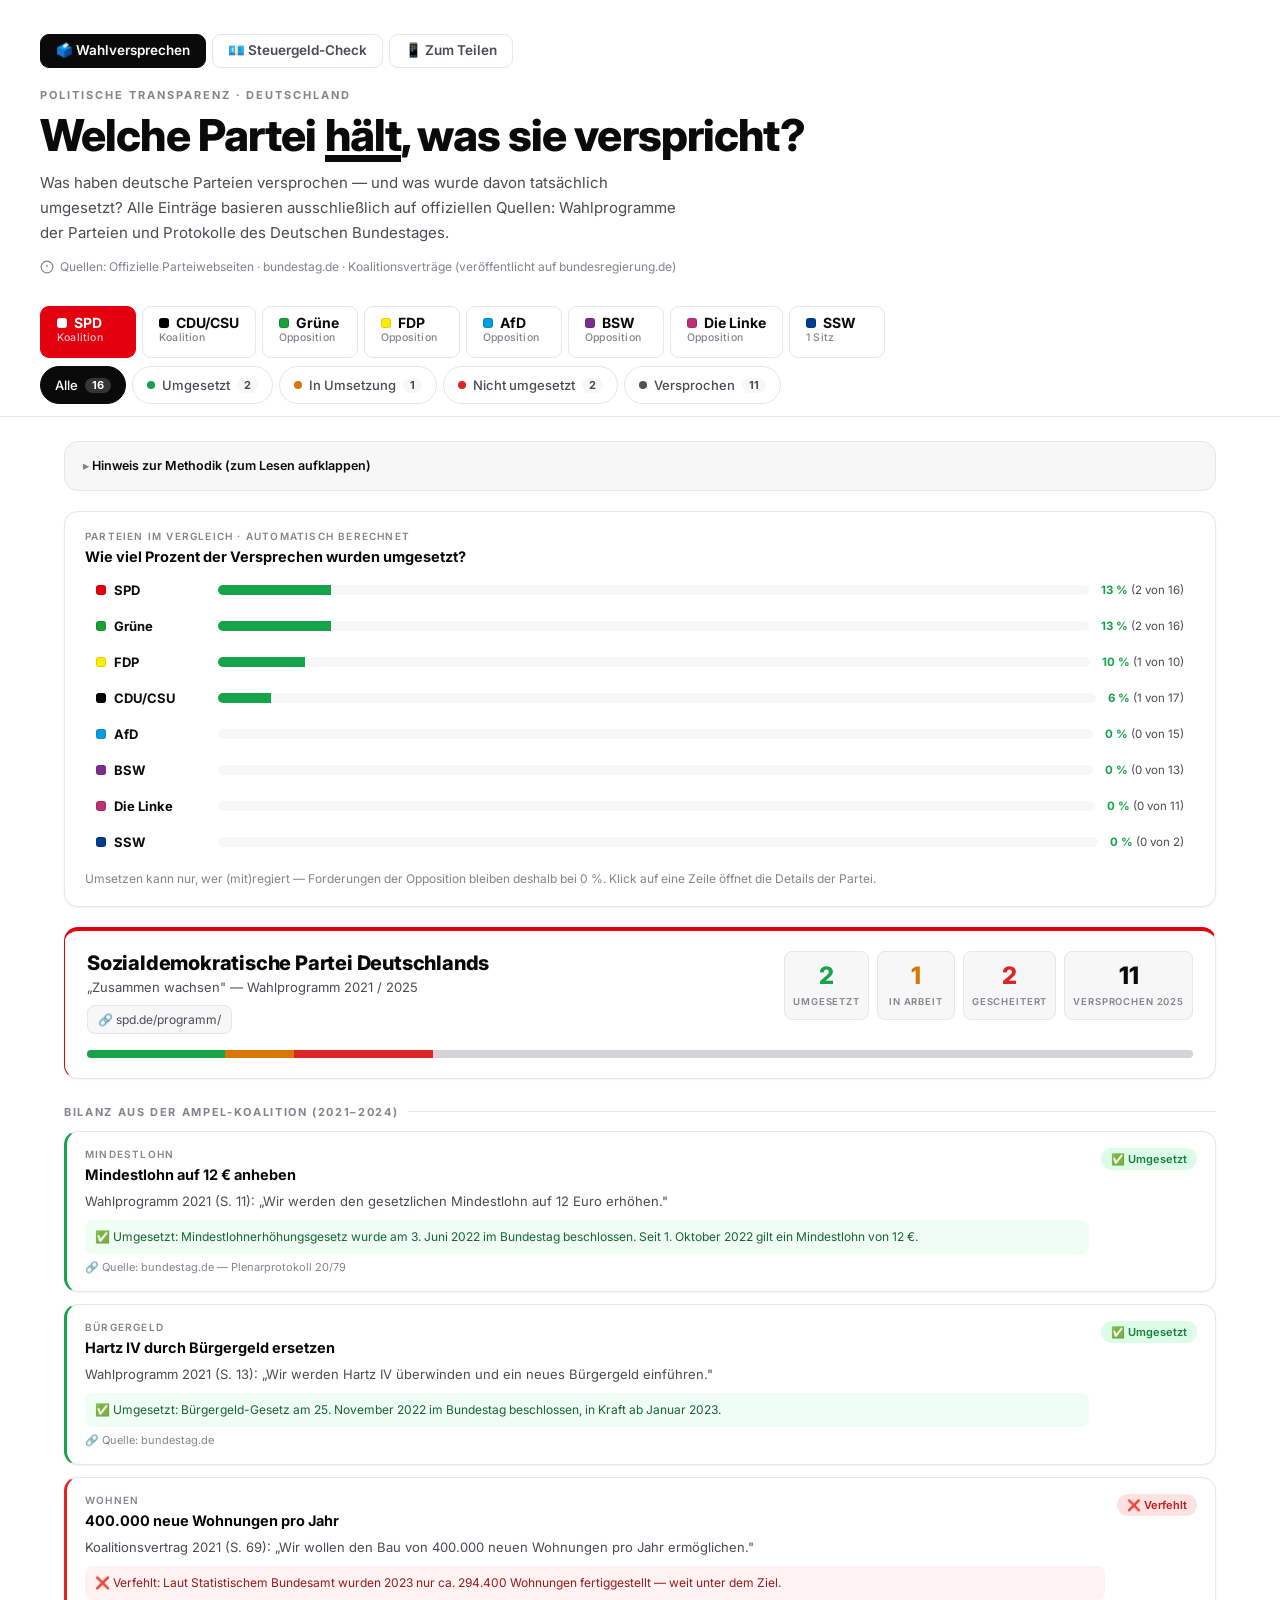
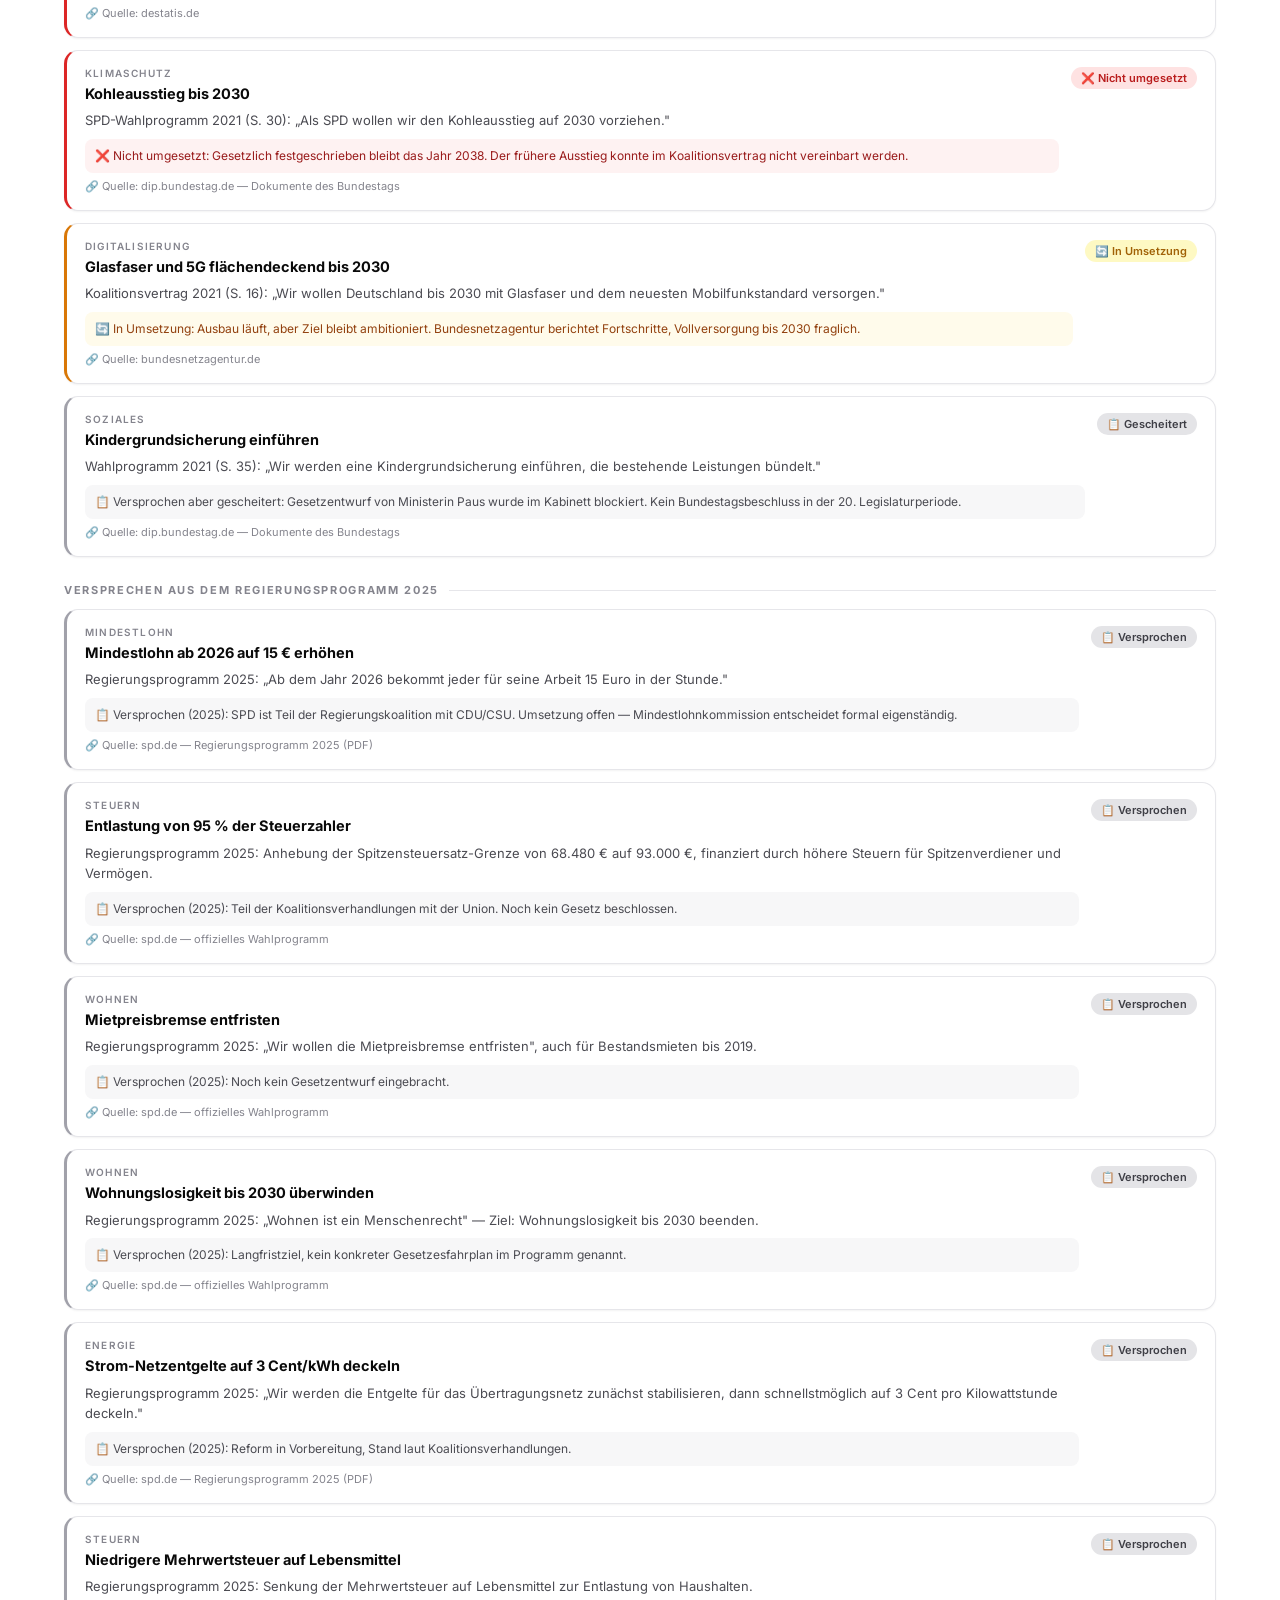
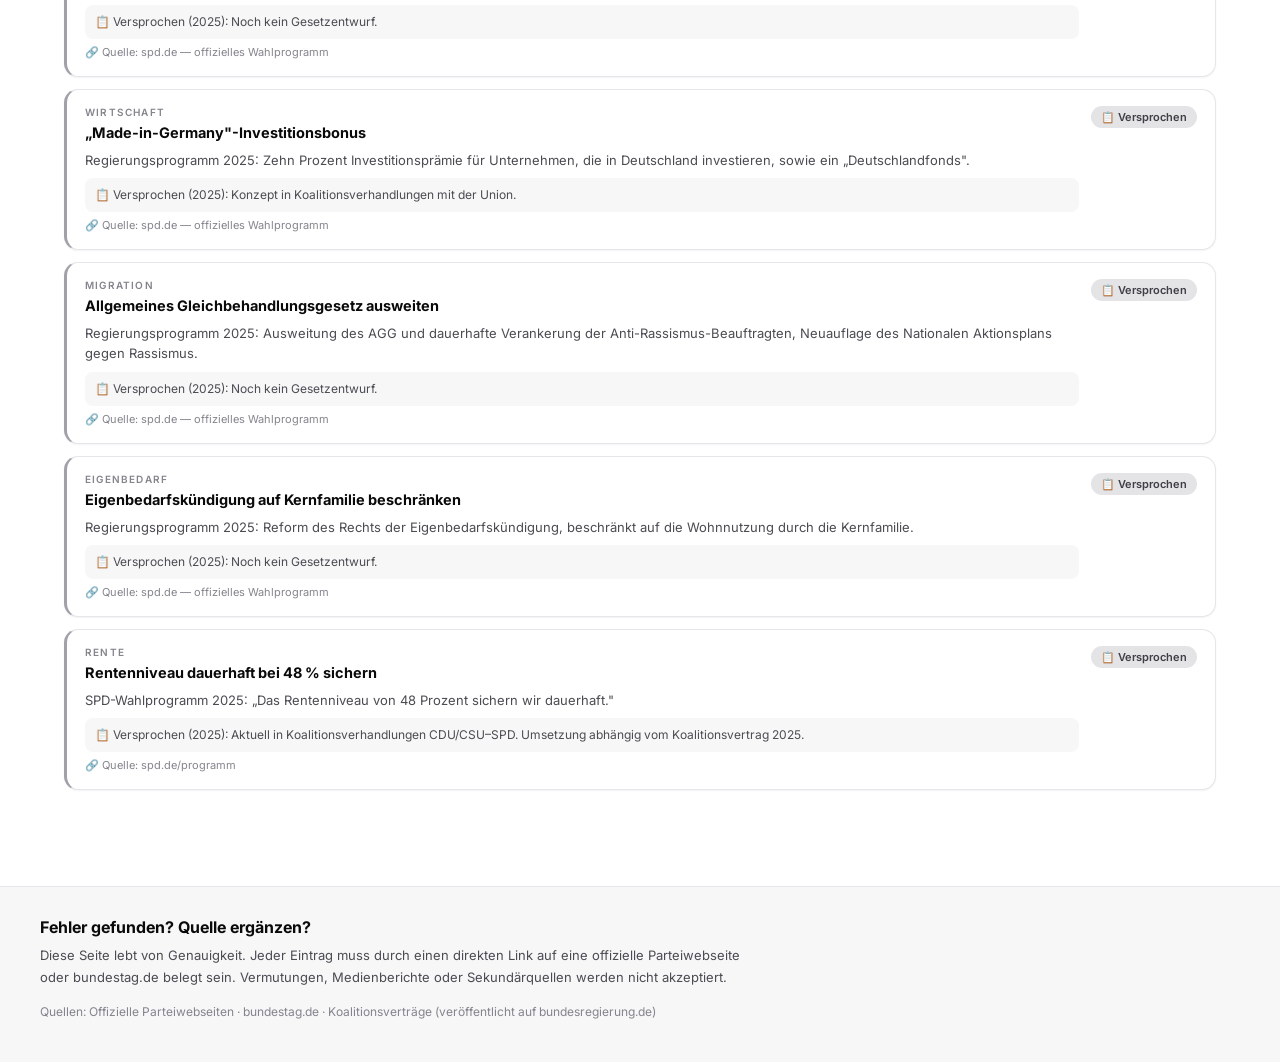
==== index.html @ 4e4fb0de "Favicon: einfaches Balkendiagramm (schwarz) statt Emoji" ====
<!DOCTYPE html>
<html lang="de">
<head>
<meta charset="UTF-8">
<meta name="viewport" content="width=device-width, initial-scale=1.0">
<title>Wahlversprechen & Realität — Deutsche Parteien im Check</title>
<meta name="description" content="Parteiencheck: Was haben deutsche Parteien versprochen — und was wurde tatsächlich umgesetzt? Alle Einträge belegt mit offiziellen Quellen aus Wahlprogrammen und dem Deutschen Bundestag.">
<meta name="theme-color" content="#FFFFFF">
<link rel="icon" href="data:image/svg+xml,<svg xmlns=%22http://www.w3.org/2000/svg%22 viewBox=%220 0 100 100%22><rect x=%2212%22 y=%2255%22 width=%2222%22 height=%2245%22 rx=%224%22 fill=%22%230A0A0A%22/><rect x=%2239%22 y=%2230%22 width=%2222%22 height=%2270%22 rx=%224%22 fill=%22%230A0A0A%22/><rect x=%2266%22 y=%2210%22 width=%2222%22 height=%2290%22 rx=%224%22 fill=%22%230A0A0A%22/></svg>">
<meta property="og:title" content="Parteiencheck — Welche Partei hält, was sie verspricht?">
<meta property="og:description" content="Wahlversprechen deutscher Parteien und ihr Umsetzungsstand — belegt mit offiziellen Quellen.">
<meta property="og:type" content="website">
<meta property="og:url" content="https://www.parteiencheck.org/">
<meta property="og:locale" content="de_DE">
<link rel="preconnect" href="https://fonts.googleapis.com">
<link rel="preconnect" href="https://fonts.gstatic.com" crossorigin>
<link href="https://fonts.googleapis.com/css2?family=Inter:wght@400;500;600;700;800&display=swap" rel="stylesheet">
<link rel="stylesheet" href="style.css">
</head>
<body class="page-parteien">

<header>
  <div class="header-inner">
    <nav class="site-nav" aria-label="Seiten">
      <a href="index.html" class="site-tab active" aria-current="page">🗳️ Wahlversprechen</a>
      <a href="steuergelder.html" class="site-tab">💶 Steuergeld-Check</a>
      <a href="teilen.html" class="site-tab">📱 Zum Teilen</a>
    </nav>
    <div class="header-label">Politische Transparenz · Deutschland</div>
    <h1>Welche Partei <span>hält</span>, was sie verspricht?</h1>
    <p class="header-sub">Was haben deutsche Parteien versprochen — und was wurde davon tatsächlich umgesetzt? Alle Einträge basieren ausschließlich auf offiziellen Quellen: Wahlprogramme der Parteien und Protokolle des Deutschen Bundestages.</p>
    <div class="source-note">
      <svg width="14" height="14" viewBox="0 0 24 24" fill="none" stroke="currentColor" stroke-width="2"><circle cx="12" cy="12" r="10"/><line x1="12" y1="8" x2="12" y2="12"/><line x1="12" y1="16" x2="12.01" y2="16"/></svg>
      Quellen: Offizielle Parteiwebseiten · bundestag.de · Koalitionsverträge (veröffentlicht auf bundesregierung.de)
    </div>
  </div>
</header>

<!-- STICKY TOOLBAR: Partei-Tabs + Status-Filter -->
<div class="toolbar">
  <div class="toolbar-inner">
    <nav class="party-nav" aria-label="Partei auswählen">
      <button class="party-tab active" data-party="spd" aria-current="true"><span class="tab-top"><span class="dot"></span>SPD</span><span class="tab-role">Koalition</span></button>
      <button class="party-tab" data-party="cdu"><span class="tab-top"><span class="dot"></span>CDU/CSU</span><span class="tab-role">Koalition</span></button>
      <button class="party-tab" data-party="gruene"><span class="tab-top"><span class="dot"></span>Grüne</span><span class="tab-role">Opposition</span></button>
      <button class="party-tab" data-party="fdp"><span class="tab-top"><span class="dot"></span>FDP</span><span class="tab-role">Opposition</span></button>
      <button class="party-tab" data-party="afd"><span class="tab-top"><span class="dot"></span>AfD</span><span class="tab-role">Opposition</span></button>
      <button class="party-tab" data-party="bsw"><span class="tab-top"><span class="dot"></span>BSW</span><span class="tab-role">Opposition</span></button>
      <button class="party-tab" data-party="linke"><span class="tab-top"><span class="dot"></span>Die Linke</span><span class="tab-role">Opposition</span></button>
      <button class="party-tab" data-party="ssw"><span class="tab-top"><span class="dot"></span>SSW</span><span class="tab-role">1 Sitz</span></button>
    </nav>
    <div class="filter-bar" role="group" aria-label="Nach Status filtern">
      <button class="filter-chip active" data-filter="all" aria-pressed="true">Alle <span class="chip-count">0</span></button>
      <button class="filter-chip" data-filter="done" aria-pressed="false"><span class="chip-dot done"></span>Umgesetzt <span class="chip-count">0</span></button>
      <button class="filter-chip" data-filter="progress" aria-pressed="false"><span class="chip-dot progress"></span>In Umsetzung <span class="chip-count">0</span></button>
      <button class="filter-chip" data-filter="failed" aria-pressed="false"><span class="chip-dot failed"></span>Nicht umgesetzt <span class="chip-count">0</span></button>
      <button class="filter-chip" data-filter="promised" aria-pressed="false"><span class="chip-dot promised"></span>Versprochen <span class="chip-count">0</span></button>
    </div>
  </div>
</div>

<div class="main">

  <!-- CONTENT PANELS -->
  <div class="content-area">

    <!-- DISCLAIMER -->
    <details class="disclaimer">
      <summary><strong>Hinweis zur Methodik</strong> (zum Lesen aufklappen)</summary>
      <span> Diese Seite dokumentiert ausschließlich Versprechen aus offiziellen Wahlprogrammen (Bundestagswahl 2021 und 2025) sowie verabschiedete Gesetze und Beschlüsse, die im Deutschen Bundestag protokolliert sind. Bewertungen von "Umgesetzt" / "In Umsetzung" / "Nicht umgesetzt" beziehen sich auf den aktuellen Stand der Gesetzgebung und sind mit direkten Quellen verknüpft. <strong>Diese Seite erhebt keinen Anspruch auf Vollständigkeit.</strong> Für eigene Recherchen: <a href="https://www.bundestag.de/gesetze" target="_blank">bundestag.de/gesetze</a>
    </span>
    </details>

    <!-- PARTEIEN-VERGLEICH (wird per JS aus den Karten berechnet) -->
    <div class="compare-card" id="vergleich"></div>

    <!-- SPD PANEL -->
    <div class="party-panel active" id="panel-spd" style="--party-color:#E3000F">
      <div class="party-header" style="border-left-color:#E3000F">
        <div class="party-header-top">
          <div>
            <div class="party-full-name">Sozialdemokratische Partei Deutschlands</div>
            <div class="party-tagline">„Zusammen wachsen" — Wahlprogramm 2021 / 2025</div>
            <a class="source-link" href="https://www.spd.de/bundestagswahl/programm" target="_blank">
              🔗 spd.de/programm/
            </a>
          </div>
          <div class="party-stats">
            <div class="stat"><span class="stat-num done">2</span><span class="stat-label">Umgesetzt</span></div>
            <div class="stat"><span class="stat-num progress">2</span><span class="stat-label">In Arbeit</span></div>
            <div class="stat"><span class="stat-num failed">1</span><span class="stat-label">Gescheitert</span></div>
            <div class="stat"><span class="stat-num promised">10</span><span class="stat-label">Versprochen 2025</span></div>
          </div>
        </div>
      </div>

      <div class="section-title">Bilanz aus der Ampel-Koalition (2021–2024)</div>
      <div class="cards-grid">

        <div class="promise-card" data-status="done" data-share="1">
          <div>
            <div class="promise-topic">Mindestlohn</div>
            <div class="promise-title">Mindestlohn auf 12 € anheben</div>
            <div class="promise-text">Wahlprogramm 2021 (S. 11): „Wir werden den gesetzlichen Mindestlohn auf 12 Euro erhöhen."</div>
            <div class="promise-result done">✅ Umgesetzt: Mindestlohnerhöhungsgesetz wurde am 3. Juni 2022 im Bundestag beschlossen. Seit 1. Oktober 2022 gilt ein Mindestlohn von 12 €.</div>
            <a class="card-source" href="https://www.bundestag.de/presse/hib/kurzmeldungen-896002" target="_blank">
              🔗 Quelle: bundestag.de — Plenarprotokoll 20/79
            </a>
          </div>
          <span class="status-badge badge-done">✅ Umgesetzt</span>
        </div>

        <div class="promise-card" data-status="done">
          <div>
            <div class="promise-topic">Bürgergeld</div>
            <div class="promise-title">Hartz IV durch Bürgergeld ersetzen</div>
            <div class="promise-text">Wahlprogramm 2021 (S. 13): „Wir werden Hartz IV überwinden und ein neues Bürgergeld einführen."</div>
            <div class="promise-result done">✅ Umgesetzt: Bürgergeld-Gesetz am 25. November 2022 im Bundestag beschlossen, in Kraft ab Januar 2023.</div>
            <a class="card-source" href="https://www.bundestag.de/dokumente/textarchiv/2022/kw45-de-buergergeld-917430" target="_blank">
              🔗 Quelle: bundestag.de
            </a>
          </div>
          <span class="status-badge badge-done">✅ Umgesetzt</span>
        </div>

        <div class="promise-card" data-status="failed">
          <div>
            <div class="promise-topic">Wohnen</div>
            <div class="promise-title">400.000 neue Wohnungen pro Jahr</div>
            <div class="promise-text">Koalitionsvertrag 2021 (S. 69): „Wir wollen den Bau von 400.000 neuen Wohnungen pro Jahr ermöglichen."</div>
            <div class="promise-result failed">❌ Verfehlt: Laut Statistischem Bundesamt wurden 2023 nur ca. 294.400 Wohnungen fertiggestellt — weit unter dem Ziel.</div>
            <a class="card-source" href="https://www.destatis.de/DE/Themen/Branchen-Unternehmen/Bauen/Baugenehmigungen-Baufertigstellungen/_inhalt.html" target="_blank">
              🔗 Quelle: destatis.de
            </a>
          </div>
          <span class="status-badge badge-failed">❌ Verfehlt</span>
        </div>

        <div class="promise-card" data-status="failed" data-share="1">
          <div>
            <div class="promise-topic">Klimaschutz</div>
            <div class="promise-title">Kohleausstieg bis 2030</div>
            <div class="promise-text">SPD-Wahlprogramm 2021 (S. 30): „Als SPD wollen wir den Kohleausstieg auf 2030 vorziehen."</div>
            <div class="promise-result failed">❌ Nicht umgesetzt: Gesetzlich festgeschrieben bleibt das Jahr 2038. Der frühere Ausstieg konnte im Koalitionsvertrag nicht vereinbart werden.</div>
            <a class="card-source" href="https://dip.bundestag.de/suche?term=Koalitionsvertrag%202021" target="_blank">
              🔗 Quelle: dip.bundestag.de — Dokumente des Bundestags
            </a>
          </div>
          <span class="status-badge badge-failed">❌ Nicht umgesetzt</span>
        </div>

        <div class="promise-card" data-status="progress">
          <div>
            <div class="promise-topic">Digitalisierung</div>
            <div class="promise-title">Glasfaser und 5G flächendeckend bis 2030</div>
            <div class="promise-text">Koalitionsvertrag 2021 (S. 16): „Wir wollen Deutschland bis 2030 mit Glasfaser und dem neuesten Mobilfunkstandard versorgen."</div>
            <div class="promise-result progress">🔄 In Umsetzung: Ausbau läuft, aber Ziel bleibt ambitioniert. Bundesnetzagentur berichtet Fortschritte, Vollversorgung bis 2030 fraglich.</div>
            <a class="card-source" href="https://www.bundesnetzagentur.de/DE/Fachthemen/Telekommunikation/Breitband/start.html" target="_blank">
              🔗 Quelle: bundesnetzagentur.de
            </a>
          </div>
          <span class="status-badge badge-progress">🔄 In Umsetzung</span>
        </div>

        <div class="promise-card" data-status="promised">
          <div>
            <div class="promise-topic">Soziales</div>
            <div class="promise-title">Kindergrundsicherung einführen</div>
            <div class="promise-text">Wahlprogramm 2021 (S. 35): „Wir werden eine Kindergrundsicherung einführen, die bestehende Leistungen bündelt."</div>
            <div class="promise-result promised">📋 Versprochen aber gescheitert: Gesetzentwurf von Ministerin Paus wurde im Kabinett blockiert. Kein Bundestagsbeschluss in der 20. Legislaturperiode.</div>
            <a class="card-source" href="https://dip.bundestag.de/suche?term=Kindergrundsicherung" target="_blank">
              🔗 Quelle: dip.bundestag.de — Dokumente des Bundestags
            </a>
          </div>
          <span class="status-badge badge-promised">📋 Gescheitert</span>
        </div>

      </div>

      <div class="section-title">Versprechen aus dem Regierungsprogramm 2025</div>
      <div class="cards-grid">

        <div class="promise-card" data-status="promised">
          <div>
            <div class="promise-topic">Mindestlohn</div>
            <div class="promise-title">Mindestlohn ab 2026 auf 15 € erhöhen</div>
            <div class="promise-text">Regierungsprogramm 2025: „Ab dem Jahr 2026 bekommt jeder für seine Arbeit 15 Euro in der Stunde."</div>
            <div class="promise-result promised">📋 Versprochen (2025): SPD ist Teil der Regierungskoalition mit CDU/CSU. Umsetzung offen — Mindestlohnkommission entscheidet formal eigenständig.</div>
            <a class="card-source" href="https://www.spd.de/fileadmin/Dokumente/Regierungsprogramm/Bundestagswahlprogramm_LP_SPD_2025.pdf" target="_blank">
              🔗 Quelle: spd.de — Regierungsprogramm 2025 (PDF)
            </a>
          </div>
          <span class="status-badge badge-promised">📋 Versprochen</span>
        </div>

        <div class="promise-card" data-status="promised">
          <div>
            <div class="promise-topic">Steuern</div>
            <div class="promise-title">Entlastung von 95 % der Steuerzahler</div>
            <div class="promise-text">Regierungsprogramm 2025: Anhebung der Spitzensteuersatz-Grenze von 68.480 € auf 93.000 €, finanziert durch höhere Steuern für Spitzenverdiener und Vermögen.</div>
            <div class="promise-result promised">📋 Versprochen (2025): Teil der Koalitionsverhandlungen mit der Union. Noch kein Gesetz beschlossen.</div>
            <a class="card-source" href="https://www.spd.de/bundestagswahl/programm" target="_blank">
              🔗 Quelle: spd.de — offizielles Wahlprogramm
            </a>
          </div>
          <span class="status-badge badge-promised">📋 Versprochen</span>
        </div>

        <div class="promise-card" data-status="promised">
          <div>
            <div class="promise-topic">Wohnen</div>
            <div class="promise-title">Mietpreisbremse entfristen</div>
            <div class="promise-text">Regierungsprogramm 2025: „Wir wollen die Mietpreisbremse entfristen", auch für Bestandsmieten bis 2019.</div>
            <div class="promise-result promised">📋 Versprochen (2025): Noch kein Gesetzentwurf eingebracht.</div>
            <a class="card-source" href="https://www.spd.de/bundestagswahl/programm" target="_blank">
              🔗 Quelle: spd.de — offizielles Wahlprogramm
            </a>
          </div>
          <span class="status-badge badge-promised">📋 Versprochen</span>
        </div>

        <div class="promise-card" data-status="promised">
          <div>
            <div class="promise-topic">Wohnen</div>
            <div class="promise-title">Wohnungslosigkeit bis 2030 überwinden</div>
            <div class="promise-text">Regierungsprogramm 2025: „Wohnen ist ein Menschenrecht" — Ziel: Wohnungslosigkeit bis 2030 beenden.</div>
            <div class="promise-result promised">📋 Versprochen (2025): Langfristziel, kein konkreter Gesetzesfahrplan im Programm genannt.</div>
            <a class="card-source" href="https://www.spd.de/bundestagswahl/programm" target="_blank">
              🔗 Quelle: spd.de — offizielles Wahlprogramm
            </a>
          </div>
          <span class="status-badge badge-promised">📋 Versprochen</span>
        </div>

        <div class="promise-card" data-status="promised">
          <div>
            <div class="promise-topic">Energie</div>
            <div class="promise-title">Strom-Netzentgelte auf 3 Cent/kWh deckeln</div>
            <div class="promise-text">Regierungsprogramm 2025: „Wir werden die Entgelte für das Übertragungsnetz zunächst stabilisieren, dann schnellstmöglich auf 3 Cent pro Kilowattstunde deckeln."</div>
            <div class="promise-result promised">📋 Versprochen (2025): Reform in Vorbereitung, Stand laut Koalitionsverhandlungen.</div>
            <a class="card-source" href="https://www.spd.de/fileadmin/Dokumente/Regierungsprogramm/Bundestagswahlprogramm_LP_SPD_2025.pdf" target="_blank">
              🔗 Quelle: spd.de — Regierungsprogramm 2025 (PDF)
            </a>
          </div>
          <span class="status-badge badge-promised">📋 Versprochen</span>
        </div>

        <div class="promise-card" data-status="promised">
          <div>
            <div class="promise-topic">Steuern</div>
            <div class="promise-title">Niedrigere Mehrwertsteuer auf Lebensmittel</div>
            <div class="promise-text">Regierungsprogramm 2025: Senkung der Mehrwertsteuer auf Lebensmittel zur Entlastung von Haushalten.</div>
            <div class="promise-result promised">📋 Versprochen (2025): Noch kein Gesetzentwurf.</div>
            <a class="card-source" href="https://www.spd.de/bundestagswahl/programm" target="_blank">
              🔗 Quelle: spd.de — offizielles Wahlprogramm
            </a>
          </div>
          <span class="status-badge badge-promised">📋 Versprochen</span>
        </div>

        <div class="promise-card" data-status="promised">
          <div>
            <div class="promise-topic">Wirtschaft</div>
            <div class="promise-title">„Made-in-Germany"-Investitionsbonus</div>
            <div class="promise-text">Regierungsprogramm 2025: Zehn Prozent Investitionsprämie für Unternehmen, die in Deutschland investieren, sowie ein „Deutschlandfonds".</div>
            <div class="promise-result promised">📋 Versprochen (2025): Konzept in Koalitionsverhandlungen mit der Union.</div>
            <a class="card-source" href="https://www.spd.de/bundestagswahl/programm" target="_blank">
              🔗 Quelle: spd.de — offizielles Wahlprogramm
            </a>
          </div>
          <span class="status-badge badge-promised">📋 Versprochen</span>
        </div>

        <div class="promise-card" data-status="promised">
          <div>
            <div class="promise-topic">Migration</div>
            <div class="promise-title">Allgemeines Gleichbehandlungsgesetz ausweiten</div>
            <div class="promise-text">Regierungsprogramm 2025: Ausweitung des AGG und dauerhafte Verankerung der Anti-Rassismus-Beauftragten, Neuauflage des Nationalen Aktionsplans gegen Rassismus.</div>
            <div class="promise-result promised">📋 Versprochen (2025): Noch kein Gesetzentwurf.</div>
            <a class="card-source" href="https://www.spd.de/bundestagswahl/programm" target="_blank">
              🔗 Quelle: spd.de — offizielles Wahlprogramm
            </a>
          </div>
          <span class="status-badge badge-promised">📋 Versprochen</span>
        </div>

        <div class="promise-card" data-status="promised">
          <div>
            <div class="promise-topic">Eigenbedarf</div>
            <div class="promise-title">Eigenbedarfskündigung auf Kernfamilie beschränken</div>
            <div class="promise-text">Regierungsprogramm 2025: Reform des Rechts der Eigenbedarfskündigung, beschränkt auf die Wohnnutzung durch die Kernfamilie.</div>
            <div class="promise-result promised">📋 Versprochen (2025): Noch kein Gesetzentwurf.</div>
            <a class="card-source" href="https://www.spd.de/bundestagswahl/programm" target="_blank">
              🔗 Quelle: spd.de — offizielles Wahlprogramm
            </a>
          </div>
          <span class="status-badge badge-promised">📋 Versprochen</span>
        </div>

        <div class="promise-card" data-status="promised">
          <div>
            <div class="promise-topic">Rente</div>
            <div class="promise-title">Rentenniveau dauerhaft bei 48 % sichern</div>
            <div class="promise-text">SPD-Wahlprogramm 2025: „Das Rentenniveau von 48 Prozent sichern wir dauerhaft."</div>
            <div class="promise-result promised">📋 Versprochen (2025): Aktuell in Koalitionsverhandlungen CDU/CSU–SPD. Umsetzung abhängig vom Koalitionsvertrag 2025.</div>
            <a class="card-source" href="https://www.spd.de/bundestagswahl/programm" target="_blank">
              🔗 Quelle: spd.de/programm
            </a>
          </div>
          <span class="status-badge badge-promised">📋 Versprochen</span>
        </div>

      </div>
    </div>

    <!-- CDU/CSU PANEL -->
    <div class="party-panel" id="panel-cdu" style="--party-color:#000000">
      <div class="party-header" style="border-left-color:#000000">
        <div class="party-header-top">
          <div>
            <div class="party-full-name">CDU/CSU — Christlich Demokratische Union / Soziale Union</div>
            <div class="party-tagline">„Für Deutschland" — Regierungsprogramm 2025</div>
            <a class="source-link" href="https://www.cdu.de/artikel/politikwechsel-fuer-deutschland" target="_blank">🔗 cdu.de — Wahlprogramm</a>
            <a class="source-link" href="https://www.csu.de/programme/" target="_blank">🔗 csu.de/programme</a>
          </div>
          <div class="party-stats">
            <div class="stat"><span class="stat-num done">1</span><span class="stat-label">Umgesetzt</span></div>
            <div class="stat"><span class="stat-num progress">3</span><span class="stat-label">In Arbeit</span></div>
            <div class="stat"><span class="stat-num failed">0</span><span class="stat-label">Gescheitert</span></div>
            <div class="stat"><span class="stat-num promised">13</span><span class="stat-label">Versprochen</span></div>
          </div>
        </div>
      </div>

      <div class="section-title">Bereits umgesetzt seit Regierungsübernahme 2025</div>
      <div class="cards-grid">

        <div class="promise-card" data-status="done" data-share="1">
          <div>
            <div class="promise-topic">Migration</div>
            <div class="promise-title">Stärkere Grenzkontrollen und Zurückweisungen</div>
            <div class="promise-text">Wahlprogramm 2025 (S. 18): „Wir werden an allen deutschen Grenzen konsequent kontrollieren und Zurückweisungen durchsetzen."</div>
            <div class="promise-result done">✅ Teilweise umgesetzt: Bundesinnenminister Dobrindt (CSU) verfügte ab März 2025 erweiterte Grenzkontrollen. Bundestag beschloss Verschärfungen im Aufenthaltsrecht (April 2025).</div>
            <a class="card-source" href="https://dip.bundestag.de/suche?term=Migration" target="_blank">
              🔗 Quelle: dip.bundestag.de — Dokumente des Bundestags
            </a>
          </div>
          <span class="status-badge badge-done">✅ Teilw. umgesetzt</span>
        </div>

        <div class="promise-card" data-status="progress">
          <div>
            <div class="promise-topic">Wirtschaft</div>
            <div class="promise-title">Unternehmenssteuern senken (Ziel: 25 %)</div>
            <div class="promise-text">CDU/CSU-Wahlprogramm 2025 (S. 42): „Wir senken die Steuerbelastung für Unternehmen auf höchstens 25 Prozent."</div>
            <div class="promise-result progress">🔄 In Koalitionsverhandlungen 2025. Noch kein Gesetzesbeschluss.</div>
            <a class="card-source" href="https://www.cdu.de/app/uploads/2025/01/km_btw_2025_wahlprogramm_langfassung_ansicht.pdf" target="_blank">
              🔗 Quelle: CDU/CSU Wahlprogramm 2025 (PDF)
            </a>
          </div>
          <span class="status-badge badge-progress">🔄 In Planung</span>
        </div>

        <div class="promise-card" data-status="progress">
          <div>
            <div class="promise-topic">Energie</div>
            <div class="promise-title">Energiepreise dauerhaft senken</div>
            <div class="promise-text">Wahlprogramm 2025 (S. 35): „Wir wollen die Energiekosten für Bürger und Unternehmen spürbar senken — durch mehr Wettbewerb und weniger Abgaben."</div>
            <div class="promise-result progress">🔄 Stromnetzentgeltreform in Planung. Koalitionsvertrag 2025 enthält Maßnahmen zur Senkung der Netzentgelte.</div>
            <a class="card-source" href="https://www.cdu.de/artikel/politikwechsel-fuer-deutschland" target="_blank">
              🔗 Quelle: cdu.de — offizielles Wahlprogramm
            </a>
          </div>
          <span class="status-badge badge-progress">🔄 In Planung</span>
        </div>

        <div class="promise-card" data-status="progress">
          <div>
            <div class="promise-topic">Verteidigung</div>
            <div class="promise-title">Bundeswehr dauerhaft auf NATO-Ziel 2 % BIP</div>
            <div class="promise-text">Wahlprogramm 2025 (S. 58): „Deutschland muss sein Versprechen gegenüber der NATO erfüllen — dauerhaft 2 Prozent des BIP für Verteidigung."</div>
            <div class="promise-result progress">🔄 Sondervermögen Bundeswehr (100 Mrd. €) wurde bereits 2022 beschlossen. Neue Regierung plant strukturelle Erhöhung im Haushalt 2025.</div>
            <a class="card-source" href="https://www.bundestag.de/presse/hib/kurzmeldungen-897648" target="_blank">
              🔗 Quelle: bundestag.de — Sondervermögen Bundeswehr
            </a>
          </div>
          <span class="status-badge badge-progress">🔄 In Umsetzung</span>
        </div>

      </div>

      <div class="section-title">Versprechen aus dem Wahlprogramm 2025 „Politikwechsel für Deutschland"</div>
      <div class="cards-grid">

        <div class="promise-card" data-status="promised">
          <div>
            <div class="promise-topic">Bürokratie</div>
            <div class="promise-title">Bürokratieabbau — „Entfesselungspaket"</div>
            <div class="promise-text">Wahlprogramm 2025 (S. 45): „Wir werden in den ersten 100 Tagen ein umfassendes Bürokratieabbaugesetz vorlegen."</div>
            <div class="promise-result promised">📋 Versprochen: Noch nicht beschlossen. Gesetzentwurf angekündigt für Sommer 2025.</div>
            <a class="card-source" href="https://www.cdu.de/artikel/politikwechsel-fuer-deutschland" target="_blank">
              🔗 Quelle: cdu.de — offizielles Wahlprogramm
            </a>
          </div>
          <span class="status-badge badge-promised">📋 Versprochen</span>
        </div>

        <div class="promise-card" data-status="promised">
          <div>
            <div class="promise-topic">Soziales</div>
            <div class="promise-title">Bürgergeld abschaffen, „Neue Grundsicherung" einführen</div>
            <div class="promise-text">Wahlprogramm 2025: Das Bürgergeld soll unter diesem Namen abgeschafft und durch eine „Neue Grundsicherung" mit Schwerpunkt auf Arbeitsvermittlung ersetzt werden.</div>
            <div class="promise-result promised">📋 Versprochen: Konzept in Koalitionsverhandlungen mit der SPD, dort umstritten.</div>
            <a class="card-source" href="https://www.cdu.de/artikel/politikwechsel-fuer-deutschland" target="_blank">
              🔗 Quelle: cdu.de — offizielles Wahlprogramm
            </a>
          </div>
          <span class="status-badge badge-promised">📋 Versprochen</span>
        </div>

        <div class="promise-card" data-status="promised">
          <div>
            <div class="promise-topic">Verkehr</div>
            <div class="promise-title">EU-Verbrenner-Verbot rückgängig machen</div>
            <div class="promise-text">Wahlprogramm 2025: „Ja zum Auto" — das auf EU-Ebene beschlossene Verbrenner-Verbot „muss rückgängig gemacht werden".</div>
            <div class="promise-result promised">📋 Versprochen: Entscheidung liegt auf EU-Ebene, Bundesregierung müsste sich für Revision einsetzen.</div>
            <a class="card-source" href="https://www.cdu.de/artikel/politikwechsel-fuer-deutschland" target="_blank">
              🔗 Quelle: cdu.de — offizielles Wahlprogramm
            </a>
          </div>
          <span class="status-badge badge-promised">📋 Versprochen</span>
        </div>

        <div class="promise-card" data-status="promised">
          <div>
            <div class="promise-topic">Wirtschaft</div>
            <div class="promise-title">Lieferkettengesetz wieder abschaffen</div>
            <div class="promise-text">Wahlprogramm 2025: Das 2021 von CDU/CSU und SPD beschlossene deutsche Lieferkettengesetz soll wieder abgeschafft werden.</div>
            <div class="promise-result promised">📋 Versprochen: Noch kein Gesetzentwurf zur Aufhebung eingebracht.</div>
            <a class="card-source" href="https://www.cdu.de/artikel/politikwechsel-fuer-deutschland" target="_blank">
              🔗 Quelle: cdu.de — offizielles Wahlprogramm
            </a>
          </div>
          <span class="status-badge badge-promised">📋 Versprochen</span>
        </div>

        <div class="promise-card" data-status="promised">
          <div>
            <div class="promise-topic">Steuern</div>
            <div class="promise-title">Sozialversicherungsbeiträge auf 40 % deckeln</div>
            <div class="promise-text">Wahlprogramm 2025: Senkung der Sozialversicherungsbeiträge auf maximal 40 Prozent, Anpassung der Einkommensteuertarife gegen kalte Progression.</div>
            <div class="promise-result promised">📋 Versprochen: Teil der Koalitionsverhandlungen.</div>
            <a class="card-source" href="https://www.cdu.de/artikel/politikwechsel-fuer-deutschland" target="_blank">
              🔗 Quelle: cdu.de — offizielles Wahlprogramm
            </a>
          </div>
          <span class="status-badge badge-promised">📋 Versprochen</span>
        </div>

        <div class="promise-card" data-status="promised">
          <div>
            <div class="promise-topic">Rente</div>
            <div class="promise-title">Frühstart-Rente für Kinder und steuerfreie Aktivrente</div>
            <div class="promise-text">Wahlprogramm 2025: Einführung einer kapitalgedeckten „Frühstart-Rente" für Kinder sowie steuerfreier Hinzuverdienst im Rentenalter („Aktivrente").</div>
            <div class="promise-result promised">📋 Versprochen: Konzept liegt vor, noch kein Gesetzentwurf.</div>
            <a class="card-source" href="https://www.cdu.de/artikel/politikwechsel-fuer-deutschland" target="_blank">
              🔗 Quelle: cdu.de — offizielles Wahlprogramm
            </a>
          </div>
          <span class="status-badge badge-promised">📋 Versprochen</span>
        </div>

        <div class="promise-card" data-status="promised">
          <div>
            <div class="promise-topic">Energie</div>
            <div class="promise-title">Heizungsgesetz abschaffen</div>
            <div class="promise-text">Wahlprogramm 2025: Das „Heizungsgesetz" der Ampel-Regierung soll abgeschafft und durch technologieoffene Ansätze ersetzt werden.</div>
            <div class="promise-result promised">📋 Versprochen: Reformvorhaben in Koalitionsverhandlungen.</div>
            <a class="card-source" href="https://www.cdu.de/artikel/politikwechsel-fuer-deutschland" target="_blank">
              🔗 Quelle: cdu.de — offizielles Wahlprogramm
            </a>
          </div>
          <span class="status-badge badge-promised">📋 Versprochen</span>
        </div>

        <div class="promise-card" data-status="promised">
          <div>
            <div class="promise-topic">Digitales</div>
            <div class="promise-title">Eigenständiges Bundesdigitalministerium</div>
            <div class="promise-text">Wahlprogramm 2025: Einrichtung eines eigenen Digitalministeriums zur zentralen Steuerung digitaler Prozesse, inklusive digitaler Fahrzeugakte.</div>
            <div class="promise-result promised">📋 Versprochen: Im Zuge der Kabinettsbildung 2025 berücksichtigt — Umsetzungsstand muss laufend verifiziert werden.</div>
            <a class="card-source" href="https://www.cdu.de/artikel/politikwechsel-fuer-deutschland" target="_blank">
              🔗 Quelle: cdu.de — offizielles Wahlprogramm
            </a>
          </div>
          <span class="status-badge badge-promised">📋 Versprochen</span>
        </div>

        <div class="promise-card" data-status="promised">
          <div>
            <div class="promise-topic">Migration</div>
            <div class="promise-title">Digitale „Work-and-Stay-Agentur" für Fachkräfte</div>
            <div class="promise-text">Wahlprogramm 2025: Schaffung einer digitalen Agentur zur effizienteren Steuerung der Fachkräfteeinwanderung.</div>
            <div class="promise-result promised">📋 Versprochen: Noch kein Gesetzentwurf.</div>
            <a class="card-source" href="https://www.cdu.de/artikel/politikwechsel-fuer-deutschland" target="_blank">
              🔗 Quelle: cdu.de — offizielles Wahlprogramm
            </a>
          </div>
          <span class="status-badge badge-promised">📋 Versprochen</span>
        </div>

        <div class="promise-card" data-status="promised">
          <div>
            <div class="promise-topic">Innere Sicherheit</div>
            <div class="promise-title">Null-Toleranz-Strategie gegen Kriminalität</div>
            <div class="promise-text">Wahlprogramm 2025: Verschärfte Strafgesetze, mehr Überwachungstechnologie und elektronische Fußfesseln bei Gewalt gegen Frauen.</div>
            <div class="promise-result promised">📋 Versprochen: Gesetzentwürfe in Vorbereitung.</div>
            <a class="card-source" href="https://www.cdu.de/artikel/politikwechsel-fuer-deutschland" target="_blank">
              🔗 Quelle: cdu.de — offizielles Wahlprogramm
            </a>
          </div>
          <span class="status-badge badge-promised">📋 Versprochen</span>
        </div>

        <div class="promise-card" data-status="promised">
          <div>
            <div class="promise-topic">Klimaschutz</div>
            <div class="promise-title">Forschung an Kernenergie der nächsten Generation</div>
            <div class="promise-text">Wahlprogramm 2025: Marktwirtschaftliche Klimapolitik über Emissionshandel sowie Forschungsförderung für Kernenergie der nächsten Generation und Wasserstofftechnologien.</div>
            <div class="promise-result promised">📋 Versprochen: Noch keine konkreten Förderprogramme beschlossen.</div>
            <a class="card-source" href="https://www.cdu.de/artikel/politikwechsel-fuer-deutschland" target="_blank">
              🔗 Quelle: cdu.de — offizielles Wahlprogramm
            </a>
          </div>
          <span class="status-badge badge-promised">📋 Versprochen</span>
        </div>

        <div class="promise-card" data-status="promised">
          <div>
            <div class="promise-topic">Naturschutz</div>
            <div class="promise-title">Moore als CO2-Senken schützen</div>
            <div class="promise-text">Wahlprogramm 2025: Anreize für Wiedervernässungsprojekte zum Schutz von Mooren als CO2-Senken, verstärkter Schutz von Naturschutzgebieten und Meeren.</div>
            <div class="promise-result promised">📋 Versprochen: Noch kein konkretes Förderprogramm.</div>
            <a class="card-source" href="https://www.cdu.de/artikel/politikwechsel-fuer-deutschland" target="_blank">
              🔗 Quelle: cdu.de — offizielles Wahlprogramm
            </a>
          </div>
          <span class="status-badge badge-promised">📋 Versprochen</span>
        </div>

        <div class="promise-card" data-status="promised">
          <div>
            <div class="promise-topic">Vermögen</div>
            <div class="promise-title">Keine Vermögensteuer</div>
            <div class="promise-text">Wahlprogramm 2025: Die Union lehnt die Einführung einer Vermögensteuer ausdrücklich ab.</div>
            <div class="promise-result promised">📋 Klare Position: Bestätigt durch Koalitionsverhandlungen mit der SPD, die Vermögensteuer wird laut Stand der Verhandlungen nicht kommen.</div>
            <a class="card-source" href="https://www.cdu.de/artikel/politikwechsel-fuer-deutschland" target="_blank">
              🔗 Quelle: cdu.de — offizielles Wahlprogramm
            </a>
          </div>
          <span class="status-badge badge-promised">📋 Versprochen</span>
        </div>

      </div>
    </div>

    <!-- GRÜNE PANEL -->
    <div class="party-panel" id="panel-gruene" style="--party-color:#1AA037">
      <div class="party-header" style="border-left-color:#1AA037">
        <div class="party-header-top">
          <div>
            <div class="party-full-name">Bündnis 90/Die Grünen</div>
            <div class="party-tagline">„Zusammen wachsen" — Wahlprogramm 2021 / 2025</div>
            <a class="source-link" href="https://www.gruene.de/themen" target="_blank">🔗 gruene.de/themen</a>
          </div>
          <div class="party-stats">
            <div class="stat"><span class="stat-num done">2</span><span class="stat-label">Umgesetzt</span></div>
            <div class="stat"><span class="stat-num progress">1</span><span class="stat-label">In Arbeit</span></div>
            <div class="stat"><span class="stat-num failed">2</span><span class="stat-label">Gescheitert</span></div>
            <div class="stat"><span class="stat-num promised">11</span><span class="stat-label">Versprochen 2025</span></div>
          </div>
        </div>
      </div>

      <div class="section-title">Bilanz aus der Ampel-Koalition (2021–2024)</div>
      <div class="cards-grid">

        <div class="promise-card" data-status="done" data-share="1">
          <div>
            <div class="promise-topic">Energie</div>
            <div class="promise-title">Erneuerbare Energien massiv ausbauen (EEG-Reform)</div>
            <div class="promise-text">Wahlprogramm 2021 (S. 24): „Wir wollen den Anteil erneuerbarer Energien bis 2030 auf mindestens 80 Prozent steigern."</div>
            <div class="promise-result done">✅ EEG 2023 beschlossen: Ziel 80 % Strom aus Erneuerbaren bis 2030 gesetzlich verankert. Beschlossen im Bundestag am 7. Juli 2022.</div>
            <a class="card-source" href="https://www.bundestag.de/dokumente/textarchiv/2022/kw27-de-energie-902620" target="_blank">
              🔗 Quelle: bundestag.de
            </a>
          </div>
          <span class="status-badge badge-done">✅ Umgesetzt</span>
        </div>

        <div class="promise-card" data-status="done">
          <div>
            <div class="promise-topic">Cannabis</div>
            <div class="promise-title">Cannabis für Erwachsene legalisieren</div>
            <div class="promise-text">Koalitionsvertrag 2021 (S. 67): „Wir führen die kontrollierte Abgabe von Cannabis an Erwachsene zu Genusszwecken in lizenzierten Geschäften ein."</div>
            <div class="promise-result done">✅ Cannabisgesetz (CanG) am 23. Februar 2024 im Bundestag beschlossen. Seit 1. April 2024 in Kraft.</div>
            <a class="card-source" href="https://www.bundestag.de/dokumente/textarchiv/2024/kw08-de-cannabis-990684" target="_blank">
              🔗 Quelle: bundestag.de
            </a>
          </div>
          <span class="status-badge badge-done">✅ Umgesetzt</span>
        </div>

        <div class="promise-card" data-status="failed" data-share="1">
          <div>
            <div class="promise-topic">Verkehr</div>
            <div class="promise-title">Tempolimit 130 km/h auf Autobahnen</div>
            <div class="promise-text">Wahlprogramm 2021 (S. 52): „Wir setzen ein generelles Tempolimit von 130 km/h auf Autobahnen durch."</div>
            <div class="promise-result failed">❌ Nicht umgesetzt: FDP und SPD lehnten dies im Koalitionsvertrag ab. Kein Gesetzesentwurf in der 20. Legislaturperiode eingebracht.</div>
            <a class="card-source" href="https://dip.bundestag.de/suche?term=Koalitionsvertrag%202021" target="_blank">
              🔗 Quelle: dip.bundestag.de — Dokumente des Bundestags
            </a>
          </div>
          <span class="status-badge badge-failed">❌ Nicht umgesetzt</span>
        </div>

        <div class="promise-card" data-status="failed">
          <div>
            <div class="promise-topic">Finanzen</div>
            <div class="promise-title">Vermögensteuer für sehr Reiche</div>
            <div class="promise-text">Wahlprogramm 2021 (S. 68): „Wir führen eine Vermögensteuer wieder ein — für sehr hohe Vermögen ab 2 Millionen Euro."</div>
            <div class="promise-result failed">❌ Nicht umgesetzt: Im Koalitionsvertrag 2021 nicht vereinbart. FDP blockierte dies grundsätzlich.</div>
            <a class="card-source" href="https://www.gruene.de/artikel/zusammen-wachsen" target="_blank">
              🔗 Quelle: gruene.de — offizielles Wahlprogramm
            </a>
          </div>
          <span class="status-badge badge-failed">❌ Nicht umgesetzt</span>
        </div>

        <div class="promise-card" data-status="progress">
          <div>
            <div class="promise-topic">Klimaschutz</div>
            <div class="promise-title">Klimageld einführen</div>
            <div class="promise-text">Koalitionsvertrag 2021: Geplante Direktauszahlung der CO2-Preis-Einnahmen an alle Bürger:innen.</div>
            <div class="promise-result progress">🔄 Nicht eingelöst in der Ampel: Laut Finanzministerium an technischen Gründen beim Auszahlungsmechanismus gescheitert. Wird im Wahlprogramm 2025 erneut versprochen.</div>
            <a class="card-source" href="https://www.gruene.de/artikel/zusammen-wachsen" target="_blank">
              🔗 Quelle: gruene.de — offizielles Wahlprogramm
            </a>
          </div>
          <span class="status-badge badge-progress">🔄 Verschoben</span>
        </div>

      </div>

      <div class="section-title">Versprechen aus dem Wahlprogramm 2025 „Zusammen wachsen"</div>
      <div class="cards-grid">

        <div class="promise-card" data-status="promised">
          <div>
            <div class="promise-topic">Klimaschutz</div>
            <div class="promise-title">Klimageld für kleine und mittlere Einkommen</div>
            <div class="promise-text">Wahlprogramm 2025: CO2-Preis-Einnahmen sollen „so schnell wie möglich" direkt und ohne Antragstellung ausgezahlt werden.</div>
            <div class="promise-result promised">📋 Versprochen (2025): Grüne sind in der Opposition. Umsetzung erfordert Regierungsbeteiligung.</div>
            <a class="card-source" href="https://www.gruene.de/artikel/zusammen-wachsen" target="_blank">
              🔗 Quelle: gruene.de
            </a>
          </div>
          <span class="status-badge badge-promised">📋 Versprochen</span>
        </div>

        <div class="promise-card" data-status="promised">
          <div>
            <div class="promise-topic">Soziales</div>
            <div class="promise-title">Mindestlohn auf 15 € erhöhen (auch unter 18)</div>
            <div class="promise-text">Wahlprogramm 2025: „Es braucht jetzt einen Mindestlohn von 15 Euro in 2025, der auch für unter 18-Jährige gilt."</div>
            <div class="promise-result promised">📋 Versprochen (2025): Grüne in Opposition, keine Mehrheit für Umsetzung.</div>
            <a class="card-source" href="https://www.gruene.de/artikel/zusammen-wachsen" target="_blank">
              🔗 Quelle: gruene.de
            </a>
          </div>
          <span class="status-badge badge-promised">📋 Versprochen</span>
        </div>

        <div class="promise-card" data-status="promised">
          <div>
            <div class="promise-topic">Verkehr</div>
            <div class="promise-title">Deutschlandticket für 49 € weiterführen</div>
            <div class="promise-text">Wahlprogramm 2025: Fortführung des 49-Euro-Tickets als bezahlbare Mobilitätsoption.</div>
            <div class="promise-result promised">📋 Versprochen (2025): Grüne in Opposition. Finanzierung des Tickets ist unter der neuen Regierung unsicher.</div>
            <a class="card-source" href="https://www.gruene.de/artikel/zusammen-wachsen" target="_blank">
              🔗 Quelle: gruene.de — offizielles Wahlprogramm
            </a>
          </div>
          <span class="status-badge badge-promised">📋 Versprochen</span>
        </div>

        <div class="promise-card" data-status="promised">
          <div>
            <div class="promise-topic">Wirtschaft</div>
            <div class="promise-title">Deutschlandfonds durch Schuldenbremse-Reform</div>
            <div class="promise-text">Wahlprogramm 2025: Ein „Deutschlandfonds" zur Finanzierung von Bahnnetz, Schulen und Kitas, gekoppelt an eine Reform der Schuldenbremse.</div>
            <div class="promise-result promised">📋 Versprochen (2025): Grüne in Opposition, kein direkter Einfluss auf Koalitionsvertrag.</div>
            <a class="card-source" href="https://www.gruene.de/artikel/zusammen-wachsen" target="_blank">
              🔗 Quelle: gruene.de — offizielles Wahlprogramm
            </a>
          </div>
          <span class="status-badge badge-promised">📋 Versprochen</span>
        </div>

        <div class="promise-card" data-status="promised">
          <div>
            <div class="promise-topic">Verkehr</div>
            <div class="promise-title">Tempolimit 130 km/h erneut gefordert</div>
            <div class="promise-text">Wahlprogramm 2025: Höchstgeschwindigkeit von 130 km/h auf Autobahnen erneut als Forderung aufgenommen.</div>
            <div class="promise-result promised">📋 Versprochen (2025): Bereits 2021 versprochen und nicht umgesetzt — erneute Forderung in Opposition.</div>
            <a class="card-source" href="https://www.gruene.de/artikel/zusammen-wachsen" target="_blank">
              🔗 Quelle: gruene.de — offizielles Wahlprogramm
            </a>
          </div>
          <span class="status-badge badge-promised">📋 Versprochen</span>
        </div>

        <div class="promise-card" data-status="promised">
          <div>
            <div class="promise-topic">Soziales</div>
            <div class="promise-title">Schwangerschaftsabbruch aus dem Strafgesetzbuch streichen</div>
            <div class="promise-text">Wahlprogramm 2025: „Frauen müssen selbst über ihren Körper bestimmen können" — Streichung von § 218 StGB.</div>
            <div class="promise-result promised">📋 Versprochen (2025): Grüne in Opposition, keine Mehrheit in der aktuellen Koalition.</div>
            <a class="card-source" href="https://www.gruene.de/artikel/zusammen-wachsen" target="_blank">
              🔗 Quelle: gruene.de
            </a>
          </div>
          <span class="status-badge badge-promised">📋 Versprochen</span>
        </div>

        <div class="promise-card" data-status="promised">
          <div>
            <div class="promise-topic">Gleichstellung</div>
            <div class="promise-title">Queere Menschen rechtlich gleichstellen</div>
            <div class="promise-text">Wahlprogramm 2025: Rechtliche Gleichstellung queerer Menschen, Abschaffung verbliebener Hürden für Regenbogenfamilien.</div>
            <div class="promise-result promised">📋 Versprochen (2025): Grüne in Opposition.</div>
            <a class="card-source" href="https://www.gruene.de/artikel/zusammen-wachsen" target="_blank">
              🔗 Quelle: gruene.de
            </a>
          </div>
          <span class="status-badge badge-promised">📋 Versprochen</span>
        </div>

        <div class="promise-card" data-status="promised">
          <div>
            <div class="promise-topic">Wirtschaft</div>
            <div class="promise-title">10 % Investitionsprämie für klimafreundliche Investitionen</div>
            <div class="promise-text">Wahlprogramm 2025: Investitionsprämie von zehn Prozent für Unternehmen, verrechenbar mit der Steuerschuld.</div>
            <div class="promise-result promised">📋 Versprochen (2025): Grüne in Opposition, kein Gesetzentwurf.</div>
            <a class="card-source" href="https://www.gruene.de/artikel/zusammen-wachsen" target="_blank">
              🔗 Quelle: gruene.de — offizielles Wahlprogramm
            </a>
          </div>
          <span class="status-badge badge-promised">📋 Versprochen</span>
        </div>

        <div class="promise-card" data-status="promised">
          <div>
            <div class="promise-topic">Naturschutz</div>
            <div class="promise-title">Modernes Bundeswaldgesetz und Bodenschutzgesetz</div>
            <div class="promise-text">Wahlprogramm 2025: Neues Bundeswaldgesetz für widerstandsfähige Mischwälder, neues Bodenschutzgesetz mit vorsorgendem Ansatz.</div>
            <div class="promise-result promised">📋 Versprochen (2025): Grüne in Opposition.</div>
            <a class="card-source" href="https://www.gruene.de/artikel/zusammen-wachsen" target="_blank">
              🔗 Quelle: gruene.de — offizielles Wahlprogramm
            </a>
          </div>
          <span class="status-badge badge-promised">📋 Versprochen</span>
        </div>

        <div class="promise-card" data-status="promised">
          <div>
            <div class="promise-topic">Arbeit</div>
            <div class="promise-title">Tariftreuegesetz für öffentliche Aufträge</div>
            <div class="promise-text">Wahlprogramm 2025: Größere öffentliche Aufträge des Bundes nur an Unternehmen, die nach Tarif bezahlen — das in der Ampel an der FDP gescheiterte Tariftreuegesetz soll kommen.</div>
            <div class="promise-result promised">📋 Versprochen (2025): Grüne in Opposition.</div>
            <a class="card-source" href="https://www.gruene.de/artikel/zusammen-wachsen" target="_blank">
              🔗 Quelle: gruene.de — offizielles Wahlprogramm
            </a>
          </div>
          <span class="status-badge badge-promised">📋 Versprochen</span>
        </div>

        <div class="promise-card" data-status="promised">
          <div>
            <div class="promise-topic">Rente</div>
            <div class="promise-title">Beamte und Selbstständige in Rentenversicherung einbeziehen</div>
            <div class="promise-text">Wahlprogramm 2025: Künftig sollen auch Beamte und Selbstständige in die Gesetzliche Rentenversicherung einzahlen.</div>
            <div class="promise-result promised">📋 Versprochen (2025): Grüne in Opposition, konkretes Umsetzungskonzept nicht ausgeführt.</div>
            <a class="card-source" href="https://www.gruene.de/artikel/zusammen-wachsen" target="_blank">
              🔗 Quelle: gruene.de — offizielles Wahlprogramm
            </a>
          </div>
          <span class="status-badge badge-promised">📋 Versprochen</span>
        </div>

      </div>
    </div>

    <!-- FDP PANEL -->
    <div class="party-panel" id="panel-fdp" style="--party-color:#CCBB00">
      <div class="party-header" style="border-left-color:#CCBB00">
        <div class="party-header-top">
          <div>
            <div class="party-full-name">Freie Demokratische Partei</div>
            <div class="party-tagline">„Nie gab es mehr zu tun" — Wahlprogramm 2021 / 2025</div>
            <a class="source-link" href="https://www.fdp.de/das-wahlprogramm-der-freien-demokraten-zur-bundestagswahl-2025" target="_blank">🔗 fdp.de — Wahlprogramm</a>
          </div>
          <div class="party-stats">
            <div class="stat"><span class="stat-num done">1</span><span class="stat-label">Umgesetzt</span></div>
            <div class="stat"><span class="stat-num progress">0</span><span class="stat-label">In Arbeit</span></div>
            <div class="stat"><span class="stat-num failed">3</span><span class="stat-label">Gescheitert</span></div>
            <div class="stat"><span class="stat-num promised">10</span><span class="stat-label">Forderungen 2025</span></div>
          </div>
        </div>
      </div>

      <div class="disclaimer" style="margin-bottom:16px">
        Die FDP erzielte bei der Bundestagswahl 2025 nur 4,3 % und scheiterte an der 5%-Hürde. Sie ist seit Februar 2025 nicht mehr im Bundestag vertreten. Die folgenden Einträge zur Ampel-Zeit (2021–2024) sind belegte Bilanz, die Forderungen 2025 stammen aus dem letzten Wahlprogramm vor dem Austritt aus dem Parlament.
      </div>

      <div class="section-title">Bilanz aus der Ampel-Koalition (2021–2024)</div>
      <div class="cards-grid">

        <div class="promise-card" data-status="done">
          <div>
            <div class="promise-topic">Digitales</div>
            <div class="promise-title">Datenanschluss: einheitliche Registermodernisierung</div>
            <div class="promise-text">Koalitionsvertrag 2021 (S. 16): „Wir modernisieren die Verwaltung und digitalisieren staatliche Leistungen."</div>
            <div class="promise-result done">✅ Registermodernisierungsgesetz (RegMoG) beschlossen. Bundestag-Beschluss vom 28. Januar 2021 (noch vor Koalition, durch FDP mitgestaltet).</div>
            <a class="card-source" href="https://dip.bundestag.de/suche?term=Registermodernisierungsgesetz" target="_blank">
              🔗 Quelle: dip.bundestag.de — Dokumente des Bundestags
            </a>
          </div>
          <span class="status-badge badge-done">✅ Umgesetzt</span>
        </div>

        <div class="promise-card" data-status="failed">
          <div>
            <div class="promise-topic">Steuern</div>
            <div class="promise-title">Keine Steuererhöhungen in der Koalition</div>
            <div class="promise-text">FDP-Wahlprogramm 2021 (S. 8): „Mit uns wird es keine Steuererhöhungen geben."</div>
            <div class="promise-result failed">❌ Teilweise gebrochen: Kalte Progression wurde nicht vollständig ausgeglichen, CO₂-Preis stieg planmäßig. Energiesteuererhöhungen nach Wegfall der Subventionen.</div>
            <a class="card-source" href="https://www.fdp.de/das-wahlprogramm-der-freien-demokraten-zur-bundestagswahl-2025" target="_blank">
              🔗 Quelle: fdp.de — offizielles Wahlprogramm
            </a>
          </div>
          <span class="status-badge badge-failed">❌ Teilw. gebrochen</span>
        </div>

        <div class="promise-card" data-status="failed">
          <div>
            <div class="promise-topic">Haushalt</div>
            <div class="promise-title">Schuldenbremse einhalten</div>
            <div class="promise-text">FDP-Wahlprogramm 2021: „Die Schuldenbremse ist für uns nicht verhandelbar."</div>
            <div class="promise-result failed">❌ Koalitionsstreit: Bundesverfassungsgericht erklärte Umwidmung von Haushaltsmitteln (60 Mrd. €) für verfassungswidrig. Koalition zerbrach im November 2024 u.a. an dieser Frage.</div>
            <a class="card-source" href="https://www.bundesverfassungsgericht.de/SharedDocs/Entscheidungen/DE/2023/11/fs20231115_2bvf000122.html" target="_blank">
              🔗 Quelle: bundesverfassungsgericht.de
            </a>
          </div>
          <span class="status-badge badge-failed">❌ Koalition gescheitert</span>
        </div>

        <div class="promise-card" data-status="failed" data-share="1">
          <div>
            <div class="promise-topic">Wahlergebnis</div>
            <div class="promise-title">Wiedereinzug in den Bundestag 2025</div>
            <div class="promise-text">Ziel der FDP zur Bundestagswahl 2025: Erneuter Einzug in den Bundestag nach Ausscheiden aus der Ampel.</div>
            <div class="promise-result failed">❌ Gescheitert: Die FDP erreichte bei der Bundestagswahl am 23. Februar 2025 nur 4,3 % der Stimmen und verpasste die 5%-Hürde.</div>
            <a class="card-source" href="https://www.fdp.de/das-wahlprogramm-der-freien-demokraten-zur-bundestagswahl-2025" target="_blank">
              🔗 Quelle: fdp.de — offizielles Wahlprogramm
            </a>
          </div>
          <span class="status-badge badge-failed">❌ Nicht im Bundestag</span>
        </div>

      </div>

      <div class="section-title">Forderungen aus dem letzten Wahlprogramm 2025 „Nie gab es mehr zu tun"</div>
      <div class="cards-grid">

        <div class="promise-card" data-status="promised">
          <div>
            <div class="promise-topic">Wirtschaft</div>
            <div class="promise-title">Wirtschaftswende — Angebotspolitik und Subventionsabbau</div>
            <div class="promise-text">FDP-Wahlprogramm 2025 (S. 5): „Wir wollen Deutschland mit einer konsequenten Wirtschaftswende wieder wettbewerbsfähig machen."</div>
            <div class="promise-result promised">📋 Forderung: FDP nicht im Bundestag. Kein Umsetzungsrahmen vorhanden.</div>
            <a class="card-source" href="https://www.fdp.de/kurzwahlprogramm-btw25" target="_blank">
              🔗 Quelle: fdp.de/kurzwahlprogramm-btw25
            </a>
          </div>
          <span class="status-badge badge-promised">📋 Forderung</span>
        </div>

        <div class="promise-card" data-status="promised">
          <div>
            <div class="promise-topic">Steuern</div>
            <div class="promise-title">Soli abschaffen, Spitzensteuersatz erst ab 96.600 €</div>
            <div class="promise-text">Wahlprogramm 2025: Abschaffung des Solidaritätszuschlags für Besserverdiener, Spitzensteuersatz erst ab 96.600 € statt aktuell ca. 68.000 €.</div>
            <div class="promise-result promised">📋 Forderung: Kein Umsetzungsrahmen, da FDP nicht im Bundestag.</div>
            <a class="card-source" href="https://www.fdp.de/das-wahlprogramm-der-freien-demokraten-zur-bundestagswahl-2025" target="_blank">
              🔗 Quelle: fdp.de — offizielles Wahlprogramm
            </a>
          </div>
          <span class="status-badge badge-promised">📋 Forderung</span>
        </div>

        <div class="promise-card" data-status="promised">
          <div>
            <div class="promise-topic">Energie</div>
            <div class="promise-title">Heizungsgesetz abschaffen</div>
            <div class="promise-text">Wahlprogramm 2025: Das Heizungsgesetz soll abgeschafft bzw. „auslaufen" gelassen werden. „Heizen mit Holz bleibt mit uns weiter möglich."</div>
            <div class="promise-result promised">📋 Forderung: Kein Umsetzungsrahmen.</div>
            <a class="card-source" href="https://www.fdp.de/das-wahlprogramm-der-freien-demokraten-zur-bundestagswahl-2025" target="_blank">
              🔗 Quelle: fdp.de — offizielles Wahlprogramm
            </a>
          </div>
          <span class="status-badge badge-promised">📋 Forderung</span>
        </div>

        <div class="promise-card" data-status="promised">
          <div>
            <div class="promise-topic">Staat</div>
            <div class="promise-title">Ministerien zusammenlegen, Digitalministerium</div>
            <div class="promise-text">Kurzwahlprogramm 2025: Zusammenlegung von Ministerien zur Verschlankung der Behördenlandschaft, eigenes Digitalministerium.</div>
            <div class="promise-result promised">📋 Forderung: Kein Umsetzungsrahmen.</div>
            <a class="card-source" href="https://www.fdp.de/kurzwahlprogramm-btw25" target="_blank">
              🔗 Quelle: fdp.de/kurzwahlprogramm-btw25
            </a>
          </div>
          <span class="status-badge badge-promised">📋 Forderung</span>
        </div>

        <div class="promise-card" data-status="promised">
          <div>
            <div class="promise-topic">Bildung</div>
            <div class="promise-title">„Lebenschancen-BAföG" für lebenslanges Lernen</div>
            <div class="promise-text">Wahlprogramm 2025: Neues „Lebenschancen-BAföG" zur Finanzierung von Kursgebühren, Bildungsauszeiten und Kinderbetreuung; elternunabhängiges BAföG-Baukastensystem.</div>
            <div class="promise-result promised">📋 Forderung: Kein Umsetzungsrahmen.</div>
            <a class="card-source" href="https://www.fdp.de/das-wahlprogramm-der-freien-demokraten-zur-bundestagswahl-2025" target="_blank">
              🔗 Quelle: fdp.de
            </a>
          </div>
          <span class="status-badge badge-promised">📋 Forderung</span>
        </div>

        <div class="promise-card" data-status="promised">
          <div>
            <div class="promise-topic">Soziales</div>
            <div class="promise-title">Bürgergeld-Regelsatz absenken</div>
            <div class="promise-text">Wahlprogramm 2025: Abschaffung der Besitzstandsregelung, um den Bürgergeld-Regelsatz abzusenken und Arbeitsanreize zu stärken.</div>
            <div class="promise-result promised">📋 Forderung: Kein Umsetzungsrahmen.</div>
            <a class="card-source" href="https://www.fdp.de/das-wahlprogramm-der-freien-demokraten-zur-bundestagswahl-2025" target="_blank">
              🔗 Quelle: fdp.de
            </a>
          </div>
          <span class="status-badge badge-promised">📋 Forderung</span>
        </div>

      </div>
    </div>

    <!-- AFD PANEL -->
    <div class="party-panel" id="panel-afd" style="--party-color:#009EE0">
      <div class="party-header" style="border-left-color:#009EE0">
        <div class="party-header-top">
          <div>
            <div class="party-full-name">Alternative für Deutschland</div>
            <div class="party-tagline">„Deutschland. Aber normal." — Wahlprogramm 2025</div>
            <a class="source-link" href="https://www.afd.de/wahlprogramm25/" target="_blank">🔗 afd.de — Wahlprogramm</a>
          </div>
          <div class="party-stats">
            <div class="stat"><span class="stat-num done">0</span><span class="stat-label">Umgesetzt</span></div>
            <div class="stat"><span class="stat-num progress">0</span><span class="stat-label">In Arbeit</span></div>
            <div class="stat"><span class="stat-num failed">0</span><span class="stat-label">Gescheitert</span></div>
            <div class="stat"><span class="stat-num promised">15</span><span class="stat-label">Forderungen</span></div>
          </div>
        </div>
      </div>

      <div class="disclaimer" style="margin-bottom:16px">
        Die AfD war und ist in keiner Bundesregierung beteiligt. Eine Bewertung „Umgesetzt / Nicht umgesetzt" ist daher nicht möglich. Aufgelistet sind Kernforderungen aus dem offiziellen Wahlprogramm 2025 sowie dem 20-Punkte-Kernforderungsflugblatt.
      </div>

      <div class="section-title">Forderungen aus dem Wahlprogramm 2025</div>
      <div class="cards-grid">

        <div class="promise-card" data-status="promised" data-share="1">
          <div>
            <div class="promise-topic">Migration</div>
            <div class="promise-title">„Remigration" — Rückführung abgelehnter Asylbewerber</div>
            <div class="promise-text">Wahlprogramm 2025: Konsequente Rückführung aller nicht bleibeberechtigten und ausreisepflichtigen Personen; Abschaffung bestehender Bleiberechtsregelungen.</div>
            <div class="promise-result promised">📋 Forderung in Opposition. Die AfD hat keine Regierungsverantwortung auf Bundesebene.</div>
            <a class="card-source" href="https://www.afd.de/wahlprogramm25/" target="_blank">
              🔗 Quelle: afd.de — offizielles Wahlprogramm
            </a>
          </div>
          <span class="status-badge badge-promised">📋 Forderung</span>
        </div>

        <div class="promise-card" data-status="promised">
          <div>
            <div class="promise-topic">Energie</div>
            <div class="promise-title">Rückkehr zur Kernenergie und Kohle</div>
            <div class="promise-text">Wahlprogramm 2025: Wiederinbetriebnahme bestehender Kernkraftwerke, Bau neuer Reaktoren der neuesten Generation, Verlängerung der Laufzeiten von Kohlekraftwerken.</div>
            <div class="promise-result promised">📋 Forderung in Opposition. Kein Umsetzungsrahmen auf Bundesebene.</div>
            <a class="card-source" href="https://www.afd.de/wahlprogramm25/" target="_blank">
              🔗 Quelle: afd.de — offizielles Wahlprogramm
            </a>
          </div>
          <span class="status-badge badge-promised">📋 Forderung</span>
        </div>

        <div class="promise-card" data-status="promised">
          <div>
            <div class="promise-topic">Energie</div>
            <div class="promise-title">Russische Gaslieferungen wieder aufnehmen</div>
            <div class="promise-text">Wahlprogramm 2025: Wiederaufnahme russischer Gaslieferungen, Abschaffung der CO₂-Abgabe, Abbau von Windparks.</div>
            <div class="promise-result promised">📋 Forderung in Opposition.</div>
            <a class="card-source" href="https://www.afd.de/wahlprogramm25/" target="_blank">
              🔗 Quelle: afd.de — offizielles Wahlprogramm
            </a>
          </div>
          <span class="status-badge badge-promised">📋 Forderung</span>
        </div>

        <div class="promise-card" data-status="promised">
          <div>
            <div class="promise-topic">Steuern</div>
            <div class="promise-title">Einheitlicher Ertragssteuersatz von 22 % für Unternehmen</div>
            <div class="promise-text">Wahlprogramm 2025: Einführung eines einheitlichen Ertragssteuersatzes von 22 % mit kommunaler Zuschlagsoption, Senkung der Unternehmenssteuerlast.</div>
            <div class="promise-result promised">📋 Forderung in Opposition.</div>
            <a class="card-source" href="https://www.afd.de/wahlprogramm25/" target="_blank">
              🔗 Quelle: afd.de — offizielles Wahlprogramm
            </a>
          </div>
          <span class="status-badge badge-promised">📋 Forderung</span>
        </div>

        <div class="promise-card" data-status="promised">
          <div>
            <div class="promise-topic">Steuern</div>
            <div class="promise-title">Erbschaftsteuer und Vermögensteuer abschaffen</div>
            <div class="promise-text">Wahlprogramm 2025: Vollständige Abschaffung der Erbschaftsteuer, kategorische Ablehnung einer Vermögensteuer.</div>
            <div class="promise-result promised">📋 Forderung in Opposition.</div>
            <a class="card-source" href="https://www.afd.de/wahlprogramm25/" target="_blank">
              🔗 Quelle: afd.de — offizielles Wahlprogramm
            </a>
          </div>
          <span class="status-badge badge-promised">📋 Forderung</span>
        </div>

        <div class="promise-card" data-status="promised">
          <div>
            <div class="promise-topic">Rente</div>
            <div class="promise-title">Politiker und Beamte in Rentenversicherung einbeziehen</div>
            <div class="promise-text">Wahlprogramm 2025: Künftige Verbeamtung nur noch für Hoheitsaufgaben, sodass die große Mehrheit der Staatsbediensteten in die gesetzliche Rentenversicherung einzahlt — Politiker als Pflichtmitglieder.</div>
            <div class="promise-result promised">📋 Forderung in Opposition.</div>
            <a class="card-source" href="https://www.afd.de/wahlprogramm25/" target="_blank">
              🔗 Quelle: afd.de — offizielles Wahlprogramm
            </a>
          </div>
          <span class="status-badge badge-promised">📋 Forderung</span>
        </div>

        <div class="promise-card" data-status="promised">
          <div>
            <div class="promise-topic">Rente</div>
            <div class="promise-title">Abschlagsfreie Rente nach 45 Beitragsjahren</div>
            <div class="promise-text">Wahlprogramm 2025: Nach 45 beitragsberechtigten Arbeitsjahren soll ein abschlagsfreier Renteneintritt möglich sein, zusätzlicher Steuerfreibetrag von 12.000 € für erwerbstätige Rentner.</div>
            <div class="promise-result promised">📋 Forderung in Opposition.</div>
            <a class="card-source" href="https://www.afd.de/wahlprogramm25/" target="_blank">
              🔗 Quelle: afd.de — offizielles Wahlprogramm
            </a>
          </div>
          <span class="status-badge badge-promised">📋 Forderung</span>
        </div>

        <div class="promise-card" data-status="promised">
          <div>
            <div class="promise-topic">Familie</div>
            <div class="promise-title">Willkommensprämie 20.000 € für Neugeborene</div>
            <div class="promise-text">Wahlprogramm 2025: Eine „Willkommensprämie" von 20.000 € pro Neugeborenem, sofern bereits entsprechende Rentenbeiträge eingezahlt wurden — sonst als Gutschrift für künftige Beiträge.</div>
            <div class="promise-result promised">📋 Forderung in Opposition.</div>
            <a class="card-source" href="https://www.afd.de/wahlprogramm25/" target="_blank">
              🔗 Quelle: afd.de — offizielles Wahlprogramm
            </a>
          </div>
          <span class="status-badge badge-promised">📋 Forderung</span>
        </div>

        <div class="promise-card" data-status="promised">
          <div>
            <div class="promise-topic">Familie</div>
            <div class="promise-title">Erziehungsgeld für häusliche Kinderbetreuung</div>
            <div class="promise-text">Wahlprogramm 2025: Erziehungsgeld in Höhe des Durchschnitts-Nettolohns für Eltern, die ihre Kinder in den ersten drei Lebensjahren selbst betreuen; „Ehe-Start-Kredit" für junge Paare.</div>
            <div class="promise-result promised">📋 Forderung in Opposition.</div>
            <a class="card-source" href="https://www.afd.de/wahlprogramm25/" target="_blank">
              🔗 Quelle: afd.de — offizielles Wahlprogramm
            </a>
          </div>
          <span class="status-badge badge-promised">📋 Forderung</span>
        </div>

        <div class="promise-card" data-status="promised">
          <div>
            <div class="promise-topic">Wohnen</div>
            <div class="promise-title">Grunderwerbsteuer für Selbstnutzer abschaffen</div>
            <div class="promise-text">Kernforderungen 2025 (Punkt 10): Abschaffung der Grunderwerbsteuer für Selbstnutzer und Vereinfachung des Baurechts zur Förderung von Wohneigentum.</div>
            <div class="promise-result promised">📋 Forderung in Opposition.</div>
            <a class="card-source" href="https://www.afd.de/wahlprogramm25/" target="_blank">
              🔗 Quelle: afd.de — offizielles Wahlprogramm
            </a>
          </div>
          <span class="status-badge badge-promised">📋 Forderung</span>
        </div>

        <div class="promise-card" data-status="promised">
          <div>
            <div class="promise-topic">Demokratie</div>
            <div class="promise-title">Direkte Demokratie nach Schweizer Vorbild</div>
            <div class="promise-text">Kernforderungen 2025 (Punkt 11): Bundesweite Volksabstimmungen über zentrale Gesetzesänderungen, Grundgesetzänderungen und völkerrechtliche Verträge, plus Bürger-Initiativrecht.</div>
            <div class="promise-result promised">📋 Forderung in Opposition.</div>
            <a class="card-source" href="https://www.afd.de/wahlprogramm25/" target="_blank">
              🔗 Quelle: afd.de — offizielles Wahlprogramm
            </a>
          </div>
          <span class="status-badge badge-promised">📋 Forderung</span>
        </div>

        <div class="promise-card" data-status="promised">
          <div>
            <div class="promise-topic">EU</div>
            <div class="promise-title">Austritt aus der EU oder fundamentale Reform</div>
            <div class="promise-text">Wahlprogramm 2025 (S. 78): „Wir fordern eine grundlegende Reform der EU — oder einen geordneten Austritt Deutschlands (Dexit)."</div>
            <div class="promise-result promised">📋 Forderung in Opposition.</div>
            <a class="card-source" href="https://www.afd.de/wp-content/uploads/2025/02/AfD_Bundestagswahlprogramm2025_web.pdf" target="_blank">
              🔗 Quelle: afd.de — Wahlprogramm 2025 (PDF)
            </a>
          </div>
          <span class="status-badge badge-promised">📋 Forderung</span>
        </div>

        <div class="promise-card" data-status="promised">
          <div>
            <div class="promise-topic">Gesundheit</div>
            <div class="promise-title">Widerspruchsregelung bei Organspende ablehnen</div>
            <div class="promise-text">Wahlprogramm 2025: Ablehnung jeder Form der automatischen „Widerspruchsregelung" bei der Organspende; Entscheidung müsse beim Betroffenen verbleiben.</div>
            <div class="promise-result promised">📋 Forderung in Opposition.</div>
            <a class="card-source" href="https://www.afd.de/wp-content/uploads/2025/02/AfD_Bundestagswahlprogramm2025_web.pdf" target="_blank">
              🔗 Quelle: afd.de — Wahlprogramm 2025 (PDF)
            </a>
          </div>
          <span class="status-badge badge-promised">📋 Forderung</span>
        </div>

        <div class="promise-card" data-status="promised">
          <div>
            <div class="promise-topic">Klima</div>
            <div class="promise-title">Austritt aus dem Pariser Klimaabkommen</div>
            <div class="promise-text">Wahlprogramm 2025 (S. 40): Das Pariser Klimaschutzabkommen habe Deutschland einseitig benachteiligt — Austritt gefordert.</div>
            <div class="promise-result promised">📋 Forderung in Opposition.</div>
            <a class="card-source" href="https://www.afd.de/wp-content/uploads/2025/02/AfD_Bundestagswahlprogramm2025_web.pdf" target="_blank">
              🔗 Quelle: afd.de — Wahlprogramm 2025 (PDF)
            </a>
          </div>
          <span class="status-badge badge-promised">📋 Forderung</span>
        </div>

        <div class="promise-card" data-status="promised">
          <div>
            <div class="promise-topic">Migration</div>
            <div class="promise-title">Zehn Jahre sozialversicherungspflichtige Beschäftigung für Bürgergeld</div>
            <div class="promise-text">Wahlprogramm 2025: Ausländische Bürger sollen Bürgergeld nur erhalten, wenn sie zuvor zehn Jahre sozialversicherungspflichtig beschäftigt waren.</div>
            <div class="promise-result promised">📋 Forderung in Opposition.</div>
            <a class="card-source" href="https://www.afd.de/wahlprogramm25/" target="_blank">
              🔗 Quelle: afd.de — offizielles Wahlprogramm
            </a>
          </div>
          <span class="status-badge badge-promised">📋 Forderung</span>
        </div>

      </div>
    </div>

    <!-- BSW PANEL -->
    <div class="party-panel" id="panel-bsw" style="--party-color:#7B2D8B">
      <div class="party-header" style="border-left-color:#7B2D8B">
        <div class="party-header-top">
          <div>
            <div class="party-full-name">Bündnis Sahra Wagenknecht</div>
            <div class="party-tagline">„Vernunft und Gerechtigkeit" — Wahlprogramm 2025</div>
            <a class="source-link" href="https://bsw-vg.de/wp-content/themes/bsw/assets/downloads/BSW%20Wahlprogramm%202025.pdf" target="_blank">🔗 bsw-vg.de — Wahlprogramm</a>
          </div>
          <div class="party-stats">
            <div class="stat"><span class="stat-num done">0</span><span class="stat-label">Umgesetzt</span></div>
            <div class="stat"><span class="stat-num progress">0</span><span class="stat-label">In Arbeit</span></div>
            <div class="stat"><span class="stat-num failed">1</span><span class="stat-label">Verfehlt</span></div>
            <div class="stat"><span class="stat-num promised">13</span><span class="stat-label">Forderungen</span></div>
          </div>
        </div>
      </div>

      <div class="disclaimer" style="margin-bottom:16px">
        Das BSW wurde 2024 gegründet und ist bei der Bundestagswahl 2025 mit 4,97 % knapp an der 5%-Hürde gescheitert. Es ist nicht im Bundestag vertreten. Die Partei hat keine Bundesregierungsverantwortung.
      </div>

      <div class="section-title">Wahlergebnis</div>
      <div class="cards-grid">

        <div class="promise-card" data-status="failed" data-share="1">
          <div>
            <div class="promise-topic">Wahlergebnis</div>
            <div class="promise-title">Einzug in den Bundestag</div>
            <div class="promise-text">Ziel des BSW zur Bundestagswahl 2025: Erstmaliger Einzug in den Bundestag als neu gegründete Partei.</div>
            <div class="promise-result failed">❌ Knapp verfehlt: Das BSW erreichte 4,97 % der Stimmen — knapp unterhalb der 5%-Hürde. Kein Sitz im 21. Bundestag.</div>
            <a class="card-source" href="https://bsw-vg.de/wp-content/themes/bsw/assets/downloads/BSW%20Wahlprogramm%202025.pdf" target="_blank">
              🔗 Quelle: bsw-vg.de — offizielles Wahlprogramm
            </a>
          </div>
          <span class="status-badge badge-failed">❌ Knapp verfehlt</span>
        </div>

      </div>

      <div class="section-title">Kernforderungen Wahlprogramm 2025 „Unser Land verdient mehr"</div>
      <div class="cards-grid">

        <div class="promise-card" data-status="promised">
          <div>
            <div class="promise-topic">Außenpolitik</div>
            <div class="promise-title">Waffenstillstand in der Ukraine — diplomatische Lösung</div>
            <div class="promise-text">Wahlprogramm 2025: Einsatz für einen sofortigen Waffenstillstand und Friedensverhandlungen in der Ukraine.</div>
            <div class="promise-result promised">📋 Forderung. BSW nicht im Bundestag.</div>
            <a class="card-source" href="https://bsw-vg.de/wp-content/themes/bsw/assets/downloads/BSW%20Wahlprogramm%202025.pdf" target="_blank">
              🔗 Quelle: bsw-vg.de — Wahlprogramm 2025 (PDF)
            </a>
          </div>
          <span class="status-badge badge-promised">📋 Forderung</span>
        </div>

        <div class="promise-card" data-status="promised">
          <div>
            <div class="promise-topic">Energie</div>
            <div class="promise-title">Günstige Energie u.a. durch Gas aus Russland</div>
            <div class="promise-text">Wahlprogramm 2025: Wirtschaftlichen Aufschwung durch niedrige Energiepreise erreichen, u.a. durch Gas aus Russland.</div>
            <div class="promise-result promised">📋 Forderung. Kein politischer Umsetzungsrahmen.</div>
            <a class="card-source" href="https://bsw-vg.de/wp-content/themes/bsw/assets/downloads/BSW%20Wahlprogramm%202025.pdf" target="_blank">
              🔗 Quelle: bsw-vg.de — offizielles Wahlprogramm
            </a>
          </div>
          <span class="status-badge badge-promised">📋 Forderung</span>
        </div>

        <div class="promise-card" data-status="promised">
          <div>
            <div class="promise-topic">Soziales</div>
            <div class="promise-title">Mindestlohn auf 15 € erhöhen</div>
            <div class="promise-text">Wahlprogramm 2025: Mindestlohn auf 15 €, deutlich verbesserte Renten und angepasste Kinderfreibeträge für eine gerechtere Wohlstandsverteilung.</div>
            <div class="promise-result promised">📋 Forderung. BSW nicht im Bundestag.</div>
            <a class="card-source" href="https://bsw-vg.de/wp-content/themes/bsw/assets/downloads/BSW%20Wahlprogramm%202025.pdf" target="_blank">
              🔗 Quelle: bsw-vg.de — offizielles Wahlprogramm
            </a>
          </div>
          <span class="status-badge badge-promised">📋 Forderung</span>
        </div>

        <div class="promise-card" data-status="promised">
          <div>
            <div class="promise-topic">Soziales</div>
            <div class="promise-title">Bürgergeld durch leistungsorientierte Arbeitslosenversicherung ersetzen</div>
            <div class="promise-text">Wahlprogramm 2025: Ersatz des Bürgergelds durch eine „leistungsorientierte Arbeitslosenversicherung".</div>
            <div class="promise-result promised">📋 Forderung. BSW nicht im Bundestag.</div>
            <a class="card-source" href="https://bsw-vg.de/wp-content/themes/bsw/assets/downloads/BSW%20Wahlprogramm%202025.pdf" target="_blank">
              🔗 Quelle: bsw-vg.de — offizielles Wahlprogramm
            </a>
          </div>
          <span class="status-badge badge-promised">📋 Forderung</span>
        </div>

        <div class="promise-card" data-status="promised">
          <div>
            <div class="promise-topic">Gesundheit</div>
            <div class="promise-title">Bürgerkrankenversicherung für alle</div>
            <div class="promise-text">Wahlprogramm 2025: Einführung einer Bürgerkrankenversicherung, die alle Bürger umfasst; Stopp der Privatisierung von Krankenhäusern, regulierte Arzneimittelpreise.</div>
            <div class="promise-result promised">📋 Forderung. BSW nicht im Bundestag.</div>
            <a class="card-source" href="https://bsw-vg.de/wp-content/themes/bsw/assets/downloads/BSW%20Wahlprogramm%202025.pdf" target="_blank">
              🔗 Quelle: bsw-vg.de — offizielles Wahlprogramm
            </a>
          </div>
          <span class="status-badge badge-promised">📋 Forderung</span>
        </div>

        <div class="promise-card" data-status="promised">
          <div>
            <div class="promise-topic">Rente</div>
            <div class="promise-title">Rentensystem nach österreichischem Vorbild reformieren</div>
            <div class="promise-text">Wahlprogramm 2025: Reform der gesetzlichen Rente nach dem Vorbild Österreichs, mit höherer Beitragsbasis durch Einbeziehung weiterer Berufsgruppen.</div>
            <div class="promise-result promised">📋 Forderung. BSW nicht im Bundestag.</div>
            <a class="card-source" href="https://bsw-vg.de/wp-content/themes/bsw/assets/downloads/BSW%20Wahlprogramm%202025.pdf" target="_blank">
              🔗 Quelle: bsw-vg.de — offizielles Wahlprogramm
            </a>
          </div>
          <span class="status-badge badge-promised">📋 Forderung</span>
        </div>

        <div class="promise-card" data-status="promised">
          <div>
            <div class="promise-topic">Wirtschaft</div>
            <div class="promise-title">„Infrastruktur-Garantie" für Gesundheit, Wohnen, Energie</div>
            <div class="promise-text">Wahlprogramm 2025: Gemeinwohlorientierte Organisation von Gesundheit, Wohnen, Energie- und Wasserversorgung; staatliche Gewährleistungspflicht u.a. für ÖPNV und schnelles Internet.</div>
            <div class="promise-result promised">📋 Forderung. BSW nicht im Bundestag.</div>
            <a class="card-source" href="https://bsw-vg.de/wp-content/themes/bsw/assets/downloads/BSW%20Wahlprogramm%202025.pdf" target="_blank">
              🔗 Quelle: bsw-vg.de — offizielles Wahlprogramm
            </a>
          </div>
          <span class="status-badge badge-promised">📋 Forderung</span>
        </div>

        <div class="promise-card" data-status="promised">
          <div>
            <div class="promise-topic">Wirtschaft</div>
            <div class="promise-title">Aktienrückkäufe besteuern</div>
            <div class="promise-text">Wahlprogramm 2025: Besteuerung von Aktienrückkäufen, um Unternehmen zu Reinvestitionen statt Dividendenausschüttungen zu bewegen.</div>
            <div class="promise-result promised">📋 Forderung. BSW nicht im Bundestag.</div>
            <a class="card-source" href="https://bsw-vg.de/wp-content/themes/bsw/assets/downloads/BSW%20Wahlprogramm%202025.pdf" target="_blank">
              🔗 Quelle: bsw-vg.de — offizielles Wahlprogramm
            </a>
          </div>
          <span class="status-badge badge-promised">📋 Forderung</span>
        </div>

        <div class="promise-card" data-status="promised">
          <div>
            <div class="promise-topic">Migration</div>
            <div class="promise-title">Unkontrollierte Zuwanderung beenden</div>
            <div class="promise-text">Wahlprogramm 2025: Strengere Regulation bei Migrations- und Asylpolitik, Ende unkontrollierter Zuwanderung.</div>
            <div class="promise-result promised">📋 Forderung. BSW nicht im Bundestag.</div>
            <a class="card-source" href="https://bsw-vg.de/wp-content/themes/bsw/assets/downloads/BSW%20Wahlprogramm%202025.pdf" target="_blank">
              🔗 Quelle: bsw-vg.de — offizielles Wahlprogramm
            </a>
          </div>
          <span class="status-badge badge-promised">📋 Forderung</span>
        </div>

        <div class="promise-card" data-status="promised">
          <div>
            <div class="promise-topic">Bildung</div>
            <div class="promise-title">Bundesweit einheitliche Lehrpläne</div>
            <div class="promise-text">Wahlprogramm 2025: Grundlegende Reform des Bildungssystems durch bundesweit einheitliche Lehrpläne und praxisorientierte Lehrerbildung.</div>
            <div class="promise-result promised">📋 Forderung. BSW nicht im Bundestag.</div>
            <a class="card-source" href="https://bsw-vg.de/wp-content/themes/bsw/assets/downloads/BSW%20Wahlprogramm%202025.pdf" target="_blank">
              🔗 Quelle: bsw-vg.de — offizielles Wahlprogramm
            </a>
          </div>
          <span class="status-badge badge-promised">📋 Forderung</span>
        </div>

        <div class="promise-card" data-status="promised">
          <div>
            <div class="promise-topic">Digitales</div>
            <div class="promise-title">Open-Source-Software und KI-Modelle fördern</div>
            <div class="promise-text">Wahlprogramm 2025: Staatliche Förderung von Open-Source-Software und Open-Source-KI-Modellen für Wissenschaft, Bildung und Verwaltung.</div>
            <div class="promise-result promised">📋 Forderung. BSW nicht im Bundestag.</div>
            <a class="card-source" href="https://bsw-vg.de/wp-content/themes/bsw/assets/downloads/BSW%20Wahlprogramm%202025.pdf" target="_blank">
              🔗 Quelle: bsw-vg.de — offizielles Wahlprogramm
            </a>
          </div>
          <span class="status-badge badge-promised">📋 Forderung</span>
        </div>

        <div class="promise-card" data-status="promised">
          <div>
            <div class="promise-topic">Innere Sicherheit</div>
            <div class="promise-title">Besser ausgestattete Polizei, Maßnahmen gegen Clan-Kriminalität</div>
            <div class="promise-text">Wahlprogramm 2025: Stärkere Polizeiausstattung, klare Abschieberegeln, Maßnahmen gegen Clan-Kriminalität bei gleichzeitiger Stärkung der Meinungsfreiheit.</div>
            <div class="promise-result promised">📋 Forderung. BSW nicht im Bundestag.</div>
            <a class="card-source" href="https://bsw-vg.de/wp-content/themes/bsw/assets/downloads/BSW%20Wahlprogramm%202025.pdf" target="_blank">
              🔗 Quelle: bsw-vg.de — offizielles Wahlprogramm
            </a>
          </div>
          <span class="status-badge badge-promised">📋 Forderung</span>
        </div>

      </div>
    </div>

    <!-- LINKE PANEL -->
    <div class="party-panel" id="panel-linke" style="--party-color:#BE3075">
      <div class="party-header" style="border-left-color:#BE3075">
        <div class="party-header-top">
          <div>
            <div class="party-full-name">Die Linke</div>
            <div class="party-tagline">„Für alle. Nicht für wenige." — Wahlprogramm 2025</div>
            <a class="source-link" href="https://www.die-linke.de/themen/" target="_blank">🔗 die-linke.de/themen</a>
          </div>
          <div class="party-stats">
            <div class="stat"><span class="stat-num done">0</span><span class="stat-label">Umgesetzt</span></div>
            <div class="stat"><span class="stat-num progress">0</span><span class="stat-label">In Arbeit</span></div>
            <div class="stat"><span class="stat-num failed">0</span><span class="stat-label">Gescheitert</span></div>
            <div class="stat"><span class="stat-num promised">12</span><span class="stat-label">Forderungen</span></div>
          </div>
        </div>
      </div>

      <div class="disclaimer" style="margin-bottom:16px">
        Die Linke ist bei der Bundestagswahl 2025 mit 8,8 % eingezogen (drei Direktmandate sicherten den Einzug zusätzlich ab). Sie hat keine Bundesregierungsverantwortung und ist in der Opposition.
      </div>

      <div class="section-title">Kernforderungen Wahlprogramm 2025 „Alle wollen Regieren. Wir wollen verändern."</div>
      <div class="cards-grid">

        <div class="promise-card" data-status="promised" data-share="1">
          <div>
            <div class="promise-topic">Soziales</div>
            <div class="promise-title">Solidarische Mindestrente von 1.200 € netto</div>
            <div class="promise-text">Wahlprogramm 2025: Mindestrente von mindestens 1.200 € netto für alle.</div>
            <div class="promise-result promised">📋 Forderung in Opposition.</div>
            <a class="card-source" href="https://www.die-linke.de/bundestagswahl-2025/wahlprogramm/" target="_blank">
              🔗 Quelle: die-linke.de
            </a>
          </div>
          <span class="status-badge badge-promised">📋 Forderung</span>
        </div>

        <div class="promise-card" data-status="promised">
          <div>
            <div class="promise-topic">Finanzen</div>
            <div class="promise-title">Millionärssteuer und Vermögensabgabe</div>
            <div class="promise-text">Wahlprogramm 2025: Einmalige Vermögensabgabe auf Vermögen über 1 Million Euro sowie eine dauerhafte Vermögensteuer.</div>
            <div class="promise-result promised">📋 Forderung in Opposition.</div>
            <a class="card-source" href="https://www.die-linke.de/bundestagswahl-2025/wahlprogramm/" target="_blank">
              🔗 Quelle: die-linke.de
            </a>
          </div>
          <span class="status-badge badge-promised">📋 Forderung</span>
        </div>

        <div class="promise-card" data-status="promised">
          <div>
            <div class="promise-topic">Wohnen</div>
            <div class="promise-title">Mietenstopp und 1 Million neue Sozialwohnungen</div>
            <div class="promise-text">Wahlprogramm 2025: Bundesweiter Mietenstopp und Bau von einer Million Sozialwohnungen, 20 Mrd. € jährlich für gemeinnützigen Wohnraum.</div>
            <div class="promise-result promised">📋 Forderung in Opposition.</div>
            <a class="card-source" href="https://www.die-linke.de/bundestagswahl-2025/wahlprogramm/" target="_blank">
              🔗 Quelle: die-linke.de — offizielles Wahlprogramm
            </a>
          </div>
          <span class="status-badge badge-promised">📋 Forderung</span>
        </div>

        <div class="promise-card" data-status="promised">
          <div>
            <div class="promise-topic">Klimaschutz</div>
            <div class="promise-title">Soziales Klimageld von 320 € jährlich</div>
            <div class="promise-text">Wahlprogramm 2025: Rückwirkend zum 1. Januar 2025 ein soziales Klimageld von 320 € jährlich pro Person als Direktzahlung, finanziert aus CO2-Einnahmen.</div>
            <div class="promise-result promised">📋 Forderung in Opposition.</div>
            <a class="card-source" href="https://www.die-linke.de/bundestagswahl-2025/wahlprogramm/" target="_blank">
              🔗 Quelle: die-linke.de
            </a>
          </div>
          <span class="status-badge badge-promised">📋 Forderung</span>
        </div>

        <div class="promise-card" data-status="promised">
          <div>
            <div class="promise-topic">Energie</div>
            <div class="promise-title">Strom- und Gassperren gesetzlich verbieten</div>
            <div class="promise-text">Wahlprogramm 2025: Gesetzliches Verbot von Strom- und Gassperren, Reform des Strommarkts mit schnell wirkenden Preiskontrollen.</div>
            <div class="promise-result promised">📋 Forderung in Opposition.</div>
            <a class="card-source" href="https://www.die-linke.de/bundestagswahl-2025/wahlprogramm/" target="_blank">
              🔗 Quelle: die-linke.de
            </a>
          </div>
          <span class="status-badge badge-promised">📋 Forderung</span>
        </div>

        <div class="promise-card" data-status="promised">
          <div>
            <div class="promise-topic">Mindestlohn</div>
            <div class="promise-title">Mindestlohn auf 15 € erhöhen</div>
            <div class="promise-text">Wahlprogramm 2025: Erhöhung des Mindestlohns auf 15 €, im Einklang mit Grünen, SPD und BSW-Forderungen.</div>
            <div class="promise-result promised">📋 Forderung in Opposition.</div>
            <a class="card-source" href="https://www.die-linke.de/bundestagswahl-2025/wahlprogramm/" target="_blank">
              🔗 Quelle: die-linke.de — offizielles Wahlprogramm
            </a>
          </div>
          <span class="status-badge badge-promised">📋 Forderung</span>
        </div>

        <div class="promise-card" data-status="promised">
          <div>
            <div class="promise-topic">Steuern</div>
            <div class="promise-title">Mehrwertsteuer auf Grundnahrungsmittel auf null senken</div>
            <div class="promise-text">Wahlprogramm 2025: Senkung der Mehrwertsteuer auf Grundnahrungsmittel auf null Prozent.</div>
            <div class="promise-result promised">📋 Forderung in Opposition.</div>
            <a class="card-source" href="https://www.die-linke.de/bundestagswahl-2025/wahlprogramm/" target="_blank">
              🔗 Quelle: die-linke.de — offizielles Wahlprogramm
            </a>
          </div>
          <span class="status-badge badge-promised">📋 Forderung</span>
        </div>

        <div class="promise-card" data-status="promised">
          <div>
            <div class="promise-topic">Haushalt</div>
            <div class="promise-title">Schuldenbremse abschaffen</div>
            <div class="promise-text">Wahlprogramm 2025: Vollständige Abschaffung der im Grundgesetz verankerten Schuldenbremse, um Investitionsspielräume zu schaffen.</div>
            <div class="promise-result promised">📋 Forderung in Opposition.</div>
            <a class="card-source" href="https://www.die-linke.de/bundestagswahl-2025/wahlprogramm/" target="_blank">
              🔗 Quelle: die-linke.de — offizielles Wahlprogramm
            </a>
          </div>
          <span class="status-badge badge-promised">📋 Forderung</span>
        </div>

        <div class="promise-card" data-status="promised">
          <div>
            <div class="promise-topic">Arbeit</div>
            <div class="promise-title">Vier-Tage-Woche bei vollem Lohnausgleich</div>
            <div class="promise-text">Wahlprogramm 2025: Einsatz für eine Vier-Tage-Woche bei vollem Lohnausgleich und mehr Mitspracherecht für Arbeitnehmer.</div>
            <div class="promise-result promised">📋 Forderung in Opposition.</div>
            <a class="card-source" href="https://www.die-linke.de/bundestagswahl-2025/wahlprogramm/" target="_blank">
              🔗 Quelle: die-linke.de — offizielles Wahlprogramm
            </a>
          </div>
          <span class="status-badge badge-promised">📋 Forderung</span>
        </div>

        <div class="promise-card" data-status="promised">
          <div>
            <div class="promise-topic">Wirtschaft</div>
            <div class="promise-title">Energie und Finanzen in öffentlicher Hand</div>
            <div class="promise-text">Wahlprogramm 2025: Wichtige Bereiche wie Energie und Finanzen sollen in öffentlicher Hand oder gemeinschaftlichem Besitz liegen.</div>
            <div class="promise-result promised">📋 Forderung in Opposition.</div>
            <a class="card-source" href="https://www.die-linke.de/bundestagswahl-2025/wahlprogramm/" target="_blank">
              🔗 Quelle: die-linke.de — offizielles Wahlprogramm
            </a>
          </div>
          <span class="status-badge badge-promised">📋 Forderung</span>
        </div>

        <div class="promise-card" data-status="promised">
          <div>
            <div class="promise-topic">Migration</div>
            <div class="promise-title">Recht auf Asyl und friedliche Außenpolitik</div>
            <div class="promise-text">Wahlprogramm 2025: Die Linke steht für das Recht auf Asyl und eine friedliche, diplomatische Außenpolitik.</div>
            <div class="promise-result promised">📋 Forderung in Opposition.</div>
            <a class="card-source" href="https://www.die-linke.de/bundestagswahl-2025/wahlprogramm/" target="_blank">
              🔗 Quelle: die-linke.de — offizielles Wahlprogramm
            </a>
          </div>
          <span class="status-badge badge-promised">📋 Forderung</span>
        </div>

      </div>
    </div>

    <!-- SSW PANEL -->
    <div class="party-panel" id="panel-ssw" style="--party-color:#003C8F">
      <div class="party-header" style="border-left-color:#003C8F">
        <div class="party-header-top">
          <div>
            <div class="party-full-name">Südschleswigscher Wählerverband</div>
            <div class="party-tagline">Partei der dänischen und friesischen Minderheit — seit 1948</div>
            <a class="source-link" href="https://www.ssw.de/" target="_blank">🔗 ssw.de/politik/positionen</a>
          </div>
          <div class="party-stats">
            <div class="stat"><span class="stat-num done">0</span><span class="stat-label">Umgesetzt</span></div>
            <div class="stat"><span class="stat-num progress">0</span><span class="stat-label">In Arbeit</span></div>
            <div class="stat"><span class="stat-num failed">0</span><span class="stat-label">Gescheitert</span></div>
            <div class="stat"><span class="stat-num promised">3</span><span class="stat-label">Forderungen</span></div>
          </div>
        </div>
      </div>

      <div class="disclaimer" style="margin-bottom:16px">
        Der SSW ist als Partei einer nationalen Minderheit von der 5%-Hürde befreit. Er ist mit einem Abgeordneten (Stefan Seidler) im Bundestag vertreten. Keine Regierungsbeteiligung auf Bundesebene.
      </div>

      <div class="section-title">Kernpositionen</div>
      <div class="cards-grid">

        <div class="promise-card" data-status="promised" data-share="1">
          <div>
            <div class="promise-topic">Minderheitenrechte</div>
            <div class="promise-title">Stärkung nationaler Minderheiten im Grundgesetz</div>
            <div class="promise-text">SSW-Programm: „Wir fordern den Schutz nationaler Minderheiten im Grundgesetz zu verankern."</div>
            <div class="promise-result promised">📋 Forderung. Stefan Seidler brachte entsprechende Anträge im Bundestag ein (20. Wahlperiode).</div>
            <a class="card-source" href="https://www.ssw.de/" target="_blank">
              🔗 Quelle: ssw.de
            </a>
          </div>
          <span class="status-badge badge-promised">📋 Forderung</span>
        </div>

        <div class="promise-card" data-status="promised">
          <div>
            <div class="promise-topic">Grenzregion</div>
            <div class="promise-title">Deutsch-dänische Grenzregion als Modellregion für Europa</div>
            <div class="promise-text">SSW-Programm: „Die Grenzregion zwischen Deutschland und Dänemark soll als Modell für gelebte Mehrsprachigkeit und Minderheitenschutz in Europa dienen."</div>
            <div class="promise-result promised">📋 Forderung in laufender Arbeit im Bundestag.</div>
            <a class="card-source" href="https://www.ssw.de/" target="_blank">
              🔗 Quelle: ssw.de
            </a>
          </div>
          <span class="status-badge badge-promised">📋 Forderung</span>
        </div>

      </div>
    </div>

  </div><!-- end content-area -->
</div><!-- end main -->

<footer>
  <div class="footer-inner">
    <h3>Fehler gefunden? Quelle ergänzen?</h3>
    <p>Diese Seite lebt von Genauigkeit. Jeder Eintrag muss durch einen direkten Link auf eine offizielle Parteiwebseite oder bundestag.de belegt sein. Vermutungen, Medienberichte oder Sekundärquellen werden nicht akzeptiert.</p>
    <p class="footer-note">Quellen: Offizielle Parteiwebseiten · bundestag.de · Koalitionsverträge (veröffentlicht auf bundesregierung.de)</p>
  </div>
</footer>

<script>
(function () {
  const PARTIES = ['spd', 'cdu', 'gruene', 'fdp', 'afd', 'bsw', 'linke', 'ssw'];
  const STATUSES = ['done', 'progress', 'failed', 'promised'];
  // Zusatzhinweis für Karten, die nur ein Versprechen ohne dokumentiertes Ergebnis zeigen
  const PROMISED_NOTES = {
    spd:    '📌 Aktueller Stand: Bisher nur versprochen — noch keine Umsetzung im Bundestag dokumentiert. Als Regierungspartei kann die SPD das Vorhaben noch umsetzen.',
    cdu:    '📌 Aktueller Stand: Bisher nur versprochen — noch keine Umsetzung im Bundestag dokumentiert. Als Regierungspartei kann die CDU/CSU das Vorhaben noch umsetzen.',
    gruene: '📌 Aktueller Stand: Reine Forderung — die Grünen sind in der Opposition und können sie ohne Mehrheit derzeit nicht umsetzen. Das Vorhaben liegt auf der Seitenlinie.',
    afd:    '📌 Aktueller Stand: Reine Forderung — die AfD ist in der Opposition und kann sie ohne Mehrheit derzeit nicht umsetzen. Das Vorhaben liegt auf der Seitenlinie.',
    linke:  '📌 Aktueller Stand: Reine Forderung — Die Linke ist in der Opposition und kann sie ohne Mehrheit derzeit nicht umsetzen. Das Vorhaben liegt auf der Seitenlinie.',
    ssw:    '📌 Aktueller Stand: Reine Forderung — der SSW hat einen Sitz und keine Regierungsbeteiligung; eine Umsetzung ist derzeit nicht möglich.',
    fdp:    '📌 Aktueller Stand: Reine Forderung — die FDP ist seit Februar 2025 nicht im Bundestag vertreten; eine Umsetzung ist derzeit nicht möglich.',
    bsw:    '📌 Aktueller Stand: Reine Forderung — das BSW ist nicht im Bundestag vertreten; eine Umsetzung ist derzeit nicht möglich.'
  };
  const nav = document.querySelector('.party-nav');
  const filterBar = document.querySelector('.filter-bar');
  const contentArea = document.querySelector('.content-area');
  let currentFilter = 'all';
  let currentParty = 'spd';

  const smooth = () => window.matchMedia('(prefers-reduced-motion: reduce)').matches ? 'auto' : 'smooth';

  function counts(panel) {
    const c = { all: 0, done: 0, progress: 0, failed: 0, promised: 0 };
    panel.querySelectorAll('.promise-card').forEach(card => {
      const s = card.dataset.status;
      if (c[s] !== undefined) { c[s]++; c.all++; }
    });
    return c;
  }

  function totalCounts() {
    const t = { all: 0, done: 0, progress: 0, failed: 0, promised: 0 };
    PARTIES.forEach(id => {
      const panel = document.getElementById('panel-' + id);
      if (!panel) return;
      const c = counts(panel);
      STATUSES.forEach(s => { t[s] += c[s]; });
      t.all += c.all;
    });
    return t;
  }

  // Statistikzahlen aus den echten Karten berechnen, Fortschrittsbalken und
  // Status-Hinweise für reine Versprechen einfügen
  function initStats() {
    const countsByParty = {};
    PARTIES.forEach(id => {
      const panel = document.getElementById('panel-' + id);
      if (!panel) return;
      const c = counts(panel);
      countsByParty[id] = c;
      STATUSES.forEach(s => {
        const el = panel.querySelector('.stat-num.' + s);
        if (el) el.textContent = c[s];
      });
      const header = panel.querySelector('.party-header');
      if (header && c.all > 0) {
        const track = document.createElement('div');
        track.className = 'progress-track';
        track.setAttribute('aria-hidden', 'true');
        STATUSES.forEach(s => {
          if (!c[s]) return;
          const seg = document.createElement('span');
          seg.className = 'seg-' + s;
          seg.style.flex = c[s];
          track.appendChild(seg);
        });
        header.appendChild(track);
      }
      panel.querySelectorAll('.promise-card[data-status="promised"]').forEach(card => {
        if (card.querySelector('.promise-result')) return;
        const note = document.createElement('div');
        note.className = 'promise-result promised';
        note.textContent = PROMISED_NOTES[id] || '';
        const col = card.firstElementChild;
        const src = col && col.querySelector('.card-source');
        if (src) col.insertBefore(note, src); else if (col) col.appendChild(note);
      });
    });
    buildCompare(countsByParty);

    const hint = document.createElement('div');
    hint.className = 'empty-state no-selection hidden';
    hint.textContent = 'Keine Partei ausgewählt — wähle oben eine Partei, um ihre Versprechen und deren Umsetzungsstand zu sehen.';
    const firstPanel = contentArea.querySelector('.party-panel');
    contentArea.insertBefore(hint, firstPanel);
  }

  const PARTY_META = {
    spd:    { name: 'SPD', color: '#E3000F' },
    cdu:    { name: 'CDU/CSU', color: '#000000' },
    gruene: { name: 'Grüne', color: '#1AA037' },
    fdp:    { name: 'FDP', color: '#FFED00' },
    afd:    { name: 'AfD', color: '#009EE0' },
    bsw:    { name: 'BSW', color: '#7B2D8B' },
    linke:  { name: 'Die Linke', color: '#BE3075' },
    ssw:    { name: 'SSW', color: '#003C8F' }
  };

  // Vergleichsblock: Anteil umgesetzter Versprechen je Partei
  function buildCompare(countsByParty) {
    const box = document.getElementById('vergleich');
    if (!box) return;
    const data = [];
    PARTIES.forEach(id => {
      const panel = document.getElementById('panel-' + id);
      if (!panel) return;
      const c = (countsByParty && countsByParty[id]) || counts(panel);
      data.push({ id, ...PARTY_META[id], ...c, pct: c.all ? Math.round((c.done / c.all) * 100) : 0 });
    });
    data.sort((a, b) => (b.pct - a.pct) || (b.done - a.done));
    box.innerHTML =
      '<div class="promise-topic">Parteien im Vergleich · automatisch berechnet</div>' +
      '<div class="promise-title">Wie viel Prozent der Versprechen wurden umgesetzt?</div>' +
      '<div class="compare-rows">' + data.map(d =>
        '<button class="compare-row" data-party="' + d.id + '" title="Zu ' + d.name + ' springen">' +
          '<span class="cr-name"><span class="dot" style="background:' + d.color + '"></span>' + d.name + '</span>' +
          '<span class="cr-bar"><span style="width:' + d.pct + '%;background:var(--st-done)"></span></span>' +
          '<span class="cr-nums"><b class="n-done">' + d.pct + ' %</b> (' + d.done + ' von ' + d.all + ')</span>' +
        '</button>'
      ).join('') + '</div>' +
      '<p class="compare-note">Umsetzen kann nur, wer (mit)regiert — Forderungen der Opposition bleiben deshalb bei 0 %. Klick auf eine Zeile öffnet die Details der Partei.</p>';
    box.addEventListener('click', e => {
      const row = e.target.closest('[data-party]');
      if (row) showParty(row.dataset.party, true);
    });
  }

  function updateChipCounts() {
    const panel = currentParty ? document.getElementById('panel-' + currentParty) : null;
    const c = panel ? counts(panel) : totalCounts();
    filterBar.querySelectorAll('.filter-chip').forEach(chip => {
      const badge = chip.querySelector('.chip-count');
      if (badge) badge.textContent = c[chip.dataset.filter] || 0;
    });
  }

  function applyFilter() {
    const panel = document.querySelector('.party-panel.active');
    if (!panel) return;
    let visible = 0;
    panel.querySelectorAll('.promise-card').forEach(card => {
      const show = currentFilter === 'all' || card.dataset.status === currentFilter;
      card.classList.toggle('hidden', !show);
      if (show) visible++;
    });
    panel.querySelectorAll('.cards-grid').forEach(grid => {
      const any = grid.querySelector('.promise-card:not(.hidden)') !== null;
      grid.classList.toggle('hidden', !any);
      const prev = grid.previousElementSibling;
      if (prev && prev.classList.contains('section-title')) prev.classList.toggle('hidden', !any);
    });
    let empty = panel.querySelector('.empty-state');
    if (!empty) {
      empty = document.createElement('div');
      empty.className = 'empty-state hidden';
      empty.textContent = 'Keine Einträge mit diesem Status.';
      panel.appendChild(empty);
    }
    empty.classList.toggle('hidden', visible !== 0);
  }

  // id = null bedeutet: keine Partei ausgewählt (Abwahl per erneutem Klick)
  function showParty(id, updateHash) {
    if (id !== null && !document.getElementById('panel-' + id)) id = 'spd';
    currentParty = id;
    document.querySelectorAll('.party-panel').forEach(p => {
      p.classList.toggle('active', id !== null && p.id === 'panel-' + id);
    });
    nav.querySelectorAll('.party-tab').forEach(b => {
      const on = id !== null && b.dataset.party === id;
      b.classList.toggle('active', on);
      if (on) {
        b.setAttribute('aria-current', 'true');
        b.scrollIntoView({ inline: 'center', block: 'nearest', behavior: smooth() });
      } else {
        b.removeAttribute('aria-current');
      }
    });
    const hint = contentArea.querySelector('.no-selection');
    if (hint) hint.classList.toggle('hidden', id !== null);
    if (updateHash) {
      history.replaceState(null, '', id !== null ? '#' + id : location.pathname);
      // Bei jeder Parteiwahl direkt zur Liste scrollen (Desktop und mobil)
      if (id !== null) {
        contentArea.scrollIntoView({ block: 'start', behavior: smooth() });
      }
    }
    updateChipCounts();
    applyFilter();
  }

  function setFilter(filter) {
    currentFilter = filter;
    filterBar.querySelectorAll('.filter-chip').forEach(c => {
      const on = c.dataset.filter === filter;
      c.classList.toggle('active', on);
      c.setAttribute('aria-pressed', on);
    });
    applyFilter();
  }

  nav.addEventListener('click', e => {
    const btn = e.target.closest('[data-party]');
    if (!btn) return;
    showParty(btn.dataset.party === currentParty ? null : btn.dataset.party, true);
  });

  filterBar.addEventListener('click', e => {
    const chip = e.target.closest('[data-filter]');
    if (!chip) return;
    // Erneuter Klick auf den aktiven Filter wählt ihn ab (zurück zu "Alle")
    const f = chip.dataset.filter;
    setFilter(chip.classList.contains('active') && f !== 'all' ? 'all' : f);
  });

  // Mobil: Leiste klebt mit negativem Versatz, sodass nur die Filterzeile oben sichtbar bleibt
  const toolbar = document.querySelector('.toolbar');
  function updateToolbarOffset() {
    if (window.matchMedia('(max-width: 768px)').matches) {
      toolbar.style.top = -filterBar.offsetTop + 'px';
    } else {
      toolbar.style.top = '';
    }
  }
  window.addEventListener('resize', updateToolbarOffset);
  updateToolbarOffset();

  window.addEventListener('hashchange', () => showParty(location.hash.slice(1) || 'spd', false));

  initStats();
  showParty(location.hash.slice(1) || 'spd', false);
})();
</script>

</body>
</html>
---- style.css ----
*, *::before, *::after { box-sizing: border-box; margin: 0; padding: 0; }

  :root {
    /* Schwarz-Weiß-Basis */
    --bg: #FFFFFF;
    --tile: #F7F7F8;
    --ink: #0A0A0A;
    --ink-2: #4B4B52;
    --ink-3: #84848D;
    --line: #E6E6EA;
    /* Ampel-Status (einzige Farb-Ausnahme neben Parteifarben) */
    --st-done: #16A34A;
    --st-progress: #D97706;
    --st-failed: #DC2626;
    --st-promised: #52525B;
    --radius: 14px;
    --radius-sm: 8px;
    --shadow: 0 1px 2px rgba(0,0,0,0.05);
    --shadow-hover: 0 6px 24px rgba(0,0,0,0.08);
  }

  html { scroll-behavior: smooth; }

  body {
    font-family: 'Inter', system-ui, sans-serif;
    background: var(--bg);
    color: var(--ink);
    min-height: 100vh;
    -webkit-tap-highlight-color: transparent;
  }

  :focus-visible { outline: 2px solid var(--ink); outline-offset: 2px; }

  /* HEADER */
  header { padding: 0 24px; }
  .header-inner { max-width: 1200px; margin: 0 auto; padding: 34px 0 22px; }
  .header-label {
    font-size: 11px;
    font-weight: 700;
    letter-spacing: 0.18em;
    text-transform: uppercase;
    color: var(--ink-3);
    margin-bottom: 10px;
  }
  h1 {
    font-size: clamp(28px, 4vw, 44px);
    font-weight: 800;
    letter-spacing: -0.02em;
    line-height: 1.08;
    margin-bottom: 12px;
  }
  h1 span { box-shadow: inset 0 -0.16em 0 var(--ink); }
  .header-sub { font-size: 15px; color: var(--ink-2); max-width: 640px; line-height: 1.65; }
  .source-note { margin-top: 14px; font-size: 12px; color: var(--ink-3); display: flex; align-items: center; gap: 6px; }
  .source-note svg { flex-shrink: 0; }

  /* STICKY TOOLBAR: Partei-Tabs + Status-Filter */
  .toolbar {
    position: sticky;
    top: 0;
    z-index: 50;
    background: var(--bg);
    border-bottom: 1px solid var(--line);
    padding: 0 24px;
  }
  .toolbar-inner { max-width: 1200px; margin: 0 auto; padding: 10px 0 12px; display: flex; flex-direction: column; gap: 8px; }

  .party-nav { display: flex; gap: 6px; overflow-x: auto; scrollbar-width: none; scroll-snap-type: x proximity; }
  .party-nav::-webkit-scrollbar { display: none; }
  .party-tab {
    --pc: var(--ink);
    --pc-ink: var(--ink);
    --on-pc: #FFFFFF;
    scroll-snap-align: center;
    flex-shrink: 0;
    display: inline-flex;
    flex-direction: column;
    align-items: flex-start;
    gap: 3px;
    padding: 9px 16px 8px;
    min-height: 52px;
    min-width: 96px;
    border-radius: 9px;
    border: 1.5px solid var(--line);
    background: var(--bg);
    color: var(--ink);
    font-family: 'Inter', sans-serif;
    font-size: 14px;
    font-weight: 700;
    line-height: 1;
    cursor: pointer;
    white-space: nowrap;
    transition: background 0.15s, border-color 0.15s, color 0.15s;
  }
  .tab-top { display: inline-flex; align-items: center; gap: 7px; }
  .party-tab .dot { width: 10px; height: 10px; border-radius: 3px; background: var(--pc); flex-shrink: 0; box-shadow: inset 0 0 0 1px rgba(0,0,0,0.12); }
  .tab-role { font-size: 10.5px; font-weight: 500; color: var(--ink-3); letter-spacing: 0.02em; }
  .party-tab:hover { border-color: var(--pc-ink); }
  .party-tab.active { background: var(--pc); border-color: var(--pc); color: var(--on-pc); }
  .party-tab.active .dot { background: var(--on-pc); box-shadow: none; }
  .party-tab.active .tab-role { color: var(--on-pc); opacity: 0.75; }

  /* Parteifarben (Akzent + kontrastsichere Textvariante) */
  .party-tab[data-party="spd"]    { --pc: #E3000F; --pc-ink: #E3000F; }
  .party-tab[data-party="cdu"]    { --pc: #000000; --pc-ink: #000000; }
  .party-tab[data-party="gruene"] { --pc: #1AA037; --pc-ink: #15803D; }
  .party-tab[data-party="fdp"]    { --pc: #FFED00; --pc-ink: #8A7A00; --on-pc: #0A0A0A; }
  .party-tab[data-party="afd"]    { --pc: #009EE0; --pc-ink: #0369A1; }
  .party-tab[data-party="bsw"]    { --pc: #7B2D8B; --pc-ink: #7B2D8B; }
  .party-tab[data-party="linke"]  { --pc: #BE3075; --pc-ink: #BE3075; }
  .party-tab[data-party="ssw"]    { --pc: #003C8F; --pc-ink: #003C8F; }
  #panel-fdp { --party-color: #FFED00; }

  .filter-bar { display: flex; gap: 6px; overflow-x: auto; scrollbar-width: none; }
  .filter-bar::-webkit-scrollbar { display: none; }
  .filter-chip {
    display: inline-flex;
    align-items: center;
    gap: 7px;
    padding: 8px 14px;
    min-height: 38px;
    border-radius: 999px;
    border: 1.5px solid var(--line);
    background: var(--bg);
    color: var(--ink-2);
    font-family: 'Inter', sans-serif;
    font-size: 13px;
    font-weight: 500;
    line-height: 1;
    cursor: pointer;
    white-space: nowrap;
    transition: background 0.15s, border-color 0.15s, color 0.15s;
  }
  .filter-chip:hover { border-color: var(--ink); color: var(--ink); }
  .filter-chip.active { background: var(--ink); border-color: var(--ink); color: #FFFFFF; }
  .chip-dot { width: 8px; height: 8px; border-radius: 50%; flex-shrink: 0; }
  .chip-dot.done { background: var(--st-done); }
  .chip-dot.progress { background: var(--st-progress); }
  .chip-dot.failed { background: var(--st-failed); }
  .chip-dot.promised { background: var(--st-promised); }
  .chip-count { font-weight: 700; font-size: 11px; background: var(--tile); color: var(--ink-2); border-radius: 999px; padding: 2px 7px; }
  .filter-chip.active .chip-count { background: rgba(255,255,255,0.18); color: #FFFFFF; }

  /* MAIN LAYOUT */
  .main { max-width: 1200px; margin: 0 auto; padding: 24px 24px 56px; }
  .content-area { min-width: 0; scroll-margin-top: 130px; }

  .party-panel { display: none; }
  .party-panel.active { display: block; }

  /* PARTEI-DASHBOARD-KOPF */
  .party-header {
    background: var(--bg);
    border: 1px solid var(--line);
    border-top: 4px solid var(--party-color);
    border-radius: var(--radius);
    padding: 20px 22px;
    margin-bottom: 8px;
    box-shadow: var(--shadow);
  }
  .party-header-top {
    display: flex;
    align-items: flex-start;
    justify-content: space-between;
    gap: 20px;
    flex-wrap: wrap;
  }
  .party-full-name { font-size: 20px; font-weight: 800; letter-spacing: -0.01em; margin-bottom: 4px; }
  .party-tagline { font-size: 13px; color: var(--ink-2); }
  .party-stats { display: flex; gap: 8px; flex-wrap: wrap; }
  .stat {
    text-align: center;
    min-width: 78px;
    background: var(--tile);
    border: 1px solid var(--line);
    border-radius: var(--radius-sm);
    padding: 10px 8px;
  }
  .stat-num { font-size: 24px; font-weight: 800; display: block; line-height: 1.15; }
  .stat-label { font-size: 9.5px; text-transform: uppercase; letter-spacing: 0.09em; color: var(--ink-3); font-weight: 600; }
  .stat-num.done { color: var(--st-done); }
  .stat-num.progress { color: var(--st-progress); }
  .stat-num.failed { color: var(--st-failed); }
  .stat-num.promised { color: var(--ink); }

  .progress-track {
    display: flex;
    height: 8px;
    border-radius: 999px;
    overflow: hidden;
    background: var(--tile);
    margin-top: 16px;
  }
  .progress-track span { display: block; }
  .seg-done { background: var(--st-done); }
  .seg-progress { background: var(--st-progress); }
  .seg-failed { background: var(--st-failed); }
  .seg-promised { background: #D4D4D8; }

  .source-link {
    display: inline-flex;
    align-items: center;
    gap: 5px;
    font-size: 12px;
    color: var(--ink-2);
    text-decoration: none;
    margin-top: 10px;
    padding: 6px 10px;
    background: var(--tile);
    border: 1px solid var(--line);
    border-radius: var(--radius-sm);
    transition: color 0.15s, border-color 0.15s;
  }
  .source-link:hover { color: var(--ink); border-color: var(--ink-3); }

  /* PROMISE CARDS */
  .section-title {
    font-size: 11px;
    font-weight: 700;
    letter-spacing: 0.15em;
    text-transform: uppercase;
    color: var(--ink-3);
    margin: 26px 0 12px;
    display: flex;
    align-items: center;
    gap: 10px;
  }
  .section-title::after { content: ''; flex: 1; height: 1px; background: var(--line); }
  .section-title.hidden { display: none; }

  .cards-grid { display: grid; grid-template-columns: 1fr; gap: 12px; margin-bottom: 8px; }
  .cards-grid.hidden { display: none; }
  @media (min-width: 1024px) {
    .cards-grid { grid-template-columns: 1fr; }
  }

  .promise-card {
    background: var(--bg);
    border: 1px solid var(--line);
    border-left-width: 3px;
    border-radius: var(--radius);
    padding: 16px 18px;
    box-shadow: var(--shadow);
    display: grid;
    grid-template-columns: 1fr auto;
    gap: 12px;
    align-items: start;
    transition: box-shadow 0.15s;
  }
  .promise-card:hover { box-shadow: var(--shadow-hover); }
  .promise-card[data-status="done"] { border-left-color: var(--st-done); }
  .promise-card[data-status="progress"] { border-left-color: var(--st-progress); }
  .promise-card[data-status="failed"] { border-left-color: var(--st-failed); }
  .promise-card[data-status="promised"] { border-left-color: #A1A1AA; }
  .promise-card.hidden { display: none; }

  .promise-topic {
    font-size: 10px;
    font-weight: 600;
    text-transform: uppercase;
    letter-spacing: 0.12em;
    color: var(--ink-3);
    margin-bottom: 5px;
  }
  .promise-title { font-size: 14.5px; font-weight: 700; margin-bottom: 6px; line-height: 1.4; }
  .promise-text { font-size: 13px; color: var(--ink-2); line-height: 1.6; margin-bottom: 8px; }
  .promise-result {
    font-size: 12px;
    line-height: 1.5;
    padding: 8px 10px;
    border-radius: var(--radius-sm);
    margin-top: 4px;
  }
  .promise-result.done { background: #F0FDF4; color: #166534; }
  .promise-result.progress { background: #FFFBEB; color: #92400E; }
  .promise-result.failed { background: #FEF2F2; color: #991B1B; }
  .promise-result.promised { background: var(--tile); color: var(--ink-2); }

  .card-source {
    font-size: 11px;
    color: var(--ink-3);
    text-decoration: none;
    display: inline-flex;
    align-items: center;
    gap: 4px;
    margin-top: 6px;
  }
  .card-source:hover { color: var(--ink); }

  .status-badge {
    display: inline-flex;
    align-items: center;
    gap: 5px;
    padding: 4px 10px;
    border-radius: 20px;
    font-size: 11px;
    font-weight: 600;
    white-space: nowrap;
    flex-shrink: 0;
  }
  .badge-done { background: #DCFCE7; color: #15803D; }
  .badge-progress { background: #FEF9C3; color: #A16207; }
  .badge-failed { background: #FEE2E2; color: #B91C1C; }
  .badge-promised { background: #E4E4E7; color: #3F3F46; }

  .empty-state {
    border: 1.5px dashed var(--line);
    border-radius: var(--radius);
    padding: 28px;
    margin-top: 16px;
    text-align: center;
    color: var(--ink-3);
    font-size: 13px;
  }
  .empty-state.hidden { display: none; }

  /* DISCLAIMER */
  .disclaimer {
    background: var(--tile);
    border: 1px solid var(--line);
    border-radius: var(--radius);
    padding: 14px 18px;
    font-size: 12.5px;
    color: var(--ink-2);
    line-height: 1.6;
    margin-bottom: 20px;
  }
  .disclaimer strong { font-weight: 600; color: var(--ink); }
  .disclaimer a { color: var(--ink); }

  /* FOOTER */
  footer { border-top: 1px solid var(--line); background: var(--tile); padding: 30px 24px 40px; margin-top: 32px; }
  .footer-inner { max-width: 1200px; margin: 0 auto; }
  footer h3 { font-size: 16px; font-weight: 700; margin-bottom: 8px; }
  footer p { font-size: 13px; color: var(--ink-2); line-height: 1.65; max-width: 720px; }
  .footer-note { margin-top: 14px; font-size: 12px; color: var(--ink-3); }

  @media (prefers-reduced-motion: reduce) {
    html { scroll-behavior: auto; }
    *, *::before, *::after { transition: none !important; }
  }

  @media (max-width: 768px) {
    header, .toolbar { padding: 0 14px; }
    .main { padding: 16px 14px 48px; }
    .header-inner { padding: 22px 0 16px; }
    .header-sub { font-size: 13.5px; }
    .party-tab { padding: 8px 12px 7px; min-height: 48px; min-width: 0; }
    .party-header-top { flex-direction: column; }
    .party-stats { width: 100%; display: grid; grid-template-columns: repeat(4, 1fr); gap: 6px; }
    .stat { min-width: 0; padding: 10px 4px; }
    .content-area { scroll-margin-top: 118px; }
    footer { padding: 26px 14px 34px; }
    /* Nur Parteien-Seite: Kacheln im 2-Spalten-Raster; die Leiste klebt so,
       dass beim Scrollen nur die Status-Filterzeile oben sichtbar bleibt
       (negativer top-Wert wird per JS auf die Rasterhöhe gesetzt) */
    .page-parteien .party-nav { display: grid; grid-template-columns: repeat(2, 1fr); gap: 6px; overflow: visible; }
    .page-parteien .party-tab { width: 100%; }
    .page-parteien .content-area { scroll-margin-top: 76px; }
  }

  @media (max-width: 480px) {
    .party-stats { grid-template-columns: repeat(2, 1fr); }
  }

  /* SITE-MENÜ (Seitenwechsel) */
  .site-nav { display: flex; gap: 6px; margin-bottom: 20px; flex-wrap: wrap; }
  .site-tab {
    display: inline-flex;
    align-items: center;
    gap: 7px;
    padding: 9px 15px;
    border-radius: 9px;
    border: 1.5px solid var(--line);
    background: var(--bg);
    color: var(--ink-2);
    text-decoration: none;
    font-size: 13.5px;
    font-weight: 600;
    line-height: 1;
    transition: background 0.15s, border-color 0.15s, color 0.15s;
  }
  .site-tab:hover { border-color: var(--ink); color: var(--ink); }
  .site-tab.active { background: var(--ink); border-color: var(--ink); color: #FFFFFF; }

  /* SPRUNGMARKEN (Steuergeld-Seite) */
  .anchor-tab {
    flex-shrink: 0;
    display: inline-flex;
    align-items: center;
    gap: 7px;
    padding: 12px 16px;
    min-height: 44px;
    border-radius: 9px;
    border: 1.5px solid var(--line);
    background: var(--bg);
    color: var(--ink);
    text-decoration: none;
    font-size: 14px;
    font-weight: 700;
    line-height: 1;
    white-space: nowrap;
    transition: background 0.15s, border-color 0.15s, color 0.15s;
  }
  .anchor-tab:hover { border-color: var(--ink); }
  section { scroll-margin-top: 125px; }
  .topic-header { margin-bottom: 8px; }
  .topic-header .party-stats { margin-top: 4px; }
  section.hidden, .topic-header.hidden { display: none; }

  /* HAUSHALTS-AUFTEILUNG (Steuergeld-Seite) */
  .budget-card {
    background: var(--bg);
    border: 1px solid var(--line);
    border-radius: var(--radius);
    padding: 18px 20px;
    margin-bottom: 20px;
    box-shadow: var(--shadow);
  }
  .budget-bar { display: flex; height: 16px; border-radius: 999px; overflow: hidden; margin: 14px 0 12px; }
  .budget-bar span { display: block; }
  .b1 { background: #0A0A0A; }
  .b2 { background: #3F3F46; }
  .b3 { background: #71717A; }
  .b4 { background: #A1A1AA; }
  .b5 { background: #E4E4E7; }
  .budget-legend { list-style: none; display: grid; grid-template-columns: 1fr 1fr; gap: 6px 18px; }
  .budget-legend li { font-size: 12.5px; color: var(--ink-2); display: flex; align-items: center; gap: 8px; line-height: 1.4; }
  .budget-legend strong { color: var(--ink); font-weight: 700; }
  .b-dot { width: 10px; height: 10px; border-radius: 3px; flex-shrink: 0; border: 1px solid rgba(0,0,0,0.15); }
  @media (max-width: 768px) {
    .budget-legend { grid-template-columns: 1fr; }
  }
  .budget-note { font-size: 12px; color: var(--ink-3); margin-bottom: 10px; line-height: 1.5; }
  .budget-legend li[data-target] { cursor: pointer; border-radius: 6px; }
  .budget-legend li[data-target]:hover { color: var(--ink); }
  .budget-legend li[data-target]:hover .b-jump { transform: translateY(2px); }
  .b-jump { color: var(--ink-3); font-weight: 700; margin-left: 2px; transition: transform 0.15s; }
  .promise-card { scroll-margin-top: 125px; }
  .card-flash { animation: cardflash 1.8s ease-out; }
  @keyframes cardflash {
    0%, 35% { box-shadow: 0 0 0 3px var(--ink); }
    100% { box-shadow: var(--shadow); }
  }
  @media (prefers-reduced-motion: reduce) { .card-flash { animation: none; } }

  /* PARTEIEN-VERGLEICH (Startseite) */
  .compare-card {
    background: var(--bg);
    border: 1px solid var(--line);
    border-radius: var(--radius);
    padding: 18px 20px;
    margin-bottom: 20px;
    box-shadow: var(--shadow);
  }
  .compare-card:empty { display: none; }
  .compare-tiles { display: grid; grid-template-columns: repeat(3, 1fr); gap: 8px; margin: 14px 0; }
  .compare-tile {
    background: var(--tile);
    border: 1px solid var(--line);
    border-radius: var(--radius-sm);
    padding: 12px 14px;
    display: flex;
    flex-direction: column;
    gap: 2px;
  }
  .ct-icon { font-size: 18px; }
  .ct-label { font-size: 10px; font-weight: 700; text-transform: uppercase; letter-spacing: 0.09em; color: var(--ink-3); }
  .ct-value { font-size: 16px; font-weight: 800; }
  .ct-sub { font-size: 11.5px; color: var(--ink-2); }
  .compare-rows { display: flex; flex-direction: column; gap: 4px; }
  .compare-row {
    display: grid;
    grid-template-columns: 110px 1fr auto;
    align-items: center;
    gap: 12px;
    padding: 7px 10px;
    border: 1px solid transparent;
    border-radius: var(--radius-sm);
    background: transparent;
    cursor: pointer;
    font-family: 'Inter', sans-serif;
    text-align: left;
    transition: background 0.15s, border-color 0.15s;
  }
  .compare-row:hover { background: var(--tile); border-color: var(--line); }
  .cr-name { display: inline-flex; align-items: center; gap: 8px; font-size: 13px; font-weight: 700; color: var(--ink); white-space: nowrap; }
  .cr-name .dot { width: 10px; height: 10px; border-radius: 3px; flex-shrink: 0; box-shadow: inset 0 0 0 1px rgba(0,0,0,0.12); }
  .cr-bar { display: flex; height: 10px; border-radius: 999px; overflow: hidden; background: var(--tile); }
  .cr-bar span { display: block; }
  .cr-nums { font-size: 11.5px; color: var(--ink-2); white-space: nowrap; }
  .cr-nums .n-done { color: var(--st-done); }
  .cr-nums .n-prog { color: var(--st-progress); }
  .cr-nums .n-fail { color: var(--st-failed); }
  .compare-note { margin-top: 12px; font-size: 12px; color: var(--ink-3); line-height: 1.5; }

  @media (max-width: 768px) {
    .compare-tiles { grid-template-columns: 1fr; }
    .compare-row { grid-template-columns: 92px 1fr; }
    .cr-nums { grid-column: 2; justify-self: end; }
  }

  /* TEILEN-SEITE (Social-Share-Karten) */
  .share-intro {
    background: var(--tile);
    border: 1px solid var(--line);
    border-radius: var(--radius);
    padding: 14px 18px;
    font-size: 13px;
    color: var(--ink-2);
    line-height: 1.6;
    margin-bottom: 18px;
  }
  .share-toolbar {
    position: sticky;
    top: 0;
    z-index: 40;
    background: var(--bg);
    border-bottom: 1px solid var(--line);
    padding: 12px 0;
    margin-bottom: 4px;
    display: flex;
    align-items: center;
    justify-content: space-between;
    flex-wrap: wrap;
    gap: 10px;
  }
  .format-toggle { display: inline-flex; gap: 4px; background: var(--tile); border: 1px solid var(--line); border-radius: 999px; padding: 4px; }
  .format-btn {
    border: none;
    background: transparent;
    padding: 8px 16px;
    border-radius: 999px;
    font-family: 'Inter', sans-serif;
    font-weight: 700;
    font-size: 13px;
    color: var(--ink-2);
    cursor: pointer;
    transition: background 0.15s, color 0.15s;
  }
  .format-btn.active { background: var(--ink); color: #FFFFFF; }
  .share-hint { font-size: 12px; color: var(--ink-3); }

  .share-grid { display: grid; grid-template-columns: repeat(auto-fill, minmax(190px, 1fr)); gap: 14px; margin-bottom: 30px; }
  .share-card-wrap {
    --ar: 1;
    aspect-ratio: var(--ar);
    cursor: pointer;
    border-radius: 18px;
    overflow: hidden;
    border: 1px solid var(--line);
    box-shadow: var(--shadow);
    background: #0A0A0A;
    transition: box-shadow 0.15s, transform 0.15s;
    padding: 0;
  }
  .share-card-wrap:hover { box-shadow: var(--shadow-hover); transform: translateY(-2px); }
  body.fmt-post .share-card-wrap { --ar: 1; }
  body.fmt-story .share-card-wrap { --ar: 0.5625; }

  .share-card {
    --accent: var(--st-promised);
    width: 100%;
    height: 100%;
    background:
      radial-gradient(120% 90% at 10% 0%, color-mix(in srgb, var(--accent) 34%, #0a0a0a) 0%, #08080a 58%),
      linear-gradient(165deg, #18181b, #000000);
    color: #FFFFFF;
    padding: 8% 8%;
    display: flex;
    flex-direction: column;
    gap: 3%;
    position: relative;
    container-type: size;
    overflow: hidden;
  }
  .share-card::before {
    content: '';
    position: absolute;
    top: 0; left: 0; right: 0;
    height: 5px;
    background: var(--accent);
  }
  .share-brand {
    font-size: clamp(8px, 2.3cqmin, 15px);
    font-weight: 800;
    letter-spacing: 0.14em;
    text-transform: uppercase;
    color: rgba(255,255,255,0.5);
    display: flex;
    align-items: center;
    gap: 5px;
  }
  .share-kicker {
    font-size: clamp(9px, 2.8cqmin, 17px);
    text-transform: uppercase;
    letter-spacing: 0.13em;
    font-weight: 700;
    color: rgba(255,255,255,0.55);
    display: flex;
    align-items: center;
    gap: 7px;
  }
  .share-kicker .dot { width: 9px; height: 9px; border-radius: 3px; background: var(--accent); flex-shrink: 0; }
  .share-headline {
    font-size: clamp(14px, 6.6cqmin, 42px);
    font-weight: 800;
    line-height: 1.14;
    letter-spacing: -0.01em;
    display: -webkit-box;
    -webkit-box-orient: vertical;
    -webkit-line-clamp: 2;
    overflow: hidden;
  }
  .share-body { font-size: clamp(10.5px, 3cqmin, 18px); line-height: 1.5; color: rgba(255,255,255,0.82); }

  /* "Versprochen" vs. "Ergebnis" — mehr Kontext, Vorher/Nachher-Format */
  .share-quotes { flex: 1; display: flex; flex-direction: column; justify-content: center; gap: clamp(7px, 2.4cqmin, 20px); min-height: 0; }
  .share-qblock { border-left: 3px solid rgba(255,255,255,0.2); padding-left: clamp(8px, 2.4cqmin, 16px); }
  .share-qblock.result { border-left-color: var(--accent); }
  .share-qlabel {
    font-size: clamp(7.5px, 2.1cqmin, 13px);
    font-weight: 800;
    letter-spacing: 0.12em;
    text-transform: uppercase;
    color: rgba(255,255,255,0.45);
    margin-bottom: 2px;
  }
  .share-qblock.result .share-qlabel { color: var(--accent); }
  .share-qtext {
    font-size: clamp(10px, 2.9cqmin, 20px);
    line-height: 1.42;
    color: rgba(255,255,255,0.92);
    display: -webkit-box;
    -webkit-box-orient: vertical;
    -webkit-line-clamp: 2;
    overflow: hidden;
  }

  /* Zusatz-Elemente (Marke, "Versprochen"-Block, Hashtags) brauchen mehr
     Platz als eine kleine quadratische Post-Kachel bietet — dort zählt nur
     das Nötigste (Titel + Ergebnis + Badge). Ab Story-Kachel-Höhe bzw. im
     Vollbild-Modal ist genug Raum für den vollen Vorher/Nachher-Aufbau. */
  .share-brand, .share-hashtags, .share-qblock.top { display: none; }
  @container (min-height: 260px) {
    .share-brand { display: flex; }
    .share-hashtags { display: block; }
  }
  @container (min-height: 300px) {
    .share-qblock.top { display: block; }
  }

  .share-badge {
    align-self: flex-start;
    display: inline-flex;
    padding: 5px 12px;
    border-radius: 999px;
    font-size: clamp(9px, 2.5cqmin, 17px);
    font-weight: 700;
    background: var(--accent);
    color: #0A0A0A;
  }
  .share-foot {
    display: flex;
    align-items: center;
    justify-content: space-between;
    gap: 8px;
    font-size: clamp(8px, 2.1cqmin, 14px);
    color: rgba(255,255,255,0.45);
    font-weight: 700;
    letter-spacing: 0.03em;
    border-top: 1px solid rgba(255,255,255,0.14);
    padding-top: 9px;
  }
  .share-hashtags {
    font-size: clamp(7.5px, 2cqmin, 13px);
    color: rgba(255,255,255,0.38);
    font-weight: 600;
    letter-spacing: 0.01em;
  }

  /* Ranking- und Haushalts-Karte: Zeilenlisten statt Fließtext */
  .share-list { flex: 1; display: flex; flex-direction: column; justify-content: center; gap: clamp(3px, 1.6cqmin, 14px); }
  .share-row { display: grid; grid-template-columns: auto 1fr auto; align-items: center; gap: clamp(6px, 2cqmin, 16px); }
  .sr-name { font-size: clamp(10px, 3.2cqmin, 19px); font-weight: 800; display: flex; align-items: center; gap: 6px; min-width: 0; }
  .sr-name-text { white-space: nowrap; overflow: hidden; text-overflow: ellipsis; min-width: 0; }
  .sr-dot { width: 9px; height: 9px; border-radius: 3px; flex-shrink: 0; }
  .sr-bar { height: clamp(5px, 1.6cqmin, 13px); border-radius: 999px; background: rgba(255,255,255,0.12); overflow: hidden; }
  .sr-bar span { display: block; height: 100%; background: #34D399; }
  .sr-num { font-size: clamp(10px, 3cqmin, 19px); font-weight: 800; text-align: right; white-space: nowrap; }
  .share-row.two-col { grid-template-columns: 1fr auto; }
  /* Kleine Kachel: nur Top-4 zeigen, volle Liste erst ab genug Höhe (Story-Kachel, Vollbild-Modal) */
  .share-list .share-row:nth-child(n+5) { display: none; }
  @container (min-height: 300px) {
    .share-list .share-row:nth-child(n+5) { display: grid; }
  }

  .share-modal {
    position: fixed;
    inset: 0;
    background: #000000;
    z-index: 300;
    display: flex;
    align-items: center;
    justify-content: center;
    padding: 16px;
  }
  .share-modal.hidden { display: none; }
  .share-modal-close {
    position: absolute;
    top: 18px;
    right: 18px;
    width: 40px;
    height: 40px;
    border-radius: 50%;
    border: 1.5px solid rgba(255,255,255,0.3);
    background: rgba(255,255,255,0.08);
    color: #FFFFFF;
    font-size: 18px;
    cursor: pointer;
    line-height: 1;
  }
  .share-modal-stage {
    --ar: 1;
    width: min(calc(100vw - 32px), calc((100vh - 32px) * var(--ar)));
    height: min(calc(100vh - 32px), calc((100vw - 32px) / var(--ar)));
    border-radius: 22px;
    overflow: hidden;
    box-shadow: 0 20px 60px rgba(0,0,0,0.5);
  }
  body.fmt-post .share-modal-stage { --ar: 1; }
  body.fmt-story .share-modal-stage { --ar: 0.5625; }

  @media (max-width: 768px) {
    .share-grid { grid-template-columns: repeat(auto-fill, minmax(150px, 1fr)); gap: 10px; }
  }

  /* Methodik-Hinweis einklappbar */
  details.disclaimer > summary { cursor: pointer; list-style: none; font-weight: 600; color: var(--ink); }
  details.disclaimer > summary::-webkit-details-marker { display: none; }
  details.disclaimer > summary::before { content: "▸ "; color: var(--ink-3); }
  details.disclaimer[open] > summary::before { content: "▾ "; }
  details.disclaimer > summary span, details.disclaimer > span { display: block; margin-top: 10px; }
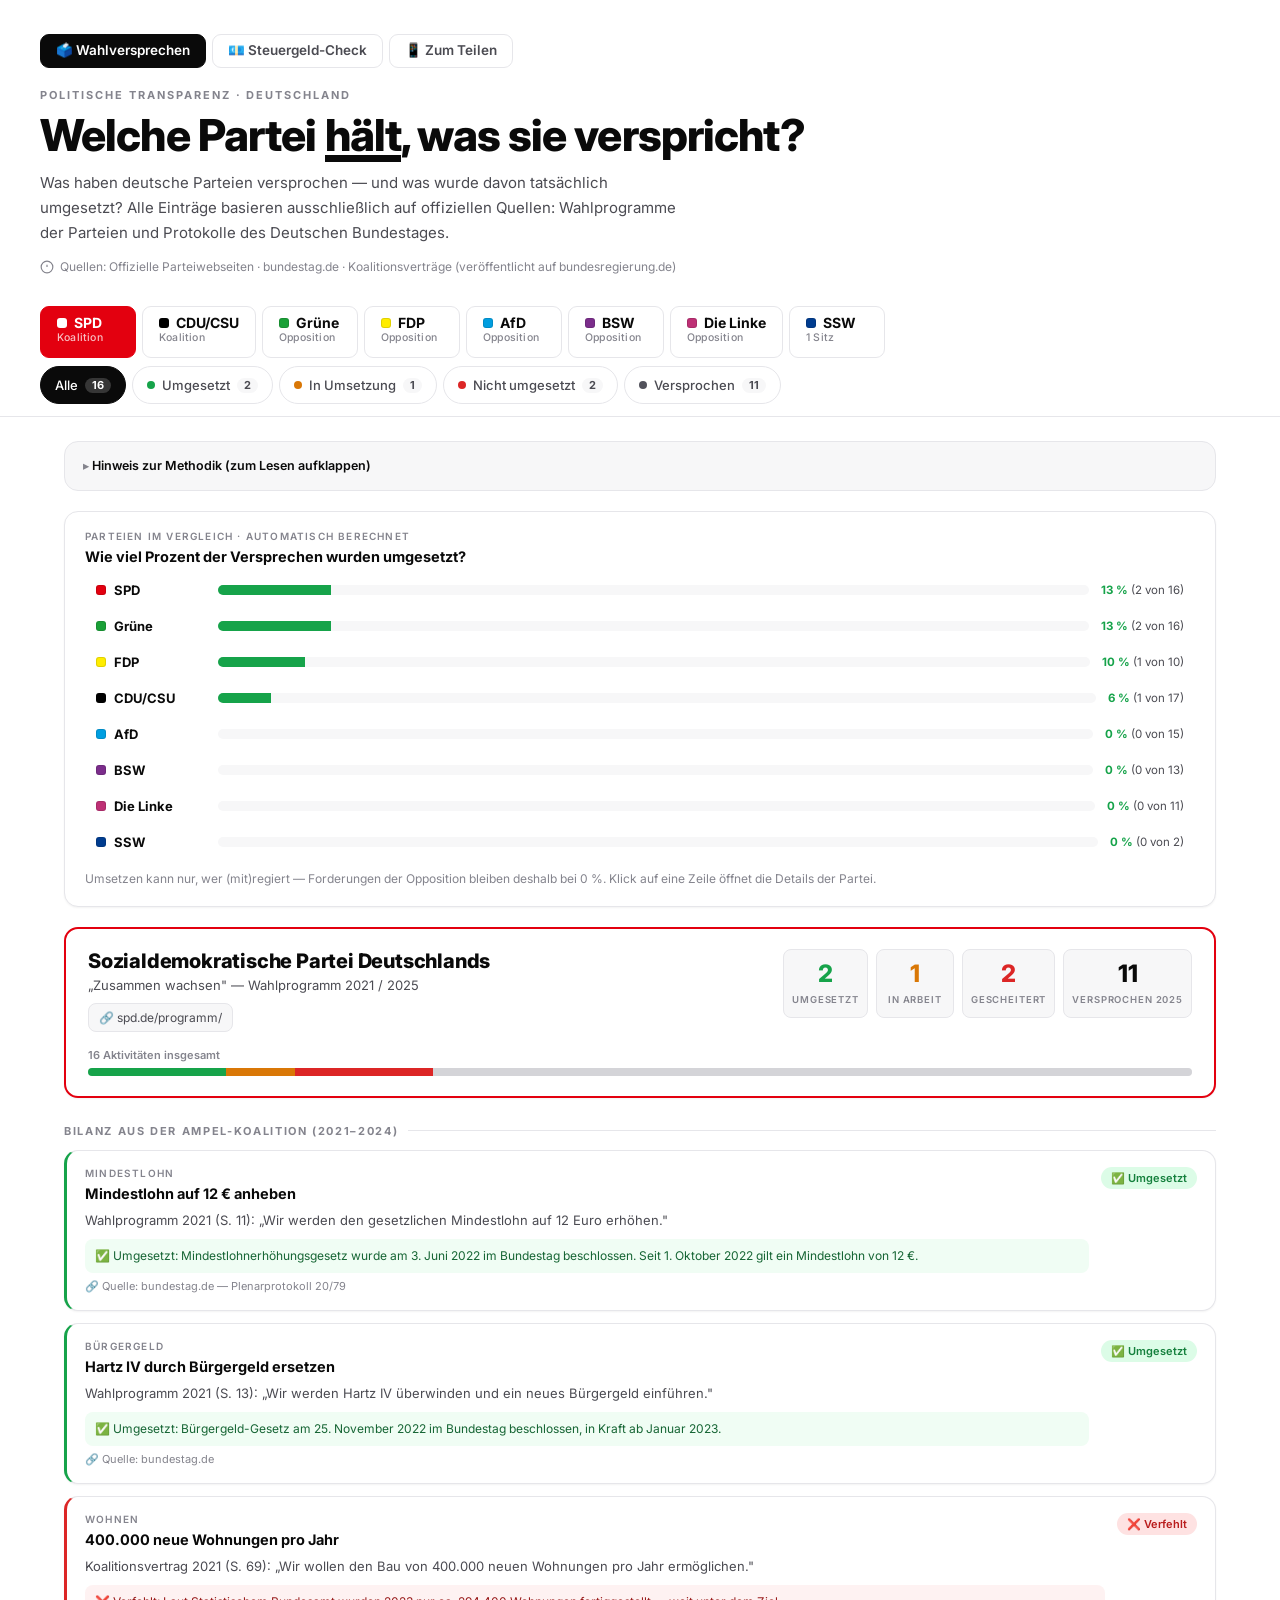
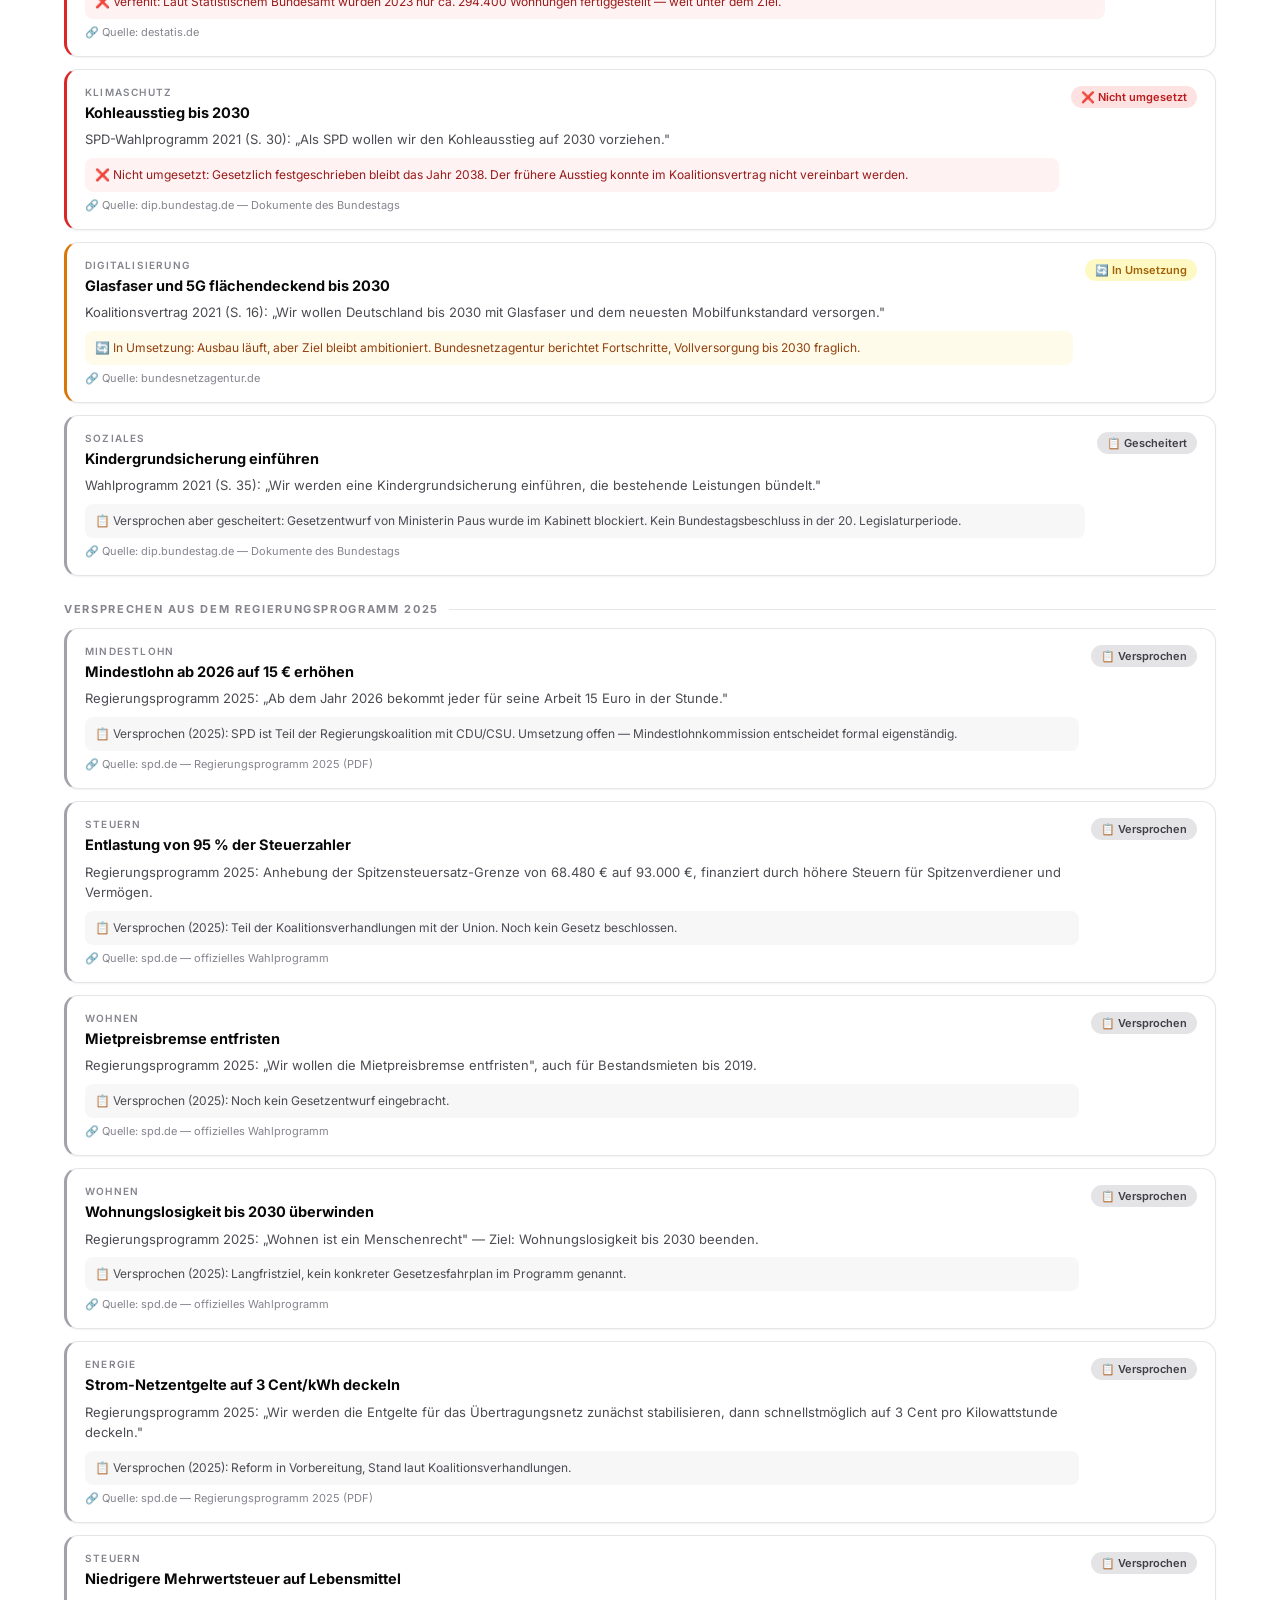
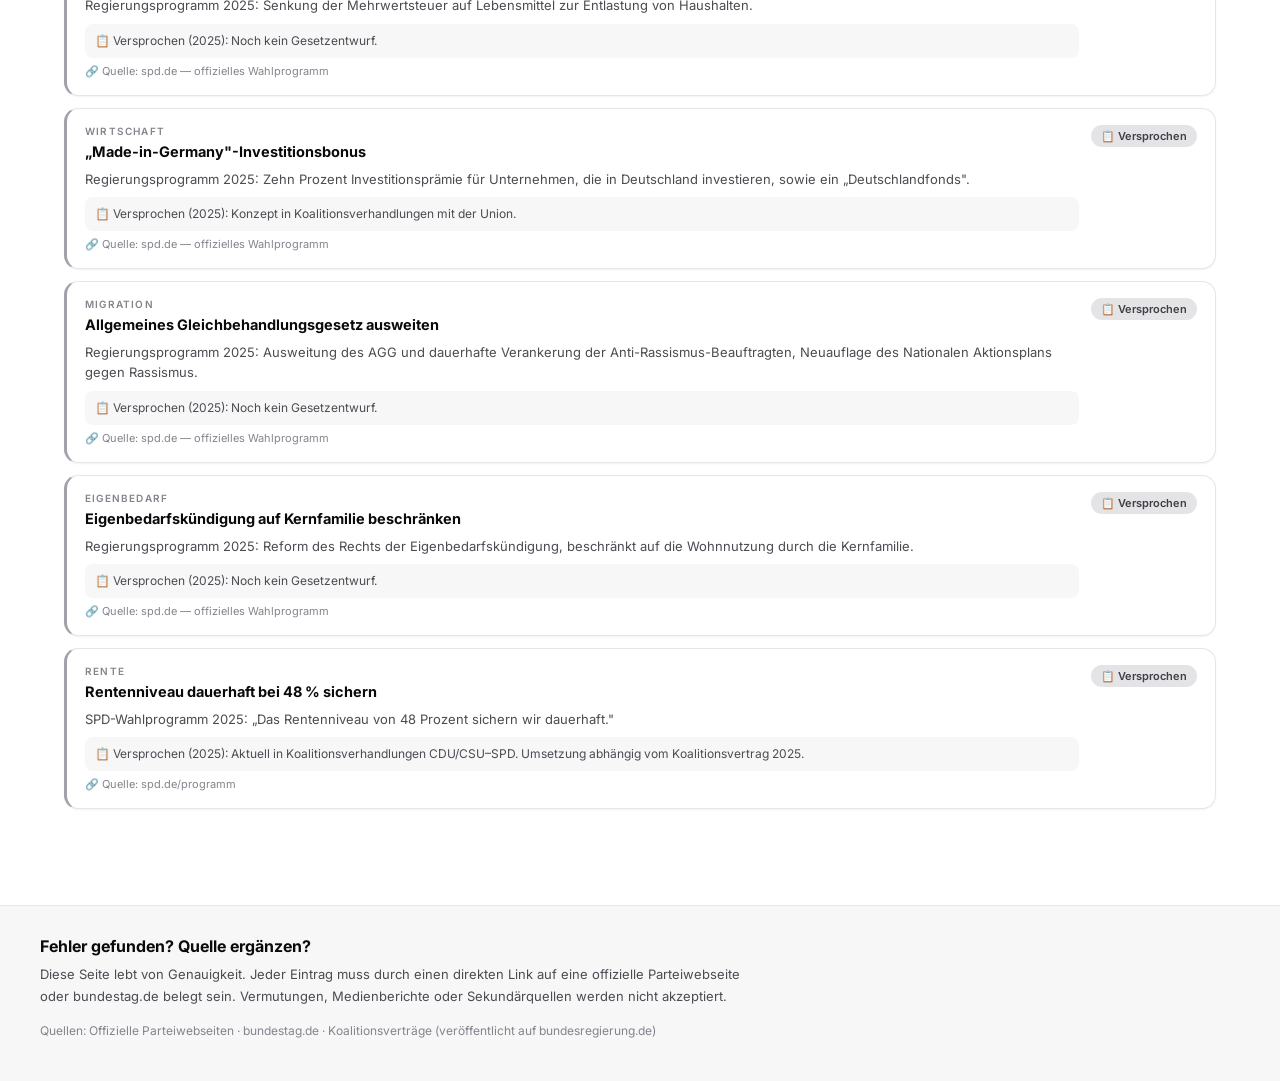
==== commit 9c5db1ec: "Partei-Kasten: durchgehende Border in Parteifarbe + Aktivitäten-Zahl über dem Balken Co-Authored-By:" ====
--- a/index.html
+++ b/index.html
@@ -4,14 +4,36 @@
 <meta charset="UTF-8">
 <meta name="viewport" content="width=device-width, initial-scale=1.0">
 <title>Wahlversprechen & Realität — Deutsche Parteien im Check</title>
-<meta name="description" content="Parteiencheck: Was haben deutsche Parteien versprochen — und was wurde tatsächlich umgesetzt? Alle Einträge belegt mit offiziellen Quellen aus Wahlprogrammen und dem Deutschen Bundestag.">
+<meta name="description" content="Was haben deutsche Parteien versprochen — und was wurde tatsächlich umgesetzt? Alle Einträge belegt mit offiziellen Quellen aus Wahlprogrammen und dem Bundestag.">
+<meta name="robots" content="index, follow">
+<link rel="canonical" href="https://www.parteiencheck.org/">
 <meta name="theme-color" content="#FFFFFF">
 <link rel="icon" href="data:image/svg+xml,<svg xmlns=%22http://www.w3.org/2000/svg%22 viewBox=%220 0 100 100%22><rect x=%2212%22 y=%2255%22 width=%2222%22 height=%2245%22 rx=%224%22 fill=%22%230A0A0A%22/><rect x=%2239%22 y=%2230%22 width=%2222%22 height=%2270%22 rx=%224%22 fill=%22%230A0A0A%22/><rect x=%2266%22 y=%2210%22 width=%2222%22 height=%2290%22 rx=%224%22 fill=%22%230A0A0A%22/></svg>">
 <meta property="og:title" content="Parteiencheck — Welche Partei hält, was sie verspricht?">
 <meta property="og:description" content="Wahlversprechen deutscher Parteien und ihr Umsetzungsstand — belegt mit offiziellen Quellen.">
 <meta property="og:type" content="website">
 <meta property="og:url" content="https://www.parteiencheck.org/">
+<meta property="og:site_name" content="Parteiencheck">
 <meta property="og:locale" content="de_DE">
+<meta property="og:image" content="https://www.parteiencheck.org/og-index.png">
+<meta property="og:image:width" content="1200">
+<meta property="og:image:height" content="630">
+<meta property="og:image:alt" content="Parteiencheck — Welche Partei hält, was sie verspricht?">
+<meta name="twitter:card" content="summary_large_image">
+<meta name="twitter:title" content="Parteiencheck — Welche Partei hält, was sie verspricht?">
+<meta name="twitter:description" content="Wahlversprechen deutscher Parteien und ihr Umsetzungsstand — belegt mit offiziellen Quellen.">
+<meta name="twitter:image" content="https://www.parteiencheck.org/og-index.png">
+<script type="application/ld+json">
+{
+  "@context": "https://schema.org",
+  "@type": "WebSite",
+  "name": "Parteiencheck",
+  "alternateName": "Parteiencheck.org",
+  "url": "https://www.parteiencheck.org/",
+  "description": "Wahlversprechen deutscher Parteien und ihr Umsetzungsstand — belegt mit offiziellen Quellen.",
+  "inLanguage": "de-DE"
+}
+</script>
 <link rel="preconnect" href="https://fonts.googleapis.com">
 <link rel="preconnect" href="https://fonts.gstatic.com" crossorigin>
 <link href="https://fonts.googleapis.com/css2?family=Inter:wght@400;500;600;700;800&display=swap" rel="stylesheet">
@@ -76,7 +98,7 @@
 
     <!-- SPD PANEL -->
     <div class="party-panel active" id="panel-spd" style="--party-color:#E3000F">
-      <div class="party-header" style="border-left-color:#E3000F">
+      <div class="party-header">
         <div class="party-header-top">
           <div>
             <div class="party-full-name">Sozialdemokratische Partei Deutschlands</div>
@@ -315,7 +337,7 @@
 
     <!-- CDU/CSU PANEL -->
     <div class="party-panel" id="panel-cdu" style="--party-color:#000000">
-      <div class="party-header" style="border-left-color:#000000">
+      <div class="party-header">
         <div class="party-header-top">
           <div>
             <div class="party-full-name">CDU/CSU — Christlich Demokratische Union / Soziale Union</div>
@@ -566,7 +588,7 @@
 
     <!-- GRÜNE PANEL -->
     <div class="party-panel" id="panel-gruene" style="--party-color:#1AA037">
-      <div class="party-header" style="border-left-color:#1AA037">
+      <div class="party-header">
         <div class="party-header-top">
           <div>
             <div class="party-full-name">Bündnis 90/Die Grünen</div>
@@ -803,7 +825,7 @@
 
     <!-- FDP PANEL -->
     <div class="party-panel" id="panel-fdp" style="--party-color:#CCBB00">
-      <div class="party-header" style="border-left-color:#CCBB00">
+      <div class="party-header">
         <div class="party-header-top">
           <div>
             <div class="party-full-name">Freie Demokratische Partei</div>
@@ -966,7 +988,7 @@
 
     <!-- AFD PANEL -->
     <div class="party-panel" id="panel-afd" style="--party-color:#009EE0">
-      <div class="party-header" style="border-left-color:#009EE0">
+      <div class="party-header">
         <div class="party-header-top">
           <div>
             <div class="party-full-name">Alternative für Deutschland</div>
@@ -1189,7 +1211,7 @@
 
     <!-- BSW PANEL -->
     <div class="party-panel" id="panel-bsw" style="--party-color:#7B2D8B">
-      <div class="party-header" style="border-left-color:#7B2D8B">
+      <div class="party-header">
         <div class="party-header-top">
           <div>
             <div class="party-full-name">Bündnis Sahra Wagenknecht</div>
@@ -1391,7 +1413,7 @@
 
     <!-- LINKE PANEL -->
     <div class="party-panel" id="panel-linke" style="--party-color:#BE3075">
-      <div class="party-header" style="border-left-color:#BE3075">
+      <div class="party-header">
         <div class="party-header-top">
           <div>
             <div class="party-full-name">Die Linke</div>
@@ -1562,7 +1584,7 @@
 
     <!-- SSW PANEL -->
     <div class="party-panel" id="panel-ssw" style="--party-color:#003C8F">
-      <div class="party-header" style="border-left-color:#003C8F">
+      <div class="party-header">
         <div class="party-header-top">
           <div>
             <div class="party-full-name">Südschleswigscher Wählerverband</div>
@@ -1684,6 +1706,11 @@
       });
       const header = panel.querySelector('.party-header');
       if (header && c.all > 0) {
+        const label = document.createElement('div');
+        label.className = 'progress-track-label';
+        label.textContent = c.all + ' Aktivitäten insgesamt';
+        header.appendChild(label);
+
         const track = document.createElement('div');
         track.className = 'progress-track';
         track.setAttribute('aria-hidden', 'true');
--- a/style.css
+++ b/style.css
@@ -151,8 +151,7 @@
   /* PARTEI-DASHBOARD-KOPF */
   .party-header {
     background: var(--bg);
-    border: 1px solid var(--line);
-    border-top: 4px solid var(--party-color);
+    border: 2px solid var(--party-color);
     border-radius: var(--radius);
     padding: 20px 22px;
     margin-bottom: 8px;
@@ -183,13 +182,19 @@
   .stat-num.failed { color: var(--st-failed); }
   .stat-num.promised { color: var(--ink); }
 
+  .progress-track-label {
+    margin-top: 16px;
+    margin-bottom: 6px;
+    font-size: 11px;
+    font-weight: 600;
+    color: var(--ink-3);
+  }
   .progress-track {
     display: flex;
     height: 8px;
     border-radius: 999px;
     overflow: hidden;
     background: var(--tile);
-    margin-top: 16px;
   }
   .progress-track span { display: block; }
   .seg-done { background: var(--st-done); }
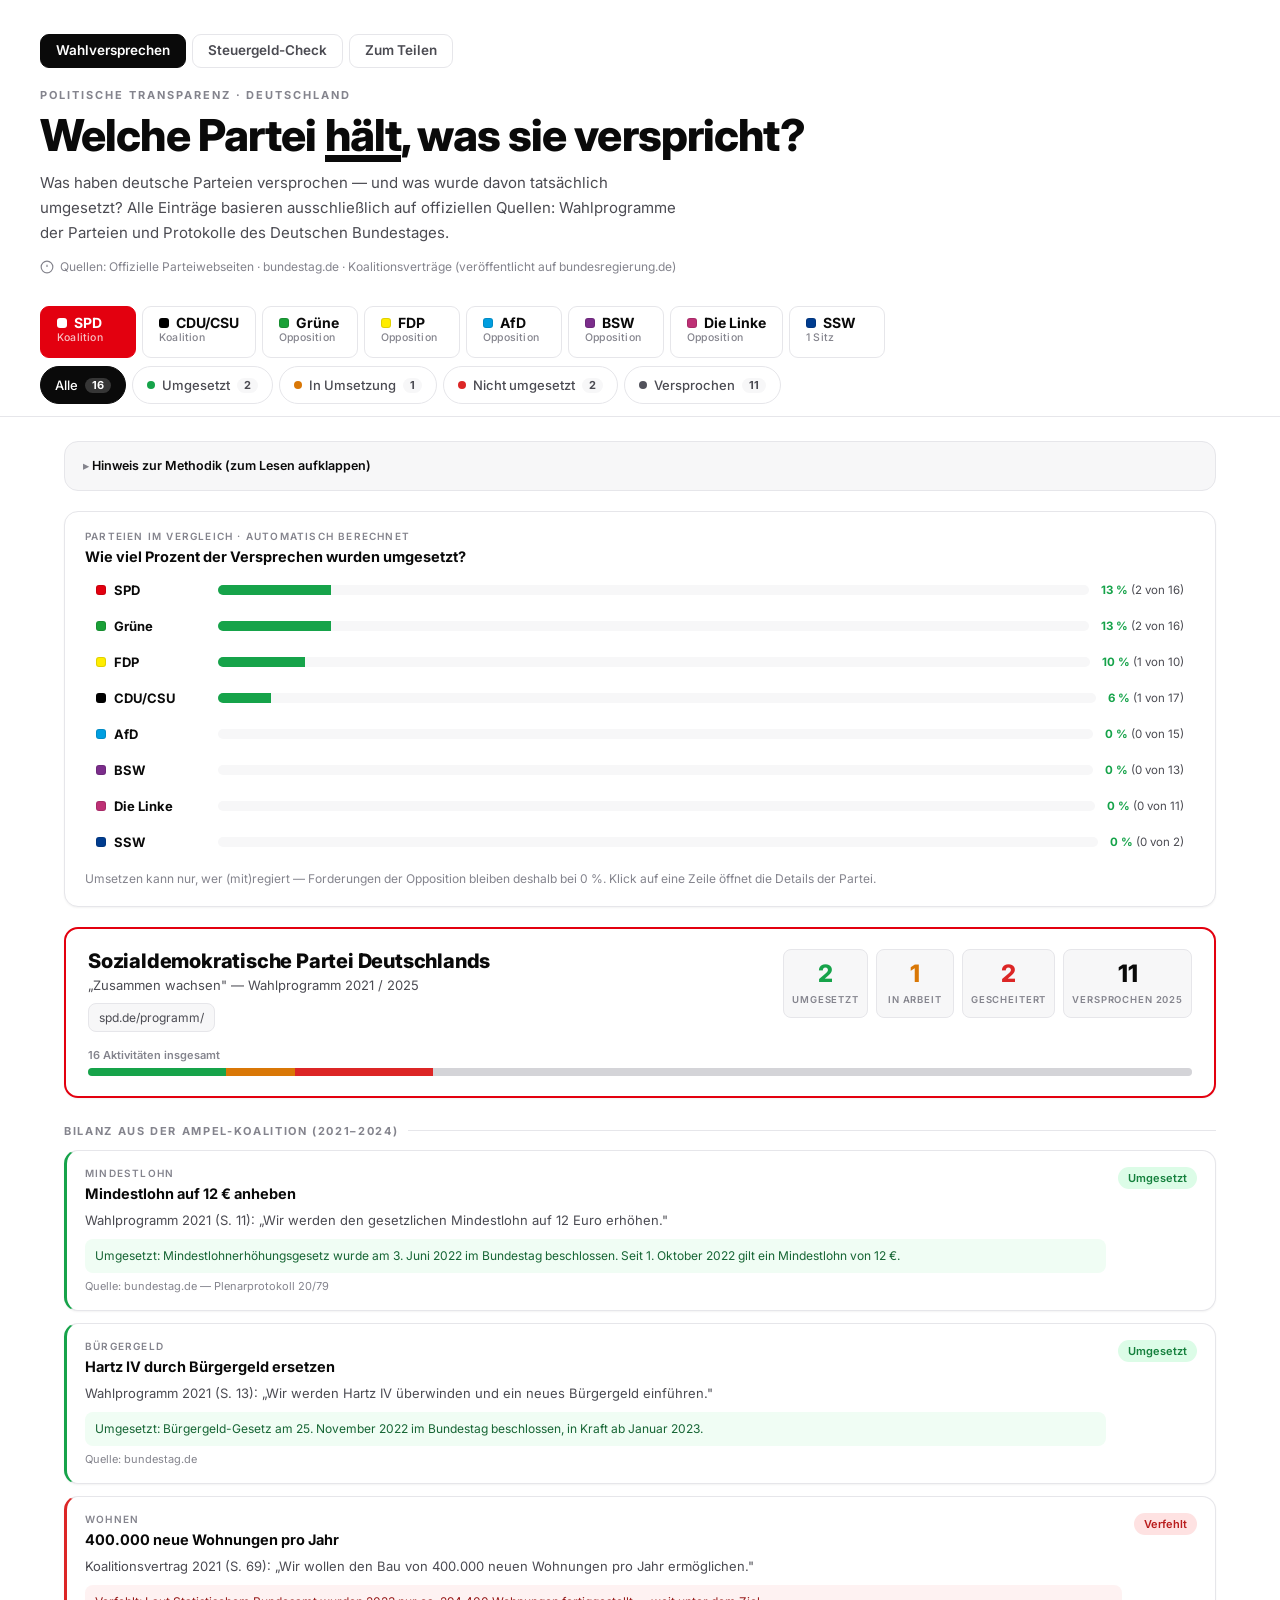
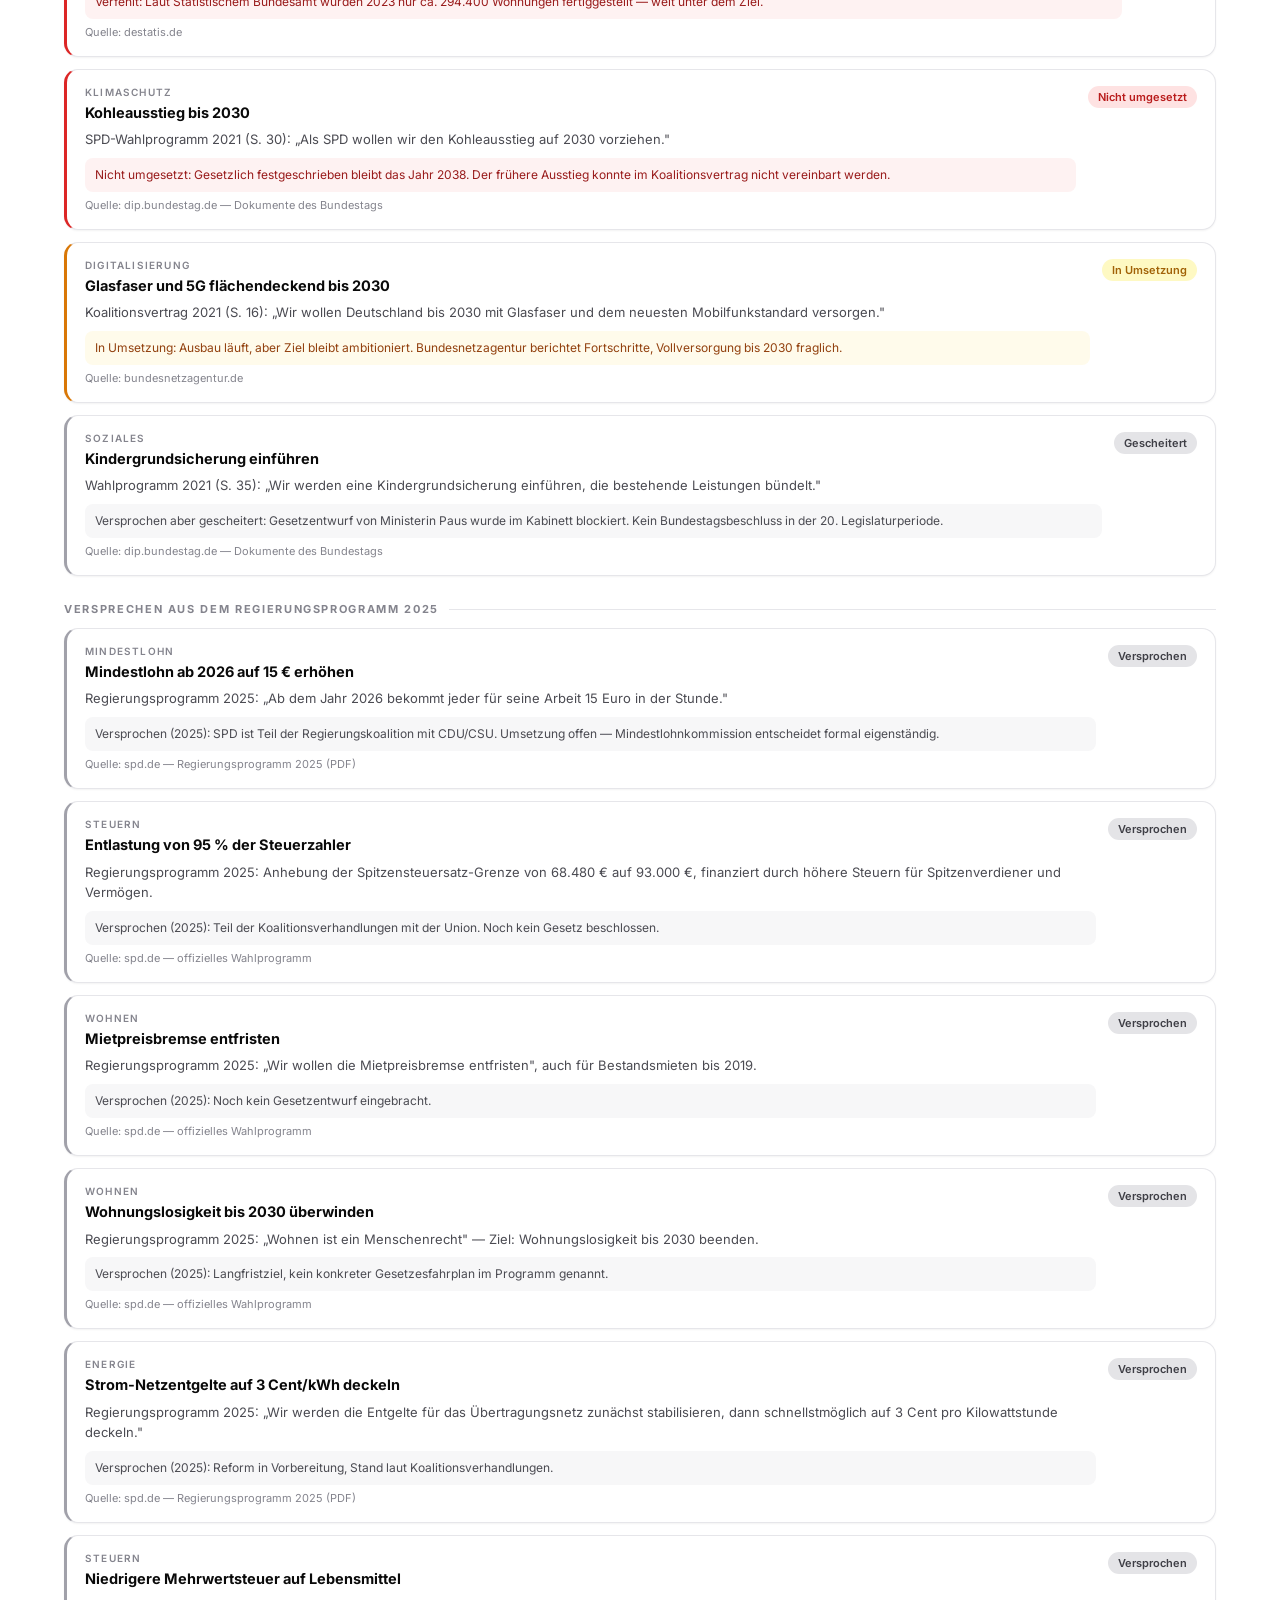
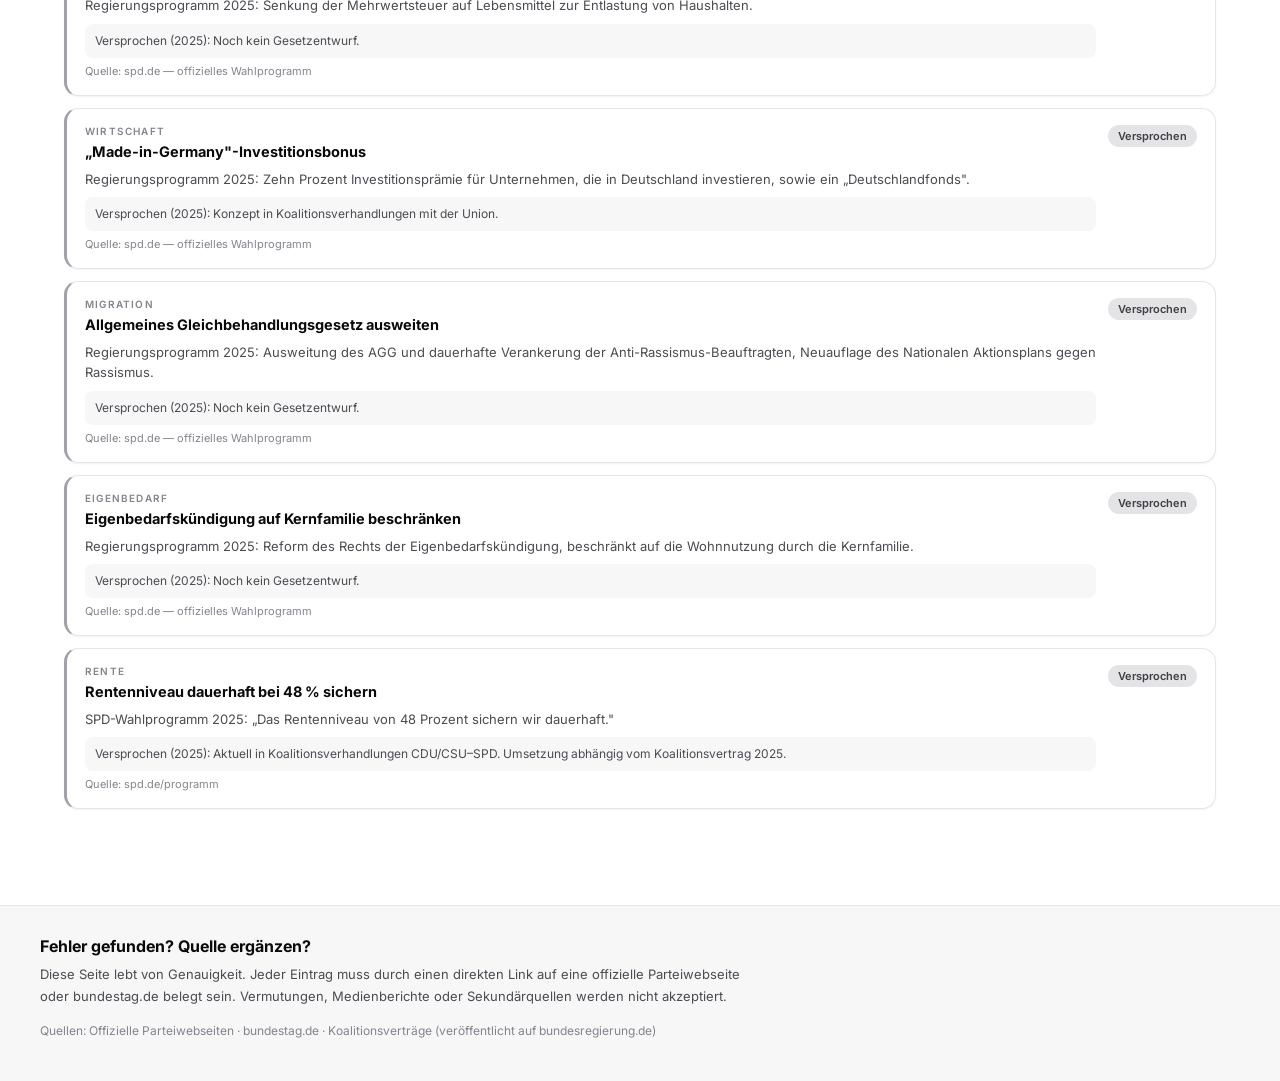
==== commit 7ac8e391: "Emoji-Einsatz stark reduziert für professionelleres, minimalistisches Design Status-Icons (✅❌🔄📋ℹ️), " ====
--- a/index.html
+++ b/index.html
@@ -44,9 +44,9 @@
 <header>
   <div class="header-inner">
     <nav class="site-nav" aria-label="Seiten">
-      <a href="index.html" class="site-tab active" aria-current="page">🗳️ Wahlversprechen</a>
-      <a href="steuergelder.html" class="site-tab">💶 Steuergeld-Check</a>
-      <a href="teilen.html" class="site-tab">📱 Zum Teilen</a>
+      <a href="index.html" class="site-tab active" aria-current="page">Wahlversprechen</a>
+      <a href="steuergelder.html" class="site-tab">Steuergeld-Check</a>
+      <a href="teilen.html" class="site-tab">Zum Teilen</a>
     </nav>
     <div class="header-label">Politische Transparenz · Deutschland</div>
     <h1>Welche Partei <span>hält</span>, was sie verspricht?</h1>
@@ -104,7 +104,7 @@
             <div class="party-full-name">Sozialdemokratische Partei Deutschlands</div>
             <div class="party-tagline">„Zusammen wachsen" — Wahlprogramm 2021 / 2025</div>
             <a class="source-link" href="https://www.spd.de/bundestagswahl/programm" target="_blank">
-              🔗 spd.de/programm/
+              spd.de/programm/
             </a>
           </div>
           <div class="party-stats">
@@ -124,12 +124,12 @@
             <div class="promise-topic">Mindestlohn</div>
             <div class="promise-title">Mindestlohn auf 12 € anheben</div>
             <div class="promise-text">Wahlprogramm 2021 (S. 11): „Wir werden den gesetzlichen Mindestlohn auf 12 Euro erhöhen."</div>
-            <div class="promise-result done">✅ Umgesetzt: Mindestlohnerhöhungsgesetz wurde am 3. Juni 2022 im Bundestag beschlossen. Seit 1. Oktober 2022 gilt ein Mindestlohn von 12 €.</div>
+            <div class="promise-result done">Umgesetzt: Mindestlohnerhöhungsgesetz wurde am 3. Juni 2022 im Bundestag beschlossen. Seit 1. Oktober 2022 gilt ein Mindestlohn von 12 €.</div>
             <a class="card-source" href="https://www.bundestag.de/presse/hib/kurzmeldungen-896002" target="_blank">
-              🔗 Quelle: bundestag.de — Plenarprotokoll 20/79
-            </a>
-          </div>
-          <span class="status-badge badge-done">✅ Umgesetzt</span>
+              Quelle: bundestag.de — Plenarprotokoll 20/79
+            </a>
+          </div>
+          <span class="status-badge badge-done">Umgesetzt</span>
         </div>
 
         <div class="promise-card" data-status="done">
@@ -137,12 +137,12 @@
             <div class="promise-topic">Bürgergeld</div>
             <div class="promise-title">Hartz IV durch Bürgergeld ersetzen</div>
             <div class="promise-text">Wahlprogramm 2021 (S. 13): „Wir werden Hartz IV überwinden und ein neues Bürgergeld einführen."</div>
-            <div class="promise-result done">✅ Umgesetzt: Bürgergeld-Gesetz am 25. November 2022 im Bundestag beschlossen, in Kraft ab Januar 2023.</div>
+            <div class="promise-result done">Umgesetzt: Bürgergeld-Gesetz am 25. November 2022 im Bundestag beschlossen, in Kraft ab Januar 2023.</div>
             <a class="card-source" href="https://www.bundestag.de/dokumente/textarchiv/2022/kw45-de-buergergeld-917430" target="_blank">
-              🔗 Quelle: bundestag.de
-            </a>
-          </div>
-          <span class="status-badge badge-done">✅ Umgesetzt</span>
+              Quelle: bundestag.de
+            </a>
+          </div>
+          <span class="status-badge badge-done">Umgesetzt</span>
         </div>
 
         <div class="promise-card" data-status="failed">
@@ -150,12 +150,12 @@
             <div class="promise-topic">Wohnen</div>
             <div class="promise-title">400.000 neue Wohnungen pro Jahr</div>
             <div class="promise-text">Koalitionsvertrag 2021 (S. 69): „Wir wollen den Bau von 400.000 neuen Wohnungen pro Jahr ermöglichen."</div>
-            <div class="promise-result failed">❌ Verfehlt: Laut Statistischem Bundesamt wurden 2023 nur ca. 294.400 Wohnungen fertiggestellt — weit unter dem Ziel.</div>
+            <div class="promise-result failed">Verfehlt: Laut Statistischem Bundesamt wurden 2023 nur ca. 294.400 Wohnungen fertiggestellt — weit unter dem Ziel.</div>
             <a class="card-source" href="https://www.destatis.de/DE/Themen/Branchen-Unternehmen/Bauen/Baugenehmigungen-Baufertigstellungen/_inhalt.html" target="_blank">
-              🔗 Quelle: destatis.de
-            </a>
-          </div>
-          <span class="status-badge badge-failed">❌ Verfehlt</span>
+              Quelle: destatis.de
+            </a>
+          </div>
+          <span class="status-badge badge-failed">Verfehlt</span>
         </div>
 
         <div class="promise-card" data-status="failed" data-share="1">
@@ -163,12 +163,12 @@
             <div class="promise-topic">Klimaschutz</div>
             <div class="promise-title">Kohleausstieg bis 2030</div>
             <div class="promise-text">SPD-Wahlprogramm 2021 (S. 30): „Als SPD wollen wir den Kohleausstieg auf 2030 vorziehen."</div>
-            <div class="promise-result failed">❌ Nicht umgesetzt: Gesetzlich festgeschrieben bleibt das Jahr 2038. Der frühere Ausstieg konnte im Koalitionsvertrag nicht vereinbart werden.</div>
+            <div class="promise-result failed">Nicht umgesetzt: Gesetzlich festgeschrieben bleibt das Jahr 2038. Der frühere Ausstieg konnte im Koalitionsvertrag nicht vereinbart werden.</div>
             <a class="card-source" href="https://dip.bundestag.de/suche?term=Koalitionsvertrag%202021" target="_blank">
-              🔗 Quelle: dip.bundestag.de — Dokumente des Bundestags
-            </a>
-          </div>
-          <span class="status-badge badge-failed">❌ Nicht umgesetzt</span>
+              Quelle: dip.bundestag.de — Dokumente des Bundestags
+            </a>
+          </div>
+          <span class="status-badge badge-failed">Nicht umgesetzt</span>
         </div>
 
         <div class="promise-card" data-status="progress">
@@ -176,12 +176,12 @@
             <div class="promise-topic">Digitalisierung</div>
             <div class="promise-title">Glasfaser und 5G flächendeckend bis 2030</div>
             <div class="promise-text">Koalitionsvertrag 2021 (S. 16): „Wir wollen Deutschland bis 2030 mit Glasfaser und dem neuesten Mobilfunkstandard versorgen."</div>
-            <div class="promise-result progress">🔄 In Umsetzung: Ausbau läuft, aber Ziel bleibt ambitioniert. Bundesnetzagentur berichtet Fortschritte, Vollversorgung bis 2030 fraglich.</div>
+            <div class="promise-result progress">In Umsetzung: Ausbau läuft, aber Ziel bleibt ambitioniert. Bundesnetzagentur berichtet Fortschritte, Vollversorgung bis 2030 fraglich.</div>
             <a class="card-source" href="https://www.bundesnetzagentur.de/DE/Fachthemen/Telekommunikation/Breitband/start.html" target="_blank">
-              🔗 Quelle: bundesnetzagentur.de
-            </a>
-          </div>
-          <span class="status-badge badge-progress">🔄 In Umsetzung</span>
+              Quelle: bundesnetzagentur.de
+            </a>
+          </div>
+          <span class="status-badge badge-progress">In Umsetzung</span>
         </div>
 
         <div class="promise-card" data-status="promised">
@@ -189,12 +189,12 @@
             <div class="promise-topic">Soziales</div>
             <div class="promise-title">Kindergrundsicherung einführen</div>
             <div class="promise-text">Wahlprogramm 2021 (S. 35): „Wir werden eine Kindergrundsicherung einführen, die bestehende Leistungen bündelt."</div>
-            <div class="promise-result promised">📋 Versprochen aber gescheitert: Gesetzentwurf von Ministerin Paus wurde im Kabinett blockiert. Kein Bundestagsbeschluss in der 20. Legislaturperiode.</div>
+            <div class="promise-result promised">Versprochen aber gescheitert: Gesetzentwurf von Ministerin Paus wurde im Kabinett blockiert. Kein Bundestagsbeschluss in der 20. Legislaturperiode.</div>
             <a class="card-source" href="https://dip.bundestag.de/suche?term=Kindergrundsicherung" target="_blank">
-              🔗 Quelle: dip.bundestag.de — Dokumente des Bundestags
-            </a>
-          </div>
-          <span class="status-badge badge-promised">📋 Gescheitert</span>
+              Quelle: dip.bundestag.de — Dokumente des Bundestags
+            </a>
+          </div>
+          <span class="status-badge badge-promised">Gescheitert</span>
         </div>
 
       </div>
@@ -207,12 +207,12 @@
             <div class="promise-topic">Mindestlohn</div>
             <div class="promise-title">Mindestlohn ab 2026 auf 15 € erhöhen</div>
             <div class="promise-text">Regierungsprogramm 2025: „Ab dem Jahr 2026 bekommt jeder für seine Arbeit 15 Euro in der Stunde."</div>
-            <div class="promise-result promised">📋 Versprochen (2025): SPD ist Teil der Regierungskoalition mit CDU/CSU. Umsetzung offen — Mindestlohnkommission entscheidet formal eigenständig.</div>
+            <div class="promise-result promised">Versprochen (2025): SPD ist Teil der Regierungskoalition mit CDU/CSU. Umsetzung offen — Mindestlohnkommission entscheidet formal eigenständig.</div>
             <a class="card-source" href="https://www.spd.de/fileadmin/Dokumente/Regierungsprogramm/Bundestagswahlprogramm_LP_SPD_2025.pdf" target="_blank">
-              🔗 Quelle: spd.de — Regierungsprogramm 2025 (PDF)
-            </a>
-          </div>
-          <span class="status-badge badge-promised">📋 Versprochen</span>
+              Quelle: spd.de — Regierungsprogramm 2025 (PDF)
+            </a>
+          </div>
+          <span class="status-badge badge-promised">Versprochen</span>
         </div>
 
         <div class="promise-card" data-status="promised">
@@ -220,12 +220,12 @@
             <div class="promise-topic">Steuern</div>
             <div class="promise-title">Entlastung von 95 % der Steuerzahler</div>
             <div class="promise-text">Regierungsprogramm 2025: Anhebung der Spitzensteuersatz-Grenze von 68.480 € auf 93.000 €, finanziert durch höhere Steuern für Spitzenverdiener und Vermögen.</div>
-            <div class="promise-result promised">📋 Versprochen (2025): Teil der Koalitionsverhandlungen mit der Union. Noch kein Gesetz beschlossen.</div>
+            <div class="promise-result promised">Versprochen (2025): Teil der Koalitionsverhandlungen mit der Union. Noch kein Gesetz beschlossen.</div>
             <a class="card-source" href="https://www.spd.de/bundestagswahl/programm" target="_blank">
-              🔗 Quelle: spd.de — offizielles Wahlprogramm
-            </a>
-          </div>
-          <span class="status-badge badge-promised">📋 Versprochen</span>
+              Quelle: spd.de — offizielles Wahlprogramm
+            </a>
+          </div>
+          <span class="status-badge badge-promised">Versprochen</span>
         </div>
 
         <div class="promise-card" data-status="promised">
@@ -233,12 +233,12 @@
             <div class="promise-topic">Wohnen</div>
             <div class="promise-title">Mietpreisbremse entfristen</div>
             <div class="promise-text">Regierungsprogramm 2025: „Wir wollen die Mietpreisbremse entfristen", auch für Bestandsmieten bis 2019.</div>
-            <div class="promise-result promised">📋 Versprochen (2025): Noch kein Gesetzentwurf eingebracht.</div>
+            <div class="promise-result promised">Versprochen (2025): Noch kein Gesetzentwurf eingebracht.</div>
             <a class="card-source" href="https://www.spd.de/bundestagswahl/programm" target="_blank">
-              🔗 Quelle: spd.de — offizielles Wahlprogramm
-            </a>
-          </div>
-          <span class="status-badge badge-promised">📋 Versprochen</span>
+              Quelle: spd.de — offizielles Wahlprogramm
+            </a>
+          </div>
+          <span class="status-badge badge-promised">Versprochen</span>
         </div>
 
         <div class="promise-card" data-status="promised">
@@ -246,12 +246,12 @@
             <div class="promise-topic">Wohnen</div>
             <div class="promise-title">Wohnungslosigkeit bis 2030 überwinden</div>
             <div class="promise-text">Regierungsprogramm 2025: „Wohnen ist ein Menschenrecht" — Ziel: Wohnungslosigkeit bis 2030 beenden.</div>
-            <div class="promise-result promised">📋 Versprochen (2025): Langfristziel, kein konkreter Gesetzesfahrplan im Programm genannt.</div>
+            <div class="promise-result promised">Versprochen (2025): Langfristziel, kein konkreter Gesetzesfahrplan im Programm genannt.</div>
             <a class="card-source" href="https://www.spd.de/bundestagswahl/programm" target="_blank">
-              🔗 Quelle: spd.de — offizielles Wahlprogramm
-            </a>
-          </div>
-          <span class="status-badge badge-promised">📋 Versprochen</span>
+              Quelle: spd.de — offizielles Wahlprogramm
+            </a>
+          </div>
+          <span class="status-badge badge-promised">Versprochen</span>
         </div>
 
         <div class="promise-card" data-status="promised">
@@ -259,12 +259,12 @@
             <div class="promise-topic">Energie</div>
             <div class="promise-title">Strom-Netzentgelte auf 3 Cent/kWh deckeln</div>
             <div class="promise-text">Regierungsprogramm 2025: „Wir werden die Entgelte für das Übertragungsnetz zunächst stabilisieren, dann schnellstmöglich auf 3 Cent pro Kilowattstunde deckeln."</div>
-            <div class="promise-result promised">📋 Versprochen (2025): Reform in Vorbereitung, Stand laut Koalitionsverhandlungen.</div>
+            <div class="promise-result promised">Versprochen (2025): Reform in Vorbereitung, Stand laut Koalitionsverhandlungen.</div>
             <a class="card-source" href="https://www.spd.de/fileadmin/Dokumente/Regierungsprogramm/Bundestagswahlprogramm_LP_SPD_2025.pdf" target="_blank">
-              🔗 Quelle: spd.de — Regierungsprogramm 2025 (PDF)
-            </a>
-          </div>
-          <span class="status-badge badge-promised">📋 Versprochen</span>
+              Quelle: spd.de — Regierungsprogramm 2025 (PDF)
+            </a>
+          </div>
+          <span class="status-badge badge-promised">Versprochen</span>
         </div>
 
         <div class="promise-card" data-status="promised">
@@ -272,12 +272,12 @@
             <div class="promise-topic">Steuern</div>
             <div class="promise-title">Niedrigere Mehrwertsteuer auf Lebensmittel</div>
             <div class="promise-text">Regierungsprogramm 2025: Senkung der Mehrwertsteuer auf Lebensmittel zur Entlastung von Haushalten.</div>
-            <div class="promise-result promised">📋 Versprochen (2025): Noch kein Gesetzentwurf.</div>
+            <div class="promise-result promised">Versprochen (2025): Noch kein Gesetzentwurf.</div>
             <a class="card-source" href="https://www.spd.de/bundestagswahl/programm" target="_blank">
-              🔗 Quelle: spd.de — offizielles Wahlprogramm
-            </a>
-          </div>
-          <span class="status-badge badge-promised">📋 Versprochen</span>
+              Quelle: spd.de — offizielles Wahlprogramm
+            </a>
+          </div>
+          <span class="status-badge badge-promised">Versprochen</span>
         </div>
 
         <div class="promise-card" data-status="promised">
@@ -285,12 +285,12 @@
             <div class="promise-topic">Wirtschaft</div>
             <div class="promise-title">„Made-in-Germany"-Investitionsbonus</div>
             <div class="promise-text">Regierungsprogramm 2025: Zehn Prozent Investitionsprämie für Unternehmen, die in Deutschland investieren, sowie ein „Deutschlandfonds".</div>
-            <div class="promise-result promised">📋 Versprochen (2025): Konzept in Koalitionsverhandlungen mit der Union.</div>
+            <div class="promise-result promised">Versprochen (2025): Konzept in Koalitionsverhandlungen mit der Union.</div>
             <a class="card-source" href="https://www.spd.de/bundestagswahl/programm" target="_blank">
-              🔗 Quelle: spd.de — offizielles Wahlprogramm
-            </a>
-          </div>
-          <span class="status-badge badge-promised">📋 Versprochen</span>
+              Quelle: spd.de — offizielles Wahlprogramm
+            </a>
+          </div>
+          <span class="status-badge badge-promised">Versprochen</span>
         </div>
 
         <div class="promise-card" data-status="promised">
@@ -298,12 +298,12 @@
             <div class="promise-topic">Migration</div>
             <div class="promise-title">Allgemeines Gleichbehandlungsgesetz ausweiten</div>
             <div class="promise-text">Regierungsprogramm 2025: Ausweitung des AGG und dauerhafte Verankerung der Anti-Rassismus-Beauftragten, Neuauflage des Nationalen Aktionsplans gegen Rassismus.</div>
-            <div class="promise-result promised">📋 Versprochen (2025): Noch kein Gesetzentwurf.</div>
+            <div class="promise-result promised">Versprochen (2025): Noch kein Gesetzentwurf.</div>
             <a class="card-source" href="https://www.spd.de/bundestagswahl/programm" target="_blank">
-              🔗 Quelle: spd.de — offizielles Wahlprogramm
-            </a>
-          </div>
-          <span class="status-badge badge-promised">📋 Versprochen</span>
+              Quelle: spd.de — offizielles Wahlprogramm
+            </a>
+          </div>
+          <span class="status-badge badge-promised">Versprochen</span>
         </div>
 
         <div class="promise-card" data-status="promised">
@@ -311,12 +311,12 @@
             <div class="promise-topic">Eigenbedarf</div>
             <div class="promise-title">Eigenbedarfskündigung auf Kernfamilie beschränken</div>
             <div class="promise-text">Regierungsprogramm 2025: Reform des Rechts der Eigenbedarfskündigung, beschränkt auf die Wohnnutzung durch die Kernfamilie.</div>
-            <div class="promise-result promised">📋 Versprochen (2025): Noch kein Gesetzentwurf.</div>
+            <div class="promise-result promised">Versprochen (2025): Noch kein Gesetzentwurf.</div>
             <a class="card-source" href="https://www.spd.de/bundestagswahl/programm" target="_blank">
-              🔗 Quelle: spd.de — offizielles Wahlprogramm
-            </a>
-          </div>
-          <span class="status-badge badge-promised">📋 Versprochen</span>
+              Quelle: spd.de — offizielles Wahlprogramm
+            </a>
+          </div>
+          <span class="status-badge badge-promised">Versprochen</span>
         </div>
 
         <div class="promise-card" data-status="promised">
@@ -324,12 +324,12 @@
             <div class="promise-topic">Rente</div>
             <div class="promise-title">Rentenniveau dauerhaft bei 48 % sichern</div>
             <div class="promise-text">SPD-Wahlprogramm 2025: „Das Rentenniveau von 48 Prozent sichern wir dauerhaft."</div>
-            <div class="promise-result promised">📋 Versprochen (2025): Aktuell in Koalitionsverhandlungen CDU/CSU–SPD. Umsetzung abhängig vom Koalitionsvertrag 2025.</div>
+            <div class="promise-result promised">Versprochen (2025): Aktuell in Koalitionsverhandlungen CDU/CSU–SPD. Umsetzung abhängig vom Koalitionsvertrag 2025.</div>
             <a class="card-source" href="https://www.spd.de/bundestagswahl/programm" target="_blank">
-              🔗 Quelle: spd.de/programm
-            </a>
-          </div>
-          <span class="status-badge badge-promised">📋 Versprochen</span>
+              Quelle: spd.de/programm
+            </a>
+          </div>
+          <span class="status-badge badge-promised">Versprochen</span>
         </div>
 
       </div>
@@ -342,8 +342,8 @@
           <div>
             <div class="party-full-name">CDU/CSU — Christlich Demokratische Union / Soziale Union</div>
             <div class="party-tagline">„Für Deutschland" — Regierungsprogramm 2025</div>
-            <a class="source-link" href="https://www.cdu.de/artikel/politikwechsel-fuer-deutschland" target="_blank">🔗 cdu.de — Wahlprogramm</a>
-            <a class="source-link" href="https://www.csu.de/programme/" target="_blank">🔗 csu.de/programme</a>
+            <a class="source-link" href="https://www.cdu.de/artikel/politikwechsel-fuer-deutschland" target="_blank">cdu.de — Wahlprogramm</a>
+            <a class="source-link" href="https://www.csu.de/programme/" target="_blank">csu.de/programme</a>
           </div>
           <div class="party-stats">
             <div class="stat"><span class="stat-num done">1</span><span class="stat-label">Umgesetzt</span></div>
@@ -362,12 +362,12 @@
             <div class="promise-topic">Migration</div>
             <div class="promise-title">Stärkere Grenzkontrollen und Zurückweisungen</div>
             <div class="promise-text">Wahlprogramm 2025 (S. 18): „Wir werden an allen deutschen Grenzen konsequent kontrollieren und Zurückweisungen durchsetzen."</div>
-            <div class="promise-result done">✅ Teilweise umgesetzt: Bundesinnenminister Dobrindt (CSU) verfügte ab März 2025 erweiterte Grenzkontrollen. Bundestag beschloss Verschärfungen im Aufenthaltsrecht (April 2025).</div>
+            <div class="promise-result done">Teilweise umgesetzt: Bundesinnenminister Dobrindt (CSU) verfügte ab März 2025 erweiterte Grenzkontrollen. Bundestag beschloss Verschärfungen im Aufenthaltsrecht (April 2025).</div>
             <a class="card-source" href="https://dip.bundestag.de/suche?term=Migration" target="_blank">
-              🔗 Quelle: dip.bundestag.de — Dokumente des Bundestags
-            </a>
-          </div>
-          <span class="status-badge badge-done">✅ Teilw. umgesetzt</span>
+              Quelle: dip.bundestag.de — Dokumente des Bundestags
+            </a>
+          </div>
+          <span class="status-badge badge-done">Teilw. umgesetzt</span>
         </div>
 
         <div class="promise-card" data-status="progress">
@@ -375,12 +375,12 @@
             <div class="promise-topic">Wirtschaft</div>
             <div class="promise-title">Unternehmenssteuern senken (Ziel: 25 %)</div>
             <div class="promise-text">CDU/CSU-Wahlprogramm 2025 (S. 42): „Wir senken die Steuerbelastung für Unternehmen auf höchstens 25 Prozent."</div>
-            <div class="promise-result progress">🔄 In Koalitionsverhandlungen 2025. Noch kein Gesetzesbeschluss.</div>
+            <div class="promise-result progress">In Koalitionsverhandlungen 2025. Noch kein Gesetzesbeschluss.</div>
             <a class="card-source" href="https://www.cdu.de/app/uploads/2025/01/km_btw_2025_wahlprogramm_langfassung_ansicht.pdf" target="_blank">
-              🔗 Quelle: CDU/CSU Wahlprogramm 2025 (PDF)
-            </a>
-          </div>
-          <span class="status-badge badge-progress">🔄 In Planung</span>
+              Quelle: CDU/CSU Wahlprogramm 2025 (PDF)
+            </a>
+          </div>
+          <span class="status-badge badge-progress">In Planung</span>
         </div>
 
         <div class="promise-card" data-status="progress">
@@ -388,12 +388,12 @@
             <div class="promise-topic">Energie</div>
             <div class="promise-title">Energiepreise dauerhaft senken</div>
             <div class="promise-text">Wahlprogramm 2025 (S. 35): „Wir wollen die Energiekosten für Bürger und Unternehmen spürbar senken — durch mehr Wettbewerb und weniger Abgaben."</div>
-            <div class="promise-result progress">🔄 Stromnetzentgeltreform in Planung. Koalitionsvertrag 2025 enthält Maßnahmen zur Senkung der Netzentgelte.</div>
+            <div class="promise-result progress">Stromnetzentgeltreform in Planung. Koalitionsvertrag 2025 enthält Maßnahmen zur Senkung der Netzentgelte.</div>
             <a class="card-source" href="https://www.cdu.de/artikel/politikwechsel-fuer-deutschland" target="_blank">
-              🔗 Quelle: cdu.de — offizielles Wahlprogramm
-            </a>
-          </div>
-          <span class="status-badge badge-progress">🔄 In Planung</span>
+              Quelle: cdu.de — offizielles Wahlprogramm
+            </a>
+          </div>
+          <span class="status-badge badge-progress">In Planung</span>
         </div>
 
         <div class="promise-card" data-status="progress">
@@ -401,12 +401,12 @@
             <div class="promise-topic">Verteidigung</div>
             <div class="promise-title">Bundeswehr dauerhaft auf NATO-Ziel 2 % BIP</div>
             <div class="promise-text">Wahlprogramm 2025 (S. 58): „Deutschland muss sein Versprechen gegenüber der NATO erfüllen — dauerhaft 2 Prozent des BIP für Verteidigung."</div>
-            <div class="promise-result progress">🔄 Sondervermögen Bundeswehr (100 Mrd. €) wurde bereits 2022 beschlossen. Neue Regierung plant strukturelle Erhöhung im Haushalt 2025.</div>
+            <div class="promise-result progress">Sondervermögen Bundeswehr (100 Mrd. €) wurde bereits 2022 beschlossen. Neue Regierung plant strukturelle Erhöhung im Haushalt 2025.</div>
             <a class="card-source" href="https://www.bundestag.de/presse/hib/kurzmeldungen-897648" target="_blank">
-              🔗 Quelle: bundestag.de — Sondervermögen Bundeswehr
-            </a>
-          </div>
-          <span class="status-badge badge-progress">🔄 In Umsetzung</span>
+              Quelle: bundestag.de — Sondervermögen Bundeswehr
+            </a>
+          </div>
+          <span class="status-badge badge-progress">In Umsetzung</span>
         </div>
 
       </div>
@@ -419,12 +419,12 @@
             <div class="promise-topic">Bürokratie</div>
             <div class="promise-title">Bürokratieabbau — „Entfesselungspaket"</div>
             <div class="promise-text">Wahlprogramm 2025 (S. 45): „Wir werden in den ersten 100 Tagen ein umfassendes Bürokratieabbaugesetz vorlegen."</div>
-            <div class="promise-result promised">📋 Versprochen: Noch nicht beschlossen. Gesetzentwurf angekündigt für Sommer 2025.</div>
+            <div class="promise-result promised">Versprochen: Noch nicht beschlossen. Gesetzentwurf angekündigt für Sommer 2025.</div>
             <a class="card-source" href="https://www.cdu.de/artikel/politikwechsel-fuer-deutschland" target="_blank">
-              🔗 Quelle: cdu.de — offizielles Wahlprogramm
-            </a>
-          </div>
-          <span class="status-badge badge-promised">📋 Versprochen</span>
+              Quelle: cdu.de — offizielles Wahlprogramm
+            </a>
+          </div>
+          <span class="status-badge badge-promised">Versprochen</span>
         </div>
 
         <div class="promise-card" data-status="promised">
@@ -432,12 +432,12 @@
             <div class="promise-topic">Soziales</div>
             <div class="promise-title">Bürgergeld abschaffen, „Neue Grundsicherung" einführen</div>
             <div class="promise-text">Wahlprogramm 2025: Das Bürgergeld soll unter diesem Namen abgeschafft und durch eine „Neue Grundsicherung" mit Schwerpunkt auf Arbeitsvermittlung ersetzt werden.</div>
-            <div class="promise-result promised">📋 Versprochen: Konzept in Koalitionsverhandlungen mit der SPD, dort umstritten.</div>
+            <div class="promise-result promised">Versprochen: Konzept in Koalitionsverhandlungen mit der SPD, dort umstritten.</div>
             <a class="card-source" href="https://www.cdu.de/artikel/politikwechsel-fuer-deutschland" target="_blank">
-              🔗 Quelle: cdu.de — offizielles Wahlprogramm
-            </a>
-          </div>
-          <span class="status-badge badge-promised">📋 Versprochen</span>
+              Quelle: cdu.de — offizielles Wahlprogramm
+            </a>
+          </div>
+          <span class="status-badge badge-promised">Versprochen</span>
         </div>
 
         <div class="promise-card" data-status="promised">
@@ -445,12 +445,12 @@
             <div class="promise-topic">Verkehr</div>
             <div class="promise-title">EU-Verbrenner-Verbot rückgängig machen</div>
             <div class="promise-text">Wahlprogramm 2025: „Ja zum Auto" — das auf EU-Ebene beschlossene Verbrenner-Verbot „muss rückgängig gemacht werden".</div>
-            <div class="promise-result promised">📋 Versprochen: Entscheidung liegt auf EU-Ebene, Bundesregierung müsste sich für Revision einsetzen.</div>
+            <div class="promise-result promised">Versprochen: Entscheidung liegt auf EU-Ebene, Bundesregierung müsste sich für Revision einsetzen.</div>
             <a class="card-source" href="https://www.cdu.de/artikel/politikwechsel-fuer-deutschland" target="_blank">
-              🔗 Quelle: cdu.de — offizielles Wahlprogramm
-            </a>
-          </div>
-          <span class="status-badge badge-promised">📋 Versprochen</span>
+              Quelle: cdu.de — offizielles Wahlprogramm
+            </a>
+          </div>
+          <span class="status-badge badge-promised">Versprochen</span>
         </div>
 
         <div class="promise-card" data-status="promised">
@@ -458,12 +458,12 @@
             <div class="promise-topic">Wirtschaft</div>
             <div class="promise-title">Lieferkettengesetz wieder abschaffen</div>
             <div class="promise-text">Wahlprogramm 2025: Das 2021 von CDU/CSU und SPD beschlossene deutsche Lieferkettengesetz soll wieder abgeschafft werden.</div>
-            <div class="promise-result promised">📋 Versprochen: Noch kein Gesetzentwurf zur Aufhebung eingebracht.</div>
+            <div class="promise-result promised">Versprochen: Noch kein Gesetzentwurf zur Aufhebung eingebracht.</div>
             <a class="card-source" href="https://www.cdu.de/artikel/politikwechsel-fuer-deutschland" target="_blank">
-              🔗 Quelle: cdu.de — offizielles Wahlprogramm
-            </a>
-          </div>
-          <span class="status-badge badge-promised">📋 Versprochen</span>
+              Quelle: cdu.de — offizielles Wahlprogramm
+            </a>
+          </div>
+          <span class="status-badge badge-promised">Versprochen</span>
         </div>
 
         <div class="promise-card" data-status="promised">
@@ -471,12 +471,12 @@
             <div class="promise-topic">Steuern</div>
             <div class="promise-title">Sozialversicherungsbeiträge auf 40 % deckeln</div>
             <div class="promise-text">Wahlprogramm 2025: Senkung der Sozialversicherungsbeiträge auf maximal 40 Prozent, Anpassung der Einkommensteuertarife gegen kalte Progression.</div>
-            <div class="promise-result promised">📋 Versprochen: Teil der Koalitionsverhandlungen.</div>
+            <div class="promise-result promised">Versprochen: Teil der Koalitionsverhandlungen.</div>
             <a class="card-source" href="https://www.cdu.de/artikel/politikwechsel-fuer-deutschland" target="_blank">
-              🔗 Quelle: cdu.de — offizielles Wahlprogramm
-            </a>
-          </div>
-          <span class="status-badge badge-promised">📋 Versprochen</span>
+              Quelle: cdu.de — offizielles Wahlprogramm
+            </a>
+          </div>
+          <span class="status-badge badge-promised">Versprochen</span>
         </div>
 
         <div class="promise-card" data-status="promised">
@@ -484,12 +484,12 @@
             <div class="promise-topic">Rente</div>
             <div class="promise-title">Frühstart-Rente für Kinder und steuerfreie Aktivrente</div>
             <div class="promise-text">Wahlprogramm 2025: Einführung einer kapitalgedeckten „Frühstart-Rente" für Kinder sowie steuerfreier Hinzuverdienst im Rentenalter („Aktivrente").</div>
-            <div class="promise-result promised">📋 Versprochen: Konzept liegt vor, noch kein Gesetzentwurf.</div>
+            <div class="promise-result promised">Versprochen: Konzept liegt vor, noch kein Gesetzentwurf.</div>
             <a class="card-source" href="https://www.cdu.de/artikel/politikwechsel-fuer-deutschland" target="_blank">
-              🔗 Quelle: cdu.de — offizielles Wahlprogramm
-            </a>
-          </div>
-          <span class="status-badge badge-promised">📋 Versprochen</span>
+              Quelle: cdu.de — offizielles Wahlprogramm
+            </a>
+          </div>
+          <span class="status-badge badge-promised">Versprochen</span>
         </div>
 
         <div class="promise-card" data-status="promised">
@@ -497,12 +497,12 @@
             <div class="promise-topic">Energie</div>
             <div class="promise-title">Heizungsgesetz abschaffen</div>
             <div class="promise-text">Wahlprogramm 2025: Das „Heizungsgesetz" der Ampel-Regierung soll abgeschafft und durch technologieoffene Ansätze ersetzt werden.</div>
-            <div class="promise-result promised">📋 Versprochen: Reformvorhaben in Koalitionsverhandlungen.</div>
+            <div class="promise-result promised">Versprochen: Reformvorhaben in Koalitionsverhandlungen.</div>
             <a class="card-source" href="https://www.cdu.de/artikel/politikwechsel-fuer-deutschland" target="_blank">
-              🔗 Quelle: cdu.de — offizielles Wahlprogramm
-            </a>
-          </div>
-          <span class="status-badge badge-promised">📋 Versprochen</span>
+              Quelle: cdu.de — offizielles Wahlprogramm
+            </a>
+          </div>
+          <span class="status-badge badge-promised">Versprochen</span>
         </div>
 
         <div class="promise-card" data-status="promised">
@@ -510,12 +510,12 @@
             <div class="promise-topic">Digitales</div>
             <div class="promise-title">Eigenständiges Bundesdigitalministerium</div>
             <div class="promise-text">Wahlprogramm 2025: Einrichtung eines eigenen Digitalministeriums zur zentralen Steuerung digitaler Prozesse, inklusive digitaler Fahrzeugakte.</div>
-            <div class="promise-result promised">📋 Versprochen: Im Zuge der Kabinettsbildung 2025 berücksichtigt — Umsetzungsstand muss laufend verifiziert werden.</div>
+            <div class="promise-result promised">Versprochen: Im Zuge der Kabinettsbildung 2025 berücksichtigt — Umsetzungsstand muss laufend verifiziert werden.</div>
             <a class="card-source" href="https://www.cdu.de/artikel/politikwechsel-fuer-deutschland" target="_blank">
-              🔗 Quelle: cdu.de — offizielles Wahlprogramm
-            </a>
-          </div>
-          <span class="status-badge badge-promised">📋 Versprochen</span>
+              Quelle: cdu.de — offizielles Wahlprogramm
+            </a>
+          </div>
+          <span class="status-badge badge-promised">Versprochen</span>
         </div>
 
         <div class="promise-card" data-status="promised">
@@ -523,12 +523,12 @@
             <div class="promise-topic">Migration</div>
             <div class="promise-title">Digitale „Work-and-Stay-Agentur" für Fachkräfte</div>
             <div class="promise-text">Wahlprogramm 2025: Schaffung einer digitalen Agentur zur effizienteren Steuerung der Fachkräfteeinwanderung.</div>
-            <div class="promise-result promised">📋 Versprochen: Noch kein Gesetzentwurf.</div>
+            <div class="promise-result promised">Versprochen: Noch kein Gesetzentwurf.</div>
             <a class="card-source" href="https://www.cdu.de/artikel/politikwechsel-fuer-deutschland" target="_blank">
-              🔗 Quelle: cdu.de — offizielles Wahlprogramm
-            </a>
-          </div>
-          <span class="status-badge badge-promised">📋 Versprochen</span>
+              Quelle: cdu.de — offizielles Wahlprogramm
+            </a>
+          </div>
+          <span class="status-badge badge-promised">Versprochen</span>
         </div>
 
         <div class="promise-card" data-status="promised">
@@ -536,12 +536,12 @@
             <div class="promise-topic">Innere Sicherheit</div>
             <div class="promise-title">Null-Toleranz-Strategie gegen Kriminalität</div>
             <div class="promise-text">Wahlprogramm 2025: Verschärfte Strafgesetze, mehr Überwachungstechnologie und elektronische Fußfesseln bei Gewalt gegen Frauen.</div>
-            <div class="promise-result promised">📋 Versprochen: Gesetzentwürfe in Vorbereitung.</div>
+            <div class="promise-result promised">Versprochen: Gesetzentwürfe in Vorbereitung.</div>
             <a class="card-source" href="https://www.cdu.de/artikel/politikwechsel-fuer-deutschland" target="_blank">
-              🔗 Quelle: cdu.de — offizielles Wahlprogramm
-            </a>
-          </div>
-          <span class="status-badge badge-promised">📋 Versprochen</span>
+              Quelle: cdu.de — offizielles Wahlprogramm
+            </a>
+          </div>
+          <span class="status-badge badge-promised">Versprochen</span>
         </div>
 
         <div class="promise-card" data-status="promised">
@@ -549,12 +549,12 @@
             <div class="promise-topic">Klimaschutz</div>
             <div class="promise-title">Forschung an Kernenergie der nächsten Generation</div>
             <div class="promise-text">Wahlprogramm 2025: Marktwirtschaftliche Klimapolitik über Emissionshandel sowie Forschungsförderung für Kernenergie der nächsten Generation und Wasserstofftechnologien.</div>
-            <div class="promise-result promised">📋 Versprochen: Noch keine konkreten Förderprogramme beschlossen.</div>
+            <div class="promise-result promised">Versprochen: Noch keine konkreten Förderprogramme beschlossen.</div>
             <a class="card-source" href="https://www.cdu.de/artikel/politikwechsel-fuer-deutschland" target="_blank">
-              🔗 Quelle: cdu.de — offizielles Wahlprogramm
-            </a>
-          </div>
-          <span class="status-badge badge-promised">📋 Versprochen</span>
+              Quelle: cdu.de — offizielles Wahlprogramm
+            </a>
+          </div>
+          <span class="status-badge badge-promised">Versprochen</span>
         </div>
 
         <div class="promise-card" data-status="promised">
@@ -562,12 +562,12 @@
             <div class="promise-topic">Naturschutz</div>
             <div class="promise-title">Moore als CO2-Senken schützen</div>
             <div class="promise-text">Wahlprogramm 2025: Anreize für Wiedervernässungsprojekte zum Schutz von Mooren als CO2-Senken, verstärkter Schutz von Naturschutzgebieten und Meeren.</div>
-            <div class="promise-result promised">📋 Versprochen: Noch kein konkretes Förderprogramm.</div>
+            <div class="promise-result promised">Versprochen: Noch kein konkretes Förderprogramm.</div>
             <a class="card-source" href="https://www.cdu.de/artikel/politikwechsel-fuer-deutschland" target="_blank">
-              🔗 Quelle: cdu.de — offizielles Wahlprogramm
-            </a>
-          </div>
-          <span class="status-badge badge-promised">📋 Versprochen</span>
+              Quelle: cdu.de — offizielles Wahlprogramm
+            </a>
+          </div>
+          <span class="status-badge badge-promised">Versprochen</span>
         </div>
 
         <div class="promise-card" data-status="promised">
@@ -575,12 +575,12 @@
             <div class="promise-topic">Vermögen</div>
             <div class="promise-title">Keine Vermögensteuer</div>
             <div class="promise-text">Wahlprogramm 2025: Die Union lehnt die Einführung einer Vermögensteuer ausdrücklich ab.</div>
-            <div class="promise-result promised">📋 Klare Position: Bestätigt durch Koalitionsverhandlungen mit der SPD, die Vermögensteuer wird laut Stand der Verhandlungen nicht kommen.</div>
+            <div class="promise-result promised">Klare Position: Bestätigt durch Koalitionsverhandlungen mit der SPD, die Vermögensteuer wird laut Stand der Verhandlungen nicht kommen.</div>
             <a class="card-source" href="https://www.cdu.de/artikel/politikwechsel-fuer-deutschland" target="_blank">
-              🔗 Quelle: cdu.de — offizielles Wahlprogramm
-            </a>
-          </div>
-          <span class="status-badge badge-promised">📋 Versprochen</span>
+              Quelle: cdu.de — offizielles Wahlprogramm
+            </a>
+          </div>
+          <span class="status-badge badge-promised">Versprochen</span>
         </div>
 
       </div>
@@ -593,7 +593,7 @@
           <div>
             <div class="party-full-name">Bündnis 90/Die Grünen</div>
             <div class="party-tagline">„Zusammen wachsen" — Wahlprogramm 2021 / 2025</div>
-            <a class="source-link" href="https://www.gruene.de/themen" target="_blank">🔗 gruene.de/themen</a>
+            <a class="source-link" href="https://www.gruene.de/themen" target="_blank">gruene.de/themen</a>
           </div>
           <div class="party-stats">
             <div class="stat"><span class="stat-num done">2</span><span class="stat-label">Umgesetzt</span></div>
@@ -612,12 +612,12 @@
             <div class="promise-topic">Energie</div>
             <div class="promise-title">Erneuerbare Energien massiv ausbauen (EEG-Reform)</div>
             <div class="promise-text">Wahlprogramm 2021 (S. 24): „Wir wollen den Anteil erneuerbarer Energien bis 2030 auf mindestens 80 Prozent steigern."</div>
-            <div class="promise-result done">✅ EEG 2023 beschlossen: Ziel 80 % Strom aus Erneuerbaren bis 2030 gesetzlich verankert. Beschlossen im Bundestag am 7. Juli 2022.</div>
+            <div class="promise-result done">EEG 2023 beschlossen: Ziel 80 % Strom aus Erneuerbaren bis 2030 gesetzlich verankert. Beschlossen im Bundestag am 7. Juli 2022.</div>
             <a class="card-source" href="https://www.bundestag.de/dokumente/textarchiv/2022/kw27-de-energie-902620" target="_blank">
-              🔗 Quelle: bundestag.de
-            </a>
-          </div>
-          <span class="status-badge badge-done">✅ Umgesetzt</span>
+              Quelle: bundestag.de
+            </a>
+          </div>
+          <span class="status-badge badge-done">Umgesetzt</span>
         </div>
 
         <div class="promise-card" data-status="done">
@@ -625,12 +625,12 @@
             <div class="promise-topic">Cannabis</div>
             <div class="promise-title">Cannabis für Erwachsene legalisieren</div>
             <div class="promise-text">Koalitionsvertrag 2021 (S. 67): „Wir führen die kontrollierte Abgabe von Cannabis an Erwachsene zu Genusszwecken in lizenzierten Geschäften ein."</div>
-            <div class="promise-result done">✅ Cannabisgesetz (CanG) am 23. Februar 2024 im Bundestag beschlossen. Seit 1. April 2024 in Kraft.</div>
+            <div class="promise-result done">Cannabisgesetz (CanG) am 23. Februar 2024 im Bundestag beschlossen. Seit 1. April 2024 in Kraft.</div>
             <a class="card-source" href="https://www.bundestag.de/dokumente/textarchiv/2024/kw08-de-cannabis-990684" target="_blank">
-              🔗 Quelle: bundestag.de
-            </a>
-          </div>
-          <span class="status-badge badge-done">✅ Umgesetzt</span>
+              Quelle: bundestag.de
+            </a>
+          </div>
+          <span class="status-badge badge-done">Umgesetzt</span>
         </div>
 
         <div class="promise-card" data-status="failed" data-share="1">
@@ -638,12 +638,12 @@
             <div class="promise-topic">Verkehr</div>
             <div class="promise-title">Tempolimit 130 km/h auf Autobahnen</div>
             <div class="promise-text">Wahlprogramm 2021 (S. 52): „Wir setzen ein generelles Tempolimit von 130 km/h auf Autobahnen durch."</div>
-            <div class="promise-result failed">❌ Nicht umgesetzt: FDP und SPD lehnten dies im Koalitionsvertrag ab. Kein Gesetzesentwurf in der 20. Legislaturperiode eingebracht.</div>
+            <div class="promise-result failed">Nicht umgesetzt: FDP und SPD lehnten dies im Koalitionsvertrag ab. Kein Gesetzesentwurf in der 20. Legislaturperiode eingebracht.</div>
             <a class="card-source" href="https://dip.bundestag.de/suche?term=Koalitionsvertrag%202021" target="_blank">
-              🔗 Quelle: dip.bundestag.de — Dokumente des Bundestags
-            </a>
-          </div>
-          <span class="status-badge badge-failed">❌ Nicht umgesetzt</span>
+              Quelle: dip.bundestag.de — Dokumente des Bundestags
+            </a>
+          </div>
+          <span class="status-badge badge-failed">Nicht umgesetzt</span>
         </div>
 
         <div class="promise-card" data-status="failed">
@@ -651,12 +651,12 @@
             <div class="promise-topic">Finanzen</div>
             <div class="promise-title">Vermögensteuer für sehr Reiche</div>
             <div class="promise-text">Wahlprogramm 2021 (S. 68): „Wir führen eine Vermögensteuer wieder ein — für sehr hohe Vermögen ab 2 Millionen Euro."</div>
-            <div class="promise-result failed">❌ Nicht umgesetzt: Im Koalitionsvertrag 2021 nicht vereinbart. FDP blockierte dies grundsätzlich.</div>
+            <div class="promise-result failed">Nicht umgesetzt: Im Koalitionsvertrag 2021 nicht vereinbart. FDP blockierte dies grundsätzlich.</div>
             <a class="card-source" href="https://www.gruene.de/artikel/zusammen-wachsen" target="_blank">
-              🔗 Quelle: gruene.de — offizielles Wahlprogramm
-            </a>
-          </div>
-          <span class="status-badge badge-failed">❌ Nicht umgesetzt</span>
+              Quelle: gruene.de — offizielles Wahlprogramm
+            </a>
+          </div>
+          <span class="status-badge badge-failed">Nicht umgesetzt</span>
         </div>
 
         <div class="promise-card" data-status="progress">
@@ -664,12 +664,12 @@
             <div class="promise-topic">Klimaschutz</div>
             <div class="promise-title">Klimageld einführen</div>
             <div class="promise-text">Koalitionsvertrag 2021: Geplante Direktauszahlung der CO2-Preis-Einnahmen an alle Bürger:innen.</div>
-            <div class="promise-result progress">🔄 Nicht eingelöst in der Ampel: Laut Finanzministerium an technischen Gründen beim Auszahlungsmechanismus gescheitert. Wird im Wahlprogramm 2025 erneut versprochen.</div>
+            <div class="promise-result progress">Nicht eingelöst in der Ampel: Laut Finanzministerium an technischen Gründen beim Auszahlungsmechanismus gescheitert. Wird im Wahlprogramm 2025 erneut versprochen.</div>
             <a class="card-source" href="https://www.gruene.de/artikel/zusammen-wachsen" target="_blank">
-              🔗 Quelle: gruene.de — offizielles Wahlprogramm
-            </a>
-          </div>
-          <span class="status-badge badge-progress">🔄 Verschoben</span>
+              Quelle: gruene.de — offizielles Wahlprogramm
+            </a>
+          </div>
+          <span class="status-badge badge-progress">Verschoben</span>
         </div>
 
       </div>
@@ -682,12 +682,12 @@
             <div class="promise-topic">Klimaschutz</div>
             <div class="promise-title">Klimageld für kleine und mittlere Einkommen</div>
             <div class="promise-text">Wahlprogramm 2025: CO2-Preis-Einnahmen sollen „so schnell wie möglich" direkt und ohne Antragstellung ausgezahlt werden.</div>
-            <div class="promise-result promised">📋 Versprochen (2025): Grüne sind in der Opposition. Umsetzung erfordert Regierungsbeteiligung.</div>
+            <div class="promise-result promised">Versprochen (2025): Grüne sind in der Opposition. Umsetzung erfordert Regierungsbeteiligung.</div>
             <a class="card-source" href="https://www.gruene.de/artikel/zusammen-wachsen" target="_blank">
-              🔗 Quelle: gruene.de
-            </a>
-          </div>
-          <span class="status-badge badge-promised">📋 Versprochen</span>
+              Quelle: gruene.de
+            </a>
+          </div>
+          <span class="status-badge badge-promised">Versprochen</span>
         </div>
 
         <div class="promise-card" data-status="promised">
@@ -695,12 +695,12 @@
             <div class="promise-topic">Soziales</div>
             <div class="promise-title">Mindestlohn auf 15 € erhöhen (auch unter 18)</div>
             <div class="promise-text">Wahlprogramm 2025: „Es braucht jetzt einen Mindestlohn von 15 Euro in 2025, der auch für unter 18-Jährige gilt."</div>
-            <div class="promise-result promised">📋 Versprochen (2025): Grüne in Opposition, keine Mehrheit für Umsetzung.</div>
+            <div class="promise-result promised">Versprochen (2025): Grüne in Opposition, keine Mehrheit für Umsetzung.</div>
             <a class="card-source" href="https://www.gruene.de/artikel/zusammen-wachsen" target="_blank">
-              🔗 Quelle: gruene.de
-            </a>
-          </div>
-          <span class="status-badge badge-promised">📋 Versprochen</span>
+              Quelle: gruene.de
+            </a>
+          </div>
+          <span class="status-badge badge-promised">Versprochen</span>
         </div>
 
         <div class="promise-card" data-status="promised">
@@ -708,12 +708,12 @@
             <div class="promise-topic">Verkehr</div>
             <div class="promise-title">Deutschlandticket für 49 € weiterführen</div>
             <div class="promise-text">Wahlprogramm 2025: Fortführung des 49-Euro-Tickets als bezahlbare Mobilitätsoption.</div>
-            <div class="promise-result promised">📋 Versprochen (2025): Grüne in Opposition. Finanzierung des Tickets ist unter der neuen Regierung unsicher.</div>
+            <div class="promise-result promised">Versprochen (2025): Grüne in Opposition. Finanzierung des Tickets ist unter der neuen Regierung unsicher.</div>
             <a class="card-source" href="https://www.gruene.de/artikel/zusammen-wachsen" target="_blank">
-              🔗 Quelle: gruene.de — offizielles Wahlprogramm
-            </a>
-          </div>
-          <span class="status-badge badge-promised">📋 Versprochen</span>
+              Quelle: gruene.de — offizielles Wahlprogramm
+            </a>
+          </div>
+          <span class="status-badge badge-promised">Versprochen</span>
         </div>
 
         <div class="promise-card" data-status="promised">
@@ -721,12 +721,12 @@
             <div class="promise-topic">Wirtschaft</div>
             <div class="promise-title">Deutschlandfonds durch Schuldenbremse-Reform</div>
             <div class="promise-text">Wahlprogramm 2025: Ein „Deutschlandfonds" zur Finanzierung von Bahnnetz, Schulen und Kitas, gekoppelt an eine Reform der Schuldenbremse.</div>
-            <div class="promise-result promised">📋 Versprochen (2025): Grüne in Opposition, kein direkter Einfluss auf Koalitionsvertrag.</div>
+            <div class="promise-result promised">Versprochen (2025): Grüne in Opposition, kein direkter Einfluss auf Koalitionsvertrag.</div>
             <a class="card-source" href="https://www.gruene.de/artikel/zusammen-wachsen" target="_blank">
-              🔗 Quelle: gruene.de — offizielles Wahlprogramm
-            </a>
-          </div>
-          <span class="status-badge badge-promised">📋 Versprochen</span>
+              Quelle: gruene.de — offizielles Wahlprogramm
+            </a>
+          </div>
+          <span class="status-badge badge-promised">Versprochen</span>
         </div>
 
         <div class="promise-card" data-status="promised">
@@ -734,12 +734,12 @@
             <div class="promise-topic">Verkehr</div>
             <div class="promise-title">Tempolimit 130 km/h erneut gefordert</div>
             <div class="promise-text">Wahlprogramm 2025: Höchstgeschwindigkeit von 130 km/h auf Autobahnen erneut als Forderung aufgenommen.</div>
-            <div class="promise-result promised">📋 Versprochen (2025): Bereits 2021 versprochen und nicht umgesetzt — erneute Forderung in Opposition.</div>
+            <div class="promise-result promised">Versprochen (2025): Bereits 2021 versprochen und nicht umgesetzt — erneute Forderung in Opposition.</div>
             <a class="card-source" href="https://www.gruene.de/artikel/zusammen-wachsen" target="_blank">
-              🔗 Quelle: gruene.de — offizielles Wahlprogramm
-            </a>
-          </div>
-          <span class="status-badge badge-promised">📋 Versprochen</span>
+              Quelle: gruene.de — offizielles Wahlprogramm
+            </a>
+          </div>
+          <span class="status-badge badge-promised">Versprochen</span>
         </div>
 
         <div class="promise-card" data-status="promised">
@@ -747,12 +747,12 @@
             <div class="promise-topic">Soziales</div>
             <div class="promise-title">Schwangerschaftsabbruch aus dem Strafgesetzbuch streichen</div>
             <div class="promise-text">Wahlprogramm 2025: „Frauen müssen selbst über ihren Körper bestimmen können" — Streichung von § 218 StGB.</div>
-            <div class="promise-result promised">📋 Versprochen (2025): Grüne in Opposition, keine Mehrheit in der aktuellen Koalition.</div>
+            <div class="promise-result promised">Versprochen (2025): Grüne in Opposition, keine Mehrheit in der aktuellen Koalition.</div>
             <a class="card-source" href="https://www.gruene.de/artikel/zusammen-wachsen" target="_blank">
-              🔗 Quelle: gruene.de
-            </a>
-          </div>
-          <span class="status-badge badge-promised">📋 Versprochen</span>
+              Quelle: gruene.de
+            </a>
+          </div>
+          <span class="status-badge badge-promised">Versprochen</span>
         </div>
 
         <div class="promise-card" data-status="promised">
@@ -760,12 +760,12 @@
             <div class="promise-topic">Gleichstellung</div>
             <div class="promise-title">Queere Menschen rechtlich gleichstellen</div>
             <div class="promise-text">Wahlprogramm 2025: Rechtliche Gleichstellung queerer Menschen, Abschaffung verbliebener Hürden für Regenbogenfamilien.</div>
-            <div class="promise-result promised">📋 Versprochen (2025): Grüne in Opposition.</div>
+            <div class="promise-result promised">Versprochen (2025): Grüne in Opposition.</div>
             <a class="card-source" href="https://www.gruene.de/artikel/zusammen-wachsen" target="_blank">
-              🔗 Quelle: gruene.de
-            </a>
-          </div>
-          <span class="status-badge badge-promised">📋 Versprochen</span>
+              Quelle: gruene.de
+            </a>
+          </div>
+          <span class="status-badge badge-promised">Versprochen</span>
         </div>
 
         <div class="promise-card" data-status="promised">
@@ -773,12 +773,12 @@
             <div class="promise-topic">Wirtschaft</div>
             <div class="promise-title">10 % Investitionsprämie für klimafreundliche Investitionen</div>
             <div class="promise-text">Wahlprogramm 2025: Investitionsprämie von zehn Prozent für Unternehmen, verrechenbar mit der Steuerschuld.</div>
-            <div class="promise-result promised">📋 Versprochen (2025): Grüne in Opposition, kein Gesetzentwurf.</div>
+            <div class="promise-result promised">Versprochen (2025): Grüne in Opposition, kein Gesetzentwurf.</div>
             <a class="card-source" href="https://www.gruene.de/artikel/zusammen-wachsen" target="_blank">
-              🔗 Quelle: gruene.de — offizielles Wahlprogramm
-            </a>
-          </div>
-          <span class="status-badge badge-promised">📋 Versprochen</span>
+              Quelle: gruene.de — offizielles Wahlprogramm
+            </a>
+          </div>
+          <span class="status-badge badge-promised">Versprochen</span>
         </div>
 
         <div class="promise-card" data-status="promised">
@@ -786,12 +786,12 @@
             <div class="promise-topic">Naturschutz</div>
             <div class="promise-title">Modernes Bundeswaldgesetz und Bodenschutzgesetz</div>
             <div class="promise-text">Wahlprogramm 2025: Neues Bundeswaldgesetz für widerstandsfähige Mischwälder, neues Bodenschutzgesetz mit vorsorgendem Ansatz.</div>
-            <div class="promise-result promised">📋 Versprochen (2025): Grüne in Opposition.</div>
+            <div class="promise-result promised">Versprochen (2025): Grüne in Opposition.</div>
             <a class="card-source" href="https://www.gruene.de/artikel/zusammen-wachsen" target="_blank">
-              🔗 Quelle: gruene.de — offizielles Wahlprogramm
-            </a>
-          </div>
-          <span class="status-badge badge-promised">📋 Versprochen</span>
+              Quelle: gruene.de — offizielles Wahlprogramm
+            </a>
+          </div>
+          <span class="status-badge badge-promised">Versprochen</span>
         </div>
 
         <div class="promise-card" data-status="promised">
@@ -799,12 +799,12 @@
             <div class="promise-topic">Arbeit</div>
             <div class="promise-title">Tariftreuegesetz für öffentliche Aufträge</div>
             <div class="promise-text">Wahlprogramm 2025: Größere öffentliche Aufträge des Bundes nur an Unternehmen, die nach Tarif bezahlen — das in der Ampel an der FDP gescheiterte Tariftreuegesetz soll kommen.</div>
-            <div class="promise-result promised">📋 Versprochen (2025): Grüne in Opposition.</div>
+            <div class="promise-result promised">Versprochen (2025): Grüne in Opposition.</div>
             <a class="card-source" href="https://www.gruene.de/artikel/zusammen-wachsen" target="_blank">
-              🔗 Quelle: gruene.de — offizielles Wahlprogramm
-            </a>
-          </div>
-          <span class="status-badge badge-promised">📋 Versprochen</span>
+              Quelle: gruene.de — offizielles Wahlprogramm
+            </a>
+          </div>
+          <span class="status-badge badge-promised">Versprochen</span>
         </div>
 
         <div class="promise-card" data-status="promised">
@@ -812,12 +812,12 @@
             <div class="promise-topic">Rente</div>
             <div class="promise-title">Beamte und Selbstständige in Rentenversicherung einbeziehen</div>
             <div class="promise-text">Wahlprogramm 2025: Künftig sollen auch Beamte und Selbstständige in die Gesetzliche Rentenversicherung einzahlen.</div>
-            <div class="promise-result promised">📋 Versprochen (2025): Grüne in Opposition, konkretes Umsetzungskonzept nicht ausgeführt.</div>
+            <div class="promise-result promised">Versprochen (2025): Grüne in Opposition, konkretes Umsetzungskonzept nicht ausgeführt.</div>
             <a class="card-source" href="https://www.gruene.de/artikel/zusammen-wachsen" target="_blank">
-              🔗 Quelle: gruene.de — offizielles Wahlprogramm
-            </a>
-          </div>
-          <span class="status-badge badge-promised">📋 Versprochen</span>
+              Quelle: gruene.de — offizielles Wahlprogramm
+            </a>
+          </div>
+          <span class="status-badge badge-promised">Versprochen</span>
         </div>
 
       </div>
@@ -830,7 +830,7 @@
           <div>
             <div class="party-full-name">Freie Demokratische Partei</div>
             <div class="party-tagline">„Nie gab es mehr zu tun" — Wahlprogramm 2021 / 2025</div>
-            <a class="source-link" href="https://www.fdp.de/das-wahlprogramm-der-freien-demokraten-zur-bundestagswahl-2025" target="_blank">🔗 fdp.de — Wahlprogramm</a>
+            <a class="source-link" href="https://www.fdp.de/das-wahlprogramm-der-freien-demokraten-zur-bundestagswahl-2025" target="_blank">fdp.de — Wahlprogramm</a>
           </div>
           <div class="party-stats">
             <div class="stat"><span class="stat-num done">1</span><span class="stat-label">Umgesetzt</span></div>
@@ -853,12 +853,12 @@
             <div class="promise-topic">Digitales</div>
             <div class="promise-title">Datenanschluss: einheitliche Registermodernisierung</div>
             <div class="promise-text">Koalitionsvertrag 2021 (S. 16): „Wir modernisieren die Verwaltung und digitalisieren staatliche Leistungen."</div>
-            <div class="promise-result done">✅ Registermodernisierungsgesetz (RegMoG) beschlossen. Bundestag-Beschluss vom 28. Januar 2021 (noch vor Koalition, durch FDP mitgestaltet).</div>
+            <div class="promise-result done">Registermodernisierungsgesetz (RegMoG) beschlossen. Bundestag-Beschluss vom 28. Januar 2021 (noch vor Koalition, durch FDP mitgestaltet).</div>
             <a class="card-source" href="https://dip.bundestag.de/suche?term=Registermodernisierungsgesetz" target="_blank">
-              🔗 Quelle: dip.bundestag.de — Dokumente des Bundestags
-            </a>
-          </div>
-          <span class="status-badge badge-done">✅ Umgesetzt</span>
+              Quelle: dip.bundestag.de — Dokumente des Bundestags
+            </a>
+          </div>
+          <span class="status-badge badge-done">Umgesetzt</span>
         </div>
 
         <div class="promise-card" data-status="failed">
@@ -866,12 +866,12 @@
             <div class="promise-topic">Steuern</div>
             <div class="promise-title">Keine Steuererhöhungen in der Koalition</div>
             <div class="promise-text">FDP-Wahlprogramm 2021 (S. 8): „Mit uns wird es keine Steuererhöhungen geben."</div>
-            <div class="promise-result failed">❌ Teilweise gebrochen: Kalte Progression wurde nicht vollständig ausgeglichen, CO₂-Preis stieg planmäßig. Energiesteuererhöhungen nach Wegfall der Subventionen.</div>
+            <div class="promise-result failed">Teilweise gebrochen: Kalte Progression wurde nicht vollständig ausgeglichen, CO₂-Preis stieg planmäßig. Energiesteuererhöhungen nach Wegfall der Subventionen.</div>
             <a class="card-source" href="https://www.fdp.de/das-wahlprogramm-der-freien-demokraten-zur-bundestagswahl-2025" target="_blank">
-              🔗 Quelle: fdp.de — offizielles Wahlprogramm
-            </a>
-          </div>
-          <span class="status-badge badge-failed">❌ Teilw. gebrochen</span>
+              Quelle: fdp.de — offizielles Wahlprogramm
+            </a>
+          </div>
+          <span class="status-badge badge-failed">Teilw. gebrochen</span>
         </div>
 
         <div class="promise-card" data-status="failed">
@@ -879,12 +879,12 @@
             <div class="promise-topic">Haushalt</div>
             <div class="promise-title">Schuldenbremse einhalten</div>
             <div class="promise-text">FDP-Wahlprogramm 2021: „Die Schuldenbremse ist für uns nicht verhandelbar."</div>
-            <div class="promise-result failed">❌ Koalitionsstreit: Bundesverfassungsgericht erklärte Umwidmung von Haushaltsmitteln (60 Mrd. €) für verfassungswidrig. Koalition zerbrach im November 2024 u.a. an dieser Frage.</div>
+            <div class="promise-result failed">Koalitionsstreit: Bundesverfassungsgericht erklärte Umwidmung von Haushaltsmitteln (60 Mrd. €) für verfassungswidrig. Koalition zerbrach im November 2024 u.a. an dieser Frage.</div>
             <a class="card-source" href="https://www.bundesverfassungsgericht.de/SharedDocs/Entscheidungen/DE/2023/11/fs20231115_2bvf000122.html" target="_blank">
-              🔗 Quelle: bundesverfassungsgericht.de
-            </a>
-          </div>
-          <span class="status-badge badge-failed">❌ Koalition gescheitert</span>
+              Quelle: bundesverfassungsgericht.de
+            </a>
+          </div>
+          <span class="status-badge badge-failed">Koalition gescheitert</span>
         </div>
 
         <div class="promise-card" data-status="failed" data-share="1">
@@ -892,12 +892,12 @@
             <div class="promise-topic">Wahlergebnis</div>
             <div class="promise-title">Wiedereinzug in den Bundestag 2025</div>
             <div class="promise-text">Ziel der FDP zur Bundestagswahl 2025: Erneuter Einzug in den Bundestag nach Ausscheiden aus der Ampel.</div>
-            <div class="promise-result failed">❌ Gescheitert: Die FDP erreichte bei der Bundestagswahl am 23. Februar 2025 nur 4,3 % der Stimmen und verpasste die 5%-Hürde.</div>
+            <div class="promise-result failed">Gescheitert: Die FDP erreichte bei der Bundestagswahl am 23. Februar 2025 nur 4,3 % der Stimmen und verpasste die 5%-Hürde.</div>
             <a class="card-source" href="https://www.fdp.de/das-wahlprogramm-der-freien-demokraten-zur-bundestagswahl-2025" target="_blank">
-              🔗 Quelle: fdp.de — offizielles Wahlprogramm
-            </a>
-          </div>
-          <span class="status-badge badge-failed">❌ Nicht im Bundestag</span>
+              Quelle: fdp.de — offizielles Wahlprogramm
+            </a>
+          </div>
+          <span class="status-badge badge-failed">Nicht im Bundestag</span>
         </div>
 
       </div>
@@ -910,12 +910,12 @@
             <div class="promise-topic">Wirtschaft</div>
             <div class="promise-title">Wirtschaftswende — Angebotspolitik und Subventionsabbau</div>
             <div class="promise-text">FDP-Wahlprogramm 2025 (S. 5): „Wir wollen Deutschland mit einer konsequenten Wirtschaftswende wieder wettbewerbsfähig machen."</div>
-            <div class="promise-result promised">📋 Forderung: FDP nicht im Bundestag. Kein Umsetzungsrahmen vorhanden.</div>
+            <div class="promise-result promised">Forderung: FDP nicht im Bundestag. Kein Umsetzungsrahmen vorhanden.</div>
             <a class="card-source" href="https://www.fdp.de/kurzwahlprogramm-btw25" target="_blank">
-              🔗 Quelle: fdp.de/kurzwahlprogramm-btw25
-            </a>
-          </div>
-          <span class="status-badge badge-promised">📋 Forderung</span>
+              Quelle: fdp.de/kurzwahlprogramm-btw25
+            </a>
+          </div>
+          <span class="status-badge badge-promised">Forderung</span>
         </div>
 
         <div class="promise-card" data-status="promised">
@@ -923,12 +923,12 @@
             <div class="promise-topic">Steuern</div>
             <div class="promise-title">Soli abschaffen, Spitzensteuersatz erst ab 96.600 €</div>
             <div class="promise-text">Wahlprogramm 2025: Abschaffung des Solidaritätszuschlags für Besserverdiener, Spitzensteuersatz erst ab 96.600 € statt aktuell ca. 68.000 €.</div>
-            <div class="promise-result promised">📋 Forderung: Kein Umsetzungsrahmen, da FDP nicht im Bundestag.</div>
+            <div class="promise-result promised">Forderung: Kein Umsetzungsrahmen, da FDP nicht im Bundestag.</div>
             <a class="card-source" href="https://www.fdp.de/das-wahlprogramm-der-freien-demokraten-zur-bundestagswahl-2025" target="_blank">
-              🔗 Quelle: fdp.de — offizielles Wahlprogramm
-            </a>
-          </div>
-          <span class="status-badge badge-promised">📋 Forderung</span>
+              Quelle: fdp.de — offizielles Wahlprogramm
+            </a>
+          </div>
+          <span class="status-badge badge-promised">Forderung</span>
         </div>
 
         <div class="promise-card" data-status="promised">
@@ -936,12 +936,12 @@
             <div class="promise-topic">Energie</div>
             <div class="promise-title">Heizungsgesetz abschaffen</div>
             <div class="promise-text">Wahlprogramm 2025: Das Heizungsgesetz soll abgeschafft bzw. „auslaufen" gelassen werden. „Heizen mit Holz bleibt mit uns weiter möglich."</div>
-            <div class="promise-result promised">📋 Forderung: Kein Umsetzungsrahmen.</div>
+            <div class="promise-result promised">Forderung: Kein Umsetzungsrahmen.</div>
             <a class="card-source" href="https://www.fdp.de/das-wahlprogramm-der-freien-demokraten-zur-bundestagswahl-2025" target="_blank">
-              🔗 Quelle: fdp.de — offizielles Wahlprogramm
-            </a>
-          </div>
-          <span class="status-badge badge-promised">📋 Forderung</span>
+              Quelle: fdp.de — offizielles Wahlprogramm
+            </a>
+          </div>
+          <span class="status-badge badge-promised">Forderung</span>
         </div>
 
         <div class="promise-card" data-status="promised">
@@ -949,12 +949,12 @@
             <div class="promise-topic">Staat</div>
             <div class="promise-title">Ministerien zusammenlegen, Digitalministerium</div>
             <div class="promise-text">Kurzwahlprogramm 2025: Zusammenlegung von Ministerien zur Verschlankung der Behördenlandschaft, eigenes Digitalministerium.</div>
-            <div class="promise-result promised">📋 Forderung: Kein Umsetzungsrahmen.</div>
+            <div class="promise-result promised">Forderung: Kein Umsetzungsrahmen.</div>
             <a class="card-source" href="https://www.fdp.de/kurzwahlprogramm-btw25" target="_blank">
-              🔗 Quelle: fdp.de/kurzwahlprogramm-btw25
-            </a>
-          </div>
-          <span class="status-badge badge-promised">📋 Forderung</span>
+              Quelle: fdp.de/kurzwahlprogramm-btw25
+            </a>
+          </div>
+          <span class="status-badge badge-promised">Forderung</span>
         </div>
 
         <div class="promise-card" data-status="promised">
@@ -962,12 +962,12 @@
             <div class="promise-topic">Bildung</div>
             <div class="promise-title">„Lebenschancen-BAföG" für lebenslanges Lernen</div>
             <div class="promise-text">Wahlprogramm 2025: Neues „Lebenschancen-BAföG" zur Finanzierung von Kursgebühren, Bildungsauszeiten und Kinderbetreuung; elternunabhängiges BAföG-Baukastensystem.</div>
-            <div class="promise-result promised">📋 Forderung: Kein Umsetzungsrahmen.</div>
+            <div class="promise-result promised">Forderung: Kein Umsetzungsrahmen.</div>
             <a class="card-source" href="https://www.fdp.de/das-wahlprogramm-der-freien-demokraten-zur-bundestagswahl-2025" target="_blank">
-              🔗 Quelle: fdp.de
-            </a>
-          </div>
-          <span class="status-badge badge-promised">📋 Forderung</span>
+              Quelle: fdp.de
+            </a>
+          </div>
+          <span class="status-badge badge-promised">Forderung</span>
         </div>
 
         <div class="promise-card" data-status="promised">
@@ -975,12 +975,12 @@
             <div class="promise-topic">Soziales</div>
             <div class="promise-title">Bürgergeld-Regelsatz absenken</div>
             <div class="promise-text">Wahlprogramm 2025: Abschaffung der Besitzstandsregelung, um den Bürgergeld-Regelsatz abzusenken und Arbeitsanreize zu stärken.</div>
-            <div class="promise-result promised">📋 Forderung: Kein Umsetzungsrahmen.</div>
+            <div class="promise-result promised">Forderung: Kein Umsetzungsrahmen.</div>
             <a class="card-source" href="https://www.fdp.de/das-wahlprogramm-der-freien-demokraten-zur-bundestagswahl-2025" target="_blank">
-              🔗 Quelle: fdp.de
-            </a>
-          </div>
-          <span class="status-badge badge-promised">📋 Forderung</span>
+              Quelle: fdp.de
+            </a>
+          </div>
+          <span class="status-badge badge-promised">Forderung</span>
         </div>
 
       </div>
@@ -993,7 +993,7 @@
           <div>
             <div class="party-full-name">Alternative für Deutschland</div>
             <div class="party-tagline">„Deutschland. Aber normal." — Wahlprogramm 2025</div>
-            <a class="source-link" href="https://www.afd.de/wahlprogramm25/" target="_blank">🔗 afd.de — Wahlprogramm</a>
+            <a class="source-link" href="https://www.afd.de/wahlprogramm25/" target="_blank">afd.de — Wahlprogramm</a>
           </div>
           <div class="party-stats">
             <div class="stat"><span class="stat-num done">0</span><span class="stat-label">Umgesetzt</span></div>
@@ -1016,12 +1016,12 @@
             <div class="promise-topic">Migration</div>
             <div class="promise-title">„Remigration" — Rückführung abgelehnter Asylbewerber</div>
             <div class="promise-text">Wahlprogramm 2025: Konsequente Rückführung aller nicht bleibeberechtigten und ausreisepflichtigen Personen; Abschaffung bestehender Bleiberechtsregelungen.</div>
-            <div class="promise-result promised">📋 Forderung in Opposition. Die AfD hat keine Regierungsverantwortung auf Bundesebene.</div>
+            <div class="promise-result promised">Forderung in Opposition. Die AfD hat keine Regierungsverantwortung auf Bundesebene.</div>
             <a class="card-source" href="https://www.afd.de/wahlprogramm25/" target="_blank">
-              🔗 Quelle: afd.de — offizielles Wahlprogramm
-            </a>
-          </div>
-          <span class="status-badge badge-promised">📋 Forderung</span>
+              Quelle: afd.de — offizielles Wahlprogramm
+            </a>
+          </div>
+          <span class="status-badge badge-promised">Forderung</span>
         </div>
 
         <div class="promise-card" data-status="promised">
@@ -1029,12 +1029,12 @@
             <div class="promise-topic">Energie</div>
             <div class="promise-title">Rückkehr zur Kernenergie und Kohle</div>
             <div class="promise-text">Wahlprogramm 2025: Wiederinbetriebnahme bestehender Kernkraftwerke, Bau neuer Reaktoren der neuesten Generation, Verlängerung der Laufzeiten von Kohlekraftwerken.</div>
-            <div class="promise-result promised">📋 Forderung in Opposition. Kein Umsetzungsrahmen auf Bundesebene.</div>
+            <div class="promise-result promised">Forderung in Opposition. Kein Umsetzungsrahmen auf Bundesebene.</div>
             <a class="card-source" href="https://www.afd.de/wahlprogramm25/" target="_blank">
-              🔗 Quelle: afd.de — offizielles Wahlprogramm
-            </a>
-          </div>
-          <span class="status-badge badge-promised">📋 Forderung</span>
+              Quelle: afd.de — offizielles Wahlprogramm
+            </a>
+          </div>
+          <span class="status-badge badge-promised">Forderung</span>
         </div>
 
         <div class="promise-card" data-status="promised">
@@ -1042,12 +1042,12 @@
             <div class="promise-topic">Energie</div>
             <div class="promise-title">Russische Gaslieferungen wieder aufnehmen</div>
             <div class="promise-text">Wahlprogramm 2025: Wiederaufnahme russischer Gaslieferungen, Abschaffung der CO₂-Abgabe, Abbau von Windparks.</div>
-            <div class="promise-result promised">📋 Forderung in Opposition.</div>
+            <div class="promise-result promised">Forderung in Opposition.</div>
             <a class="card-source" href="https://www.afd.de/wahlprogramm25/" target="_blank">
-              🔗 Quelle: afd.de — offizielles Wahlprogramm
-            </a>
-          </div>
-          <span class="status-badge badge-promised">📋 Forderung</span>
+              Quelle: afd.de — offizielles Wahlprogramm
+            </a>
+          </div>
+          <span class="status-badge badge-promised">Forderung</span>
         </div>
 
         <div class="promise-card" data-status="promised">
@@ -1055,12 +1055,12 @@
             <div class="promise-topic">Steuern</div>
             <div class="promise-title">Einheitlicher Ertragssteuersatz von 22 % für Unternehmen</div>
             <div class="promise-text">Wahlprogramm 2025: Einführung eines einheitlichen Ertragssteuersatzes von 22 % mit kommunaler Zuschlagsoption, Senkung der Unternehmenssteuerlast.</div>
-            <div class="promise-result promised">📋 Forderung in Opposition.</div>
+            <div class="promise-result promised">Forderung in Opposition.</div>
             <a class="card-source" href="https://www.afd.de/wahlprogramm25/" target="_blank">
-              🔗 Quelle: afd.de — offizielles Wahlprogramm
-            </a>
-          </div>
-          <span class="status-badge badge-promised">📋 Forderung</span>
+              Quelle: afd.de — offizielles Wahlprogramm
+            </a>
+          </div>
+          <span class="status-badge badge-promised">Forderung</span>
         </div>
 
         <div class="promise-card" data-status="promised">
@@ -1068,12 +1068,12 @@
             <div class="promise-topic">Steuern</div>
             <div class="promise-title">Erbschaftsteuer und Vermögensteuer abschaffen</div>
             <div class="promise-text">Wahlprogramm 2025: Vollständige Abschaffung der Erbschaftsteuer, kategorische Ablehnung einer Vermögensteuer.</div>
-            <div class="promise-result promised">📋 Forderung in Opposition.</div>
+            <div class="promise-result promised">Forderung in Opposition.</div>
             <a class="card-source" href="https://www.afd.de/wahlprogramm25/" target="_blank">
-              🔗 Quelle: afd.de — offizielles Wahlprogramm
-            </a>
-          </div>
-          <span class="status-badge badge-promised">📋 Forderung</span>
+              Quelle: afd.de — offizielles Wahlprogramm
+            </a>
+          </div>
+          <span class="status-badge badge-promised">Forderung</span>
         </div>
 
         <div class="promise-card" data-status="promised">
@@ -1081,12 +1081,12 @@
             <div class="promise-topic">Rente</div>
             <div class="promise-title">Politiker und Beamte in Rentenversicherung einbeziehen</div>
             <div class="promise-text">Wahlprogramm 2025: Künftige Verbeamtung nur noch für Hoheitsaufgaben, sodass die große Mehrheit der Staatsbediensteten in die gesetzliche Rentenversicherung einzahlt — Politiker als Pflichtmitglieder.</div>
-            <div class="promise-result promised">📋 Forderung in Opposition.</div>
+            <div class="promise-result promised">Forderung in Opposition.</div>
             <a class="card-source" href="https://www.afd.de/wahlprogramm25/" target="_blank">
-              🔗 Quelle: afd.de — offizielles Wahlprogramm
-            </a>
-          </div>
-          <span class="status-badge badge-promised">📋 Forderung</span>
+              Quelle: afd.de — offizielles Wahlprogramm
+            </a>
+          </div>
+          <span class="status-badge badge-promised">Forderung</span>
         </div>
 
         <div class="promise-card" data-status="promised">
@@ -1094,12 +1094,12 @@
             <div class="promise-topic">Rente</div>
             <div class="promise-title">Abschlagsfreie Rente nach 45 Beitragsjahren</div>
             <div class="promise-text">Wahlprogramm 2025: Nach 45 beitragsberechtigten Arbeitsjahren soll ein abschlagsfreier Renteneintritt möglich sein, zusätzlicher Steuerfreibetrag von 12.000 € für erwerbstätige Rentner.</div>
-            <div class="promise-result promised">📋 Forderung in Opposition.</div>
+            <div class="promise-result promised">Forderung in Opposition.</div>
             <a class="card-source" href="https://www.afd.de/wahlprogramm25/" target="_blank">
-              🔗 Quelle: afd.de — offizielles Wahlprogramm
-            </a>
-          </div>
-          <span class="status-badge badge-promised">📋 Forderung</span>
+              Quelle: afd.de — offizielles Wahlprogramm
+            </a>
+          </div>
+          <span class="status-badge badge-promised">Forderung</span>
         </div>
 
         <div class="promise-card" data-status="promised">
@@ -1107,12 +1107,12 @@
             <div class="promise-topic">Familie</div>
             <div class="promise-title">Willkommensprämie 20.000 € für Neugeborene</div>
             <div class="promise-text">Wahlprogramm 2025: Eine „Willkommensprämie" von 20.000 € pro Neugeborenem, sofern bereits entsprechende Rentenbeiträge eingezahlt wurden — sonst als Gutschrift für künftige Beiträge.</div>
-            <div class="promise-result promised">📋 Forderung in Opposition.</div>
+            <div class="promise-result promised">Forderung in Opposition.</div>
             <a class="card-source" href="https://www.afd.de/wahlprogramm25/" target="_blank">
-              🔗 Quelle: afd.de — offizielles Wahlprogramm
-            </a>
-          </div>
-          <span class="status-badge badge-promised">📋 Forderung</span>
+              Quelle: afd.de — offizielles Wahlprogramm
+            </a>
+          </div>
+          <span class="status-badge badge-promised">Forderung</span>
         </div>
 
         <div class="promise-card" data-status="promised">
@@ -1120,12 +1120,12 @@
             <div class="promise-topic">Familie</div>
             <div class="promise-title">Erziehungsgeld für häusliche Kinderbetreuung</div>
             <div class="promise-text">Wahlprogramm 2025: Erziehungsgeld in Höhe des Durchschnitts-Nettolohns für Eltern, die ihre Kinder in den ersten drei Lebensjahren selbst betreuen; „Ehe-Start-Kredit" für junge Paare.</div>
-            <div class="promise-result promised">📋 Forderung in Opposition.</div>
+            <div class="promise-result promised">Forderung in Opposition.</div>
             <a class="card-source" href="https://www.afd.de/wahlprogramm25/" target="_blank">
-              🔗 Quelle: afd.de — offizielles Wahlprogramm
-            </a>
-          </div>
-          <span class="status-badge badge-promised">📋 Forderung</span>
+              Quelle: afd.de — offizielles Wahlprogramm
+            </a>
+          </div>
+          <span class="status-badge badge-promised">Forderung</span>
         </div>
 
         <div class="promise-card" data-status="promised">
@@ -1133,12 +1133,12 @@
             <div class="promise-topic">Wohnen</div>
             <div class="promise-title">Grunderwerbsteuer für Selbstnutzer abschaffen</div>
             <div class="promise-text">Kernforderungen 2025 (Punkt 10): Abschaffung der Grunderwerbsteuer für Selbstnutzer und Vereinfachung des Baurechts zur Förderung von Wohneigentum.</div>
-            <div class="promise-result promised">📋 Forderung in Opposition.</div>
+            <div class="promise-result promised">Forderung in Opposition.</div>
             <a class="card-source" href="https://www.afd.de/wahlprogramm25/" target="_blank">
-              🔗 Quelle: afd.de — offizielles Wahlprogramm
-            </a>
-          </div>
-          <span class="status-badge badge-promised">📋 Forderung</span>
+              Quelle: afd.de — offizielles Wahlprogramm
+            </a>
+          </div>
+          <span class="status-badge badge-promised">Forderung</span>
         </div>
 
         <div class="promise-card" data-status="promised">
@@ -1146,12 +1146,12 @@
             <div class="promise-topic">Demokratie</div>
             <div class="promise-title">Direkte Demokratie nach Schweizer Vorbild</div>
             <div class="promise-text">Kernforderungen 2025 (Punkt 11): Bundesweite Volksabstimmungen über zentrale Gesetzesänderungen, Grundgesetzänderungen und völkerrechtliche Verträge, plus Bürger-Initiativrecht.</div>
-            <div class="promise-result promised">📋 Forderung in Opposition.</div>
+            <div class="promise-result promised">Forderung in Opposition.</div>
             <a class="card-source" href="https://www.afd.de/wahlprogramm25/" target="_blank">
-              🔗 Quelle: afd.de — offizielles Wahlprogramm
-            </a>
-          </div>
-          <span class="status-badge badge-promised">📋 Forderung</span>
+              Quelle: afd.de — offizielles Wahlprogramm
+            </a>
+          </div>
+          <span class="status-badge badge-promised">Forderung</span>
         </div>
 
         <div class="promise-card" data-status="promised">
@@ -1159,12 +1159,12 @@
             <div class="promise-topic">EU</div>
             <div class="promise-title">Austritt aus der EU oder fundamentale Reform</div>
             <div class="promise-text">Wahlprogramm 2025 (S. 78): „Wir fordern eine grundlegende Reform der EU — oder einen geordneten Austritt Deutschlands (Dexit)."</div>
-            <div class="promise-result promised">📋 Forderung in Opposition.</div>
+            <div class="promise-result promised">Forderung in Opposition.</div>
             <a class="card-source" href="https://www.afd.de/wp-content/uploads/2025/02/AfD_Bundestagswahlprogramm2025_web.pdf" target="_blank">
-              🔗 Quelle: afd.de — Wahlprogramm 2025 (PDF)
-            </a>
-          </div>
-          <span class="status-badge badge-promised">📋 Forderung</span>
+              Quelle: afd.de — Wahlprogramm 2025 (PDF)
+            </a>
+          </div>
+          <span class="status-badge badge-promised">Forderung</span>
         </div>
 
         <div class="promise-card" data-status="promised">
@@ -1172,12 +1172,12 @@
             <div class="promise-topic">Gesundheit</div>
             <div class="promise-title">Widerspruchsregelung bei Organspende ablehnen</div>
             <div class="promise-text">Wahlprogramm 2025: Ablehnung jeder Form der automatischen „Widerspruchsregelung" bei der Organspende; Entscheidung müsse beim Betroffenen verbleiben.</div>
-            <div class="promise-result promised">📋 Forderung in Opposition.</div>
+            <div class="promise-result promised">Forderung in Opposition.</div>
             <a class="card-source" href="https://www.afd.de/wp-content/uploads/2025/02/AfD_Bundestagswahlprogramm2025_web.pdf" target="_blank">
-              🔗 Quelle: afd.de — Wahlprogramm 2025 (PDF)
-            </a>
-          </div>
-          <span class="status-badge badge-promised">📋 Forderung</span>
+              Quelle: afd.de — Wahlprogramm 2025 (PDF)
+            </a>
+          </div>
+          <span class="status-badge badge-promised">Forderung</span>
         </div>
 
         <div class="promise-card" data-status="promised">
@@ -1185,12 +1185,12 @@
             <div class="promise-topic">Klima</div>
             <div class="promise-title">Austritt aus dem Pariser Klimaabkommen</div>
             <div class="promise-text">Wahlprogramm 2025 (S. 40): Das Pariser Klimaschutzabkommen habe Deutschland einseitig benachteiligt — Austritt gefordert.</div>
-            <div class="promise-result promised">📋 Forderung in Opposition.</div>
+            <div class="promise-result promised">Forderung in Opposition.</div>
             <a class="card-source" href="https://www.afd.de/wp-content/uploads/2025/02/AfD_Bundestagswahlprogramm2025_web.pdf" target="_blank">
-              🔗 Quelle: afd.de — Wahlprogramm 2025 (PDF)
-            </a>
-          </div>
-          <span class="status-badge badge-promised">📋 Forderung</span>
+              Quelle: afd.de — Wahlprogramm 2025 (PDF)
+            </a>
+          </div>
+          <span class="status-badge badge-promised">Forderung</span>
         </div>
 
         <div class="promise-card" data-status="promised">
@@ -1198,12 +1198,12 @@
             <div class="promise-topic">Migration</div>
             <div class="promise-title">Zehn Jahre sozialversicherungspflichtige Beschäftigung für Bürgergeld</div>
             <div class="promise-text">Wahlprogramm 2025: Ausländische Bürger sollen Bürgergeld nur erhalten, wenn sie zuvor zehn Jahre sozialversicherungspflichtig beschäftigt waren.</div>
-            <div class="promise-result promised">📋 Forderung in Opposition.</div>
+            <div class="promise-result promised">Forderung in Opposition.</div>
             <a class="card-source" href="https://www.afd.de/wahlprogramm25/" target="_blank">
-              🔗 Quelle: afd.de — offizielles Wahlprogramm
-            </a>
-          </div>
-          <span class="status-badge badge-promised">📋 Forderung</span>
+              Quelle: afd.de — offizielles Wahlprogramm
+            </a>
+          </div>
+          <span class="status-badge badge-promised">Forderung</span>
         </div>
 
       </div>
@@ -1216,7 +1216,7 @@
           <div>
             <div class="party-full-name">Bündnis Sahra Wagenknecht</div>
             <div class="party-tagline">„Vernunft und Gerechtigkeit" — Wahlprogramm 2025</div>
-            <a class="source-link" href="https://bsw-vg.de/wp-content/themes/bsw/assets/downloads/BSW%20Wahlprogramm%202025.pdf" target="_blank">🔗 bsw-vg.de — Wahlprogramm</a>
+            <a class="source-link" href="https://bsw-vg.de/wp-content/themes/bsw/assets/downloads/BSW%20Wahlprogramm%202025.pdf" target="_blank">bsw-vg.de — Wahlprogramm</a>
           </div>
           <div class="party-stats">
             <div class="stat"><span class="stat-num done">0</span><span class="stat-label">Umgesetzt</span></div>
@@ -1239,12 +1239,12 @@
             <div class="promise-topic">Wahlergebnis</div>
             <div class="promise-title">Einzug in den Bundestag</div>
             <div class="promise-text">Ziel des BSW zur Bundestagswahl 2025: Erstmaliger Einzug in den Bundestag als neu gegründete Partei.</div>
-            <div class="promise-result failed">❌ Knapp verfehlt: Das BSW erreichte 4,97 % der Stimmen — knapp unterhalb der 5%-Hürde. Kein Sitz im 21. Bundestag.</div>
+            <div class="promise-result failed">Knapp verfehlt: Das BSW erreichte 4,97 % der Stimmen — knapp unterhalb der 5%-Hürde. Kein Sitz im 21. Bundestag.</div>
             <a class="card-source" href="https://bsw-vg.de/wp-content/themes/bsw/assets/downloads/BSW%20Wahlprogramm%202025.pdf" target="_blank">
-              🔗 Quelle: bsw-vg.de — offizielles Wahlprogramm
-            </a>
-          </div>
-          <span class="status-badge badge-failed">❌ Knapp verfehlt</span>
+              Quelle: bsw-vg.de — offizielles Wahlprogramm
+            </a>
+          </div>
+          <span class="status-badge badge-failed">Knapp verfehlt</span>
         </div>
 
       </div>
@@ -1257,12 +1257,12 @@
             <div class="promise-topic">Außenpolitik</div>
             <div class="promise-title">Waffenstillstand in der Ukraine — diplomatische Lösung</div>
             <div class="promise-text">Wahlprogramm 2025: Einsatz für einen sofortigen Waffenstillstand und Friedensverhandlungen in der Ukraine.</div>
-            <div class="promise-result promised">📋 Forderung. BSW nicht im Bundestag.</div>
+            <div class="promise-result promised">Forderung. BSW nicht im Bundestag.</div>
             <a class="card-source" href="https://bsw-vg.de/wp-content/themes/bsw/assets/downloads/BSW%20Wahlprogramm%202025.pdf" target="_blank">
-              🔗 Quelle: bsw-vg.de — Wahlprogramm 2025 (PDF)
-            </a>
-          </div>
-          <span class="status-badge badge-promised">📋 Forderung</span>
+              Quelle: bsw-vg.de — Wahlprogramm 2025 (PDF)
+            </a>
+          </div>
+          <span class="status-badge badge-promised">Forderung</span>
         </div>
 
         <div class="promise-card" data-status="promised">
@@ -1270,12 +1270,12 @@
             <div class="promise-topic">Energie</div>
             <div class="promise-title">Günstige Energie u.a. durch Gas aus Russland</div>
             <div class="promise-text">Wahlprogramm 2025: Wirtschaftlichen Aufschwung durch niedrige Energiepreise erreichen, u.a. durch Gas aus Russland.</div>
-            <div class="promise-result promised">📋 Forderung. Kein politischer Umsetzungsrahmen.</div>
+            <div class="promise-result promised">Forderung. Kein politischer Umsetzungsrahmen.</div>
             <a class="card-source" href="https://bsw-vg.de/wp-content/themes/bsw/assets/downloads/BSW%20Wahlprogramm%202025.pdf" target="_blank">
-              🔗 Quelle: bsw-vg.de — offizielles Wahlprogramm
-            </a>
-          </div>
-          <span class="status-badge badge-promised">📋 Forderung</span>
+              Quelle: bsw-vg.de — offizielles Wahlprogramm
+            </a>
+          </div>
+          <span class="status-badge badge-promised">Forderung</span>
         </div>
 
         <div class="promise-card" data-status="promised">
@@ -1283,12 +1283,12 @@
             <div class="promise-topic">Soziales</div>
             <div class="promise-title">Mindestlohn auf 15 € erhöhen</div>
             <div class="promise-text">Wahlprogramm 2025: Mindestlohn auf 15 €, deutlich verbesserte Renten und angepasste Kinderfreibeträge für eine gerechtere Wohlstandsverteilung.</div>
-            <div class="promise-result promised">📋 Forderung. BSW nicht im Bundestag.</div>
+            <div class="promise-result promised">Forderung. BSW nicht im Bundestag.</div>
             <a class="card-source" href="https://bsw-vg.de/wp-content/themes/bsw/assets/downloads/BSW%20Wahlprogramm%202025.pdf" target="_blank">
-              🔗 Quelle: bsw-vg.de — offizielles Wahlprogramm
-            </a>
-          </div>
-          <span class="status-badge badge-promised">📋 Forderung</span>
+              Quelle: bsw-vg.de — offizielles Wahlprogramm
+            </a>
+          </div>
+          <span class="status-badge badge-promised">Forderung</span>
         </div>
 
         <div class="promise-card" data-status="promised">
@@ -1296,12 +1296,12 @@
             <div class="promise-topic">Soziales</div>
             <div class="promise-title">Bürgergeld durch leistungsorientierte Arbeitslosenversicherung ersetzen</div>
             <div class="promise-text">Wahlprogramm 2025: Ersatz des Bürgergelds durch eine „leistungsorientierte Arbeitslosenversicherung".</div>
-            <div class="promise-result promised">📋 Forderung. BSW nicht im Bundestag.</div>
+            <div class="promise-result promised">Forderung. BSW nicht im Bundestag.</div>
             <a class="card-source" href="https://bsw-vg.de/wp-content/themes/bsw/assets/downloads/BSW%20Wahlprogramm%202025.pdf" target="_blank">
-              🔗 Quelle: bsw-vg.de — offizielles Wahlprogramm
-            </a>
-          </div>
-          <span class="status-badge badge-promised">📋 Forderung</span>
+              Quelle: bsw-vg.de — offizielles Wahlprogramm
+            </a>
+          </div>
+          <span class="status-badge badge-promised">Forderung</span>
         </div>
 
         <div class="promise-card" data-status="promised">
@@ -1309,12 +1309,12 @@
             <div class="promise-topic">Gesundheit</div>
             <div class="promise-title">Bürgerkrankenversicherung für alle</div>
             <div class="promise-text">Wahlprogramm 2025: Einführung einer Bürgerkrankenversicherung, die alle Bürger umfasst; Stopp der Privatisierung von Krankenhäusern, regulierte Arzneimittelpreise.</div>
-            <div class="promise-result promised">📋 Forderung. BSW nicht im Bundestag.</div>
+            <div class="promise-result promised">Forderung. BSW nicht im Bundestag.</div>
             <a class="card-source" href="https://bsw-vg.de/wp-content/themes/bsw/assets/downloads/BSW%20Wahlprogramm%202025.pdf" target="_blank">
-              🔗 Quelle: bsw-vg.de — offizielles Wahlprogramm
-            </a>
-          </div>
-          <span class="status-badge badge-promised">📋 Forderung</span>
+              Quelle: bsw-vg.de — offizielles Wahlprogramm
+            </a>
+          </div>
+          <span class="status-badge badge-promised">Forderung</span>
         </div>
 
         <div class="promise-card" data-status="promised">
@@ -1322,12 +1322,12 @@
             <div class="promise-topic">Rente</div>
             <div class="promise-title">Rentensystem nach österreichischem Vorbild reformieren</div>
             <div class="promise-text">Wahlprogramm 2025: Reform der gesetzlichen Rente nach dem Vorbild Österreichs, mit höherer Beitragsbasis durch Einbeziehung weiterer Berufsgruppen.</div>
-            <div class="promise-result promised">📋 Forderung. BSW nicht im Bundestag.</div>
+            <div class="promise-result promised">Forderung. BSW nicht im Bundestag.</div>
             <a class="card-source" href="https://bsw-vg.de/wp-content/themes/bsw/assets/downloads/BSW%20Wahlprogramm%202025.pdf" target="_blank">
-              🔗 Quelle: bsw-vg.de — offizielles Wahlprogramm
-            </a>
-          </div>
-          <span class="status-badge badge-promised">📋 Forderung</span>
+              Quelle: bsw-vg.de — offizielles Wahlprogramm
+            </a>
+          </div>
+          <span class="status-badge badge-promised">Forderung</span>
         </div>
 
         <div class="promise-card" data-status="promised">
@@ -1335,12 +1335,12 @@
             <div class="promise-topic">Wirtschaft</div>
             <div class="promise-title">„Infrastruktur-Garantie" für Gesundheit, Wohnen, Energie</div>
             <div class="promise-text">Wahlprogramm 2025: Gemeinwohlorientierte Organisation von Gesundheit, Wohnen, Energie- und Wasserversorgung; staatliche Gewährleistungspflicht u.a. für ÖPNV und schnelles Internet.</div>
-            <div class="promise-result promised">📋 Forderung. BSW nicht im Bundestag.</div>
+            <div class="promise-result promised">Forderung. BSW nicht im Bundestag.</div>
             <a class="card-source" href="https://bsw-vg.de/wp-content/themes/bsw/assets/downloads/BSW%20Wahlprogramm%202025.pdf" target="_blank">
-              🔗 Quelle: bsw-vg.de — offizielles Wahlprogramm
-            </a>
-          </div>
-          <span class="status-badge badge-promised">📋 Forderung</span>
+              Quelle: bsw-vg.de — offizielles Wahlprogramm
+            </a>
+          </div>
+          <span class="status-badge badge-promised">Forderung</span>
         </div>
 
         <div class="promise-card" data-status="promised">
@@ -1348,12 +1348,12 @@
             <div class="promise-topic">Wirtschaft</div>
             <div class="promise-title">Aktienrückkäufe besteuern</div>
             <div class="promise-text">Wahlprogramm 2025: Besteuerung von Aktienrückkäufen, um Unternehmen zu Reinvestitionen statt Dividendenausschüttungen zu bewegen.</div>
-            <div class="promise-result promised">📋 Forderung. BSW nicht im Bundestag.</div>
+            <div class="promise-result promised">Forderung. BSW nicht im Bundestag.</div>
             <a class="card-source" href="https://bsw-vg.de/wp-content/themes/bsw/assets/downloads/BSW%20Wahlprogramm%202025.pdf" target="_blank">
-              🔗 Quelle: bsw-vg.de — offizielles Wahlprogramm
-            </a>
-          </div>
-          <span class="status-badge badge-promised">📋 Forderung</span>
+              Quelle: bsw-vg.de — offizielles Wahlprogramm
+            </a>
+          </div>
+          <span class="status-badge badge-promised">Forderung</span>
         </div>
 
         <div class="promise-card" data-status="promised">
@@ -1361,12 +1361,12 @@
             <div class="promise-topic">Migration</div>
             <div class="promise-title">Unkontrollierte Zuwanderung beenden</div>
             <div class="promise-text">Wahlprogramm 2025: Strengere Regulation bei Migrations- und Asylpolitik, Ende unkontrollierter Zuwanderung.</div>
-            <div class="promise-result promised">📋 Forderung. BSW nicht im Bundestag.</div>
+            <div class="promise-result promised">Forderung. BSW nicht im Bundestag.</div>
             <a class="card-source" href="https://bsw-vg.de/wp-content/themes/bsw/assets/downloads/BSW%20Wahlprogramm%202025.pdf" target="_blank">
-              🔗 Quelle: bsw-vg.de — offizielles Wahlprogramm
-            </a>
-          </div>
-          <span class="status-badge badge-promised">📋 Forderung</span>
+              Quelle: bsw-vg.de — offizielles Wahlprogramm
+            </a>
+          </div>
+          <span class="status-badge badge-promised">Forderung</span>
         </div>
 
         <div class="promise-card" data-status="promised">
@@ -1374,12 +1374,12 @@
             <div class="promise-topic">Bildung</div>
             <div class="promise-title">Bundesweit einheitliche Lehrpläne</div>
             <div class="promise-text">Wahlprogramm 2025: Grundlegende Reform des Bildungssystems durch bundesweit einheitliche Lehrpläne und praxisorientierte Lehrerbildung.</div>
-            <div class="promise-result promised">📋 Forderung. BSW nicht im Bundestag.</div>
+            <div class="promise-result promised">Forderung. BSW nicht im Bundestag.</div>
             <a class="card-source" href="https://bsw-vg.de/wp-content/themes/bsw/assets/downloads/BSW%20Wahlprogramm%202025.pdf" target="_blank">
-              🔗 Quelle: bsw-vg.de — offizielles Wahlprogramm
-            </a>
-          </div>
-          <span class="status-badge badge-promised">📋 Forderung</span>
+              Quelle: bsw-vg.de — offizielles Wahlprogramm
+            </a>
+          </div>
+          <span class="status-badge badge-promised">Forderung</span>
         </div>
 
         <div class="promise-card" data-status="promised">
@@ -1387,12 +1387,12 @@
             <div class="promise-topic">Digitales</div>
             <div class="promise-title">Open-Source-Software und KI-Modelle fördern</div>
             <div class="promise-text">Wahlprogramm 2025: Staatliche Förderung von Open-Source-Software und Open-Source-KI-Modellen für Wissenschaft, Bildung und Verwaltung.</div>
-            <div class="promise-result promised">📋 Forderung. BSW nicht im Bundestag.</div>
+            <div class="promise-result promised">Forderung. BSW nicht im Bundestag.</div>
             <a class="card-source" href="https://bsw-vg.de/wp-content/themes/bsw/assets/downloads/BSW%20Wahlprogramm%202025.pdf" target="_blank">
-              🔗 Quelle: bsw-vg.de — offizielles Wahlprogramm
-            </a>
-          </div>
-          <span class="status-badge badge-promised">📋 Forderung</span>
+              Quelle: bsw-vg.de — offizielles Wahlprogramm
+            </a>
+          </div>
+          <span class="status-badge badge-promised">Forderung</span>
         </div>
 
         <div class="promise-card" data-status="promised">
@@ -1400,12 +1400,12 @@
             <div class="promise-topic">Innere Sicherheit</div>
             <div class="promise-title">Besser ausgestattete Polizei, Maßnahmen gegen Clan-Kriminalität</div>
             <div class="promise-text">Wahlprogramm 2025: Stärkere Polizeiausstattung, klare Abschieberegeln, Maßnahmen gegen Clan-Kriminalität bei gleichzeitiger Stärkung der Meinungsfreiheit.</div>
-            <div class="promise-result promised">📋 Forderung. BSW nicht im Bundestag.</div>
+            <div class="promise-result promised">Forderung. BSW nicht im Bundestag.</div>
             <a class="card-source" href="https://bsw-vg.de/wp-content/themes/bsw/assets/downloads/BSW%20Wahlprogramm%202025.pdf" target="_blank">
-              🔗 Quelle: bsw-vg.de — offizielles Wahlprogramm
-            </a>
-          </div>
-          <span class="status-badge badge-promised">📋 Forderung</span>
+              Quelle: bsw-vg.de — offizielles Wahlprogramm
+            </a>
+          </div>
+          <span class="status-badge badge-promised">Forderung</span>
         </div>
 
       </div>
@@ -1418,7 +1418,7 @@
           <div>
             <div class="party-full-name">Die Linke</div>
             <div class="party-tagline">„Für alle. Nicht für wenige." — Wahlprogramm 2025</div>
-            <a class="source-link" href="https://www.die-linke.de/themen/" target="_blank">🔗 die-linke.de/themen</a>
+            <a class="source-link" href="https://www.die-linke.de/themen/" target="_blank">die-linke.de/themen</a>
           </div>
           <div class="party-stats">
             <div class="stat"><span class="stat-num done">0</span><span class="stat-label">Umgesetzt</span></div>
@@ -1441,12 +1441,12 @@
             <div class="promise-topic">Soziales</div>
             <div class="promise-title">Solidarische Mindestrente von 1.200 € netto</div>
             <div class="promise-text">Wahlprogramm 2025: Mindestrente von mindestens 1.200 € netto für alle.</div>
-            <div class="promise-result promised">📋 Forderung in Opposition.</div>
+            <div class="promise-result promised">Forderung in Opposition.</div>
             <a class="card-source" href="https://www.die-linke.de/bundestagswahl-2025/wahlprogramm/" target="_blank">
-              🔗 Quelle: die-linke.de
-            </a>
-          </div>
-          <span class="status-badge badge-promised">📋 Forderung</span>
+              Quelle: die-linke.de
+            </a>
+          </div>
+          <span class="status-badge badge-promised">Forderung</span>
         </div>
 
         <div class="promise-card" data-status="promised">
@@ -1454,12 +1454,12 @@
             <div class="promise-topic">Finanzen</div>
             <div class="promise-title">Millionärssteuer und Vermögensabgabe</div>
             <div class="promise-text">Wahlprogramm 2025: Einmalige Vermögensabgabe auf Vermögen über 1 Million Euro sowie eine dauerhafte Vermögensteuer.</div>
-            <div class="promise-result promised">📋 Forderung in Opposition.</div>
+            <div class="promise-result promised">Forderung in Opposition.</div>
             <a class="card-source" href="https://www.die-linke.de/bundestagswahl-2025/wahlprogramm/" target="_blank">
-              🔗 Quelle: die-linke.de
-            </a>
-          </div>
-          <span class="status-badge badge-promised">📋 Forderung</span>
+              Quelle: die-linke.de
+            </a>
+          </div>
+          <span class="status-badge badge-promised">Forderung</span>
         </div>
 
         <div class="promise-card" data-status="promised">
@@ -1467,12 +1467,12 @@
             <div class="promise-topic">Wohnen</div>
             <div class="promise-title">Mietenstopp und 1 Million neue Sozialwohnungen</div>
             <div class="promise-text">Wahlprogramm 2025: Bundesweiter Mietenstopp und Bau von einer Million Sozialwohnungen, 20 Mrd. € jährlich für gemeinnützigen Wohnraum.</div>
-            <div class="promise-result promised">📋 Forderung in Opposition.</div>
+            <div class="promise-result promised">Forderung in Opposition.</div>
             <a class="card-source" href="https://www.die-linke.de/bundestagswahl-2025/wahlprogramm/" target="_blank">
-              🔗 Quelle: die-linke.de — offizielles Wahlprogramm
-            </a>
-          </div>
-          <span class="status-badge badge-promised">📋 Forderung</span>
+              Quelle: die-linke.de — offizielles Wahlprogramm
+            </a>
+          </div>
+          <span class="status-badge badge-promised">Forderung</span>
         </div>
 
         <div class="promise-card" data-status="promised">
@@ -1480,12 +1480,12 @@
             <div class="promise-topic">Klimaschutz</div>
             <div class="promise-title">Soziales Klimageld von 320 € jährlich</div>
             <div class="promise-text">Wahlprogramm 2025: Rückwirkend zum 1. Januar 2025 ein soziales Klimageld von 320 € jährlich pro Person als Direktzahlung, finanziert aus CO2-Einnahmen.</div>
-            <div class="promise-result promised">📋 Forderung in Opposition.</div>
+            <div class="promise-result promised">Forderung in Opposition.</div>
             <a class="card-source" href="https://www.die-linke.de/bundestagswahl-2025/wahlprogramm/" target="_blank">
-              🔗 Quelle: die-linke.de
-            </a>
-          </div>
-          <span class="status-badge badge-promised">📋 Forderung</span>
+              Quelle: die-linke.de
+            </a>
+          </div>
+          <span class="status-badge badge-promised">Forderung</span>
         </div>
 
         <div class="promise-card" data-status="promised">
@@ -1493,12 +1493,12 @@
             <div class="promise-topic">Energie</div>
             <div class="promise-title">Strom- und Gassperren gesetzlich verbieten</div>
             <div class="promise-text">Wahlprogramm 2025: Gesetzliches Verbot von Strom- und Gassperren, Reform des Strommarkts mit schnell wirkenden Preiskontrollen.</div>
-            <div class="promise-result promised">📋 Forderung in Opposition.</div>
+            <div class="promise-result promised">Forderung in Opposition.</div>
             <a class="card-source" href="https://www.die-linke.de/bundestagswahl-2025/wahlprogramm/" target="_blank">
-              🔗 Quelle: die-linke.de
-            </a>
-          </div>
-          <span class="status-badge badge-promised">📋 Forderung</span>
+              Quelle: die-linke.de
+            </a>
+          </div>
+          <span class="status-badge badge-promised">Forderung</span>
         </div>
 
         <div class="promise-card" data-status="promised">
@@ -1506,12 +1506,12 @@
             <div class="promise-topic">Mindestlohn</div>
             <div class="promise-title">Mindestlohn auf 15 € erhöhen</div>
             <div class="promise-text">Wahlprogramm 2025: Erhöhung des Mindestlohns auf 15 €, im Einklang mit Grünen, SPD und BSW-Forderungen.</div>
-            <div class="promise-result promised">📋 Forderung in Opposition.</div>
+            <div class="promise-result promised">Forderung in Opposition.</div>
             <a class="card-source" href="https://www.die-linke.de/bundestagswahl-2025/wahlprogramm/" target="_blank">
-              🔗 Quelle: die-linke.de — offizielles Wahlprogramm
-            </a>
-          </div>
-          <span class="status-badge badge-promised">📋 Forderung</span>
+              Quelle: die-linke.de — offizielles Wahlprogramm
+            </a>
+          </div>
+          <span class="status-badge badge-promised">Forderung</span>
         </div>
 
         <div class="promise-card" data-status="promised">
@@ -1519,12 +1519,12 @@
             <div class="promise-topic">Steuern</div>
             <div class="promise-title">Mehrwertsteuer auf Grundnahrungsmittel auf null senken</div>
             <div class="promise-text">Wahlprogramm 2025: Senkung der Mehrwertsteuer auf Grundnahrungsmittel auf null Prozent.</div>
-            <div class="promise-result promised">📋 Forderung in Opposition.</div>
+            <div class="promise-result promised">Forderung in Opposition.</div>
             <a class="card-source" href="https://www.die-linke.de/bundestagswahl-2025/wahlprogramm/" target="_blank">
-              🔗 Quelle: die-linke.de — offizielles Wahlprogramm
-            </a>
-          </div>
-          <span class="status-badge badge-promised">📋 Forderung</span>
+              Quelle: die-linke.de — offizielles Wahlprogramm
+            </a>
+          </div>
+          <span class="status-badge badge-promised">Forderung</span>
         </div>
 
         <div class="promise-card" data-status="promised">
@@ -1532,12 +1532,12 @@
             <div class="promise-topic">Haushalt</div>
             <div class="promise-title">Schuldenbremse abschaffen</div>
             <div class="promise-text">Wahlprogramm 2025: Vollständige Abschaffung der im Grundgesetz verankerten Schuldenbremse, um Investitionsspielräume zu schaffen.</div>
-            <div class="promise-result promised">📋 Forderung in Opposition.</div>
+            <div class="promise-result promised">Forderung in Opposition.</div>
             <a class="card-source" href="https://www.die-linke.de/bundestagswahl-2025/wahlprogramm/" target="_blank">
-              🔗 Quelle: die-linke.de — offizielles Wahlprogramm
-            </a>
-          </div>
-          <span class="status-badge badge-promised">📋 Forderung</span>
+              Quelle: die-linke.de — offizielles Wahlprogramm
+            </a>
+          </div>
+          <span class="status-badge badge-promised">Forderung</span>
         </div>
 
         <div class="promise-card" data-status="promised">
@@ -1545,12 +1545,12 @@
             <div class="promise-topic">Arbeit</div>
             <div class="promise-title">Vier-Tage-Woche bei vollem Lohnausgleich</div>
             <div class="promise-text">Wahlprogramm 2025: Einsatz für eine Vier-Tage-Woche bei vollem Lohnausgleich und mehr Mitspracherecht für Arbeitnehmer.</div>
-            <div class="promise-result promised">📋 Forderung in Opposition.</div>
+            <div class="promise-result promised">Forderung in Opposition.</div>
             <a class="card-source" href="https://www.die-linke.de/bundestagswahl-2025/wahlprogramm/" target="_blank">
-              🔗 Quelle: die-linke.de — offizielles Wahlprogramm
-            </a>
-          </div>
-          <span class="status-badge badge-promised">📋 Forderung</span>
+              Quelle: die-linke.de — offizielles Wahlprogramm
+            </a>
+          </div>
+          <span class="status-badge badge-promised">Forderung</span>
         </div>
 
         <div class="promise-card" data-status="promised">
@@ -1558,12 +1558,12 @@
             <div class="promise-topic">Wirtschaft</div>
             <div class="promise-title">Energie und Finanzen in öffentlicher Hand</div>
             <div class="promise-text">Wahlprogramm 2025: Wichtige Bereiche wie Energie und Finanzen sollen in öffentlicher Hand oder gemeinschaftlichem Besitz liegen.</div>
-            <div class="promise-result promised">📋 Forderung in Opposition.</div>
+            <div class="promise-result promised">Forderung in Opposition.</div>
             <a class="card-source" href="https://www.die-linke.de/bundestagswahl-2025/wahlprogramm/" target="_blank">
-              🔗 Quelle: die-linke.de — offizielles Wahlprogramm
-            </a>
-          </div>
-          <span class="status-badge badge-promised">📋 Forderung</span>
+              Quelle: die-linke.de — offizielles Wahlprogramm
+            </a>
+          </div>
+          <span class="status-badge badge-promised">Forderung</span>
         </div>
 
         <div class="promise-card" data-status="promised">
@@ -1571,12 +1571,12 @@
             <div class="promise-topic">Migration</div>
             <div class="promise-title">Recht auf Asyl und friedliche Außenpolitik</div>
             <div class="promise-text">Wahlprogramm 2025: Die Linke steht für das Recht auf Asyl und eine friedliche, diplomatische Außenpolitik.</div>
-            <div class="promise-result promised">📋 Forderung in Opposition.</div>
+            <div class="promise-result promised">Forderung in Opposition.</div>
             <a class="card-source" href="https://www.die-linke.de/bundestagswahl-2025/wahlprogramm/" target="_blank">
-              🔗 Quelle: die-linke.de — offizielles Wahlprogramm
-            </a>
-          </div>
-          <span class="status-badge badge-promised">📋 Forderung</span>
+              Quelle: die-linke.de — offizielles Wahlprogramm
+            </a>
+          </div>
+          <span class="status-badge badge-promised">Forderung</span>
         </div>
 
       </div>
@@ -1589,7 +1589,7 @@
           <div>
             <div class="party-full-name">Südschleswigscher Wählerverband</div>
             <div class="party-tagline">Partei der dänischen und friesischen Minderheit — seit 1948</div>
-            <a class="source-link" href="https://www.ssw.de/" target="_blank">🔗 ssw.de/politik/positionen</a>
+            <a class="source-link" href="https://www.ssw.de/" target="_blank">ssw.de/politik/positionen</a>
           </div>
           <div class="party-stats">
             <div class="stat"><span class="stat-num done">0</span><span class="stat-label">Umgesetzt</span></div>
@@ -1612,12 +1612,12 @@
             <div class="promise-topic">Minderheitenrechte</div>
             <div class="promise-title">Stärkung nationaler Minderheiten im Grundgesetz</div>
             <div class="promise-text">SSW-Programm: „Wir fordern den Schutz nationaler Minderheiten im Grundgesetz zu verankern."</div>
-            <div class="promise-result promised">📋 Forderung. Stefan Seidler brachte entsprechende Anträge im Bundestag ein (20. Wahlperiode).</div>
+            <div class="promise-result promised">Forderung. Stefan Seidler brachte entsprechende Anträge im Bundestag ein (20. Wahlperiode).</div>
             <a class="card-source" href="https://www.ssw.de/" target="_blank">
-              🔗 Quelle: ssw.de
-            </a>
-          </div>
-          <span class="status-badge badge-promised">📋 Forderung</span>
+              Quelle: ssw.de
+            </a>
+          </div>
+          <span class="status-badge badge-promised">Forderung</span>
         </div>
 
         <div class="promise-card" data-status="promised">
@@ -1625,12 +1625,12 @@
             <div class="promise-topic">Grenzregion</div>
             <div class="promise-title">Deutsch-dänische Grenzregion als Modellregion für Europa</div>
             <div class="promise-text">SSW-Programm: „Die Grenzregion zwischen Deutschland und Dänemark soll als Modell für gelebte Mehrsprachigkeit und Minderheitenschutz in Europa dienen."</div>
-            <div class="promise-result promised">📋 Forderung in laufender Arbeit im Bundestag.</div>
+            <div class="promise-result promised">Forderung in laufender Arbeit im Bundestag.</div>
             <a class="card-source" href="https://www.ssw.de/" target="_blank">
-              🔗 Quelle: ssw.de
-            </a>
-          </div>
-          <span class="status-badge badge-promised">📋 Forderung</span>
+              Quelle: ssw.de
+            </a>
+          </div>
+          <span class="status-badge badge-promised">Forderung</span>
         </div>
 
       </div>
@@ -1653,14 +1653,14 @@
   const STATUSES = ['done', 'progress', 'failed', 'promised'];
   // Zusatzhinweis für Karten, die nur ein Versprechen ohne dokumentiertes Ergebnis zeigen
   const PROMISED_NOTES = {
-    spd:    '📌 Aktueller Stand: Bisher nur versprochen — noch keine Umsetzung im Bundestag dokumentiert. Als Regierungspartei kann die SPD das Vorhaben noch umsetzen.',
-    cdu:    '📌 Aktueller Stand: Bisher nur versprochen — noch keine Umsetzung im Bundestag dokumentiert. Als Regierungspartei kann die CDU/CSU das Vorhaben noch umsetzen.',
-    gruene: '📌 Aktueller Stand: Reine Forderung — die Grünen sind in der Opposition und können sie ohne Mehrheit derzeit nicht umsetzen. Das Vorhaben liegt auf der Seitenlinie.',
-    afd:    '📌 Aktueller Stand: Reine Forderung — die AfD ist in der Opposition und kann sie ohne Mehrheit derzeit nicht umsetzen. Das Vorhaben liegt auf der Seitenlinie.',
-    linke:  '📌 Aktueller Stand: Reine Forderung — Die Linke ist in der Opposition und kann sie ohne Mehrheit derzeit nicht umsetzen. Das Vorhaben liegt auf der Seitenlinie.',
-    ssw:    '📌 Aktueller Stand: Reine Forderung — der SSW hat einen Sitz und keine Regierungsbeteiligung; eine Umsetzung ist derzeit nicht möglich.',
-    fdp:    '📌 Aktueller Stand: Reine Forderung — die FDP ist seit Februar 2025 nicht im Bundestag vertreten; eine Umsetzung ist derzeit nicht möglich.',
-    bsw:    '📌 Aktueller Stand: Reine Forderung — das BSW ist nicht im Bundestag vertreten; eine Umsetzung ist derzeit nicht möglich.'
+    spd:    'Aktueller Stand: Bisher nur versprochen — noch keine Umsetzung im Bundestag dokumentiert. Als Regierungspartei kann die SPD das Vorhaben noch umsetzen.',
+    cdu:    'Aktueller Stand: Bisher nur versprochen — noch keine Umsetzung im Bundestag dokumentiert. Als Regierungspartei kann die CDU/CSU das Vorhaben noch umsetzen.',
+    gruene: 'Aktueller Stand: Reine Forderung — die Grünen sind in der Opposition und können sie ohne Mehrheit derzeit nicht umsetzen. Das Vorhaben liegt auf der Seitenlinie.',
+    afd:    'Aktueller Stand: Reine Forderung — die AfD ist in der Opposition und kann sie ohne Mehrheit derzeit nicht umsetzen. Das Vorhaben liegt auf der Seitenlinie.',
+    linke:  'Aktueller Stand: Reine Forderung — Die Linke ist in der Opposition und kann sie ohne Mehrheit derzeit nicht umsetzen. Das Vorhaben liegt auf der Seitenlinie.',
+    ssw:    'Aktueller Stand: Reine Forderung — der SSW hat einen Sitz und keine Regierungsbeteiligung; eine Umsetzung ist derzeit nicht möglich.',
+    fdp:    'Aktueller Stand: Reine Forderung — die FDP ist seit Februar 2025 nicht im Bundestag vertreten; eine Umsetzung ist derzeit nicht möglich.',
+    bsw:    'Aktueller Stand: Reine Forderung — das BSW ist nicht im Bundestag vertreten; eine Umsetzung ist derzeit nicht möglich.'
   };
   const nav = document.querySelector('.party-nav');
   const filterBar = document.querySelector('.filter-bar');
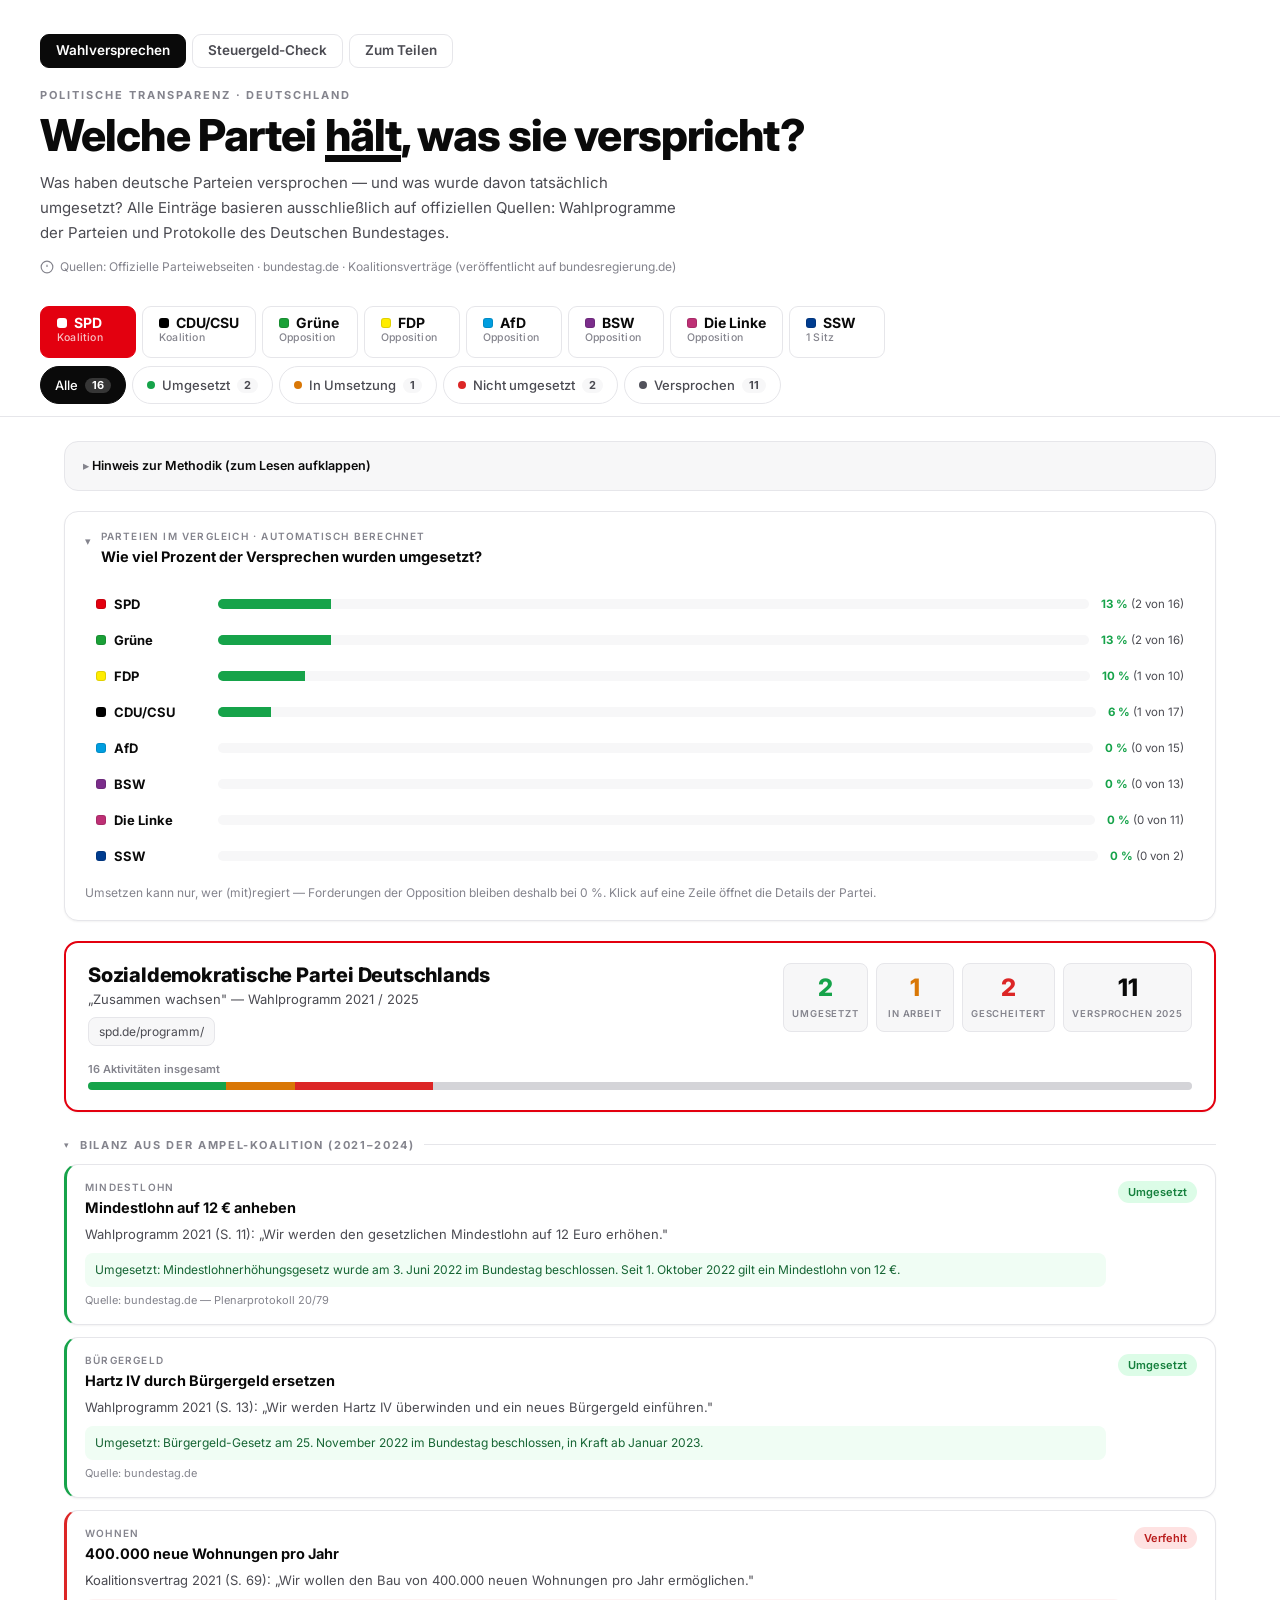
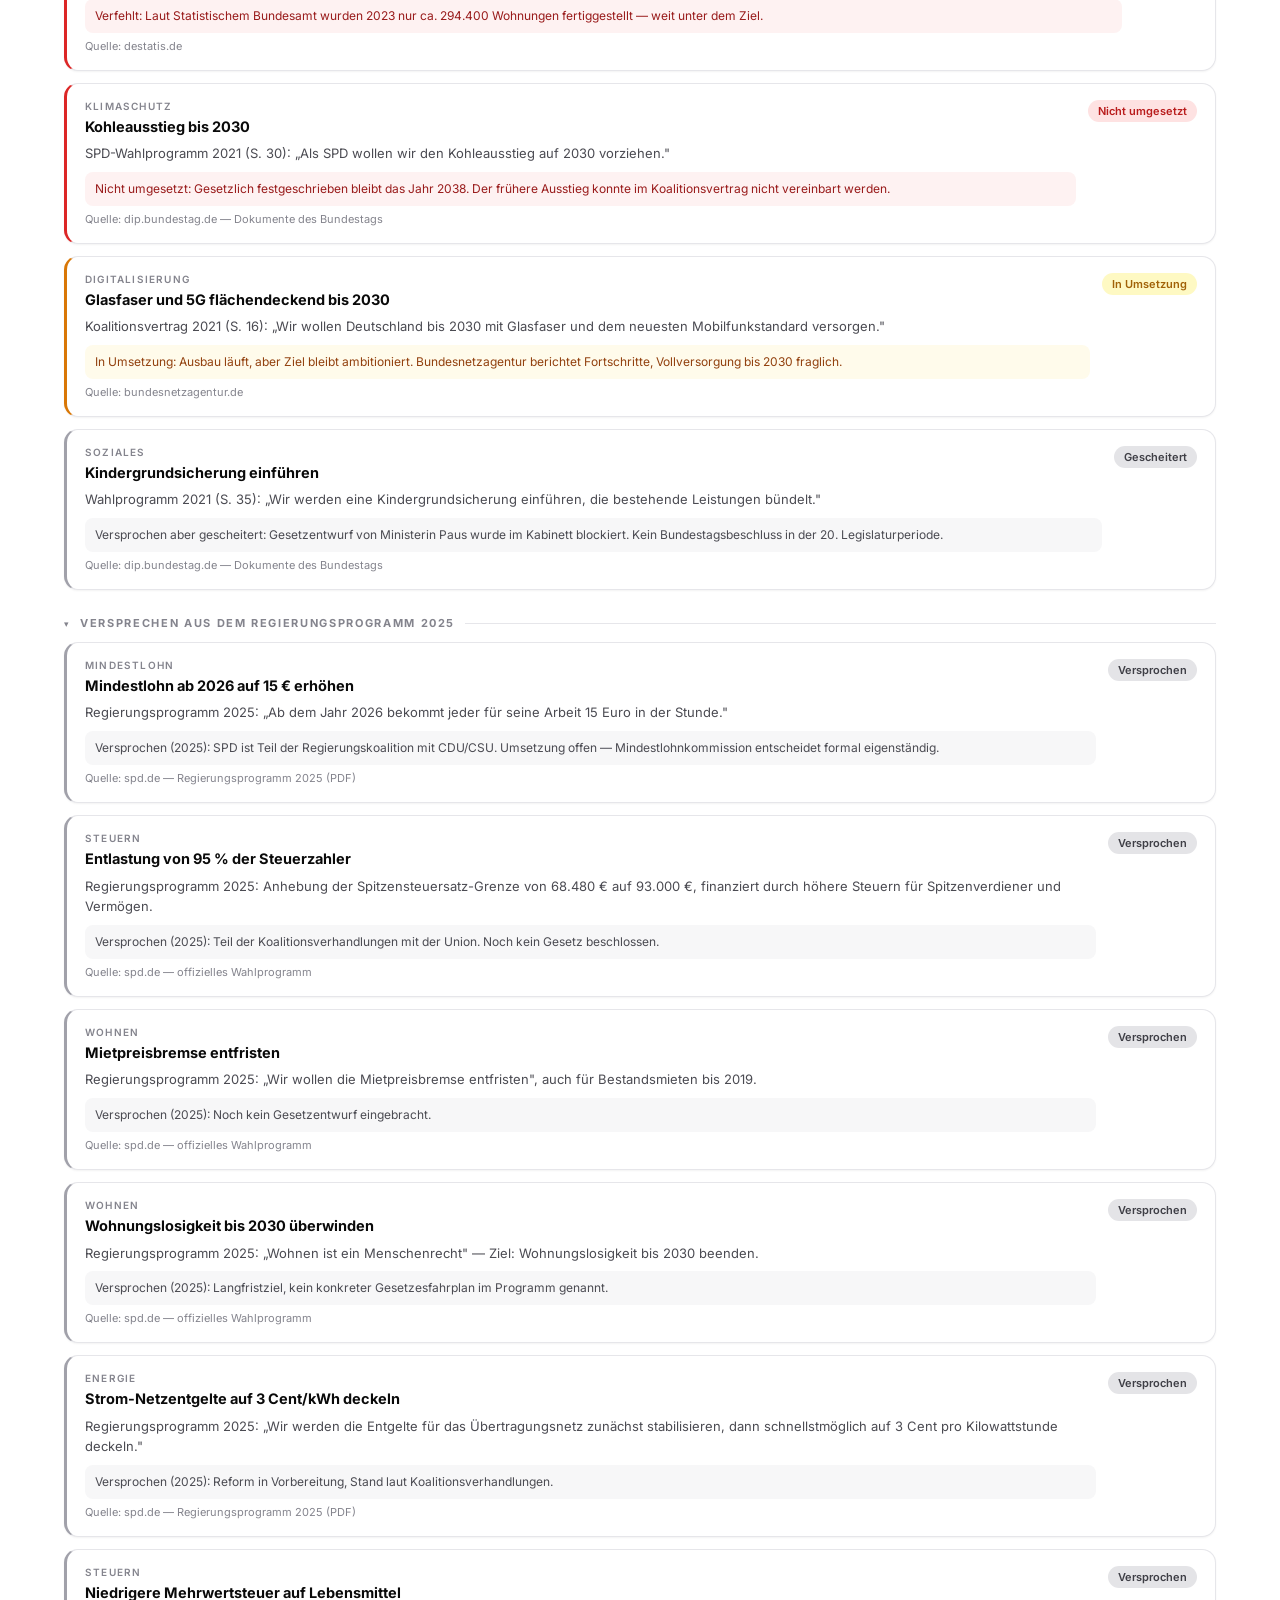
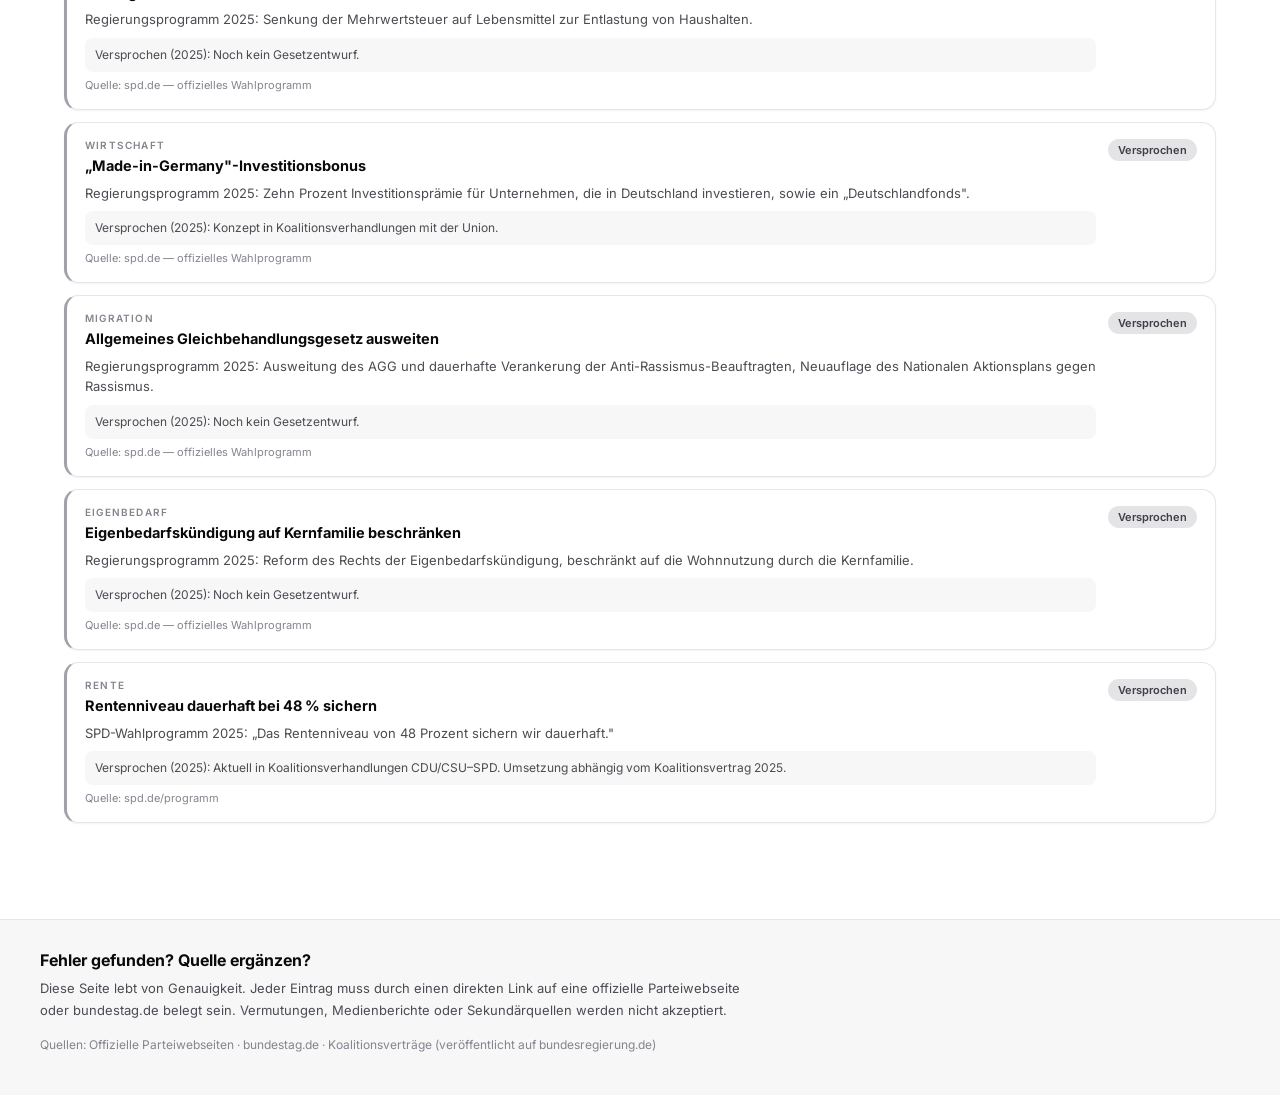
==== commit a497b9ad: "Vergleichsblock und Abschnitts-Überschriften einklappbar machen Co-Authored-By: Claude Sonnet 5 <nor" ====
--- a/index.html
+++ b/index.html
@@ -1766,16 +1766,22 @@
     });
     data.sort((a, b) => (b.pct - a.pct) || (b.done - a.done));
     box.innerHTML =
-      '<div class="promise-topic">Parteien im Vergleich · automatisch berechnet</div>' +
-      '<div class="promise-title">Wie viel Prozent der Versprechen wurden umgesetzt?</div>' +
-      '<div class="compare-rows">' + data.map(d =>
-        '<button class="compare-row" data-party="' + d.id + '" title="Zu ' + d.name + ' springen">' +
-          '<span class="cr-name"><span class="dot" style="background:' + d.color + '"></span>' + d.name + '</span>' +
-          '<span class="cr-bar"><span style="width:' + d.pct + '%;background:var(--st-done)"></span></span>' +
-          '<span class="cr-nums"><b class="n-done">' + d.pct + ' %</b> (' + d.done + ' von ' + d.all + ')</span>' +
-        '</button>'
-      ).join('') + '</div>' +
-      '<p class="compare-note">Umsetzen kann nur, wer (mit)regiert — Forderungen der Opposition bleiben deshalb bei 0 %. Klick auf eine Zeile öffnet die Details der Partei.</p>';
+      '<details class="compare-details" open>' +
+        '<summary>' +
+          '<div>' +
+            '<div class="promise-topic">Parteien im Vergleich · automatisch berechnet</div>' +
+            '<div class="promise-title">Wie viel Prozent der Versprechen wurden umgesetzt?</div>' +
+          '</div>' +
+        '</summary>' +
+        '<div class="compare-rows">' + data.map(d =>
+          '<button class="compare-row" data-party="' + d.id + '" title="Zu ' + d.name + ' springen">' +
+            '<span class="cr-name"><span class="dot" style="background:' + d.color + '"></span>' + d.name + '</span>' +
+            '<span class="cr-bar"><span style="width:' + d.pct + '%;background:var(--st-done)"></span></span>' +
+            '<span class="cr-nums"><b class="n-done">' + d.pct + ' %</b> (' + d.done + ' von ' + d.all + ')</span>' +
+          '</button>'
+        ).join('') + '</div>' +
+        '<p class="compare-note">Umsetzen kann nur, wer (mit)regiert — Forderungen der Opposition bleiben deshalb bei 0 %. Klick auf eine Zeile öffnet die Details der Partei.</p>' +
+      '</details>';
     box.addEventListener('click', e => {
       const row = e.target.closest('[data-party]');
       if (row) showParty(row.dataset.party, true);
@@ -1884,6 +1890,17 @@
 
   window.addEventListener('hashchange', () => showParty(location.hash.slice(1) || 'spd', false));
 
+  // Klick auf eine Abschnitts-Überschrift ("Bilanz aus der Ampel-Koalition" etc.)
+  // klappt die darunterliegenden Karten ein/aus.
+  contentArea.querySelectorAll('.section-title').forEach(title => {
+    const grid = title.nextElementSibling;
+    if (!grid || !grid.classList.contains('cards-grid')) return;
+    title.addEventListener('click', () => {
+      title.classList.toggle('grid-collapsed');
+      grid.classList.toggle('grid-collapsed');
+    });
+  });
+
   initStats();
   showParty(location.hash.slice(1) || 'spd', false);
 })();
--- a/style.css
+++ b/style.css
@@ -229,12 +229,16 @@
     display: flex;
     align-items: center;
     gap: 10px;
-  }
+    cursor: pointer;
+    user-select: none;
+  }
+  .section-title::before { content: '▾'; font-size: 9px; color: var(--ink-3); flex-shrink: 0; }
+  .section-title.grid-collapsed::before { content: '▸'; }
   .section-title::after { content: ''; flex: 1; height: 1px; background: var(--line); }
   .section-title.hidden { display: none; }
 
   .cards-grid { display: grid; grid-template-columns: 1fr; gap: 12px; margin-bottom: 8px; }
-  .cards-grid.hidden { display: none; }
+  .cards-grid.hidden, .cards-grid.grid-collapsed { display: none; }
   @media (min-width: 1024px) {
     .cards-grid { grid-template-columns: 1fr; }
   }
@@ -459,6 +463,11 @@
     box-shadow: var(--shadow);
   }
   .compare-card:empty { display: none; }
+  .compare-details > summary { cursor: pointer; list-style: none; display: flex; align-items: flex-start; gap: 10px; }
+  .compare-details > summary::-webkit-details-marker { display: none; }
+  .compare-details > summary::before { content: '▾'; color: var(--ink-3); font-size: 11px; margin-top: 4px; flex-shrink: 0; }
+  .compare-details:not([open]) > summary::before { content: '▸'; }
+  .compare-details > .compare-rows { margin-top: 14px; }
   .compare-tiles { display: grid; grid-template-columns: repeat(3, 1fr); gap: 8px; margin: 14px 0; }
   .compare-tile {
     background: var(--tile);
@@ -530,28 +539,15 @@
     flex-wrap: wrap;
     gap: 10px;
   }
-  .format-toggle { display: inline-flex; gap: 4px; background: var(--tile); border: 1px solid var(--line); border-radius: 999px; padding: 4px; }
-  .format-btn {
-    border: none;
-    background: transparent;
-    padding: 8px 16px;
-    border-radius: 999px;
-    font-family: 'Inter', sans-serif;
-    font-weight: 700;
-    font-size: 13px;
-    color: var(--ink-2);
-    cursor: pointer;
-    transition: background 0.15s, color 0.15s;
-  }
-  .format-btn.active { background: var(--ink); color: #FFFFFF; }
+  .format-label { font-size: 13px; font-weight: 700; color: var(--ink); background: var(--tile); border: 1px solid var(--line); border-radius: 999px; padding: 8px 16px; }
   .share-hint { font-size: 12px; color: var(--ink-3); }
 
-  .share-grid { display: grid; grid-template-columns: repeat(auto-fill, minmax(190px, 1fr)); gap: 14px; margin-bottom: 30px; }
+  .share-grid { display: grid; grid-template-columns: repeat(auto-fill, minmax(230px, 1fr)); gap: 18px; margin-bottom: 30px; }
   .share-card-wrap {
-    --ar: 1;
+    --ar: 0.5625;
     aspect-ratio: var(--ar);
     cursor: pointer;
-    border-radius: 18px;
+    border-radius: 22px;
     overflow: hidden;
     border: 1px solid var(--line);
     box-shadow: var(--shadow);
@@ -560,107 +556,117 @@
     padding: 0;
   }
   .share-card-wrap:hover { box-shadow: var(--shadow-hover); transform: translateY(-2px); }
-  body.fmt-post .share-card-wrap { --ar: 1; }
-  body.fmt-story .share-card-wrap { --ar: 0.5625; }
 
   .share-card {
     --accent: var(--st-promised);
     width: 100%;
     height: 100%;
     background:
-      radial-gradient(120% 90% at 10% 0%, color-mix(in srgb, var(--accent) 34%, #0a0a0a) 0%, #08080a 58%),
-      linear-gradient(165deg, #18181b, #000000);
+      radial-gradient(130% 85% at 12% 0%, color-mix(in srgb, var(--accent) 40%, #0a0a0a) 0%, transparent 62%),
+      radial-gradient(120% 90% at 100% 100%, color-mix(in srgb, var(--accent) 24%, #0a0a0a) 0%, transparent 60%),
+      linear-gradient(165deg, #1c1c1f, #050505);
     color: #FFFFFF;
     padding: 8% 8%;
     display: flex;
     flex-direction: column;
     gap: 3%;
     position: relative;
+    z-index: 0;
     container-type: size;
     overflow: hidden;
   }
+  .share-icon-wrap {
+    position: absolute;
+    z-index: -1;
+    inset: auto -16cqmin -12cqmin auto;
+    width: 82cqmin;
+    height: 82cqmin;
+    color: var(--accent);
+    opacity: 0.2;
+    pointer-events: none;
+  }
+  .share-icon-svg { width: 100%; height: 100%; display: block; }
   .share-card::before {
     content: '';
     position: absolute;
     top: 0; left: 0; right: 0;
-    height: 5px;
+    height: 7px;
     background: var(--accent);
   }
   .share-brand {
-    font-size: clamp(8px, 2.3cqmin, 15px);
+    font-size: clamp(9px, 2.5cqmin, 16px);
     font-weight: 800;
     letter-spacing: 0.14em;
     text-transform: uppercase;
-    color: rgba(255,255,255,0.5);
-    display: flex;
-    align-items: center;
-    gap: 5px;
+    color: rgba(255,255,255,0.55);
+    display: flex;
+    align-items: center;
+    gap: 6px;
   }
   .share-kicker {
-    font-size: clamp(9px, 2.8cqmin, 17px);
+    font-size: clamp(10px, 3cqmin, 18px);
     text-transform: uppercase;
     letter-spacing: 0.13em;
     font-weight: 700;
-    color: rgba(255,255,255,0.55);
-    display: flex;
-    align-items: center;
-    gap: 7px;
-  }
-  .share-kicker .dot { width: 9px; height: 9px; border-radius: 3px; background: var(--accent); flex-shrink: 0; }
+    color: rgba(255,255,255,0.6);
+    display: flex;
+    align-items: center;
+    gap: 8px;
+  }
+  .share-kicker .dot { width: 11px; height: 11px; border-radius: 3px; background: var(--accent); flex-shrink: 0; }
   .share-headline {
-    font-size: clamp(14px, 6.6cqmin, 42px);
+    font-size: clamp(16px, 7.4cqmin, 48px);
     font-weight: 800;
     line-height: 1.14;
     letter-spacing: -0.01em;
     display: -webkit-box;
     -webkit-box-orient: vertical;
-    -webkit-line-clamp: 2;
+    -webkit-line-clamp: 3;
     overflow: hidden;
   }
   .share-body { font-size: clamp(10.5px, 3cqmin, 18px); line-height: 1.5; color: rgba(255,255,255,0.82); }
 
   /* "Versprochen" vs. "Ergebnis" — mehr Kontext, Vorher/Nachher-Format */
-  .share-quotes { flex: 1; display: flex; flex-direction: column; justify-content: center; gap: clamp(7px, 2.4cqmin, 20px); min-height: 0; }
-  .share-qblock { border-left: 3px solid rgba(255,255,255,0.2); padding-left: clamp(8px, 2.4cqmin, 16px); }
+  .share-quotes { flex: 1; display: flex; flex-direction: column; justify-content: center; gap: clamp(9px, 2.8cqmin, 22px); min-height: 0; }
+  .share-qblock { border-left: 4px solid rgba(255,255,255,0.2); padding-left: clamp(9px, 2.6cqmin, 18px); }
   .share-qblock.result { border-left-color: var(--accent); }
   .share-qlabel {
-    font-size: clamp(7.5px, 2.1cqmin, 13px);
+    font-size: clamp(8px, 2.3cqmin, 14px);
     font-weight: 800;
     letter-spacing: 0.12em;
     text-transform: uppercase;
     color: rgba(255,255,255,0.45);
-    margin-bottom: 2px;
+    margin-bottom: 3px;
   }
   .share-qblock.result .share-qlabel { color: var(--accent); }
   .share-qtext {
-    font-size: clamp(10px, 2.9cqmin, 20px);
-    line-height: 1.42;
+    font-size: clamp(11px, 3.2cqmin, 22px);
+    line-height: 1.45;
     color: rgba(255,255,255,0.92);
     display: -webkit-box;
     -webkit-box-orient: vertical;
-    -webkit-line-clamp: 2;
+    -webkit-line-clamp: 4;
     overflow: hidden;
   }
 
-  /* Zusatz-Elemente (Marke, "Versprochen"-Block, Hashtags) brauchen mehr
-     Platz als eine kleine quadratische Post-Kachel bietet — dort zählt nur
-     das Nötigste (Titel + Ergebnis + Badge). Ab Story-Kachel-Höhe bzw. im
-     Vollbild-Modal ist genug Raum für den vollen Vorher/Nachher-Aufbau. */
+  /* Marke, "Versprochen"-Block und Hashtags brauchen etwas Mindesthöhe —
+     im hochformatigen Story-Format (9:16) steht die auch in der Grid-Vorschau
+     praktisch immer zur Verfügung, volle Sicherheit gibt das Vollbild-Modal. */
   .share-brand, .share-hashtags, .share-qblock.top { display: none; }
-  @container (min-height: 260px) {
+  @container (min-height: 200px) {
     .share-brand { display: flex; }
     .share-hashtags { display: block; }
   }
-  @container (min-height: 300px) {
+  @container (min-height: 230px) {
     .share-qblock.top { display: block; }
   }
 
   .share-badge {
     align-self: flex-start;
     display: inline-flex;
-    padding: 5px 12px;
+    padding: 7px 16px;
     border-radius: 999px;
-    font-size: clamp(9px, 2.5cqmin, 17px);
+    font-size: clamp(10px, 2.8cqmin, 18px);
     font-weight: 700;
     background: var(--accent);
     color: #0A0A0A;
@@ -678,25 +684,25 @@
     padding-top: 9px;
   }
   .share-hashtags {
-    font-size: clamp(7.5px, 2cqmin, 13px);
-    color: rgba(255,255,255,0.38);
+    font-size: clamp(8px, 2.2cqmin, 14px);
+    color: rgba(255,255,255,0.4);
     font-weight: 600;
     letter-spacing: 0.01em;
   }
 
   /* Ranking- und Haushalts-Karte: Zeilenlisten statt Fließtext */
-  .share-list { flex: 1; display: flex; flex-direction: column; justify-content: center; gap: clamp(3px, 1.6cqmin, 14px); }
-  .share-row { display: grid; grid-template-columns: auto 1fr auto; align-items: center; gap: clamp(6px, 2cqmin, 16px); }
-  .sr-name { font-size: clamp(10px, 3.2cqmin, 19px); font-weight: 800; display: flex; align-items: center; gap: 6px; min-width: 0; }
+  .share-list { flex: 1; display: flex; flex-direction: column; justify-content: center; gap: clamp(4px, 1.8cqmin, 16px); }
+  .share-row { display: grid; grid-template-columns: auto 1fr auto; align-items: center; gap: clamp(7px, 2.2cqmin, 18px); }
+  .sr-name { font-size: clamp(11px, 3.6cqmin, 21px); font-weight: 800; display: flex; align-items: center; gap: 7px; min-width: 0; }
   .sr-name-text { white-space: nowrap; overflow: hidden; text-overflow: ellipsis; min-width: 0; }
-  .sr-dot { width: 9px; height: 9px; border-radius: 3px; flex-shrink: 0; }
-  .sr-bar { height: clamp(5px, 1.6cqmin, 13px); border-radius: 999px; background: rgba(255,255,255,0.12); overflow: hidden; }
-  .sr-bar span { display: block; height: 100%; background: #34D399; }
-  .sr-num { font-size: clamp(10px, 3cqmin, 19px); font-weight: 800; text-align: right; white-space: nowrap; }
+  .sr-dot { width: 11px; height: 11px; border-radius: 3px; flex-shrink: 0; }
+  .sr-bar { height: clamp(6px, 1.9cqmin, 15px); border-radius: 999px; background: rgba(255,255,255,0.12); overflow: hidden; }
+  .sr-bar span { display: block; height: 100%; background: linear-gradient(90deg, #34D399, #6EE7B7); }
+  .sr-num { font-size: clamp(11px, 3.3cqmin, 21px); font-weight: 800; text-align: right; white-space: nowrap; }
   .share-row.two-col { grid-template-columns: 1fr auto; }
   /* Kleine Kachel: nur Top-4 zeigen, volle Liste erst ab genug Höhe (Story-Kachel, Vollbild-Modal) */
   .share-list .share-row:nth-child(n+5) { display: none; }
-  @container (min-height: 300px) {
+  @container (min-height: 230px) {
     .share-list .share-row:nth-child(n+5) { display: grid; }
   }
 
@@ -726,18 +732,16 @@
     line-height: 1;
   }
   .share-modal-stage {
-    --ar: 1;
+    --ar: 0.5625;
     width: min(calc(100vw - 32px), calc((100vh - 32px) * var(--ar)));
     height: min(calc(100vh - 32px), calc((100vw - 32px) / var(--ar)));
     border-radius: 22px;
     overflow: hidden;
     box-shadow: 0 20px 60px rgba(0,0,0,0.5);
   }
-  body.fmt-post .share-modal-stage { --ar: 1; }
-  body.fmt-story .share-modal-stage { --ar: 0.5625; }
 
   @media (max-width: 768px) {
-    .share-grid { grid-template-columns: repeat(auto-fill, minmax(150px, 1fr)); gap: 10px; }
+    .share-grid { grid-template-columns: repeat(auto-fill, minmax(165px, 1fr)); gap: 12px; }
   }
 
   /* Methodik-Hinweis einklappbar */
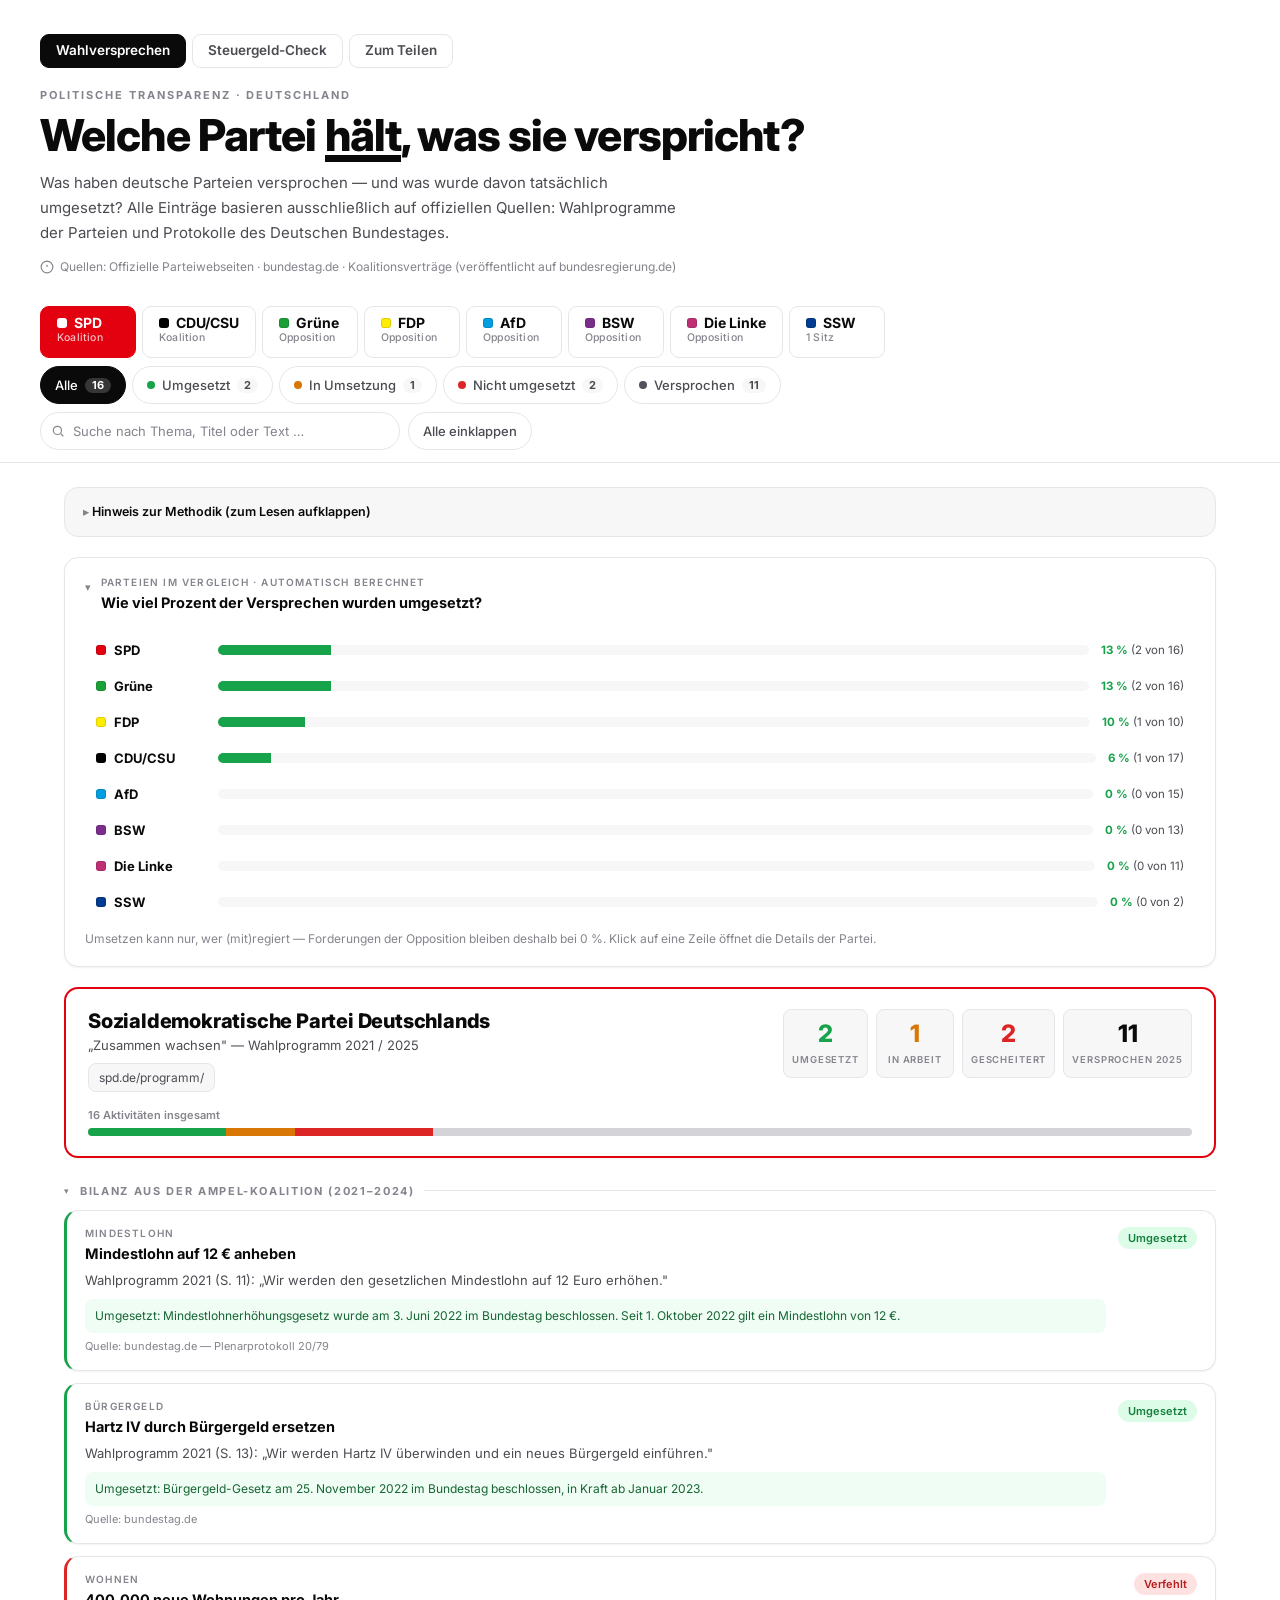
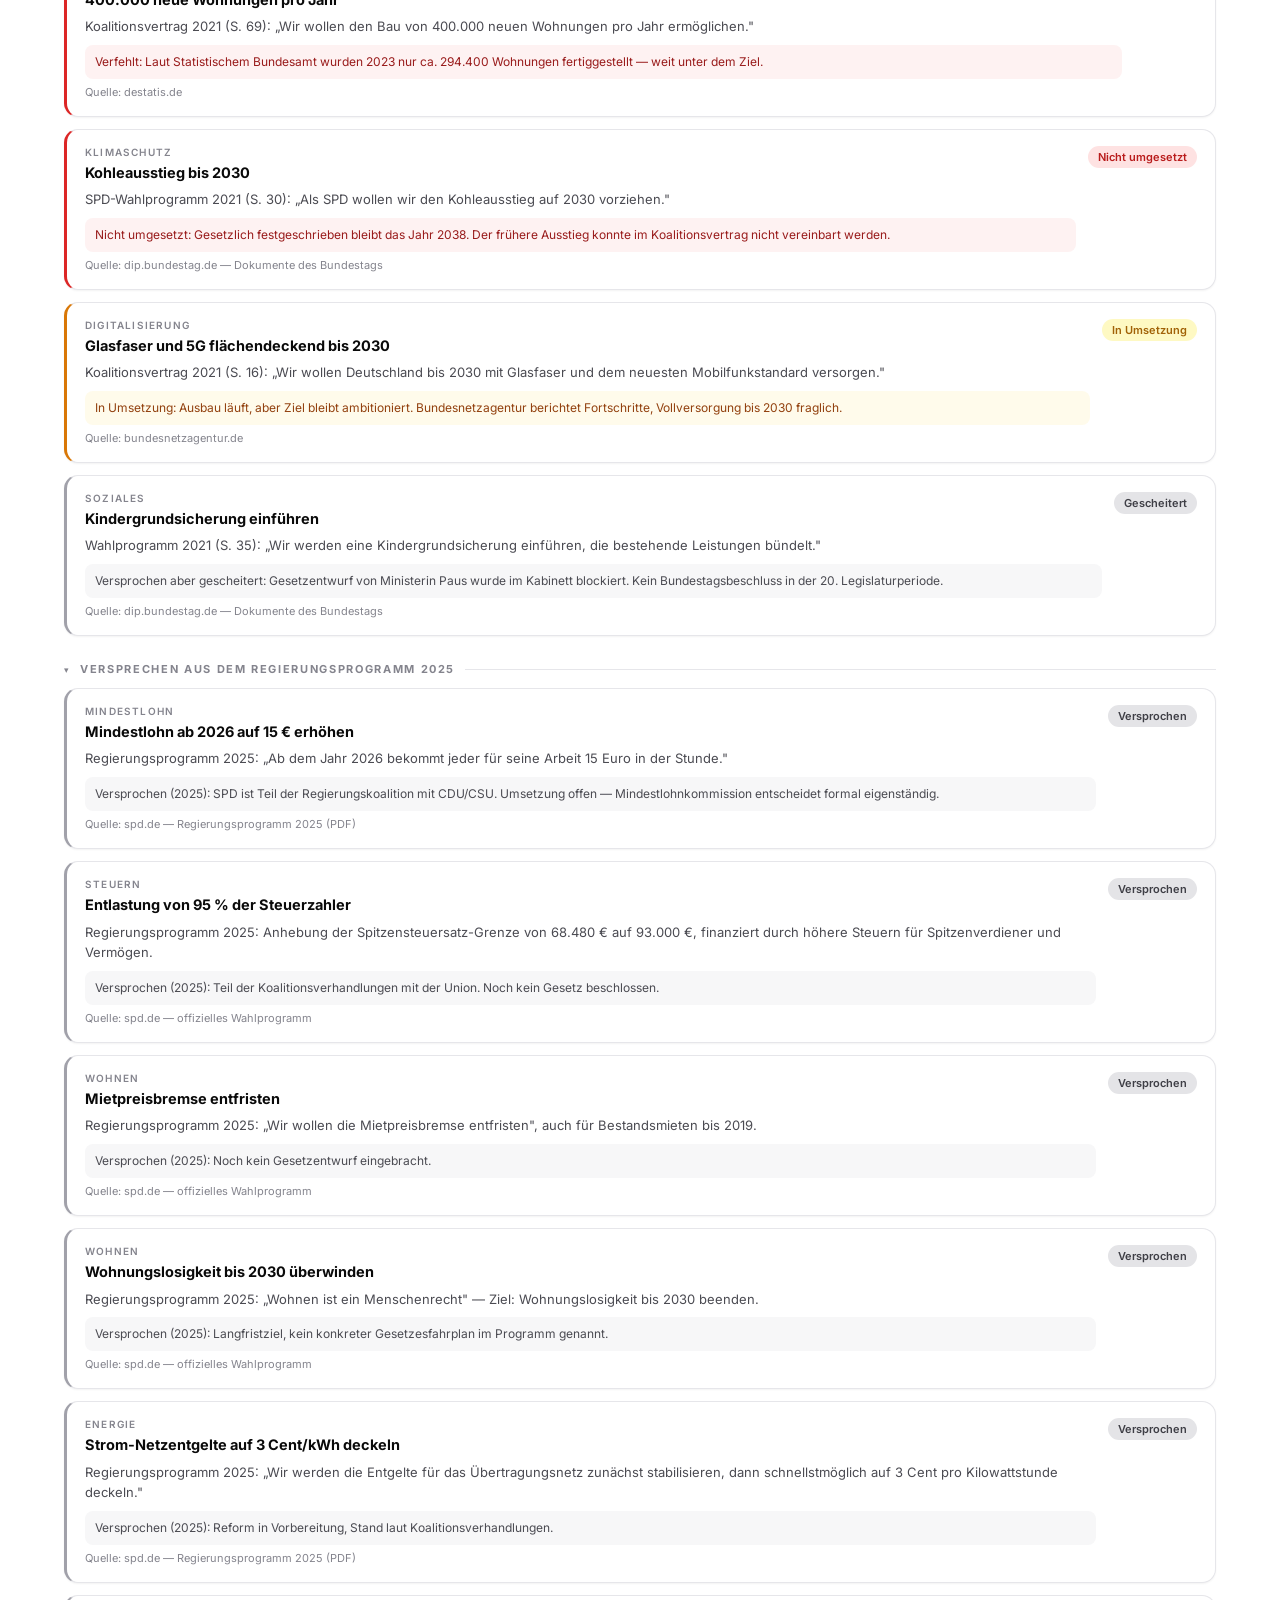
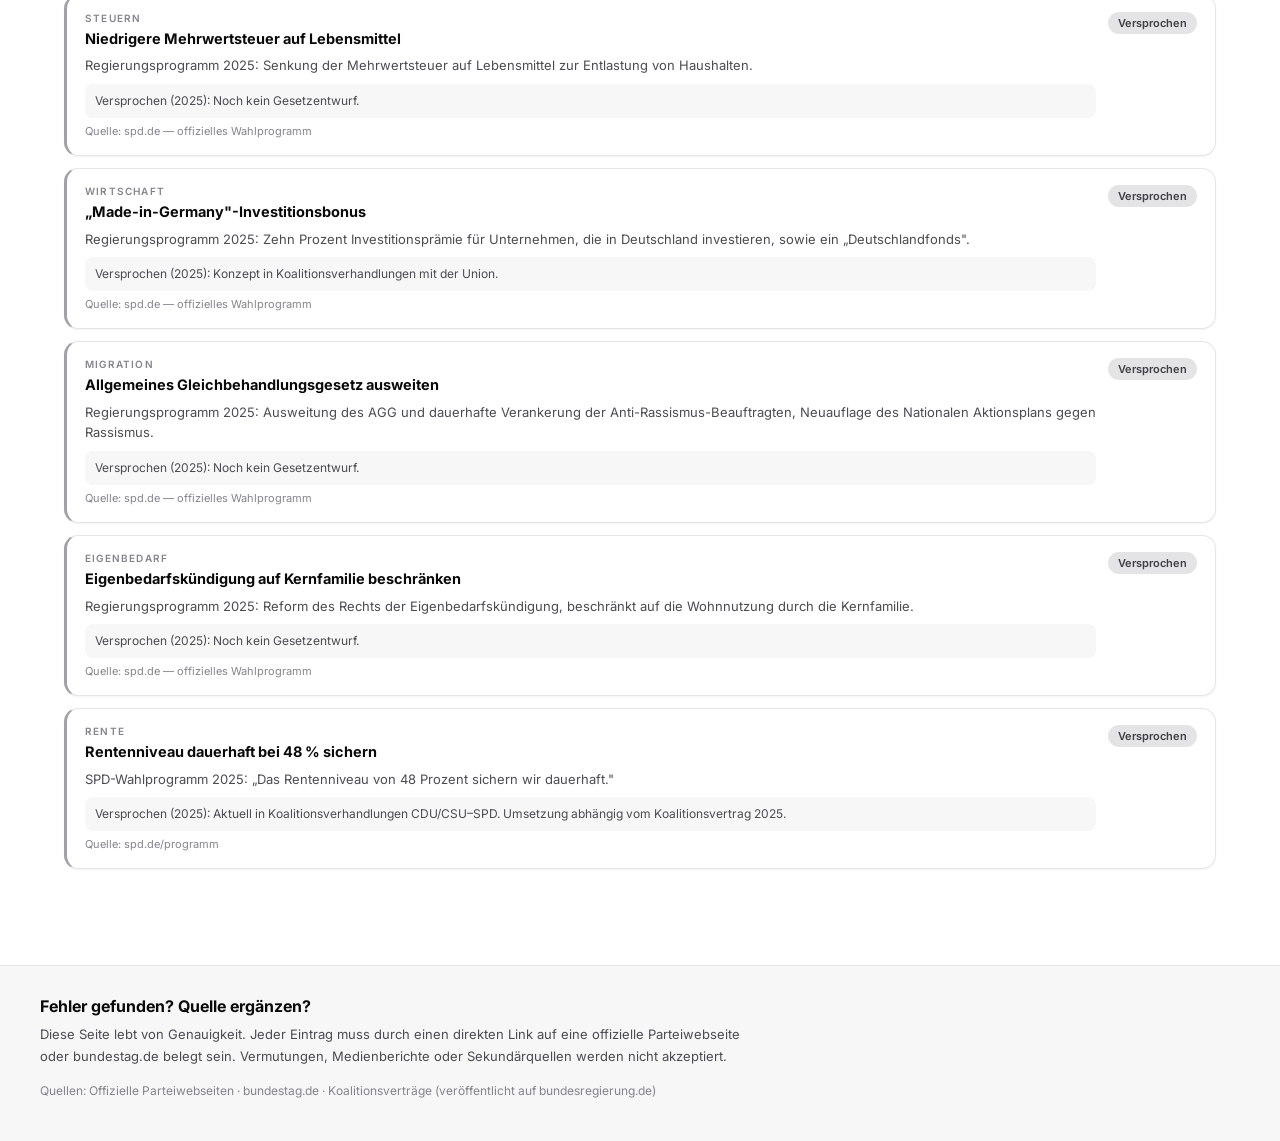
==== commit 6e3093c3: "Einklapp-Funktion tastaturbedienbar machen, Volltextsuche + Alle-einklappen-Schalter ergänzen Co-Aut" ====
--- a/index.html
+++ b/index.html
@@ -78,6 +78,13 @@
       <button class="filter-chip" data-filter="failed" aria-pressed="false"><span class="chip-dot failed"></span>Nicht umgesetzt <span class="chip-count">0</span></button>
       <button class="filter-chip" data-filter="promised" aria-pressed="false"><span class="chip-dot promised"></span>Versprochen <span class="chip-count">0</span></button>
     </div>
+    <div class="tools-row">
+      <div class="search-bar">
+        <svg class="search-icon" width="14" height="14" viewBox="0 0 24 24" fill="none" stroke="currentColor" stroke-width="2" aria-hidden="true"><circle cx="11" cy="11" r="7"/><line x1="21" y1="21" x2="16.65" y2="16.65"/></svg>
+        <input type="search" id="cardSearch" class="search-input" placeholder="Suche nach Thema, Titel oder Text …" aria-label="Versprechen durchsuchen">
+      </div>
+      <button type="button" id="collapseAllBtn" class="tool-btn">Alle einklappen</button>
+    </div>
   </div>
 </div>
 
@@ -1665,8 +1672,10 @@
   const nav = document.querySelector('.party-nav');
   const filterBar = document.querySelector('.filter-bar');
   const contentArea = document.querySelector('.content-area');
+  const searchInput = document.getElementById('cardSearch');
   let currentFilter = 'all';
   let currentParty = 'spd';
+  let searchQuery = '';
 
   const smooth = () => window.matchMedia('(prefers-reduced-motion: reduce)').matches ? 'auto' : 'smooth';
 
@@ -1802,7 +1811,9 @@
     if (!panel) return;
     let visible = 0;
     panel.querySelectorAll('.promise-card').forEach(card => {
-      const show = currentFilter === 'all' || card.dataset.status === currentFilter;
+      const statusOk = currentFilter === 'all' || card.dataset.status === currentFilter;
+      const searchOk = !searchQuery || card.textContent.toLowerCase().includes(searchQuery);
+      const show = statusOk && searchOk;
       card.classList.toggle('hidden', !show);
       if (show) visible++;
     });
@@ -1816,9 +1827,9 @@
     if (!empty) {
       empty = document.createElement('div');
       empty.className = 'empty-state hidden';
-      empty.textContent = 'Keine Einträge mit diesem Status.';
       panel.appendChild(empty);
     }
+    empty.textContent = searchQuery ? 'Keine Treffer für „' + searchInput.value.trim() + '“.' : 'Keine Einträge mit diesem Status.';
     empty.classList.toggle('hidden', visible !== 0);
   }
 
@@ -1850,6 +1861,7 @@
     }
     updateChipCounts();
     applyFilter();
+    updateCollapseAllBtn();
   }
 
   function setFilter(filter) {
@@ -1890,16 +1902,55 @@
 
   window.addEventListener('hashchange', () => showParty(location.hash.slice(1) || 'spd', false));
 
-  // Klick auf eine Abschnitts-Überschrift ("Bilanz aus der Ampel-Koalition" etc.)
-  // klappt die darunterliegenden Karten ein/aus.
-  contentArea.querySelectorAll('.section-title').forEach(title => {
+  if (searchInput) {
+    searchInput.addEventListener('input', () => {
+      searchQuery = searchInput.value.trim().toLowerCase();
+      applyFilter();
+    });
+  }
+
+  // Abschnitts-Überschriften ("Bilanz aus der Ampel-Koalition" etc.) sind per Klick
+  // oder Tastatur (Enter/Leertaste) einklappbar; "Alle einklappen" wirkt auf die
+  // gerade aktive Partei.
+  function sectionPairs(scope) {
+    return [...scope.querySelectorAll('.section-title')].filter(t => t.nextElementSibling && t.nextElementSibling.classList.contains('cards-grid'));
+  }
+  function setSectionCollapsed(title, collapsed) {
     const grid = title.nextElementSibling;
-    if (!grid || !grid.classList.contains('cards-grid')) return;
-    title.addEventListener('click', () => {
-      title.classList.toggle('grid-collapsed');
-      grid.classList.toggle('grid-collapsed');
+    title.classList.toggle('grid-collapsed', collapsed);
+    grid.classList.toggle('grid-collapsed', collapsed);
+    title.setAttribute('aria-expanded', String(!collapsed));
+  }
+  const collapseAllBtn = document.getElementById('collapseAllBtn');
+  function updateCollapseAllBtn() {
+    const panel = document.querySelector('.party-panel.active');
+    if (!panel || !collapseAllBtn) return;
+    const pairs = sectionPairs(panel);
+    const allCollapsed = pairs.length > 0 && pairs.every(t => t.classList.contains('grid-collapsed'));
+    collapseAllBtn.textContent = allCollapsed ? 'Alle ausklappen' : 'Alle einklappen';
+  }
+  sectionPairs(contentArea).forEach(title => {
+    title.setAttribute('role', 'button');
+    title.setAttribute('tabindex', '0');
+    title.setAttribute('aria-expanded', 'true');
+    const toggle = () => { setSectionCollapsed(title, !title.classList.contains('grid-collapsed')); updateCollapseAllBtn(); };
+    title.addEventListener('click', toggle);
+    title.addEventListener('keydown', e => {
+      if (e.key !== 'Enter' && e.key !== ' ') return;
+      e.preventDefault();
+      toggle();
     });
   });
+  if (collapseAllBtn) {
+    collapseAllBtn.addEventListener('click', () => {
+      const panel = document.querySelector('.party-panel.active');
+      if (!panel) return;
+      const pairs = sectionPairs(panel);
+      const allCollapsed = pairs.length > 0 && pairs.every(t => t.classList.contains('grid-collapsed'));
+      pairs.forEach(t => setSectionCollapsed(t, !allCollapsed));
+      updateCollapseAllBtn();
+    });
+  }
 
   initStats();
   showParty(location.hash.slice(1) || 'spd', false);
--- a/style.css
+++ b/style.css
@@ -141,6 +141,41 @@
   .chip-count { font-weight: 700; font-size: 11px; background: var(--tile); color: var(--ink-2); border-radius: 999px; padding: 2px 7px; }
   .filter-chip.active .chip-count { background: rgba(255,255,255,0.18); color: #FFFFFF; }
 
+  /* SUCHE + "ALLE EINKLAPPEN" */
+  .tools-row { display: flex; align-items: center; gap: 8px; flex-wrap: wrap; }
+  .search-bar { position: relative; flex: 1 1 220px; min-width: 160px; max-width: 360px; }
+  .search-icon { position: absolute; left: 11px; top: 50%; transform: translateY(-50%); color: var(--ink-3); pointer-events: none; }
+  .search-input {
+    width: 100%;
+    padding: 8px 12px 8px 32px;
+    min-height: 38px;
+    border: 1.5px solid var(--line);
+    border-radius: 999px;
+    background: var(--bg);
+    color: var(--ink);
+    font-family: 'Inter', sans-serif;
+    font-size: 13px;
+    transition: border-color 0.15s;
+  }
+  .search-input::placeholder { color: var(--ink-3); }
+  .search-input:focus { outline: none; border-color: var(--ink); }
+  .search-input::-webkit-search-cancel-button { cursor: pointer; }
+  .tool-btn {
+    flex-shrink: 0;
+    padding: 8px 14px;
+    min-height: 38px;
+    border-radius: 999px;
+    border: 1.5px solid var(--line);
+    background: var(--bg);
+    color: var(--ink-2);
+    font-family: 'Inter', sans-serif;
+    font-weight: 500;
+    font-size: 13px;
+    cursor: pointer;
+    transition: background 0.15s, border-color 0.15s, color 0.15s;
+  }
+  .tool-btn:hover { border-color: var(--ink); color: var(--ink); }
+
   /* MAIN LAYOUT */
   .main { max-width: 1200px; margin: 0 auto; padding: 24px 24px 56px; }
   .content-area { min-width: 0; scroll-margin-top: 130px; }
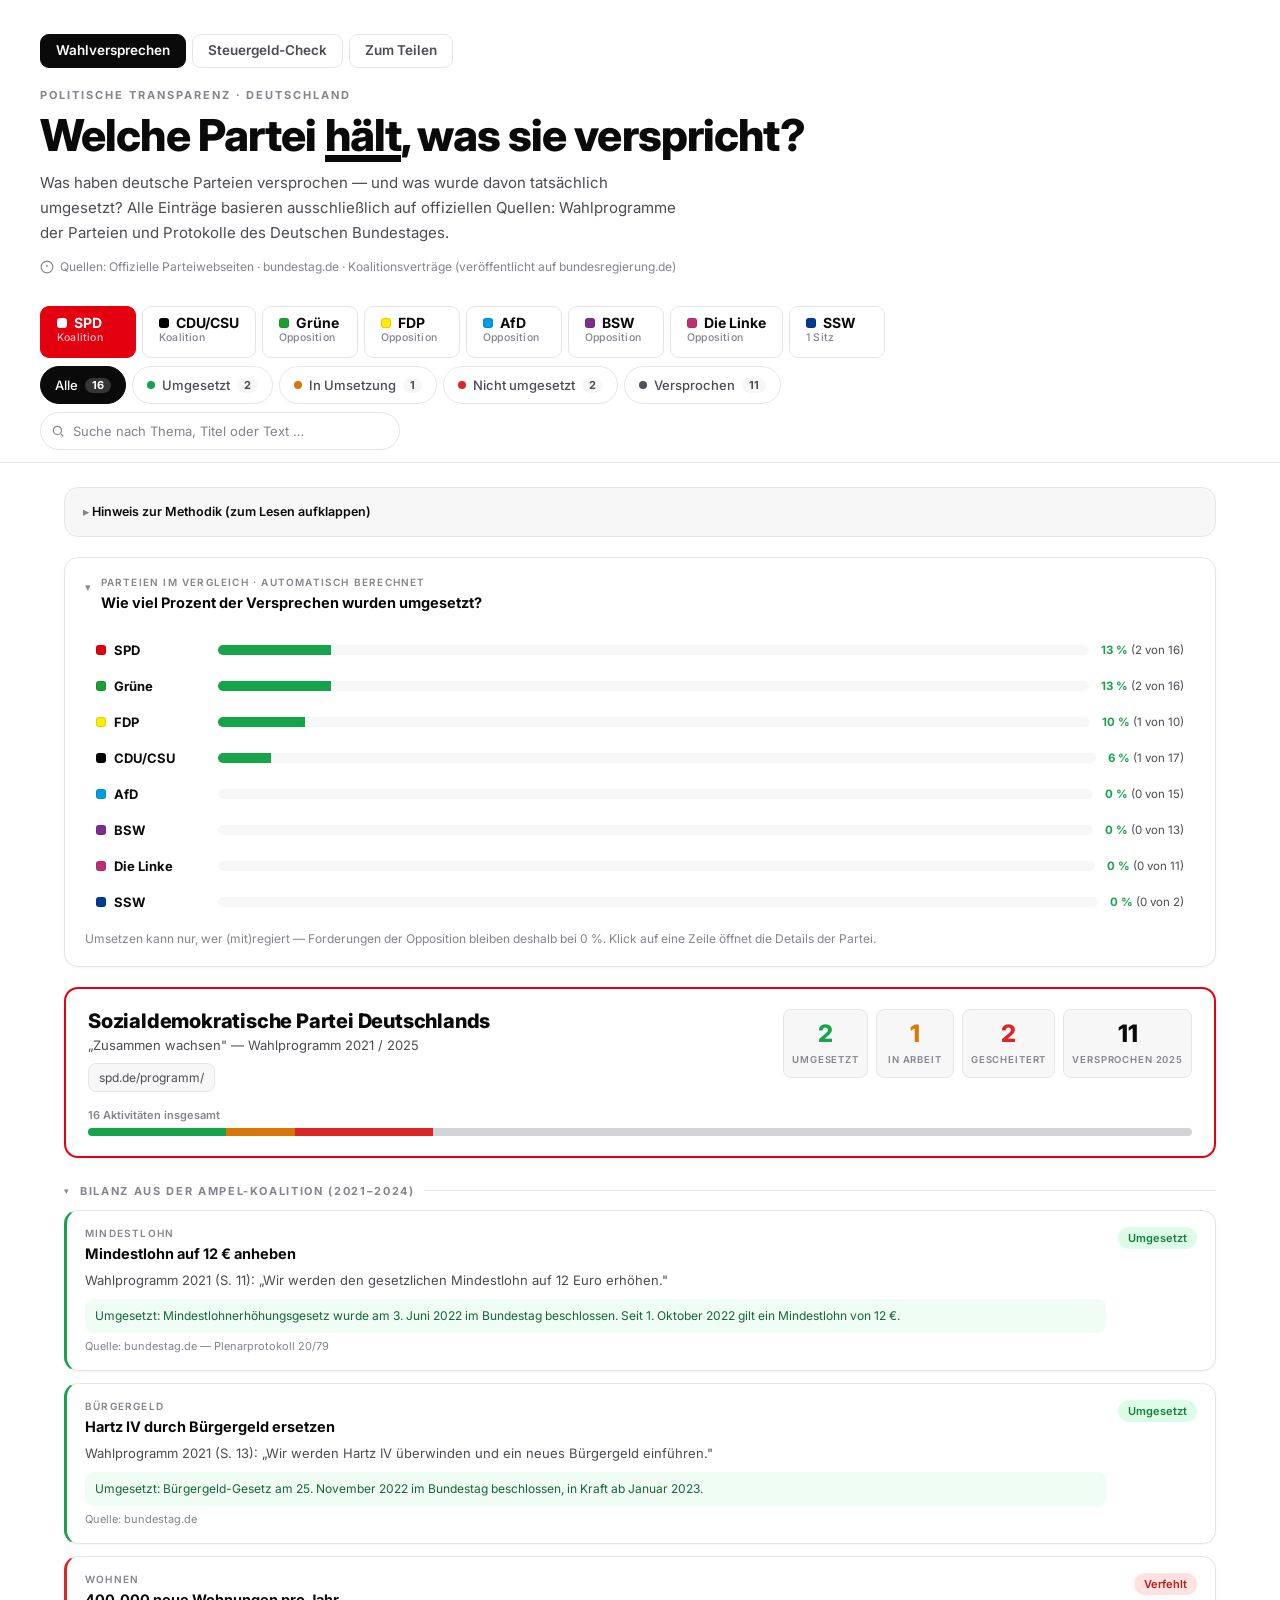
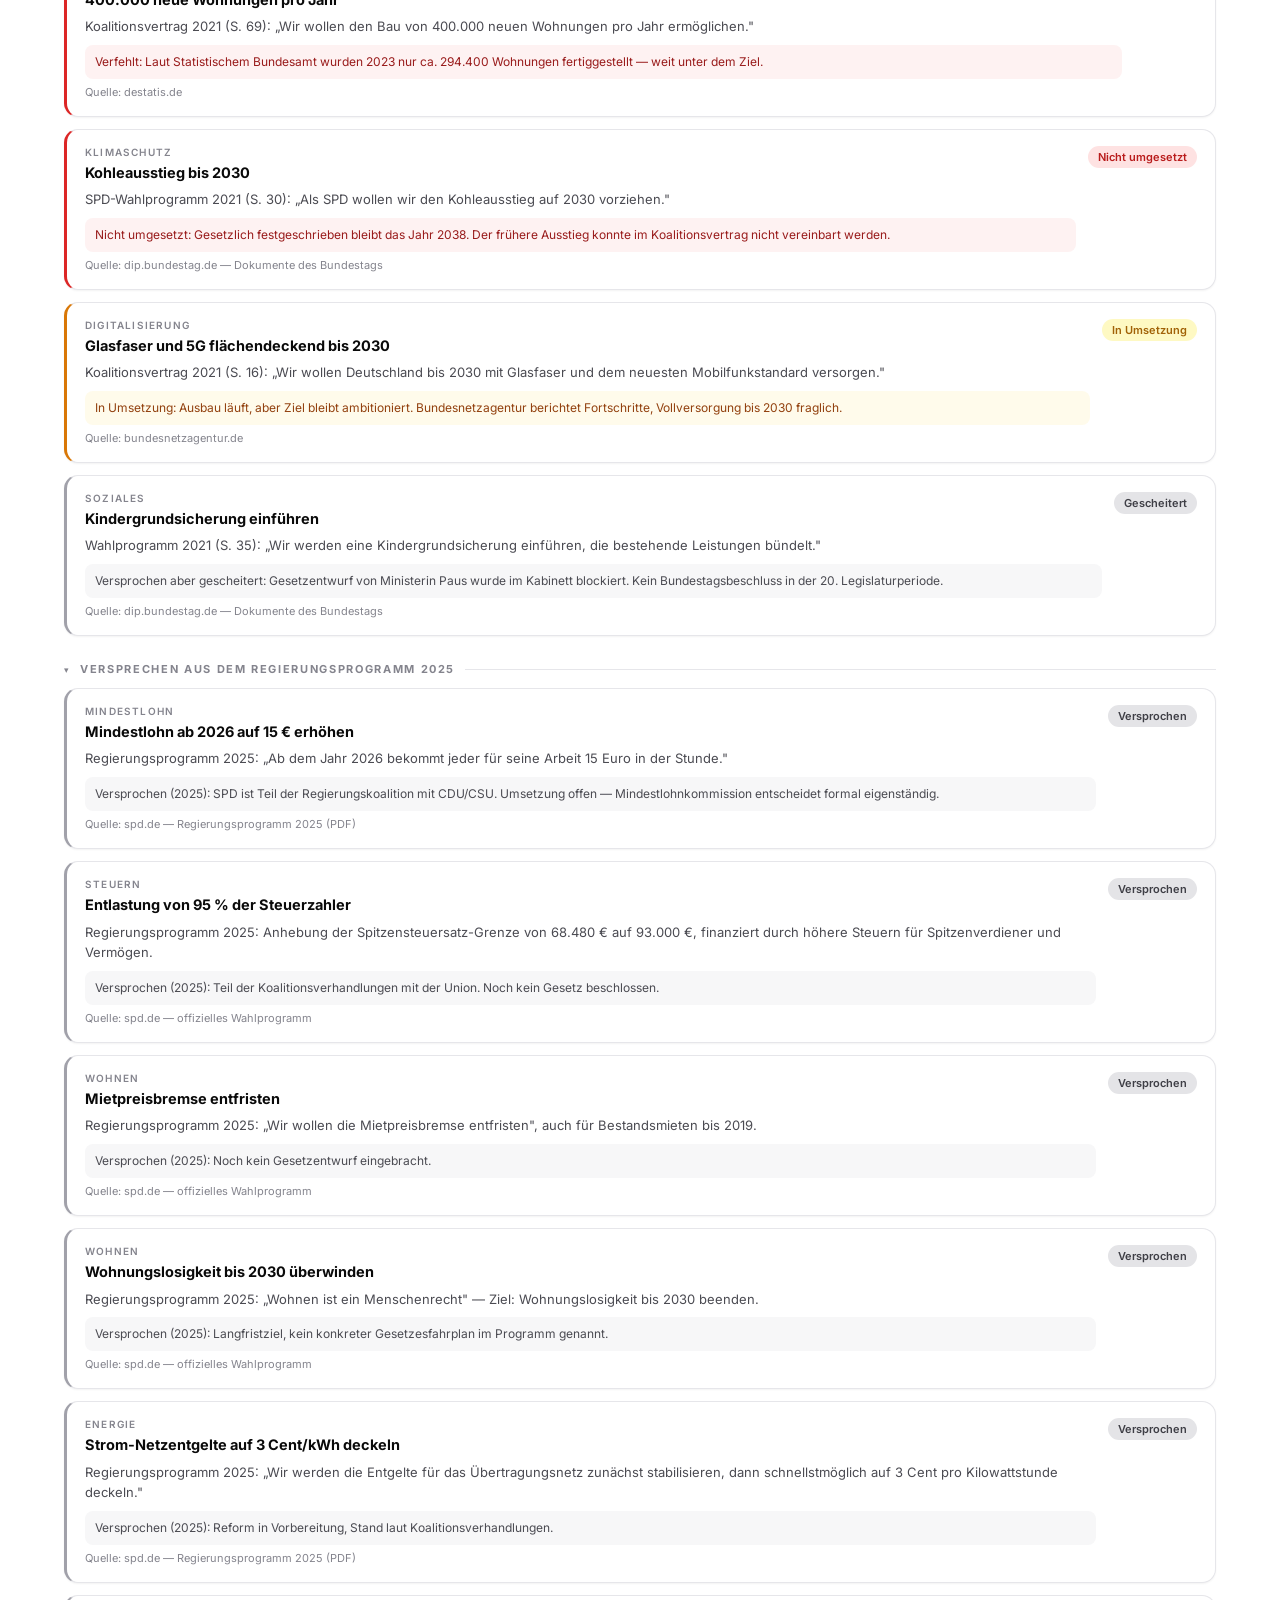
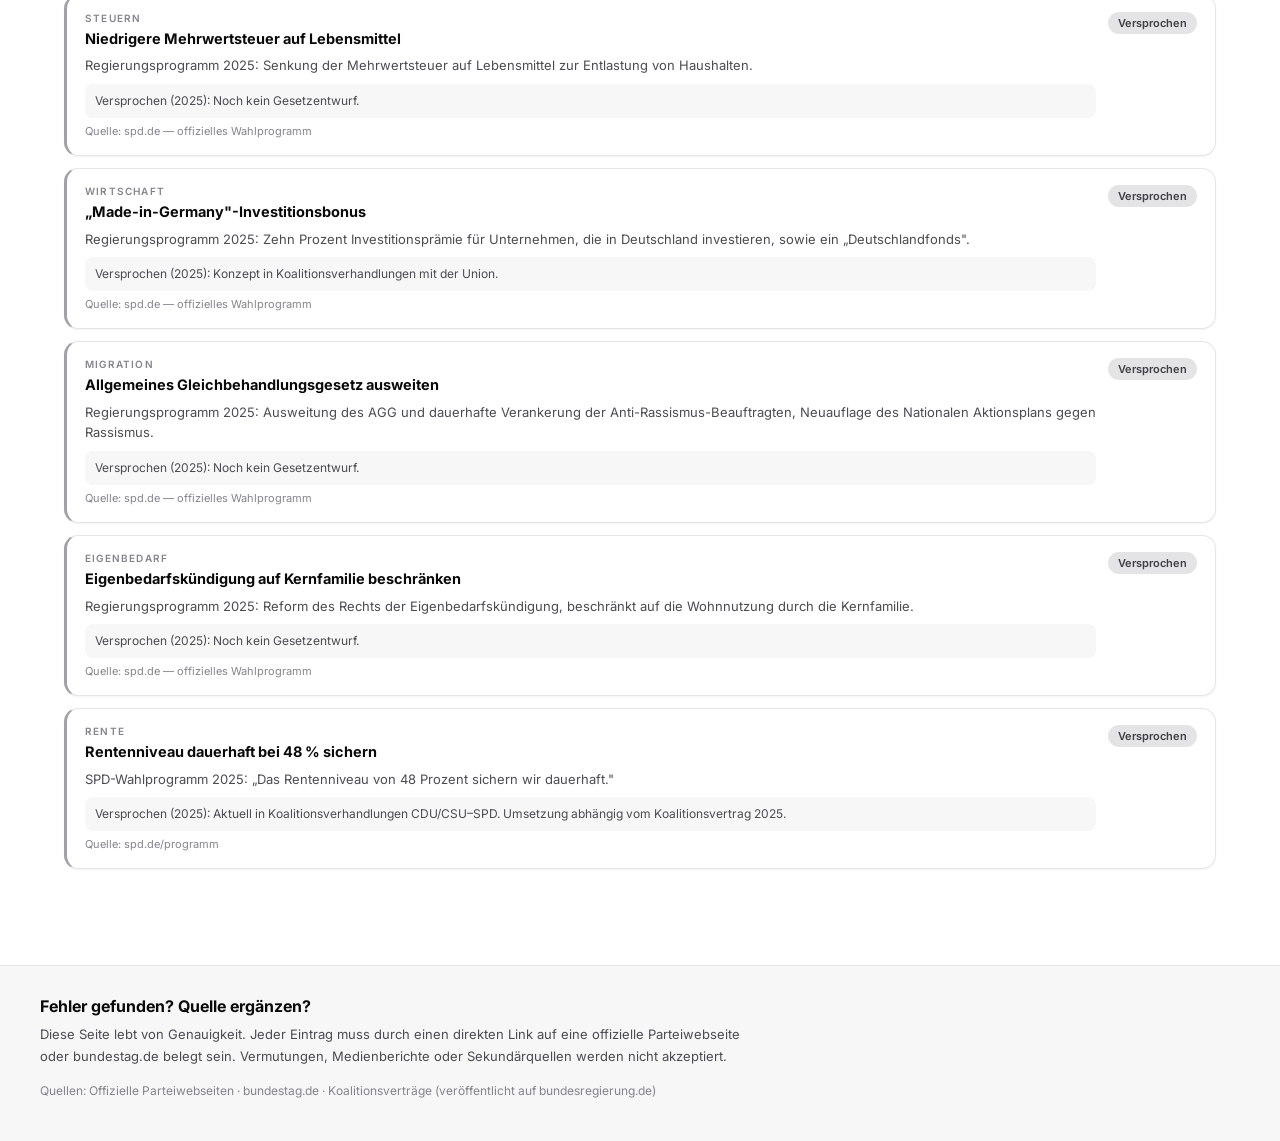
==== commit 241018b8: ""Alle einklappen"-Schalter wieder entfernt, Tastaturbedienung und Suche bleiben Co-Authored-By: Clau" ====
--- a/index.html
+++ b/index.html
@@ -83,7 +83,6 @@
         <svg class="search-icon" width="14" height="14" viewBox="0 0 24 24" fill="none" stroke="currentColor" stroke-width="2" aria-hidden="true"><circle cx="11" cy="11" r="7"/><line x1="21" y1="21" x2="16.65" y2="16.65"/></svg>
         <input type="search" id="cardSearch" class="search-input" placeholder="Suche nach Thema, Titel oder Text …" aria-label="Versprechen durchsuchen">
       </div>
-      <button type="button" id="collapseAllBtn" class="tool-btn">Alle einklappen</button>
     </div>
   </div>
 </div>
@@ -1861,7 +1860,6 @@
     }
     updateChipCounts();
     applyFilter();
-    updateCollapseAllBtn();
   }
 
   function setFilter(filter) {
@@ -1910,8 +1908,7 @@
   }
 
   // Abschnitts-Überschriften ("Bilanz aus der Ampel-Koalition" etc.) sind per Klick
-  // oder Tastatur (Enter/Leertaste) einklappbar; "Alle einklappen" wirkt auf die
-  // gerade aktive Partei.
+  // oder Tastatur (Enter/Leertaste) einklappbar.
   function sectionPairs(scope) {
     return [...scope.querySelectorAll('.section-title')].filter(t => t.nextElementSibling && t.nextElementSibling.classList.contains('cards-grid'));
   }
@@ -1921,19 +1918,11 @@
     grid.classList.toggle('grid-collapsed', collapsed);
     title.setAttribute('aria-expanded', String(!collapsed));
   }
-  const collapseAllBtn = document.getElementById('collapseAllBtn');
-  function updateCollapseAllBtn() {
-    const panel = document.querySelector('.party-panel.active');
-    if (!panel || !collapseAllBtn) return;
-    const pairs = sectionPairs(panel);
-    const allCollapsed = pairs.length > 0 && pairs.every(t => t.classList.contains('grid-collapsed'));
-    collapseAllBtn.textContent = allCollapsed ? 'Alle ausklappen' : 'Alle einklappen';
-  }
   sectionPairs(contentArea).forEach(title => {
     title.setAttribute('role', 'button');
     title.setAttribute('tabindex', '0');
     title.setAttribute('aria-expanded', 'true');
-    const toggle = () => { setSectionCollapsed(title, !title.classList.contains('grid-collapsed')); updateCollapseAllBtn(); };
+    const toggle = () => setSectionCollapsed(title, !title.classList.contains('grid-collapsed'));
     title.addEventListener('click', toggle);
     title.addEventListener('keydown', e => {
       if (e.key !== 'Enter' && e.key !== ' ') return;
@@ -1941,16 +1930,6 @@
       toggle();
     });
   });
-  if (collapseAllBtn) {
-    collapseAllBtn.addEventListener('click', () => {
-      const panel = document.querySelector('.party-panel.active');
-      if (!panel) return;
-      const pairs = sectionPairs(panel);
-      const allCollapsed = pairs.length > 0 && pairs.every(t => t.classList.contains('grid-collapsed'));
-      pairs.forEach(t => setSectionCollapsed(t, !allCollapsed));
-      updateCollapseAllBtn();
-    });
-  }
 
   initStats();
   showParty(location.hash.slice(1) || 'spd', false);
--- a/style.css
+++ b/style.css
@@ -160,22 +160,6 @@
   .search-input::placeholder { color: var(--ink-3); }
   .search-input:focus { outline: none; border-color: var(--ink); }
   .search-input::-webkit-search-cancel-button { cursor: pointer; }
-  .tool-btn {
-    flex-shrink: 0;
-    padding: 8px 14px;
-    min-height: 38px;
-    border-radius: 999px;
-    border: 1.5px solid var(--line);
-    background: var(--bg);
-    color: var(--ink-2);
-    font-family: 'Inter', sans-serif;
-    font-weight: 500;
-    font-size: 13px;
-    cursor: pointer;
-    transition: background 0.15s, border-color 0.15s, color 0.15s;
-  }
-  .tool-btn:hover { border-color: var(--ink); color: var(--ink); }
-
   /* MAIN LAYOUT */
   .main { max-width: 1200px; margin: 0 auto; padding: 24px 24px 56px; }
   .content-area { min-width: 0; scroll-margin-top: 130px; }
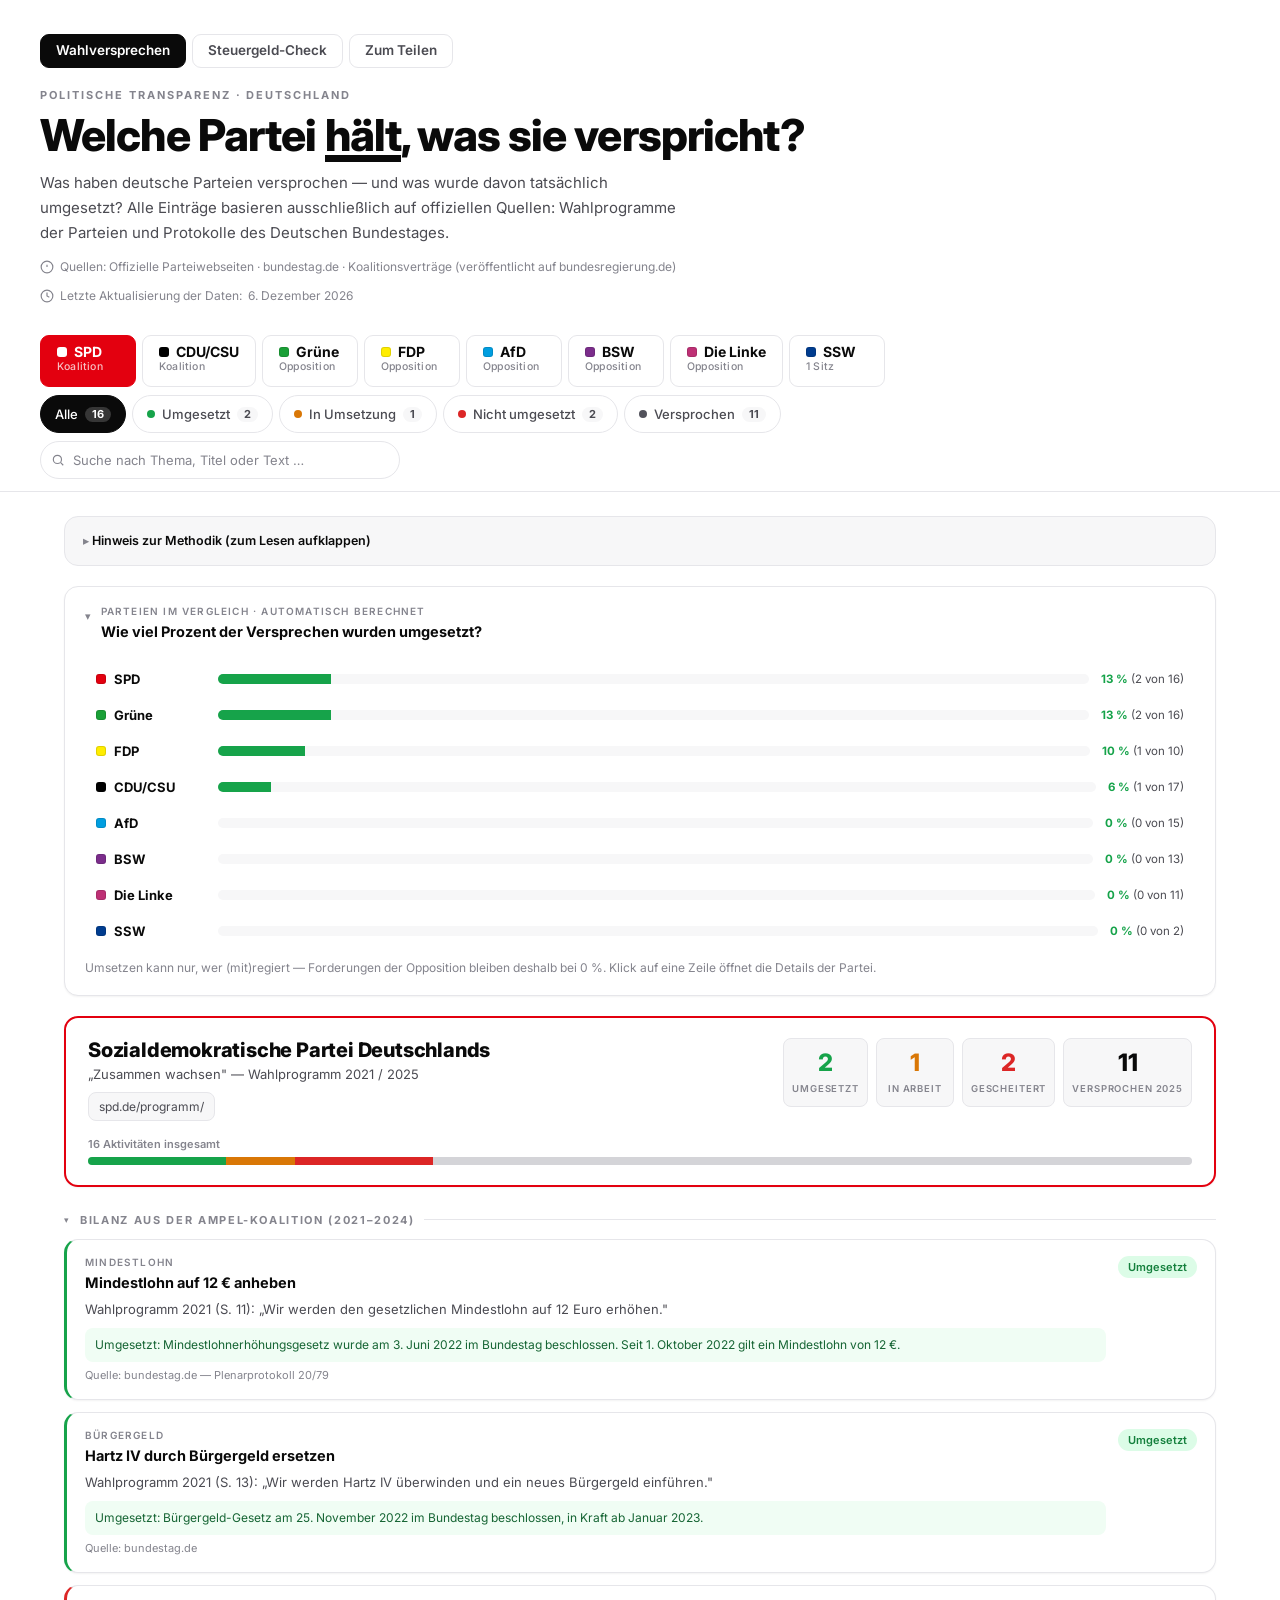
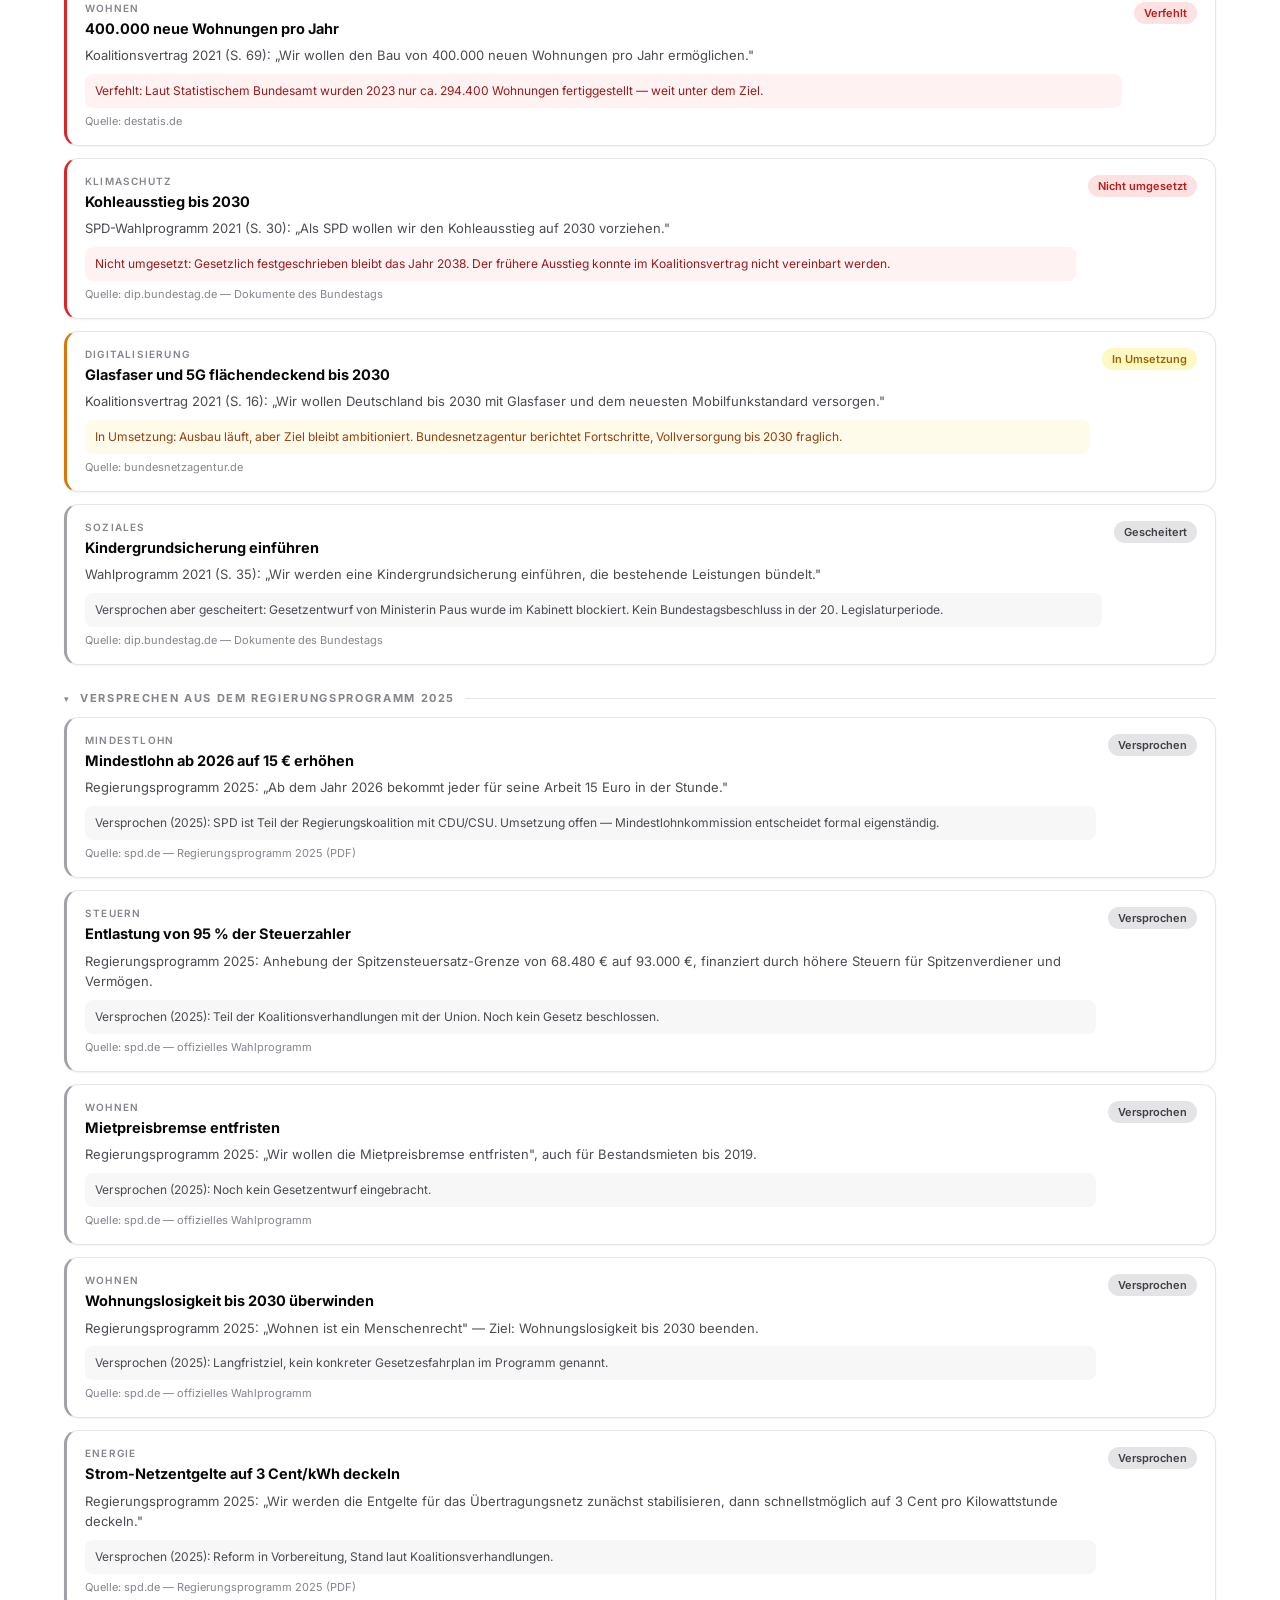
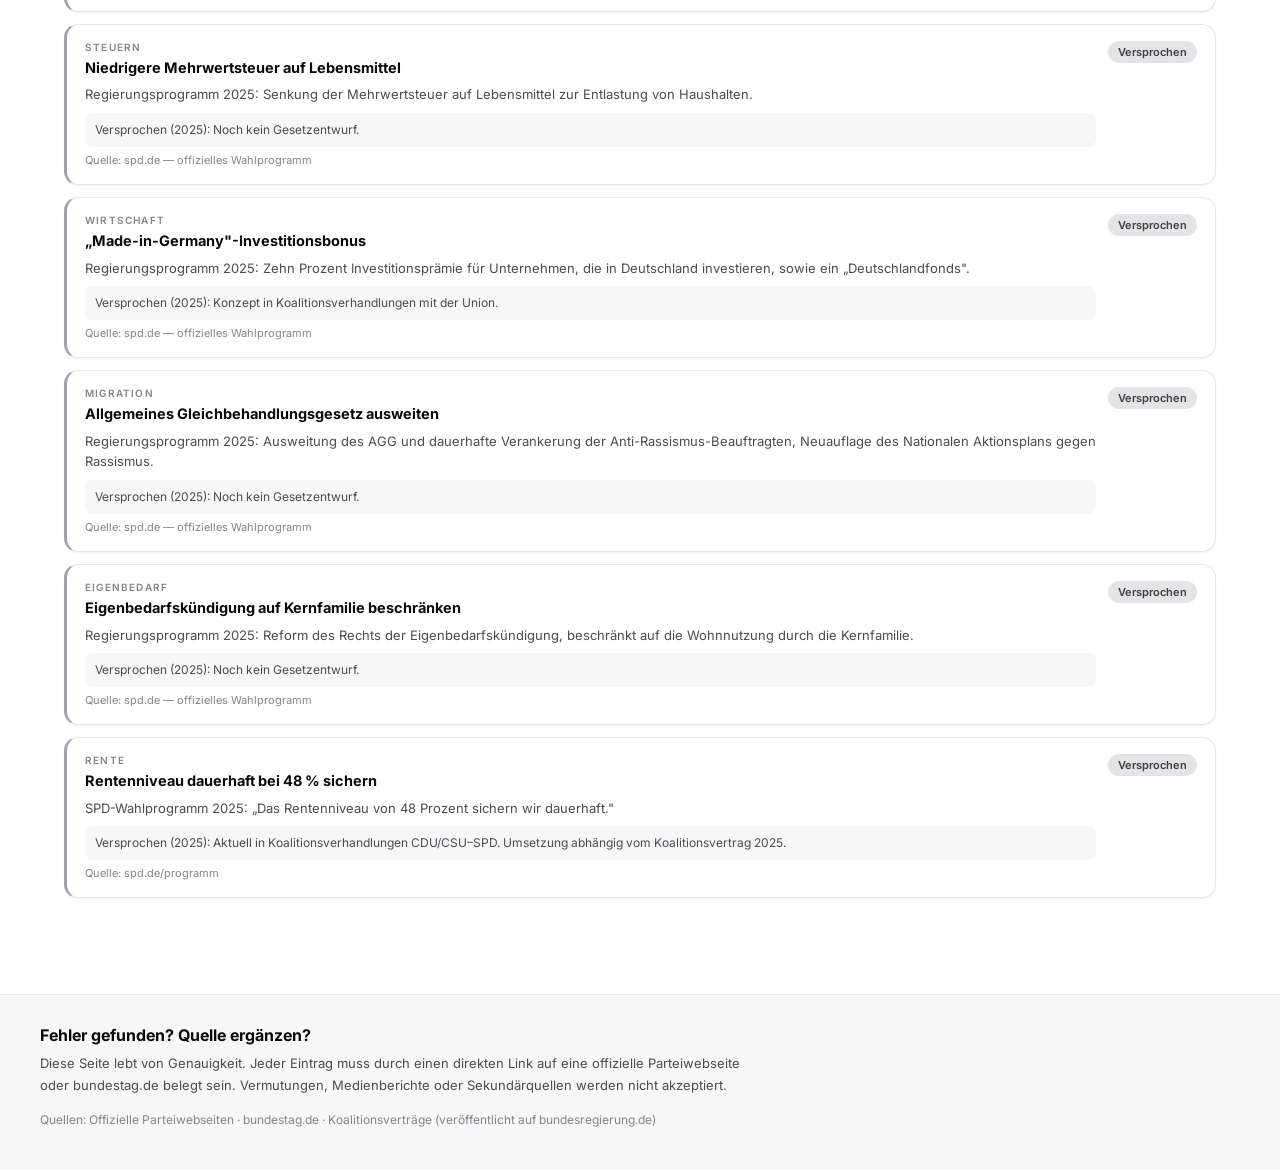
==== commit 6d3b17de: "Hinweis "Letzte Aktualisierung der Daten" mit Live-Datum ergänzen Zeigt auf beiden Seiten das aktuel" ====
--- a/index.html
+++ b/index.html
@@ -55,6 +55,10 @@
       <svg width="14" height="14" viewBox="0 0 24 24" fill="none" stroke="currentColor" stroke-width="2"><circle cx="12" cy="12" r="10"/><line x1="12" y1="8" x2="12" y2="12"/><line x1="12" y1="16" x2="12.01" y2="16"/></svg>
       Quellen: Offizielle Parteiwebseiten · bundestag.de · Koalitionsverträge (veröffentlicht auf bundesregierung.de)
     </div>
+    <div class="source-note update-note">
+      <svg width="14" height="14" viewBox="0 0 24 24" fill="none" stroke="currentColor" stroke-width="2"><circle cx="12" cy="12" r="10"/><polyline points="12 6 12 12 16 14"/></svg>
+      Letzte Aktualisierung der Daten: <span id="lastUpdated"></span>
+    </div>
   </div>
 </header>
 
@@ -1655,6 +1659,9 @@
 
 <script>
 (function () {
+  const lastUpdatedEl = document.getElementById('lastUpdated');
+  if (lastUpdatedEl) lastUpdatedEl.textContent = new Date().toLocaleDateString('de-DE', { day: 'numeric', month: 'long', year: 'numeric' });
+
   const PARTIES = ['spd', 'cdu', 'gruene', 'fdp', 'afd', 'bsw', 'linke', 'ssw'];
   const STATUSES = ['done', 'progress', 'failed', 'promised'];
   // Zusatzhinweis für Karten, die nur ein Versprechen ohne dokumentiertes Ergebnis zeigen
